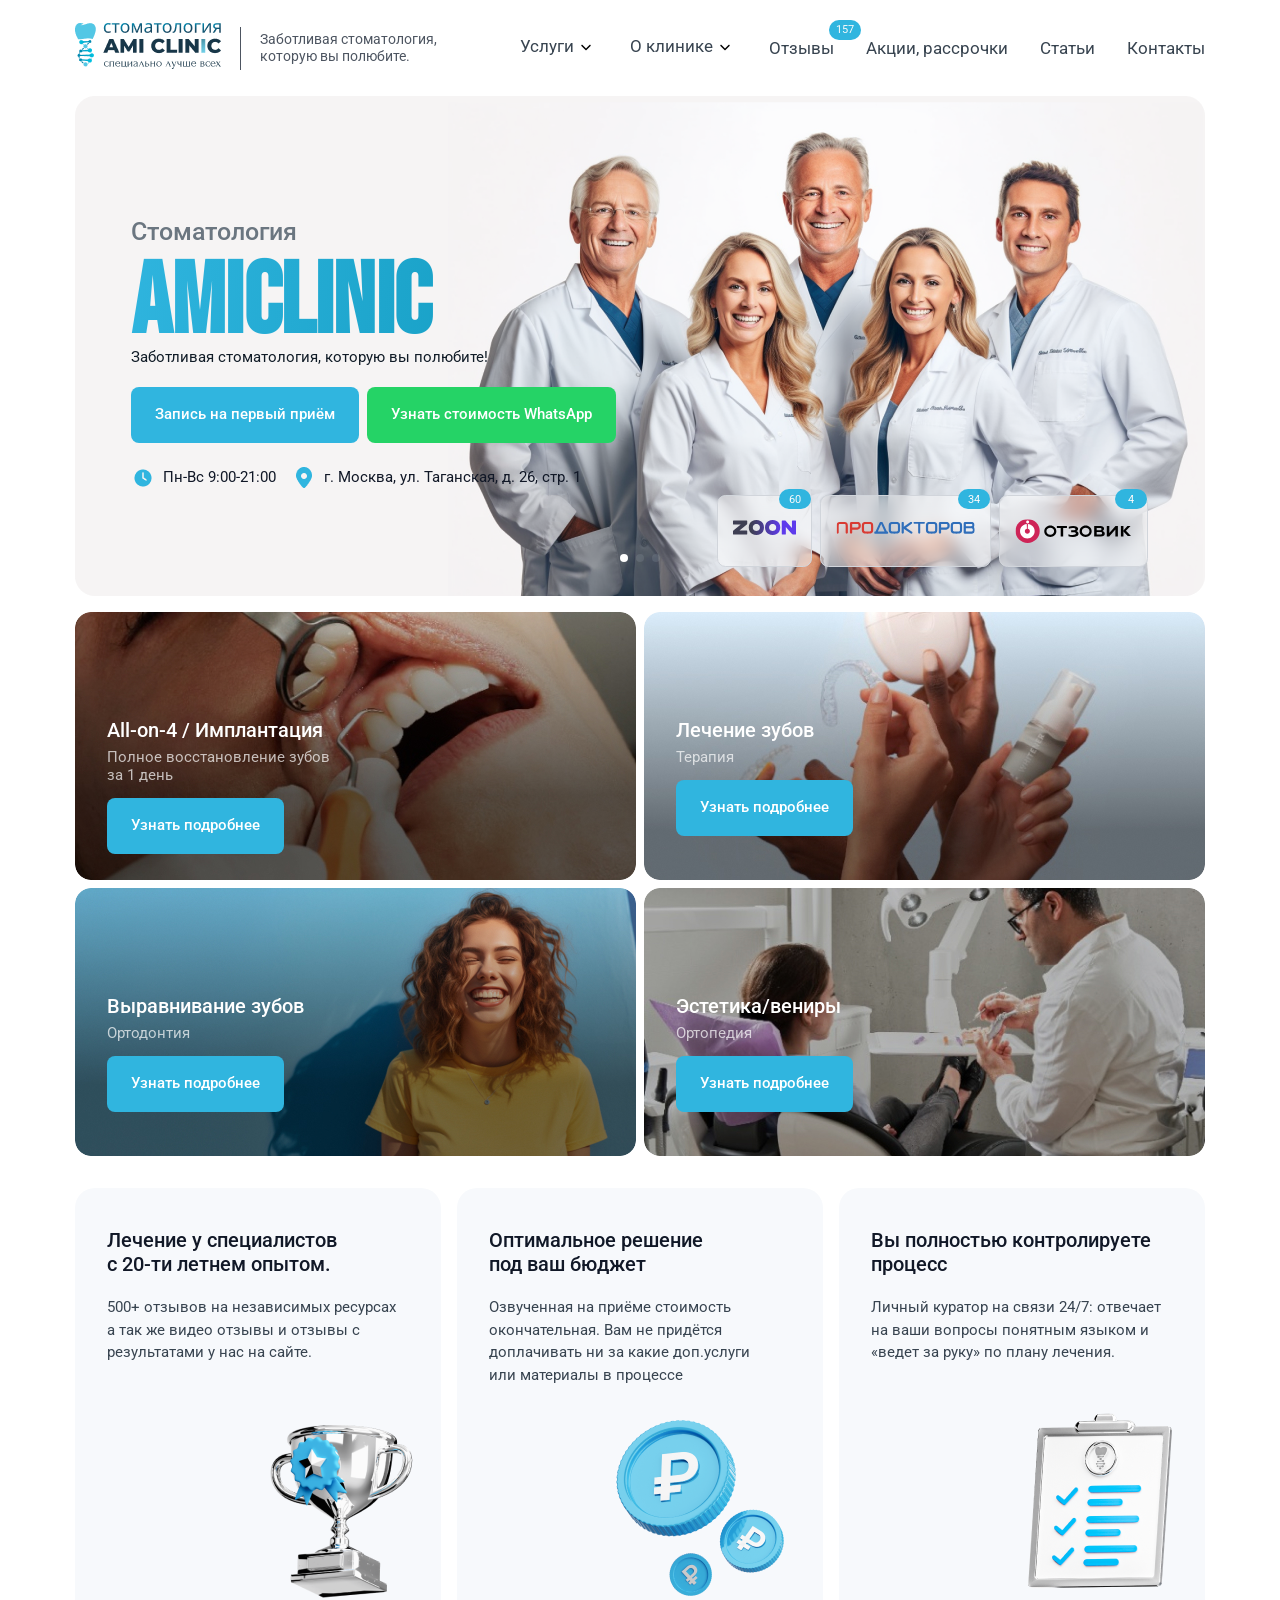
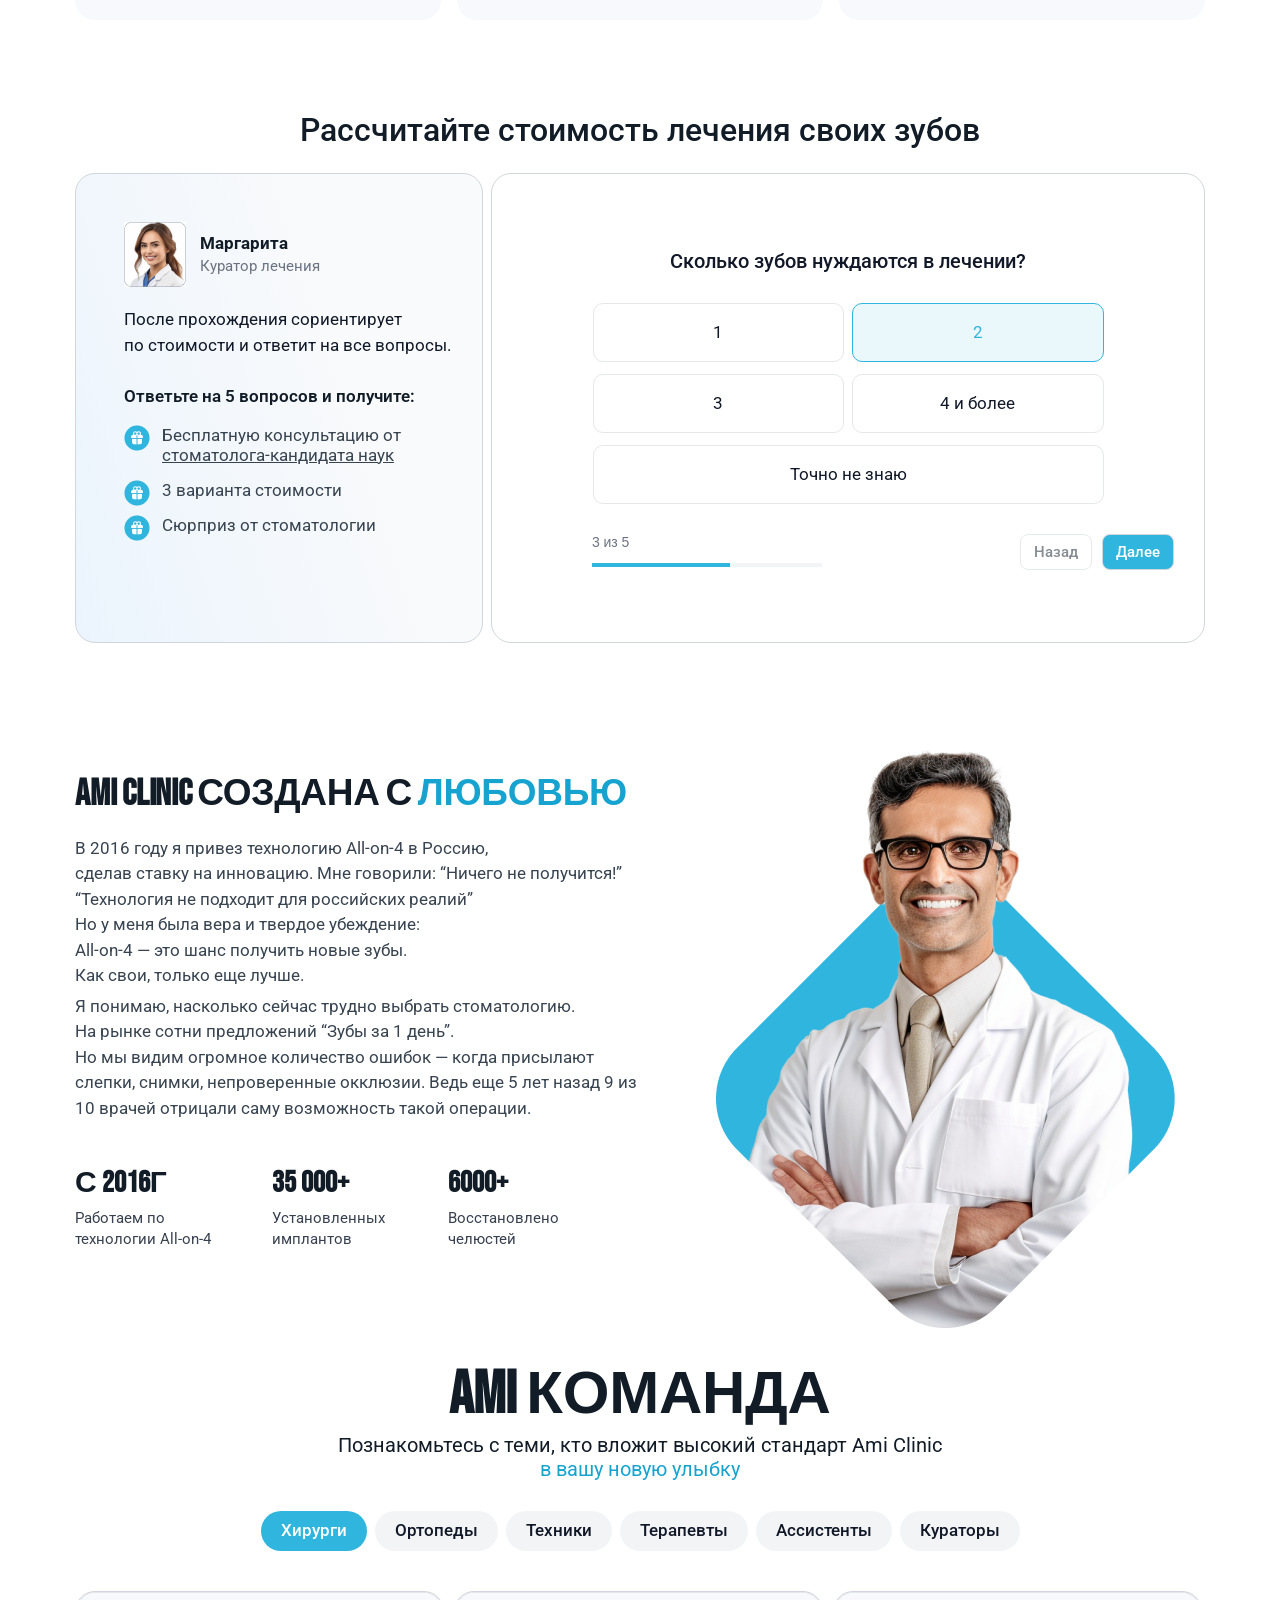
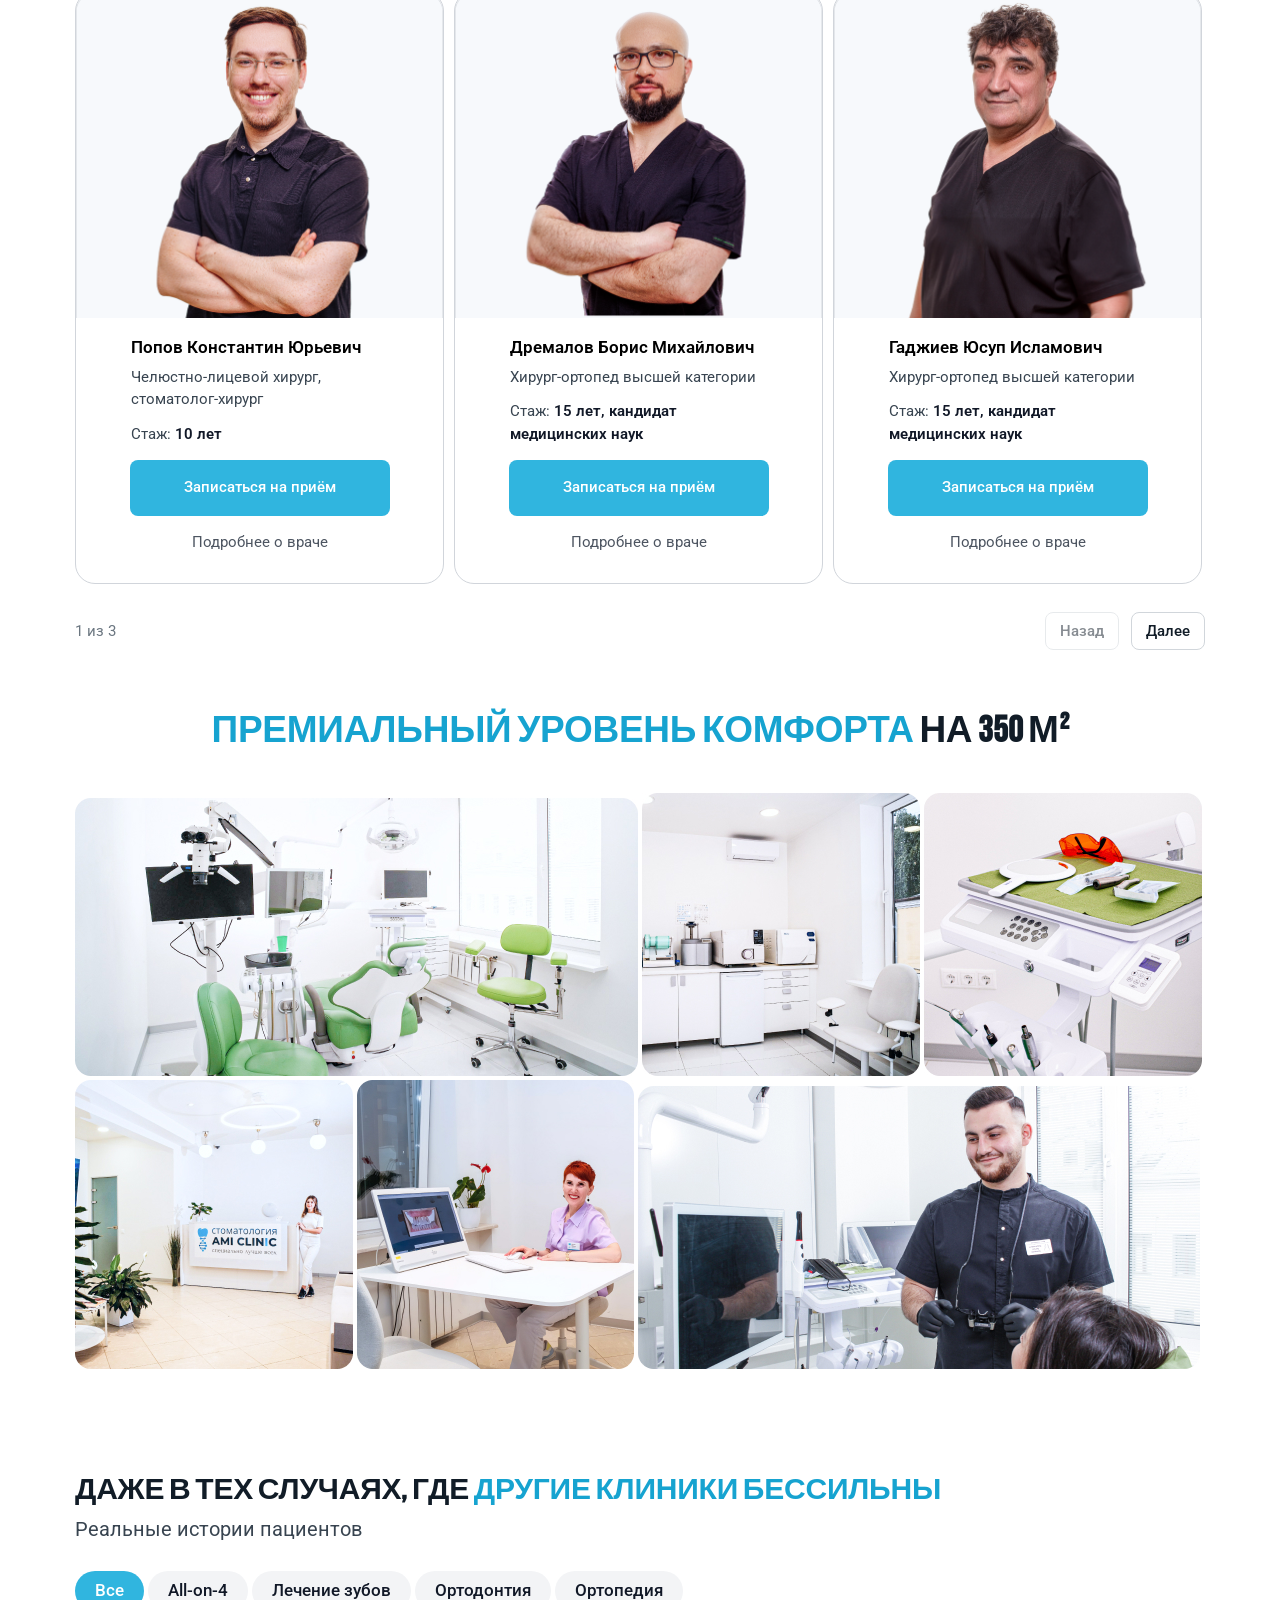
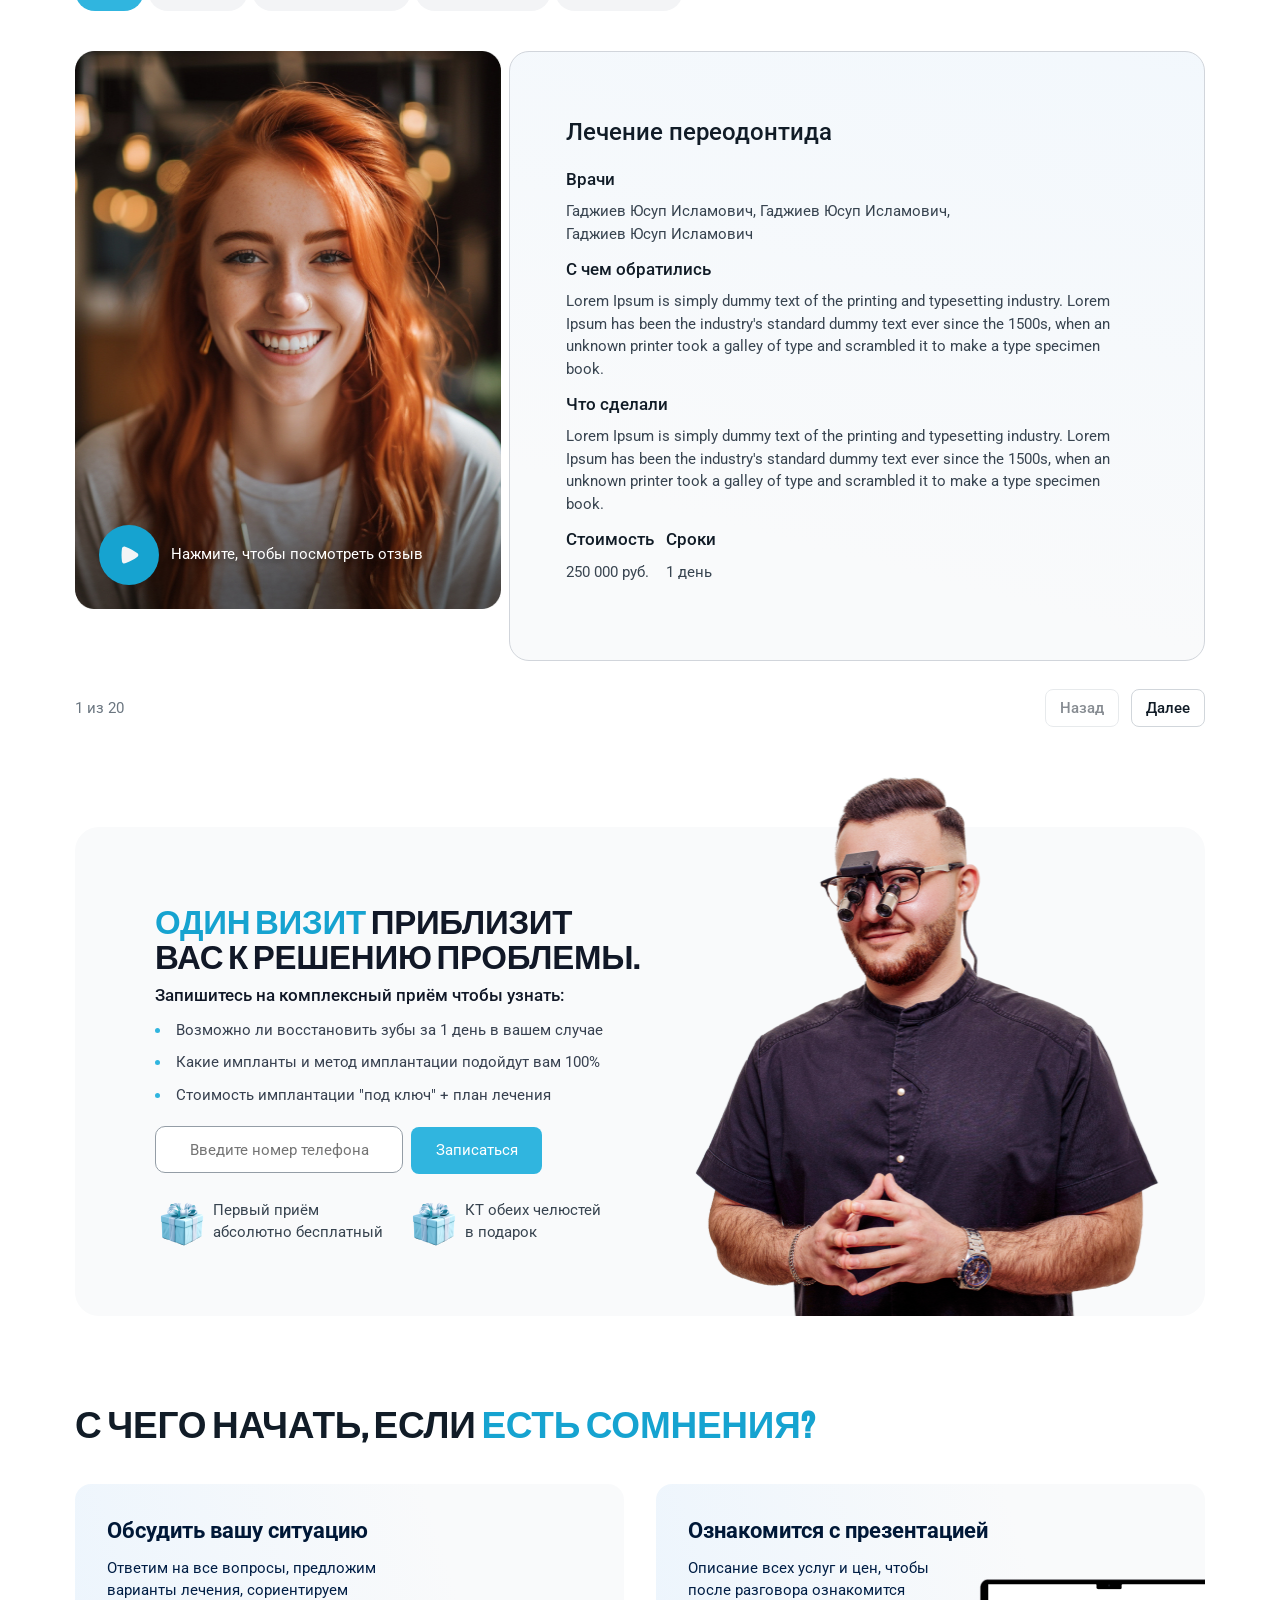
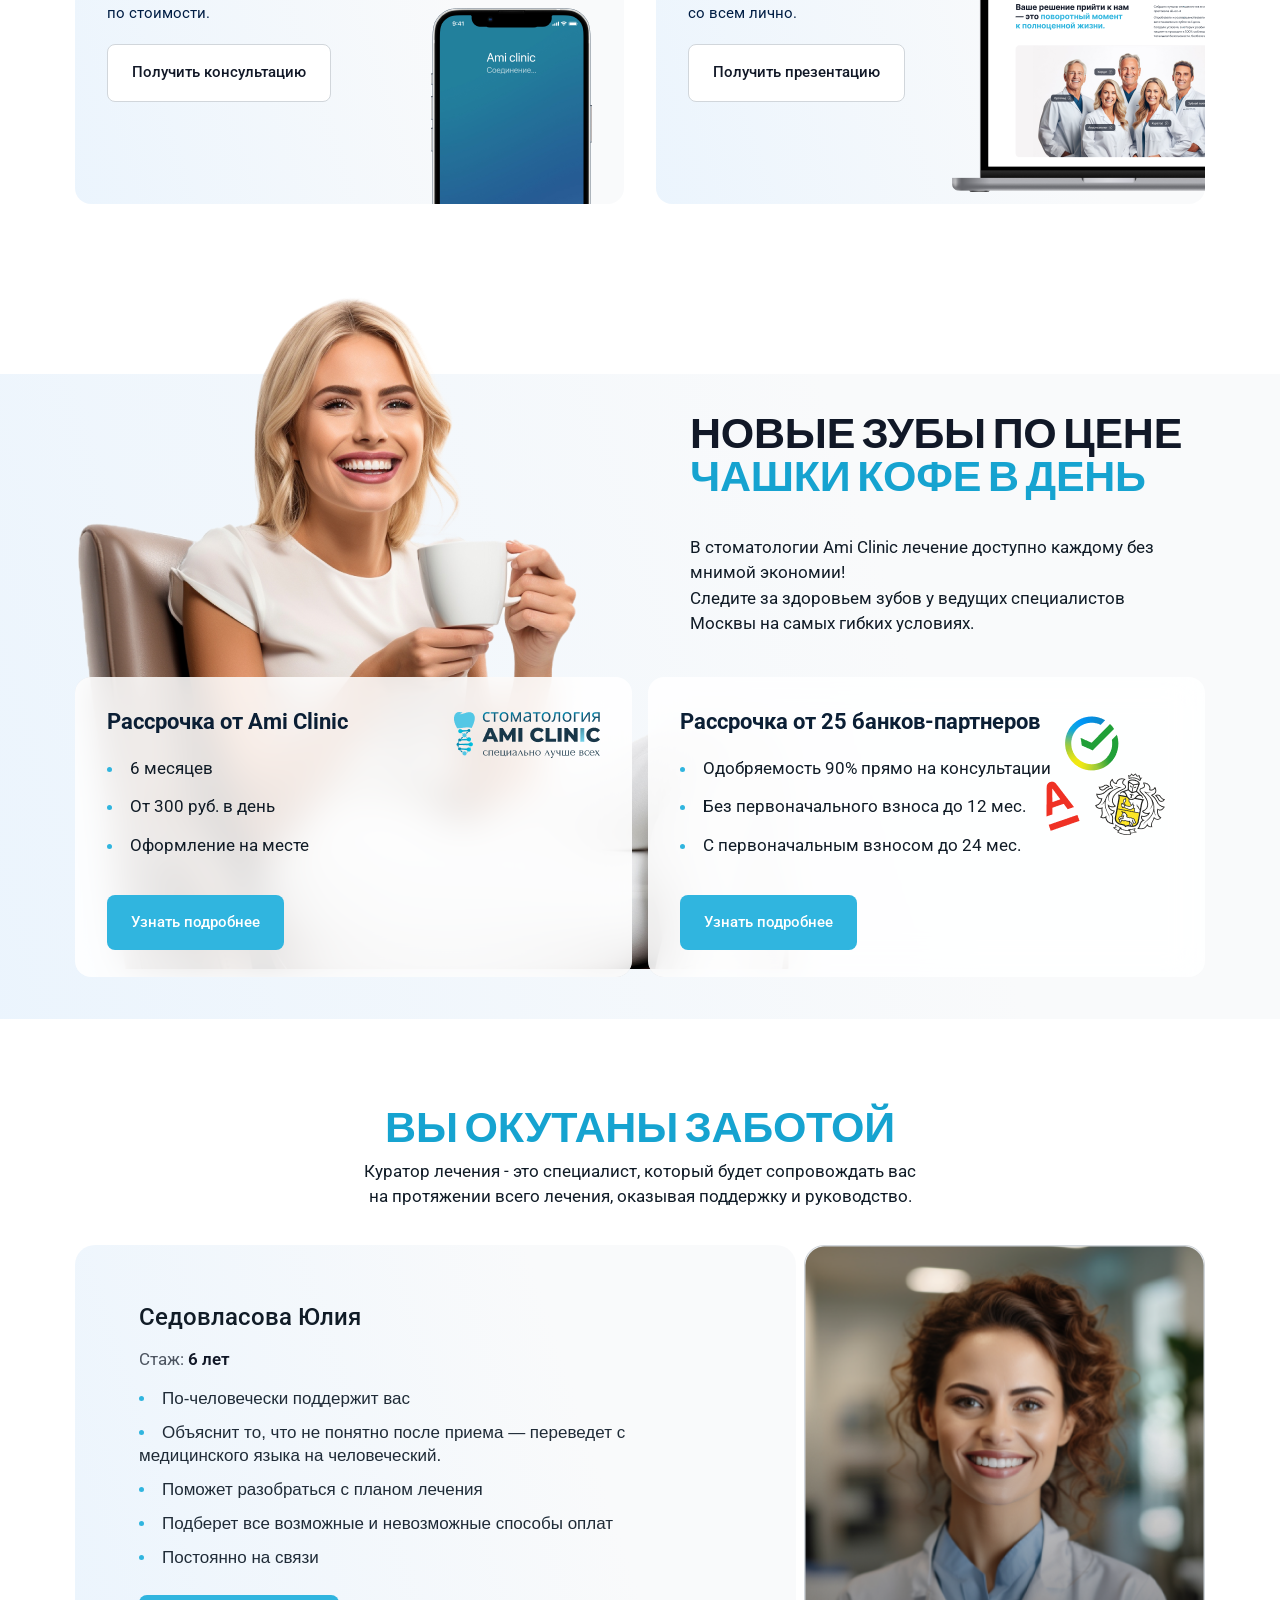
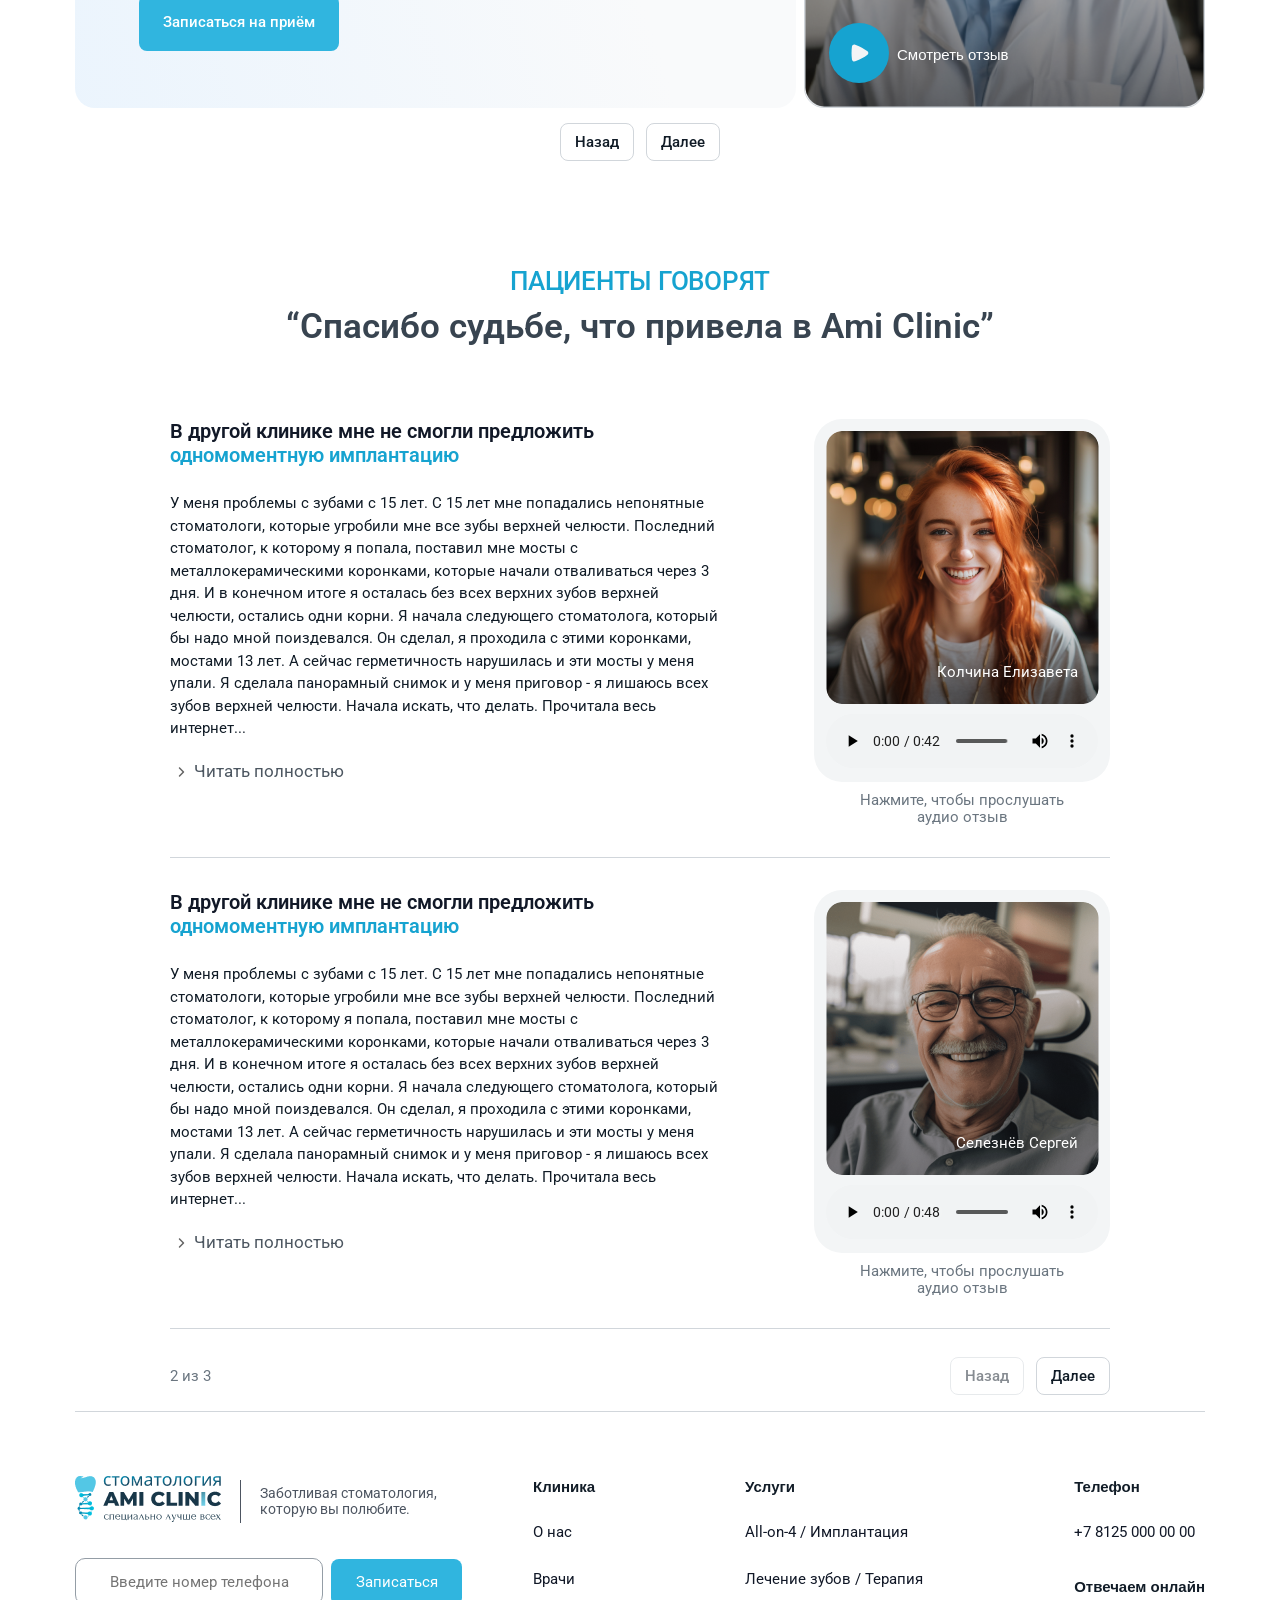
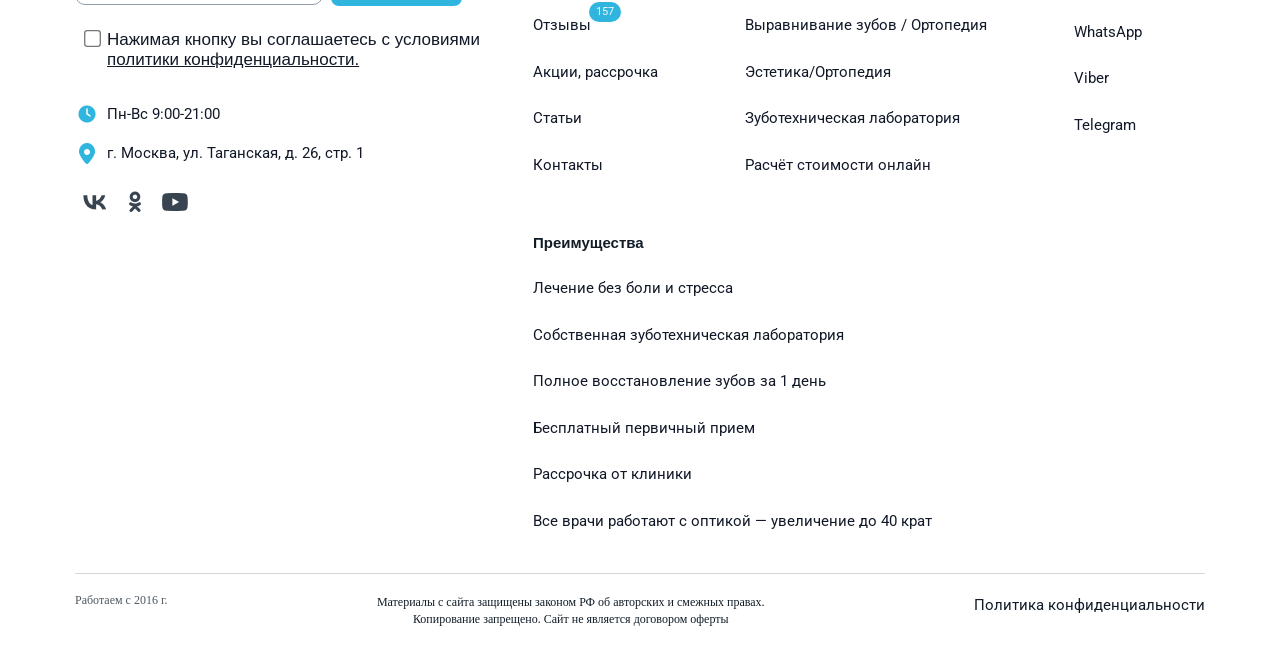
==== index.html @ 3295da40 ""аудио отзыв" закончил блок" ====
<!DOCTYPE html>
<html lang="ru">

<head>
  <meta charset="UTF-8">
  <meta name="viewport" content="width=device-width, initial-scale=1.0">
  <link rel="preconnect" href="https://fonts.googleapis.com">
  <link rel="preconnect" href="https://fonts.gstatic.com" crossorigin>
  <link
    href="https://fonts.googleapis.com/css2?family=Bebas+Neue&family=Roboto:wght@400;500;700&display=swap&Raleway:wght@500&display=swap&Inter:wght@600&display=swap"
    rel="stylesheet">
  <title>AMI CLINIC</title>
  <link rel="stylesheet" href="https://cdn.jsdelivr.net/npm/swiper@11/swiper-bundle.min.css" />
  <link rel="stylesheet" href="reset/normalize.css">
  <link rel="stylesheet" href="css/style.css">
  <link rel="icon" href="images/favicon-AMICLINIC.svg">
</head>

<body>
  <div class="wrapper">
    <header class="header">
      <div class="container">
        <div class="header__inner">
          <div class="inner--logo">
            <a class="logo" href="#">
              <img class="logo__img" src="images/Logotype.png" alt="#">
            </a>
            <div class="logo__line"></div>
            <div class="logo__content">
              <p class="logo__text">Заботливая стоматология, которую вы полюбите.</p>
            </div>
          </div>
          <nav class="header__menu">
            <ul class="header__menu--list">
              <li class="menu__list--item">
                <a class="menu__list--link" href="#">Услуги<span class="menu__list--link-arrow"><img class="arrow__img"
                      src="images/menu-arrow.svg" alt=""></span></a></a>
              </li>
              <li class="menu__list--item">
                <a class="menu__list--link" href="#">О клинике<span class="menu__list--link-arrow"><img
                      class="arrow__img" src="images/menu-arrow.svg" alt=""></span></a>
              </li>
              <li class="menu__list--item menu__list--link-ref">
                <a class="menu__list--link" href="#">Отзывы</a><span class="ref__btn header__ref--btn"><a
                    class="ref__btn--link" href="#">157</a></span>
              </li>
              <li class="menu__list--item">
                <a class="menu__list--link" href="#">Акции, рассрочки</a>
              </li>
              <li class="menu__list--item">
                <a class="menu__list--link" href="#">Статьи</a>
              </li>
              <li class="menu__list--item">
                <a class="menu__list--link" href="#">Контакты</a>
              </li>
            </ul>
          </nav>
        </div>
      </div>
    </header>

    <main class="main">

      <!-- верхний слайдер -->

      <div class="main__slider--top">
        <div class="container">
          <div class="slider__content">
            <div class="slider__content--title">
              <div class="slider__content--title-text">
                <p class="slider__text--top">Стоматология</p>
                <h1 class="slider__title">AMICLINIC</h1>
                <p class="slider__text--bottom">Заботливая стоматология, которую вы полюбите!</p>
              </div>
              <div class="slider__content--title-btn">
                <a class="buttons slider__record--btn" href="#">Запись на первый приём</a>
                <a class="buttons slider__price--btn" href="#">Узнать стоимость WhatsApp</a>
              </div>
              <div class="slider__content--title-address">
                <div class="form__worktime form__worktime--slider">
                  <img class="form__worktime--img" src="images/worktime.png" alt="график работы">
                  <p class="form__worktime--text">Пн-Вс 9:00-21:00</p>
                </div>
                <div class="form__address">
                  <a class="form__address__link" href="#">
                    <img class="form__address--img" src="images/Location.png" alt="адрес">
                    <p class="form__address--text">г. Москва, ул. Таганская, д. 26, стр. 1
                    </p>
                  </a>
                </div>
              </div>
            </div>
            <div class="slider__content--feedback">
              <ul class="slider__feedback">
                <li class="slider__feedback--list slider__feedback--list-ref">
                  <a class="slider__feedback--item" href="#">
                    <img src="images/zoon.svg" alt="zoon">
                  </a>
                  <span class="ref__btn slider__ref--btn"><a class="ref__btn--link" href="#">60</a></span>
                </li>
                <li class="slider__feedback--list slider__feedback--list-ref">
                  <a class="slider__feedback--item" href="#">
                    <img src="images/prodoctorov.svg" alt="продокторов">
                  </a>
                  <span class="ref__btn slider__ref--btn"><a class="ref__btn--link" href="#">34</a></span>
                </li>
                <li class="slider__feedback--list slider__feedback--list-ref">
                  <a class="slider__feedback--item" href="#">
                    <img src="images/otzovik.svg" alt="отзовик">
                  </a>
                  <span class="ref__btn slider__ref--btn"><a class="ref__btn--link" href="#">4</a></span>
                </li>
              </ul>
            </div>
          </div>

          <!-- сам слайдер -->

          <div class="slider__top">
            <div class="swiper">
              <div class="swiper-wrapper">
                <div class="swiper-slide" style="background-image: url(images/main-slider-top1.png);"></div>
                <div class="swiper-slide" style="background-image: url(images/main-slider-top2.png);"></div>
                <div class="swiper-slide" style="background-image: url(images/main-slider-top3.png);"></div>
              </div>
              <div class="swiper-pagination"></div>
            </div>
          </div>
        </div>
      </div>

      <!-- карточки -->

      <div class="main__card--rec">
        <div class="container">
          <div class="card__rec">
            <div class="card__rec--item" style="background-image: url(images/card-1.jpg);">
              <div class="card__rec--content">
                <h3 class="card__rec--title">All-on-4 / Имплантация</h3>
                <p class="card__rec--text">Полное восстановление зубов за 1 день</p>
                <a class="buttons card__rec--btn" href="#">Узнать подробнее</a>
              </div>
            </div>
            <div class="card__rec--item" style="background-image: url(images/card-2.jpg);">
              <div class="card__rec--content">
                <h3 class="card__rec--title">Лечение зубов</h3>
                <p class="card__rec--text">Терапия</p>
                <a class="buttons card__rec--btn" href="#">Узнать подробнее</a>
              </div>
            </div>
            <div class="card__rec--item" style="background-image: url(images/card-3.jpg);">
              <div class="card__rec--content">
                <h3 class="card__rec--title">Выравнивание зубов</h3>
                <p class="card__rec--text">Ортодонтия</p>
                <a class="buttons card__rec--btn" href="#">Узнать подробнее</a>
              </div>
            </div>
            <div class="card__rec--item" style="background-image: url(images/card-4.jpg);">
              <div class="card__rec--content">
                <h3 class="card__rec--title">Эстетика/вениры</h3>
                <p class="card__rec--text">Ортопедия</p>
                <a class="buttons card__rec--btn" href="#">Узнать подробнее</a>
              </div>
            </div>
          </div>
        </div>
      </div>

      <!-- Преимущества -->

      <div class="main__advantages">
        <div class="container">
          <div class="advantages">
            <div class="advantages__item">
              <p class="advantages__item--title">Лечение у специалистов <br>
                с 20-ти летнем опытом.</p>
              <p class="advantages__item--text">500+ отзывов на независимых ресурсах<br> а так же видео отзывы и отзывы
                с результатами у нас на сайте.</p>
              <img class="advantages__item--img" src="images/advantages-1.png" alt="кубок">
            </div>
            <div class="advantages__item">
              <p class="advantages__item--title">Оптимальное решение <br>
                под ваш бюджет</p>
              <p class="advantages__item--text">Озвученная на приёме стоимость окончательная. Вам не придётся
                доплачивать ни за какие доп.услуги <br> или материалы в процессе</p>
              <img class="advantages__item--img" src="images/advantages-2.png" alt="синий рубль">
            </div>
            <div class="advantages__item">
              <p class="advantages__item--title">Вы полностью контролируете процесс</p>
              <p class="advantages__item--text">Личный куратор на связи 24/7: отвечает на ваши вопросы понятным языком и
                «ведет за руку» по плану лечения.</p>
              <img class="advantages__item--img" src="images/advantages-3.png" alt="планшет для записей">
            </div>
          </div>
        </div>
      </div>

      <!-- расчет -->

      <div class="main__calculation">
        <div class="container">
          <div class="calculation">
            <h3 class="calculation__title">Рассчитайте стоимость лечения своих зубов</h3>
            <div class="calculation__content">
              <div class="calculation__card">
                <div class="calculation__card--curator">
                  <img class="card__curator--img" src="images/margarita.jpg" alt=" фото куратора лечения">
                  <p class="card__curator--name">Маргарита</p>
                  <p class="card__curator--text">Куратор лечения</p>
                </div>
                <p class="calculation__card--text">После прохождения сориентирует <br>
                  по стоимости и ответит на все вопросы.</p>
                <p class="calculation__card--title">Ответьте на 5 вопросов и получите:</p>
                <ul class="calculation__card--present">
                  <li class="calculation__card--item">
                    <img class="calculation__card--item-img" src="images/present.png" alt="значок подарка">Бесплатную
                    консультацию
                    от <u>стоматолога-кандидата наук</u>
                  </li>
                  <li class="calculation__card--item">
                    <img class="calculation__card--item-img" src="images/present.png" alt="значок подарка">3 варианта
                    стоимости
                  </li>
                  <li class="calculation__card--item">
                    <img class="calculation__card--item-img" src="images/present.png" alt="значок подарка">Сюрприз от
                    стоматологии
                  </li>
                </ul>
              </div>
              <div class="calculation__form">
                <h3 class="calculation__form--title">Сколько зубов нуждаются в лечении?</h3>
                <div class="calculation__form--opt">
                  <button class="calculation__form--opt-btn">1</button>
                  <button class="calculation__form--opt-btn calculation__form--opt-btn-active">2</button>
                  <button class="calculation__form--opt-btn">3</button>
                  <button class="calculation__form--opt-btn">4 и более</button>
                  <button class="calculation__form--opt-btn calculation__form--opt-btn-span2">Точно не знаю</button>
                </div>
                <div class="calculation__form--step">
                  <div class="step__progressbar">
                    <p class="step__progressbar--text">3 из 5</p>
                    <progress id="step__progressbar--line" class="step__progressbar--line" value="0"
                      max="100"></progress>
                  </div>
                  <div class="step__btn">
                    <button class="step__btn--back">Назад</button>
                    <button class="step__btn--next">Далее</button>
                  </div>
                </div>
              </div>
            </div>
          </div>
        </div>
      </div>

      <!-- шеф -->

      <div class="main__chief">
        <div class="container">
          <div class="main__chief--inner">
            <div class="chief__inner--content">
              <h2 class="chief__inner--content-title">Ami Clinic создана с
                <span class="text__blue">любовью</span>
              </h2>
              <p class="chief__inner--content-text">В 2016 году я привез технологию All-on-4 в Россию,<br>
                сделав ставку на инновацию. Мне говорили: “Ничего не получится!”
                “Технология не подходит для российских реалий”<br>
                Но у меня была вера и твердое убеждение:<br>
                All-on-4 — это шанс получить новые зубы.<br>
                Как свои, только еще лучше.</p>
              <p class="chief__inner--content-text">Я понимаю, насколько сейчас трудно выбрать стоматологию.<br>
                На рынке сотни предложений “Зубы за 1 день”.<br>
                Но мы видим огромное количество ошибок — когда присылают слепки, снимки, непроверенные окклюзии. Ведь
                еще 5 лет назад 9
                из 10 врачей отрицали саму возможность такой операции.</p>
              <div class="chief__inner--content-info">
                <div class="chief__info--item">
                  <h5 class="chief__info--title">с 2016г</h5>
                  <p class="chief__info--text">Работаем по технологии All-on-4</p>
                </div>
                <div class="chief__info--item">
                  <h5 class="chief__info--title">35 000+</h5>
                  <p class="chief__info--text">Установленных имплантов</p>
                </div>
                <div class="chief__info--item">
                  <h5 class="chief__info--title">6000+</h5>
                  <p class="chief__info--text">Восстановлено челюстей</p>
                </div>
              </div>
            </div>
            <img class="chief__inner--img" src="images/chief.png" alt="главврач">
          </div>
        </div>
      </div>

      <!-- врачи -->

      <div class="main__doctors">
        <div class="container">
          <div class="main__doctors--inner">
            <h2 class="doctors__title">Ami Команда</h2>
            <p class="doctors__text">Познакомьтесь с теми, кто вложит высокий стандарт Ami Clinic<br>
              <span class="text__blue">в вашу новую улыбку</span>
            </p>
            <div class="doctors__tabs">
              <button class="tabs__btn tabs__btn--active doctors__tabs--btn doctors__tabs--btn-active">Хирурги</button>
              <button class="doctors__tabs--btn">Ортопеды</button>
              <button class="doctors__tabs--btn">Техники</button>
              <button class="doctors__tabs--btn">Терапевты</button>
              <button class="doctors__tabs--btn">Ассистенты</button>
              <button class="doctors__tabs--btn">Кураторы</button>
            </div>
            <div class="doctors__cards">
              <div class="doctor__card">
                <img class="doctor__card--img" src="images/popov.png" alt="фото врача">
                <div class="doctor__card--info">
                  <p class="doctor__card--name">Попов Константин Юрьевич</p>
                  <p class="doctor__card--post">Челюстно-лицевой хирург, стоматолог-хирург</p>
                  <p class="doctor__card--exp">Стаж: <span class="bold__text">10 лет</span></p>
                </div>
                <a class="buttons doctor__card--link-btn" href="#">Записаться на приём</a>
                <a class="doctor__card--link" href="#">Подробнее о враче</a>
              </div>
              <div class="doctor__card">
                <img class="doctor__card--img" src="images/dremalov.png" alt="фото врача">
                <div class="doctor__card--info">
                  <p class="doctor__card--name">Дремалов Борис Михайлович</p>
                  <p class="doctor__card--post">Хирург-ортопед высшей категории</p>
                  <p class="doctor__card--exp">Стаж: <span class="bold__text">15 лет, кандидат медицинских наук</span>
                  </p>
                </div>
                <a class="buttons doctor__card--link-btn" href="#">Записаться на приём</a>
                <a class="doctor__card--link" href="#">Подробнее о враче</a>
              </div>
              <div class="doctor__card">
                <img class="doctor__card--img" src="images/gadjiev.png" alt="фото врача">
                <div class="doctor__card--info">
                  <p class="doctor__card--name">Гаджиев Юсуп Исламович</p>
                  <p class="doctor__card--post">Хирург-ортопед высшей категории</p>
                  <p class="doctor__card--exp">Стаж: <span class="bold__text">15 лет, кандидат медицинских наук</span>
                  </p>
                </div>
                <a class="buttons doctor__card--link-btn" href="#">Записаться на приём</a>
                <a class="doctor__card--link" href="#">Подробнее о враче</a>
              </div>
            </div>
            <div class="pages">
              <p class="pages__number">1 из 3</p>
              <div class="pages__btn">
                <button class="pages__btn--back">Назад</button>
                <button class="pages__btn--next">Далее</button>
              </div>
            </div>
          </div>
        </div>
      </div>

      <!-- фотки -->

      <div class="main__picture">
        <div class="container">
          <div class="main__picture--inner">
            <h2 class="main__picture--title">
              <span class="text__blue">Премиальный уровень комфорта</span> на 350 м²
            </h2>
            <div class="main__picture--album">
              <img class="main__picture--img" src="images/picture-1.jpg" alt="фото помещений клиники">
              <img class="main__picture--img" src="images/picture-2.jpg" alt="фото помещений клиники">
              <img class="main__picture--img" src="images/picture-3.jpg" alt="фото помещений клиники">
              <img class="main__picture--img" src="images/picture-4.jpg" alt="фото помещений клиники">
              <img class="main__picture--img" src="images/picture-5.jpg" alt="фото помещений клиники">
              <img class="main__picture--img" src="images/picture-6.jpg" alt="фото помещений клиники">
            </div>
          </div>
        </div>
      </div>

      <!-- отзывы, истории -->

      <div class="main__stories">
        <div class="container">
          <div class="main__stories--inner">
            <h2 class="main__stories--title">Даже в тех случаях, где
              <span class="text__blue">другие клиники бессильны</span>
            </h2>
            <p class="main__stories--text">Реальные истории пациентов</p>
            <div class="main__stories--tabs">
              <button class="tabs__btn tabs__btn--active">Все</button>
              <button class="tabs__btn">All-on-4</button>
              <button class="tabs__btn">Лечение зубов</button>
              <button class="tabs__btn">Ортодонтия</button>
              <button class="tabs__btn">Ортопедия</button>
            </div>
            <div class="main__stories--content">
              <div class="stories__content--img" style="background-image: url(images/foto-pacient.jpg);">
                <a class="circle__blue--btn stories__img--btn" href="#">
                  <img class="stories__img--btn-img" src="images/Play.svg" alt="play">
                </a>
                <p class="stories__img--text">Нажмите, чтобы посмотреть отзыв</p>
              </div>
              <div class="stories__content--text">
                <h6 class="stories__text--title">Лечение переодонтида</h6>
                <ul class="stories__text--list">
                  <li class="stories__text--list-title">
                    Врачи
                  </li>
                  <li class="stories__text--list-text">
                    Гаджиев Юсуп Исламович, Гаджиев Юсуп Исламович,<br>
                    Гаджиев Юсуп Исламович
                  </li>
                  <li class="stories__text--list-title">
                    C чем обратились
                  </li>
                  <li class="stories__text--list-text">
                    Lorem Ipsum is simply dummy text of the printing and typesetting industry. Lorem Ipsum has been the
                    industry's standard
                    dummy text ever since the 1500s, when an unknown printer took a galley of type and scrambled it to
                    make a type specimen
                    book.
                  </li>
                  <li class="stories__text--list-title">
                    Что сделали
                  </li>
                  <li class="stories__text--list-text">
                    Lorem Ipsum is simply dummy text of the printing and typesetting industry. Lorem Ipsum has been the
                    industry's standard
                    dummy text ever since the 1500s, when an unknown printer took a galley of type and scrambled it to
                    make a type specimen
                    book.
                  </li>
                  <li>
                    <ul class="stories__text--list-item">
                      <li>
                        <ul>
                          <li class="stories__text--list-title">
                            Стоимость
                          </li>
                          <li class="stories__text--list-text">
                            250 000 руб.
                          </li>
                        </ul>
                      </li>
                      <li>
                        <ul>
                          <li class="stories__text--list-title">
                            Сроки
                          </li>
                          <li class="stories__text--list-text">
                            1 день
                          </li>
                        </ul>
                      </li>
                    </ul>
                  </li>
                </ul>
              </div>
            </div>
            <div class="pages">
              <p class="pages__number">1 из 20</p>
              <div class="pages__btn">
                <button class="pages__btn--back">Назад</button>
                <button class="pages__btn--next">Далее</button>
              </div>
            </div>
          </div>
        </div>
      </div>

      <!-- запись -->

      <div class="main__record">
        <div class="container">
          <div class="main__record--inner">
            <div class="record__inner--content">
              <h2 class="record__content--title">
                <span class="text__blue">Один визит</span> приблизит<br> вас к решению проблемы.
              </h2>
              <p class="record__content--subtitle">Запишитесь на комплексный приём чтобы узнать:</p>
              <ul class="record__content--list ul__marker--blue">
                <li class="record__content--item">Возможно ли восстановить зубы за 1 день в вашем случае</li>
                <li class="record__content--item">Какие импланты и метод имплантации подойдут вам 100%</li>
                <li class="record__content--item">Стоимость имплантации "под ключ" + план лечения</li>
              </ul>
              <form class="form__record record__content--form" action="">
                <div class="form__record--item">
                  <input class="form__record--number" type="tel" name="phone" placeholder="Введите номер телефона">
                  <button class="form__record--btn">Записаться</button>
                </div>
              </form>
              <div class="record__content--present">
                <div class="record__content--present-1">
                  <img class="record__present--img" src="images/gift.png" alt="подарок">
                  <p class="record__present--text">Первый приём<br>
                    абсолютно бесплатный</p>
                </div>
                <div class="record__content--present-1">
                  <img class="record__present--img" src="images/gift.png" alt="подарок">
                  <p class="record__present--text">КТ обеих челюстей<br>
                    в подарок</p>
                </div>
              </div>
            </div>
            <img class="record__inner--img" src="images/vrach-v-ochkah.png" alt="фото врача в очках">
          </div>
        </div>
      </div>

      <!-- сомнения -->

      <div class="main__dubt">
        <div class="container">
          <div class="main__dubt--inner">
            <h2 class="dubt__inner--title">С чего начать, если
              <span class="text__blue">есть сомнения?</span>
            </h2>
            <div class="dubt__inner--cards">
              <div class="dubt__card">
                <div class="dubt__card--content">
                  <h6 class="dubt__card--content-title">Обсудить вашу ситуацию</h6>
                  <p class="dubt__card--content-text">Ответим на все вопросы, предложим
                    варианты лечения, сориентируем<br>
                    по стоимости.</p>
                  <a class="buttons dubt__card--content-btn" href="#">Получить консультацию</a>
                </div>
                <img class="dubt__card--img" src="images/iPhone.png" alt="айфон">
              </div>
              <div class="dubt__card">
                <div class="dubt__card--content">
                  <h6 class="dubt__card--content-title">Ознакомится с презентацией</h6>
                  <p class="dubt__card--content-text">Описание всех услуг и цен, чтобы после разговора ознакомится<br>
                    со всем лично.</p>
                  <a class="buttons dubt__card--content-btn" href="#">Получить презентацию</a>
                </div>
                <img class="dubt__card--img dubt__card--img-mac" src="images/Macbook.png" alt="макбук">
              </div>
            </div>
          </div>
        </div>
      </div>

      <!-- рассрочка -->

      <div class="main__instalment">
        <div class="container">
          <div class="instalment__inner">
            <img class="instalment__inner--img" src="images/woman-1.png" alt="">
            <div class="instalment__content--text">
              <h2 class="instalment__inner--title">Новые зубы по цене
                <span class="text__blue">чашки кофе в день</span>
              </h2>
              <p class="instalment__inner--text">В стоматологии Ami Clinic лечение доступно каждому
                без мнимой экономии!<br>
                Следите за здоровьем зубов у ведущих специалистов Москвы на самых гибких условиях.</p>
            </div>
            <div class="instalment__inner--cards">
              <div class="instalment__card">
                <h6 class="instalment__card--title">Рассрочка от Ami Clinic</h6>
                <ul class="instalment__card--list ul__marker--blue">
                  <li class="instalment__card--item">6 месяцев</li>
                  <li class="instalment__card--item">От 300 руб. в день</li>
                  <li class="instalment__card--item">Оформление на месте</li>
                </ul>
                <a class="instalment__card--buttons buttons" href="#">Узнать подробнее</a>
                <img class="instalment__card--logo" src="images/Logotype.png" alt="логотип клиники">
              </div>
              <div class="instalment__card">
                <h6 class="instalment__card--title">Рассрочка от 25 банков-партнеров</h6>
                <ul class="instalment__card--list ul__marker--blue">
                  <li class="instalment__card--item">Одобряемость 90% прямо на консультации</li>
                  <li class="instalment__card--item">Без первоначального взноса до 12 мес.</li>
                  <li class="instalment__card--item">С первоначальным взносом до 24 мес.</li>
                </ul>
                <a class="instalment__card--buttons buttons" href="#">Узнать подробнее</a>
                <img class="instalment__card--logo" src="images/banki-logo.png" alt="логотипы банков">
              </div>
            </div>
          </div>
        </div>
      </div>

      <!-- хелпер = куратор -->

      <div class="main__helper">
        <div class="container">
          <div class="main__helper--inner">
            <h2 class="helper__inner--title text__blue">Вы окутаны заботой</h2>
            <p class="helper__inner--text">Куратор лечения - это специалист, который будет сопровождать вас<br> на
              протяжении всего лечения, оказывая поддержку и
              руководство.</p>
            <div class="helper__inner--content">
              <div class="helper__content--text">
                <h6 class="helper__text--name">Седовласова Юлия</h6>
                <p class="helper__text--exp">Стаж:
                  <span class="bold__text">6 лет</span>
                </p>
                <ul class="helper__text--list ul__marker--blue">
                  <li class="helper__text--item">По-человечески поддержит вас</li>
                  <li class="helper__text--item">Объяснит то, что не понятно после приема — переведет с медицинского
                    языка на человеческий.</li>
                  <li class="helper__text--item">Поможет разобраться с планом лечения</li>
                  <li class="helper__text--item">Подберет все возможные и невозможные способы оплат</li>
                  <li class="helper__text--item">Постоянно на связи</li>
                </ul>
                <a class="buttons helper__text--btn" href="">Записаться на приём</a>
              </div>
              <div class="helper__content--img" style="background-image: url(images/helper-1.png);">
                <a class="circle__blue--btn helper__img--btn" href="#">
                  <img class="helper__img--btn-img" src="images/Play.svg" alt="play">
                </a>
                <p class="helper__img--text">Смотреть отзыв</p>
              </div>
            </div>
            <div class="pages__btn helper__pages--btn">
              <button class="pages__btn--back helper__pages--btn-back">Назад</button>
              <button class="pages__btn--next helper__pages--btn-next">Далее</button>
            </div>
          </div>
        </div>
      </div>

      <!-- аудио отзыв  -->

      <div class="main__audioreview">
        <div class="container">
          <div class="audioreview__inner">
            <h2 class="audioreview__inner--title">
              <span class="text__blue">Пациенты говорят</span>
            </h2>
            <p class="audioreview__inner--text">
              “Спасибо судьбе, что привела в Ami Clinic”
            </p>
            <div class="audioreview__inner--cards">
              <div class="audioreview__card">
                <div class="audioreview__card--text">
                  <h6 class="audioreview__card--text-title">
                    В другой клинике мне не смогли предложить
                    <span class="text__blue">одномоментную имплантацию</span>
                  </h6>
                  <p class="audioreview__card--text-text">
                    У меня проблемы с зубами с 15 лет. С 15 лет мне попадались непонятные стоматологи, которые угробили
                    мне все зубы верхней
                    челюсти. Последний стоматолог, к которому я попала, поставил мне мосты с металлокерамическими
                    коронками, которые начали
                    отваливаться через 3 дня. И в конечном итоге я осталась без всех верхних зубов верхней челюсти,
                    остались одни корни. Я
                    начала следующего стоматолога, который бы надо мной поиздевался. Он сделал, я проходила с этими
                    коронками, мостами 13
                    лет. А сейчас герметичность нарушилась и эти мосты у меня упали. Я сделала панорамный снимок и у
                    меня приговор - я
                    лишаюсь всех зубов верхней челюсти. Начала искать, что делать. Прочитала весь интернет...
                  </p>
                  <button class="audioreview__card--text-btn">
                    <img class="audioreview__card--text-img" src="images/menu-arrow.svg" alt="">
                    Читать полностью
                  </button>
                </div>
                <div class="audioreview__card--audio">
                  <div class="audioreview__card--audio-img">
                    <img class="audioreview__card--audio-img-img" src="images/audioreview-1.png" alt="">
                    <p class="audioreview__card--audio-img-text">Колчина Елизавета</p>
                    <audio id="audioPlayer" controls src="audio/audio-W.mp3"></audio>
                  </div>
                  <button id="audioButton" class="audioreview__card--audio-play">Нажмите, чтобы прослушать
                    аудио отзыв
                  </button>
                </div>
              </div>
              <div class="audioreview__card">
                <div class="audioreview__card--text">
                  <h6 class="audioreview__card--text-title">
                    В другой клинике мне не смогли предложить
                    <span class="text__blue">одномоментную имплантацию</span>
                  </h6>
                  <p class="audioreview__card--text-text">
                    У меня проблемы с зубами с 15 лет. С 15 лет мне попадались непонятные стоматологи, которые угробили
                    мне все зубы верхней
                    челюсти. Последний стоматолог, к которому я попала, поставил мне мосты с металлокерамическими
                    коронками, которые начали
                    отваливаться через 3 дня. И в конечном итоге я осталась без всех верхних зубов верхней челюсти,
                    остались одни корни. Я
                    начала следующего стоматолога, который бы надо мной поиздевался. Он сделал, я проходила с этими
                    коронками, мостами 13
                    лет. А сейчас герметичность нарушилась и эти мосты у меня упали. Я сделала панорамный снимок и у
                    меня приговор - я
                    лишаюсь всех зубов верхней челюсти. Начала искать, что делать. Прочитала весь интернет...
                  </p>
                  <button class="audioreview__card--text-btn">
                    <img class="audioreview__card--text-img" src="images/menu-arrow.svg" alt="">
                    Читать полностью
                  </button>
                </div>
                <div class="audioreview__card--audio">
                  <div class="audioreview__card--audio-img">
                    <img class="audioreview__card--audio-img-img" src="images/audioreview-2.png" alt="">
                    <p class="audioreview__card--audio-img-text">Селезнёв Сергей</p>
                    <audio id="audioPlayer" controls src="audio/audio-M.mp3"></audio>
                  </div>
                  <button id="audioButton" class="audioreview__card--audio-play">Нажмите, чтобы прослушать
                    аудио отзыв
                  </button>
                </div>
              </div>
              <div class="pages">
                <p class="pages__number">2 из 3</p>
                <div class="pages__btn">
                  <button class="pages__btn--back">Назад</button>
                  <button class="pages__btn--next">Далее</button>
                </div>
              </div>
            </div>
          </div>
        </div>
      </div>



    </main>

    <footer class="footer">
      <div class="container">
        <div class="footer__inner">
          <div class="footer__inner--form">
            <div class="inner--logo">
              <a class="logo" href="#">
                <img class="logo__img" src="images/Logotype.png" alt="#">
              </a>
              <div class="logo__line"></div>
              <div class="logo__content">
                <p class="logo__text">Заботливая стоматология, которую вы полюбите.</p>
              </div>
            </div>
            <form class="form__record" action="">
              <div class="form__record--item">
                <input class="form__record--number" type="tel" name="phone" placeholder="Введите номер телефона">
                <button class="form__record--btn">Записаться</button>
              </div>
              <label class="form__record--checkbox">
                <input type="checkbox" name="agree">
                <p>Нажимая кнопку вы соглашаетесь с
                  условиями <u>политики конфиденциальности.</u></p>
              </label>
            </form>
            <div class="form__worktime form__worktime--footer">
              <img class="form__worktime--img" src="images/worktime.png" alt="график работы">
              <p class="form__worktime--text">Пн-Вс 9:00-21:00</p>
            </div>
            <div class="form__address form__address--address">
              <a class="form__address__link" href="#">
                <img class="form__address--img" src="images/Location.png" alt="адрес">
                <p class="form__address--text">г. Москва, ул. Таганская, д. 26, стр. 1
                </p>
              </a>
            </div>
            <ul class="form__social">
              <li class="social__item">
                <a class="social__item--link" href="#">
                  <img src="images/VK.png" alt="вк">
                </a>
              </li>
              <li class="social__item">
                <a class="social__item--link" href="#">
                  <img src="images/Ok.png" alt="ок">
                </a>
              </li>
              <li class="social__item">
                <a class="social__item--link" href="#">
                  <img src="images/YouTube.png" alt="ютуб">
                </a>
              </li>
            </ul>
          </div>
          <nav class="footer__inner--menu">

            <!-- клиника -->

            <ul class="footer__menu--list">
              <li class="footer__menu--item">
                <h4 class="footer__menu--title">Клиника</h4>
              </li>
              <li class="footer__menu--item">
                <a class="footer__menu--link" href="#">О нас</a>
              </li>
              <li class="footer__menu--item">
                <a class="footer__menu--link" href="#">Врачи</a>
              </li>
              <li class="footer__menu--item footer__menu--link-ref">
                <a class="footer__menu--link" href="#">Отзывы</a><span class="ref__btn footer__ref--btn"><a
                    class="ref__btn--link" href="#">157</a></span>
              </li>
              <li class="footer__menu--item">
                <a class="footer__menu--link" href="#">Акции, рассрочка</a>
              </li>
              <li class="footer__menu--item">
                <a class="footer__menu--link" href="#">Статьи</a>
              </li>
              <li class="footer__menu--item">
                <a class="footer__menu--link" href="#">Контакты</a>
              </li>
            </ul>

            <!-- услуги -->

            <ul class="footer__menu--list">
              <li class="footer__menu--item">
                <h4 class="footer__menu--title">Услуги</h4>
              </li>
              <li class="footer__menu--item">
                <a class="footer__menu--link" href="#">All-on-4 / Имплантация</a>
              </li>
              <li class="footer__menu--item">
                <a class="footer__menu--link" href="#">Лечение зубов / Терапия</a>
              </li>
              <li class="footer__menu--item">
                <a class="footer__menu--link" href="#">Выравнивание зубов / Ортопедия</a>
              </li>
              <li class="footer__menu--item">
                <a class="footer__menu--link" href="#">Эстетика/Ортопедия</a>
              </li>
              <li class="footer__menu--item">
                <a class="footer__menu--link" href="#">Зуботехническая лаборатория</a>
              </li>
              <li class="footer__menu--item">
                <a class="footer__menu--link" href="#">Расчёт стоимости онлайн</a>
              </li>
            </ul>

            <!-- телефон -->

            <ul class="footer__menu--list">
              <li class="footer__menu--item">
                <h4 class="footer__menu--title">Телефон</h4>
              </li>
              <li class="footer__menu--item footer__phone">
                <a class="footer__menu--link" href="tel:+781250000000">+7 8125 000 00 00</a>
              </li>
              <li class="footer__menu--item">
                <h4 class="footer__menu--title">Отвечаем онлайн</h4>
              </li>
              <li class="footer__menu--item">
                <a class="footer__menu--link" href="#">WhatsApp</a>
              </li>
              <li class="footer__menu--item">
                <a class="footer__menu--link" href="#">Viber</a>
              </li>
              <li class="footer__menu--item">
                <a class="footer__menu--link" href="#">Telegram</a>
              </li>
            </ul>

            <!-- Преимущества -->

            <ul class="footer__menu--list footer__menu--list-bottom">
              <li class="footer__menu--item">
                <h4 class="footer__menu--title">Преимущества</h4>
              </li>
              <li class="footer__menu--item">
                <a class="footer__menu--link" href="#">Лечение без боли и стресса</a>
              </li>
              <li class="footer__menu--item">
                <a class="footer__menu--link" href="#">Собственная зуботехническая лаборатория</a>
              </li>
              <li class="footer__menu--item">
                <a class="footer__menu--link" href="#">Полное восстановление зубов за 1 день</a>
              </li>
              <li class="footer__menu--item">
                <a class="footer__menu--link" href="#">Бесплатный первичный прием</a>
              </li>
              <li class="footer__menu--item">
                <a class="footer__menu--link" href="#">Рассрочка от клиники</a>
              </li>
              <li class="footer__menu--item">
                <a class="footer__menu--link" href="#">Все врачи работают с оптикой — увеличение до 40 крат</a>
              </li>
            </ul>
          </nav>
        </div>

        <div class="footer__inner--text">
          <p class="footer__text--left">
            Работаем с 2016 г.
          </p>
          <p class="footer__text--center">
            Материалы с сайта защищены законом РФ об авторских и смежных правах. Копирование запрещено. Сайт не является
            договором
            оферты
          </p>
          <p class="footer__text--right">
            Политика конфиденциальности
          </p>
        </div>
      </div>
    </footer>



  </div>
  <script src="https://cdn.jsdelivr.net/npm/swiper@11/swiper-bundle.min.js"></script>
  <script src="js/main.js"></script>


</body>

</html>
---- css/style.css ----
/* .arrow__img{
  transform: rotate(180deg);
} */

html {
  box-sizing: border-box;
}

*,
*::after,
*::before {
  box-sizing: inherit;
  margin: 0;
  padding: 0;
}

html,
body {
  height: 100%;
  color: #384450;
  font-family: 'Roboto', sans-serif;
  /* font-family: 'Bebas Neue', sans-serif; */
  /* font-family: 'Raleway', sans-serif; */
  /* font-family: 'Inter', sans-serif; */
  font-size: 17px;
  font-style: normal;
  font-weight: 400;
  line-height: normal;
}

ul {
  list-style: none;
}

a {
  text-decoration: none;
  color: inherit;
}

h1 {
  font-family: 'Bebas Neue', sans-serif;
  font-size: 100px;
  font-style: normal;
  font-weight: 700;
  line-height: 100%;
  letter-spacing: -0.5px;
  margin: 0;
  background: linear-gradient(100deg, #30B5DF -2.64%, #0692B5 124.58%);
  background-clip: text;
  -webkit-background-clip: text;
  -webkit-text-fill-color: transparent;
  margin-top: -8px;
  margin-bottom: -17px;
}

h2 {
  text-transform: uppercase;
  color: #111C27;
  font-family: 'Bebas Neue', sans-serif;
  font-size: 37px;
  font-style: normal;
  font-weight: 600;
  line-height: 115%;
  letter-spacing: -0.25px;
}

h3 {
  color: #FFF;
  font-size: 20px;
  font-weight: 500;
}

h4 {
  color: #111C27;
  font-family: 'Inter', sans-serif;
  font-size: 15px;
  font-style: normal;
  font-weight: 600;
  line-height: 140%;
}

h5 {
  color: #111C27;
  font-family: 'Bebas Neue', sans-serif;
  font-size: 30px;
  font-style: normal;
  font-weight: 700;
  line-height: 115%;
  text-transform: uppercase;
}

h6 {
  color: #111C27;
  font-size: 24px;
  font-style: normal;
  font-weight: 500;
  line-height: 32px;
}

.wrapper {
  min-height: 100%;
  display: flex;
  flex-direction: column;
}

.container {
  max-width: 1160px;
  padding-right: 15px;
  padding-left: 15px;
  margin: 0 auto;
}

.header {
  background: rgba(255, 255, 255, 0.90);
  backdrop-filter: blur(23.5px);
}

.header__inner {
  height: 96px;
  display: flex;
  justify-content: space-between;
  align-items: center;
}

.inner--logo {
  width: 393px;
  display: flex;
  justify-content: space-between;
  align-items: center;
}

.logo__line {
  width: 0.5px;
  height: 43px;
  background: #4D5561;
}

.logo__content {
  color: #4D5561;
  max-width: 208px;
  font-size: 14px;
  line-height: 120%;
}

.header__menu--list {
  display: flex;
  justify-content: space-between;
  align-items: center;
  gap: 32px;
}

.arrow__img {
  float: right;
}

.menu__list--link-ref {
  display: flex;
  position: relative;
}

.ref__btn {
  display: flex;
  align-items: center;
  justify-content: center;
  width: 32px;
  height: 20px;
  position: absolute;
  background: #30B5DF;
  border-radius: 24px;
  font-size: 11px;
  color: #fafafa;
}

.header__ref--btn {
  right: -26.5px;
  top: -18.5px;
}


.main {
  flex-grow: 1;
}

.slider__content {
  display: flex;
  position: absolute;
  z-index: 5;
}

.slider__content--title {
  height: 500px;
  padding-top: 120px;
  padding-left: 56px;
}

.slider__content--title-text {
  display: flex;
  flex-direction: column;
  gap: 12px;
}

.slider__text--top {
  color: #6B7680;
  font-size: 25px;
  font-weight: 500;
  line-height: 130%;
}

.slider__text--bottom {
  color: #111C27;
  font-size: 15px;
  line-height: 130%;
}

.slider__content--title-btn {
  padding-top: 20px;
  display: flex;
  gap: 8px;
}

.buttons,
.slider__record--btn,
.slider__price--btn {
  padding: 18px 24px;
  border-radius: 8px;
  background: #30B5DF;
  color: #FFF;
  font-size: 15px;
  font-weight: 500;
  line-height: 130%;
}

.slider__price--btn {
  background: #25D366;
}

.slider__content--title-address {
  display: inline-flex;
  gap: 16px;
  padding-top: 23px;
}

.slider__feedback {
  display: flex;
  gap: 8px;
  margin-top: 399px;
  margin-left: 101px;
}

.slider__feedback--list {
  padding: 23px 15px 18px;
  border-radius: 8.604px;
  border: 0.358px solid #D1D5DB;
  background: rgba(255, 255, 255, 0.50);
  backdrop-filter: blur(8.5px);

}

.slider__feedback--list-ref {
  position: relative;
}

.slider__ref--btn {
  right: 0;
  top: -7px;
}

.swiper-slide {
  height: 500px;
}

.swiper-pagination-bullets.swiper-pagination-horizontal {
  top: 450px;
}

.swiper-pagination-bullet {
  background: #9CA3AF;
}

.swiper-pagination-bullet-active {
  background: #FFF;
}

/* карточки */
.card__rec {
  width: 100%;
  height: 544px;
  margin-top: 16px;
  display: grid;
  grid: auto-flow / 1fr 1fr;
  gap: 8px;
}

.card__rec--item {
  width: 100%;
  height: 268px;
  border-radius: 16px;
  display: flex;
  flex-direction: column;
}

.card__rec--content {
  width: 232px;
  margin-top: 106px;
  margin-left: 32px;
}

.card__rec--text {
  margin-top: 6px;
  color: #FFF;
  font-size: 15px;
  opacity: 0.7;
}

.card__rec--btn {
  margin-top: 14px;
  display: inline-block;
}

/* Преимущества */

.advantages {
  display: flex;
  gap: 16px;
  margin-top: 32px;
}

.advantages__item {
  width: 366px;
  height: 432px;
  display: flex;
  flex-direction: column;
  padding: 40px 32px;
  border-radius: 20px;
  background: #F7F9FC;
  position: relative;
}

.advantages__item--title {
  color: #111827;
  font-size: 20px;
  font-weight: 500;
  line-height: 120%;
}

.advantages__item--text {
  padding-top: 20px;
  font-size: 15px;
  line-height: 150%;
}

.advantages__item--img {
  position: absolute;
  bottom: 0;
  right: 15px;
}

/* расчет */

.calculation {
  width: 100%;
  height: 533px;
  margin-top: 90px;
}

.calculation__title {
  font-size: 32px;
  line-height: 125%;
  text-align: center;
  color: #111C27;
}

.calculation__content {
  margin-top: 23px;
  height: 470px;
  display: flex;
  gap: 8px;
}

.calculation__card {
  width: 408px;
  height: 100%;
  padding-top: 48px;
  padding-left: 48px;
  border-radius: 20px;
  border: 0.5px solid #D1D6DB;
  background: linear-gradient(72deg, #DEEFFF -65.52%, #F9FAFB 69.16%);
  flex-shrink: 0;
}

.calculation__card--curator {
  display: flow-root;
}

.card__curator--img {
  float: left;
  padding-right: 14px;
}

.card__curator--name {
  padding-top: 10px;
  color: #111C27;
  font-weight: 700;
  line-height: 140%;
}

.card__curator--text {
  color: #6B7280;
  font-size: 15px;
  line-height: 140%;
}

.calculation__card--text {
  padding-top: 20px;
  color: #111827;
  line-height: 150%;
}

.calculation__card--title {
  padding-top: 26px;
  color: #111C27;
  font-weight: 600;
  line-height: 150%;
}

.calculation__card--item {
  padding-top: 15px;
}

.calculation__card--item-img {
  float: left;
  padding-right: 12px;
}

.calculation__form {
  border-radius: 20px;
  border: 0.5px solid #D1D6DB;
  background: #FFF;
  width: 100%;
}

.calculation__form--title {
  color: #111827;
  line-height: 120%;
  text-align: center;
  padding-top: 75px;
}

.calculation__form--opt {
  width: 511px;
  margin: 30px auto;
  display: grid;
  grid-template-columns: repeat(2, 1fr);
  /* Отступы между рядами */
  row-gap: 12px;
  /* Отступы между колонками */
  column-gap: 8px;
}

.calculation__form--opt-btn-span2 {
  grid-column: span 2;
}

.calculation__form--opt-btn {
  height: 59px;
  padding: 0 32px;
  border-radius: 10px;
  border: 1px solid #E5E7EB;
  background: #FFF;
  color: #111827;
  font-size: 17px;
  font-style: normal;
  font-weight: 400;
  line-height: 150%;
}

.calculation__form--opt-btn-active {
  border: 1px solid #30B5DF;
  background: rgba(48, 181, 223, 0.10);
  color: #30B5DF;
}

.calculation__form--step {
  width: 582px;
  margin-left: 100px;
  display: flex;
  justify-content: space-between;
}

.step__progressbar--text {
  color: #6B7280;
  font-family: 'Inter', sans-serif;
  font-size: 14px;
  line-height: 120%;
  letter-spacing: -0.07px;
}

.step__progressbar--line {
  width: 230px;
  height: 4px;
  background-color: #fff;
}

progress::-webkit-progress-bar {
  background: #F3F4F6;
}

progress::-webkit-progress-value {
  background: #30B5DF;
}

progress::-moz-progress-bar {
  background: #30B5DF;
}

.step__btn--back,
.step__btn--next {
  width: 72px;
  height: 36px;
  border-radius: 8px;
  color: #111C27;
  font-size: 15px;
  border: 0.5px solid #D1D6DB;
  opacity: 0.5;
  background: #FFF;
  font-style: normal;
  font-weight: 500;
  line-height: 20px;
}

.step__btn--next {
  margin-left: 6px;
  opacity: 1;
  background: #30B5DF;
  color: #FFF;
}

/* шеф */

.main__chief--inner {
  display: flex;
  justify-content: space-between;
  margin-top: 130px;
}

.chief__inner--content {
  width: 563px;
}

.chief__inner--content-title {
  padding-bottom: 20px;
}

.text__blue {
  color: #16A3D0;
}

.chief__inner--content-text {
  padding-bottom: 5px;
  line-height: 150%;
}

.chief__inner--content-info {
  margin-top: 40px;
  margin-right: 70px;
  display: flex;
  gap: 47px;
}

.chief__info--text {
  padding-top: 7px;
  color: #384150;
  font-size: 15px;
  line-height: 140%;
}

.chief__inner--img {
  margin-top: -70px;
}

/* врачи */

.doctors__title {
  text-align: center;
  font-size: 60px;
  line-height: 125%;
}

.doctors__text {
  text-align: center;
  color: #111C27;
  font-size: 20px;
  line-height: 120%;
}

.doctors__tabs {
  display: flex;
  justify-content: center;
  gap: 8px;
  margin-top: 30px;
  margin-bottom: 40px;
}

.tabs__btn,
.doctors__tabs--btn,
.doctors__tabs--btn-active {
  padding: 8px 20px;
  border-radius: 60px;
  font-size: 17px;
  font-weight: 500;
  line-height: 141%;
  border: none;
  background: #F3F4F6;
  color: #111827;
}

.tabs__btn--active,
.doctors__tabs--btn-active {
  background: #30B5DF;
  color: #FFF;
}

.doctors__cards {
  display: flex;
  gap: 10px;
}

.doctor__card {
  width: 369px;
  display: flex;
  flex-direction: column;
  border-radius: 20px;
  border: 0.5px solid #D1D5DB;
}

.doctor__card--info {
  width: 260px;
  margin-left: 55px;
}

.doctor__card--name {
  color: #000;
  font-weight: 600;
  line-height: 150%;
  padding-top: 17px;
  padding-bottom: 5px;
}

.doctor__card--post {
  color: #384450;
  font-size: 15px;
  line-height: 150%;
}

.doctor__card--exp {
  padding-top: 12px;
  color: #384450;
  font-size: 15px;
  line-height: 150%;
}

.bold__text {
  color: #111827;
  font-weight: 600;
}

.doctor__card--link-btn {
  width: 260px;
  display: inline-block;
  text-align: center;
  margin: 15px auto;
}

.doctor__card--link {
  text-align: center;
  color: #4D5561;
  font-size: 15px;
  line-height: 150%;
  padding-bottom: 30px;
}

.pages {
  display: flex;
  justify-content: space-between;
  align-items: center;
  margin-top: 28px;
  margin-bottom: 16px;
}

.pages__number {
  color: #6B7680;
  font-size: 15px;
  line-height: 20px;

}

.pages__btn {
  display: flex;
  gap: 12px;
}

.pages__btn--back,
.pages__btn--next {
  padding: 8px 14px;
  border-radius: 8px;
  border: 0.5px solid #D1D6DB;
  opacity: 0.5;
  background: #FFF;
  color: #111C27;
  font-size: 15px;
  font-weight: 500;
  line-height: 20px;

}

.pages__btn--next {
  opacity: 1;
}

/* фотки */

.main__picture--inner {
  margin-top: 60px;
}

.main__picture--title {
  text-align: center;
  margin-bottom: 40px;
}

/* отзывы, истории */

.main__stories--inner {
  margin-top: 100px;
}

.main__stories--title {
  font-size: 30px;
  letter-spacing: -0.21px;
}

.main__stories--text {
  padding-top: 10px;
  font-size: 20px;
  line-height: 120%;
}

.main__stories--tabs {
  margin: 30px 0 40px;
}

.main__stories--content {
  display: flex;
  gap: 8px;
}

.stories__content--img {
  width: 100%;
  height: 558px;
  padding: 24px;
  display: flex;
  align-items: flex-end;
  background-repeat: no-repeat;
  background-size: 100% 100%;
}

.stories__img--btn,
.circle__blue--btn {
  float: left;
  width: 60px;
  height: 60px;
  display: flex;
  justify-content: center;
  align-items: center;
  border-radius: 43px;
  background: #16A3D0;
}

.stories__img--text {
  color: #FFF;
  text-shadow: 0px 4px 4px rgba(0, 0, 0, 0.25);
  font-size: 15px;
  line-height: 150%;
  padding-left: 12px;
  padding-bottom: 20px;
}

.stories__content--text {
  padding: 64px 48px 64px 56px;
  border-radius: 20px;
  border: 0.5px solid #D1D5DB;
  background: linear-gradient(195deg, #EAF5FF -102.64%, #F9FAFB 75.97%);
}

.stories__text--list {
  display: flex;
  flex-direction: column;
  padding-top: 20px;
}

.stories__text--list-title {
  font-weight: 500;
  line-height: 130%;
  color: #111C27;
}

.stories__text--list-text {
  padding-top: 10px;
  padding-bottom: 13px;
  padding-right: 17px;
  font-size: 15px;
  font-weight: 400;
  line-height: 150%;
}

.stories__text--list-item {
  display: flex;
}

/* запись */

.main__record--inner {
  height: 489px;
  margin-top: 100px;
  display: flex;
  justify-content: space-between;
  border-radius: 24px;
  background: #F9FAFB;
  position: relative;
}

.record__inner--content {
  width: 492px;
  margin-top: 80px;
  margin-left: 80px;
}

.record__content--title {
  color: #111827;
  font-size: 33px;
  line-height: 105%;
}

.record__content--subtitle {
  color: #111827;
  padding-top: 7px;
  font-weight: 500;
  line-height: 150%;
}

.ul__marker--blue {
  list-style-type: disc;
  list-style-position: inside;

}

.ul__marker--blue ::marker {
  color: #30B5DF;
}

.record__content--list {
  color: #384150;
  font-size: 15px;
  line-height: 150%;
}

.record__content--item {
  padding-top: 10px;
}

.record__inner--content .record__content--form {
  padding-top: 20px;
  padding-bottom: 20px;
}

.record__content--present {
  display: flex;
  gap: 24px;
}

.record__content--present-1 {
  display: flex;
  align-items: center;
  gap: 4px;

}

.record__present--text {
  font-size: 15px;
  line-height: 150%;
}

.record__inner--img {
  width: 550px;
  height: 594px;
  position: absolute;
  bottom: 0;
  right: 0;
}

/* сомнения */

.main__dubt--inner {
  margin-top: 90px;
}

.dubt__inner--cards {
  display: flex;
  gap: 32px;
  margin-top: 35px;
}

.dubt__card {
  width: 100%;
  height: 320px;
  padding: 0 32px;
  border-radius: 16px;
  background: linear-gradient(72deg, #DEEFFF -65.52%, #F9FAFB 69.16%);
  position: relative;
}

.dubt__card--content {
  width: 307px;
  margin-top: 31px;
}

.dubt__card--content-text {
  width: 270px;
  padding-top: 10px;
  color: #001E45;
  font-size: 15px;
  line-height: 150%;
}

.dubt__card--content-title {
  color: #001837;
  font-size: 22px;
  font-weight: 700;
}

.dubt__card--content-btn {
  display: inline-block;
  margin-top: 20px;
  border: 0.5px solid #D1D6DB;
  background: #FFF;
  color: #111827;
}

.dubt__card--img {
  right: 32px;
  position: absolute;
  bottom: 0;
}

.dubt__card--img-mac {
  right: 0;
  bottom: 12px;
}

/* рассрочка */

.main__instalment {
  height: 645px;
  margin-top: 170px;
  background: linear-gradient(72deg, #DEEFFF -65.52%, #F9FAFB 69.16%);
}

.instalment__inner {
  height: 645px;
  position: relative;
  z-index: 2;
}

.instalment__inner--img {
  position: absolute;
  z-index: -1;
  bottom: 50px;
  left: -29px;
}

.instalment__content--text {
  width: 500px;
  margin: 0 15px 0 auto;
  padding-top: 40px;
}

.instalment__inner--title {
  font-size: 43px;
  font-weight: 700;
  line-height: 100%;
  color: #111827;
}

.instalment__inner--text {
  padding-top: 35px;
  line-height: 150%;
  color: #111C27;
}

.instalment__inner--cards {
  margin-top: 40px;
  display: flex;
  gap: 16px;
}

.instalment__card {
  padding: 32px;
  width: 557px;
  height: 300px;
  border-radius: 16px;
  background: rgba(255, 255, 255, 0.86);
  backdrop-filter: blur(18px);
}

.instalment__card--title {
  color: #0B1F35;
  font-size: 22px;
  font-weight: 700;
  line-height: 26px;
}

.instalment__card--list {
  padding-top: 24px;
  display: flex;
  flex-direction: column;
  gap: 20px;
}

.instalment__card--item {
  color: #111C27;
  line-height: 110%;

}

.instalment__card--buttons {
  margin-top: 40px;
  display: inline-block;
}

.instalment__card--logo {
  position: absolute;
  top: 35px;
  right: 32px;
}

/* хелпер=куратор */

.main__helper--inner {
  height: 666px;
  margin-top: 90px;
}

.helper__inner--content {
  margin-top: 35px;
  height: 463px;
  display: flex;
  gap: 8px;
}

.helper__inner--title {
  font-size: 43px;
  line-height: 93%;
  text-align: center;
}

.helper__inner--text {
  padding-top: 10px;
  line-height: 150%;
  text-align: center;
  color: #111C27;
}

.helper__content--text {
  width: 721px;
  padding: 56px 64px 36px 64px;
  border-radius: 20px;
  background: linear-gradient(72deg, #DEEFFF -65.52%, #F9FAFB 69.16%);
}

.helper__text--exp {
  padding-top: 15px;
  padding-bottom: 7px;
  line-height: 130%;
  color: #4D5561;
}

.helper__text--item {
  padding-top: 10px;
  font-family: 'Inter', sans-serif;
  line-height: 140%;
  color: #1F2B37;
}

.helper__text--btn {
  display: inline-block;
  margin-top: 26px;
}

.helper__content--img {
  width: 401px;
  padding: 24px;
  display: flex;
  align-items: flex-end;
  background-repeat: no-repeat;
  background-size: 100% 100%;
  border-radius: 20px;
  border: 0.5px solid #D1D6DB;
}

.helper__img--text {
  padding-bottom: 20px;
  padding-left: 8px;
  color: #FFF;
  font-family: 'Inter', sans-serif;
  font-size: 15px;
  font-weight: 500;
}

.helper__pages--btn {
  margin-top: 15px;
  justify-content: center;
}

.helper__pages--btn-back {
  opacity: 1;
}

/* аудио отзыв */

.audioreview__inner {
  margin-top: 90px;
}

.audioreview__inner--title {
  text-align: center;
  font-family: 'Roboto', sans-serif;
  font-size: 26px;
  font-weight: 500;
  line-height: 125%;
}

.audioreview__inner--text {
  padding-top: 10px;
  text-align: center;
  font-size: 35px;
  font-weight: 600;
  line-height: 115%;
}

.audioreview__inner--cards {
  margin: 40px auto 0 auto;
  max-width: 940px;

}

.audioreview__card {
  display: flex;
  justify-content: space-between;
  gap: 10px;
  padding: 32px 0;
  border-bottom: 1px solid #D1D6DB;
}

.audioreview__card--text-title {
  width: 540px;
  color: #111827;
  font-size: 20px;
  font-weight: 600;
  line-height: 120%;
}

.audioreview__card--text-text {
  width: 555px;
  padding-top: 25px;
  color: #111C27;
  font-size: 15px;
  line-height: 150%;
}

.audioreview__card--text-btn {
  margin-top: 20px;
  display: flex;
  background: transparent;
  border: none;
  cursor: pointer;
  color: #4D5761;
  line-height: 141%;
}

.audioreview__card--text-img {
  transform: rotateZ(270deg);
  opacity: 0.6;
}

.audioreview__card--audio {
  width: 296px;
}

.audioreview__card--audio-img {
  height: 363px;
  padding: 12px;
  border-radius: 28px;
  background: #F3F5F6;
}

.audioreview__card--audio-img-img {
  position: absolute;
  border-radius: 16px;
}

.audioreview__card--audio-img-text {
  position: relative;
  z-index: 5;
  padding-top: 230px;
  padding-right: 20px;
  text-align: right;
  font-size: 15px;
  line-height: 150%;
  color: #FFF;

}

audio {
  width: 272px;
  margin-top: 30px;
}

.audioreview__card--audio-play {
  display: block;
  margin: 10px auto 0 auto;
  width: 204px;
  background: transparent;
  border: none;
  cursor: pointer;
  color: #6B7680;
  font-size: 15px;
  line-height: 110%;
}



/* футер */

.footer__inner {
  display: grid;
  grid-template-columns: auto auto;
  padding-top: 64px;
  border-top: 0.5px solid #D1D6DB;
}

.footer__inner--form {
  display: inline-flex;
  flex-direction: column;
  align-items: flex-start;
}

.inner--logo {
  width: 393px;
  display: flex;
  justify-content: space-between;
  align-items: center;
}

.form__record {
  max-width: 441px;
  padding-top: 32px;
}

.form__record--number {
  margin-right: 4px;
  width: 248px;
  height: 47px;
  text-align: center;
  color: #949DA6;
  font-size: 15px;
  border-radius: 10px;
  border: 0.5px solid #949DA6;
}

.form__record--btn {
  width: 131px;
  height: 47px;
  border: none;
  border-radius: 8px;
  background: #30B5DF;
  color: #FFF;
  font-size: 15px;
}

.form__record--checkbox {
  display: flex;
  align-items: flex-start;
  gap: 8px;
  padding-top: 24px;
  padding-left: 11px;
  font-family: 'Raleway', sans-serif;
  color: #111827;
  cursor: pointer;
}

input[type=checkbox] {
  transform: scale(1.3);
  margin-top: 2px;
  cursor: pointer;
}

.form__worktime {
  display: flex;
  align-items: center;
  font-size: 15px;
  line-height: 150%;
  color: #111827;
}

.form__worktime--img {
  padding-right: 8px;
}

.form__worktime--footer {
  padding-top: 32px;
}

.form__address {
  font-size: 15px;
  line-height: 150%;
  color: #111827;
}

.form__address__link {
  display: flex;
}

.form__address--img {
  padding: 1px 12px 2px 4px;
}

.form__address--address {
  padding-top: 16px;
}

.form__social {
  display: flex;
  padding-top: 16px;
}

.footer__inner--menu {
  display: inline-flex;
  flex-wrap: wrap;
  justify-content: space-between;
  margin-left: 17px;
}

.footer__menu--list {
  display: flex;
  flex-direction: column;
  gap: 24px;
}

.footer__menu--item {
  color: #111827;
  font-size: 15px;
  line-height: 150%;
}

.footer__menu--link-ref {
  position: relative;
}

.footer__ref--btn {
  left: 56px;
  top: -12px;
}

.footer__phone {
  padding-bottom: 8px;
}

.footer__menu--list-bottom {
  padding-top: 56px;
  padding-bottom: 41px;
}

.footer__inner--text {
  display: flex;
  justify-content: space-between;
  padding-top: 20px;
  border-top: 0.5px solid #D1D6DB;
  padding-bottom: 30px;
}

.footer__text--left {
  color: #4D5761;
  font-family: Inter;
  font-size: 12px;
  font-style: normal;
  font-weight: 400;
  line-height: 100%;
}

.footer__text--center {
  width: 452px;
  color: #111C27;
  text-align: center;
  font-family: Inter;
  font-size: 12px;
  line-height: 140%;
}

.footer__text--right {
  color: #111C27;
  font-size: 15px;
  line-height: 150%;
}
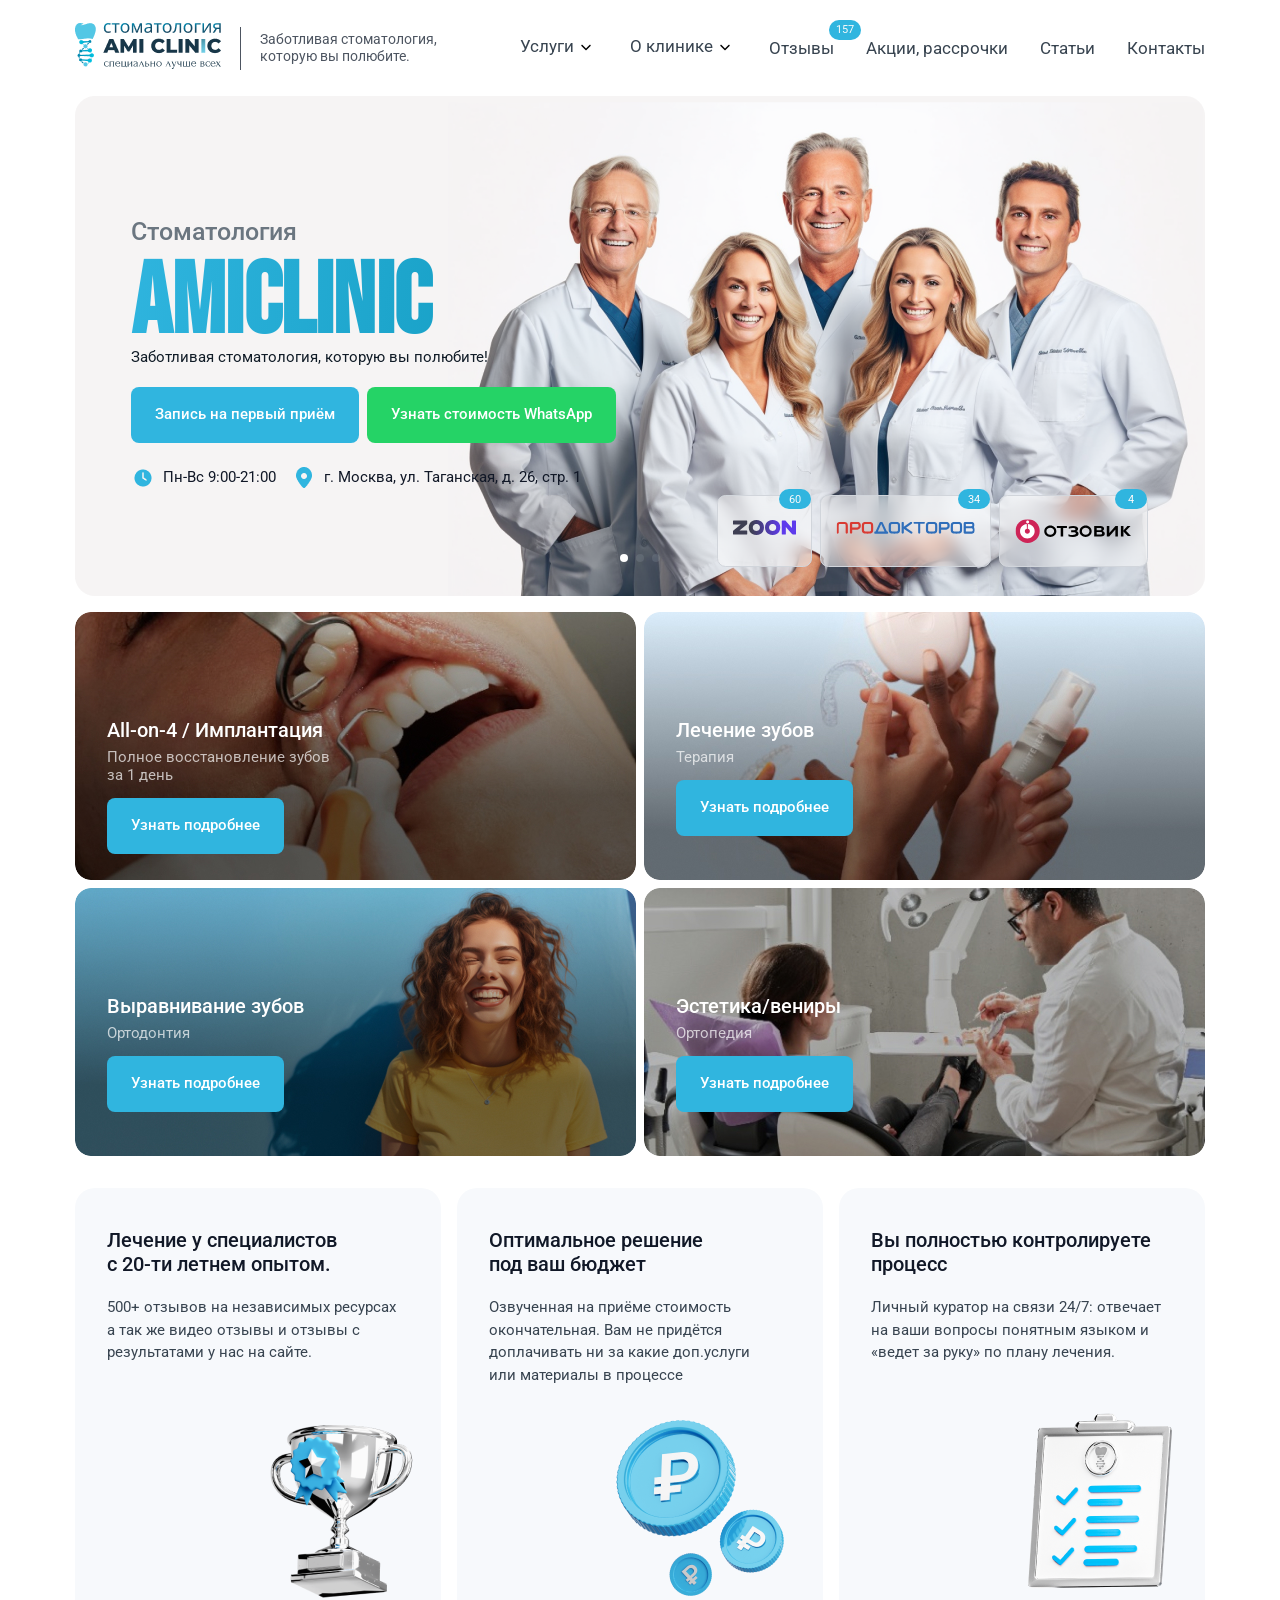
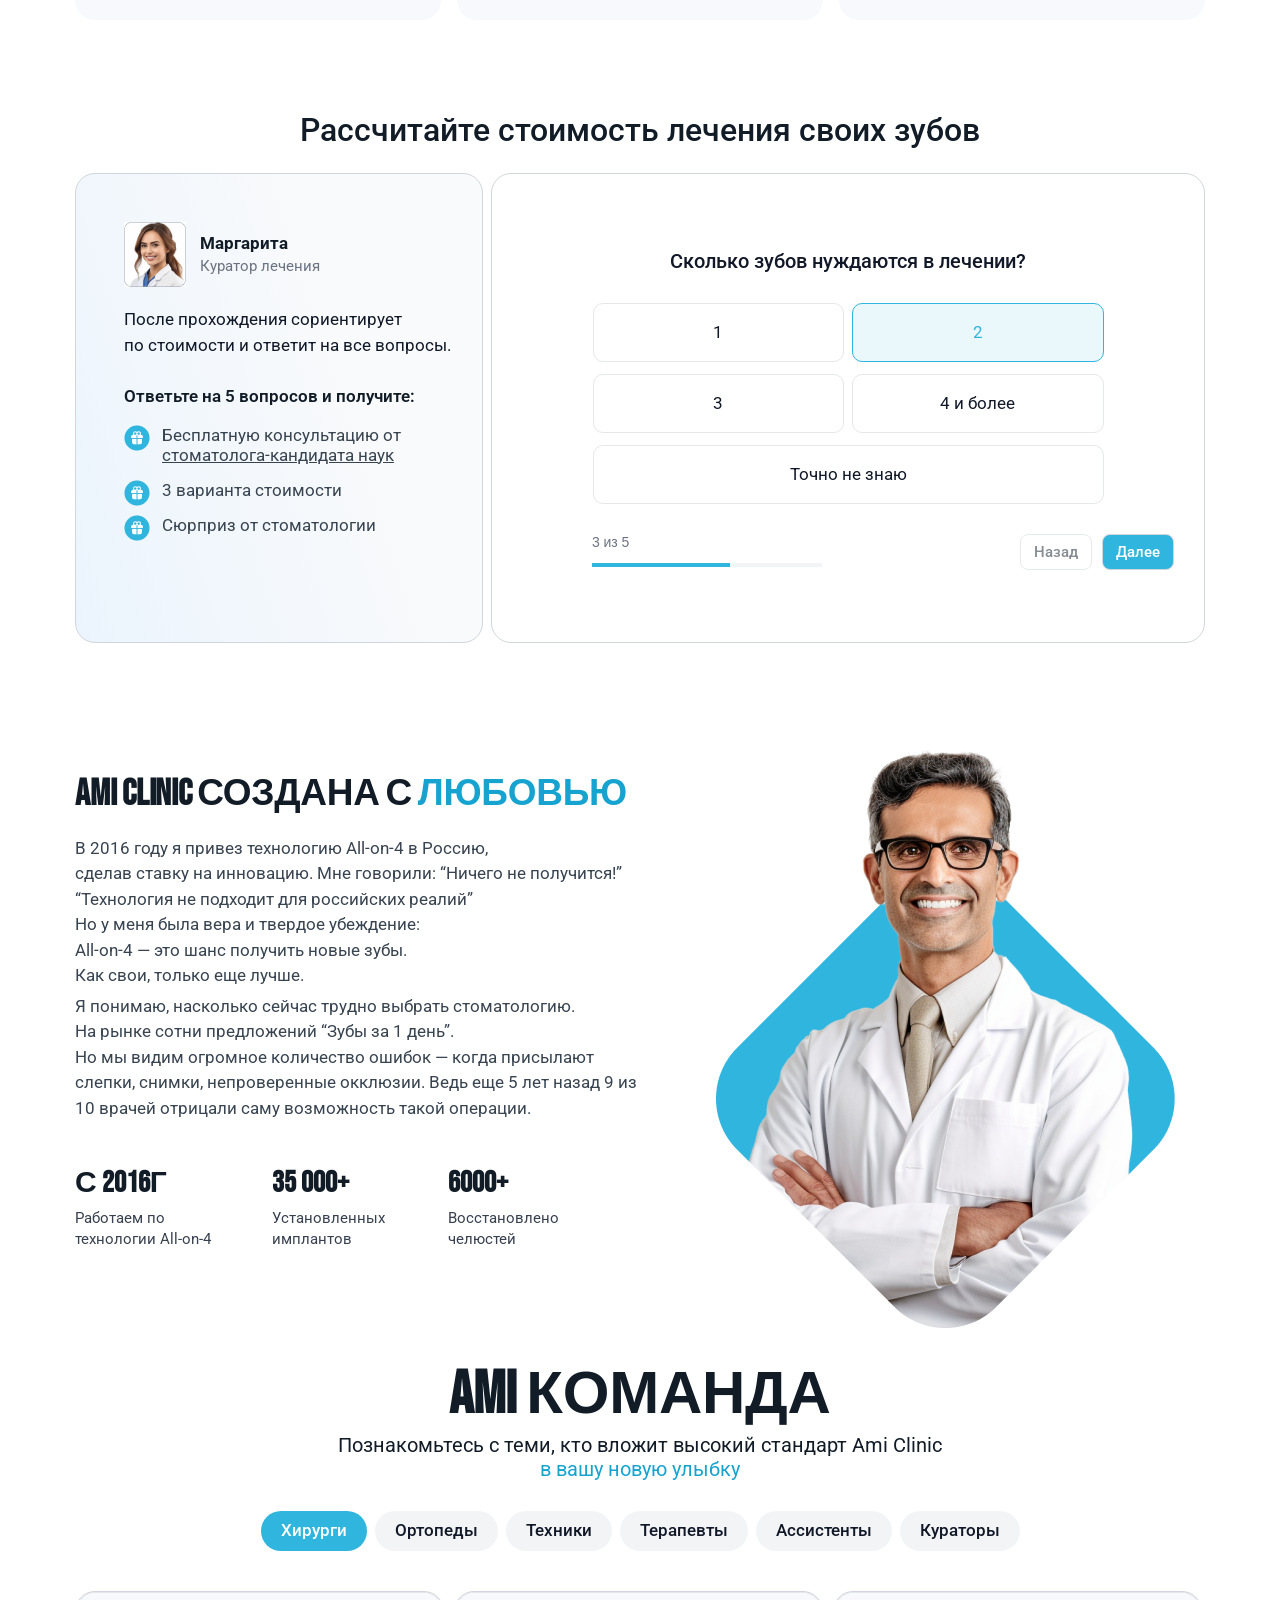
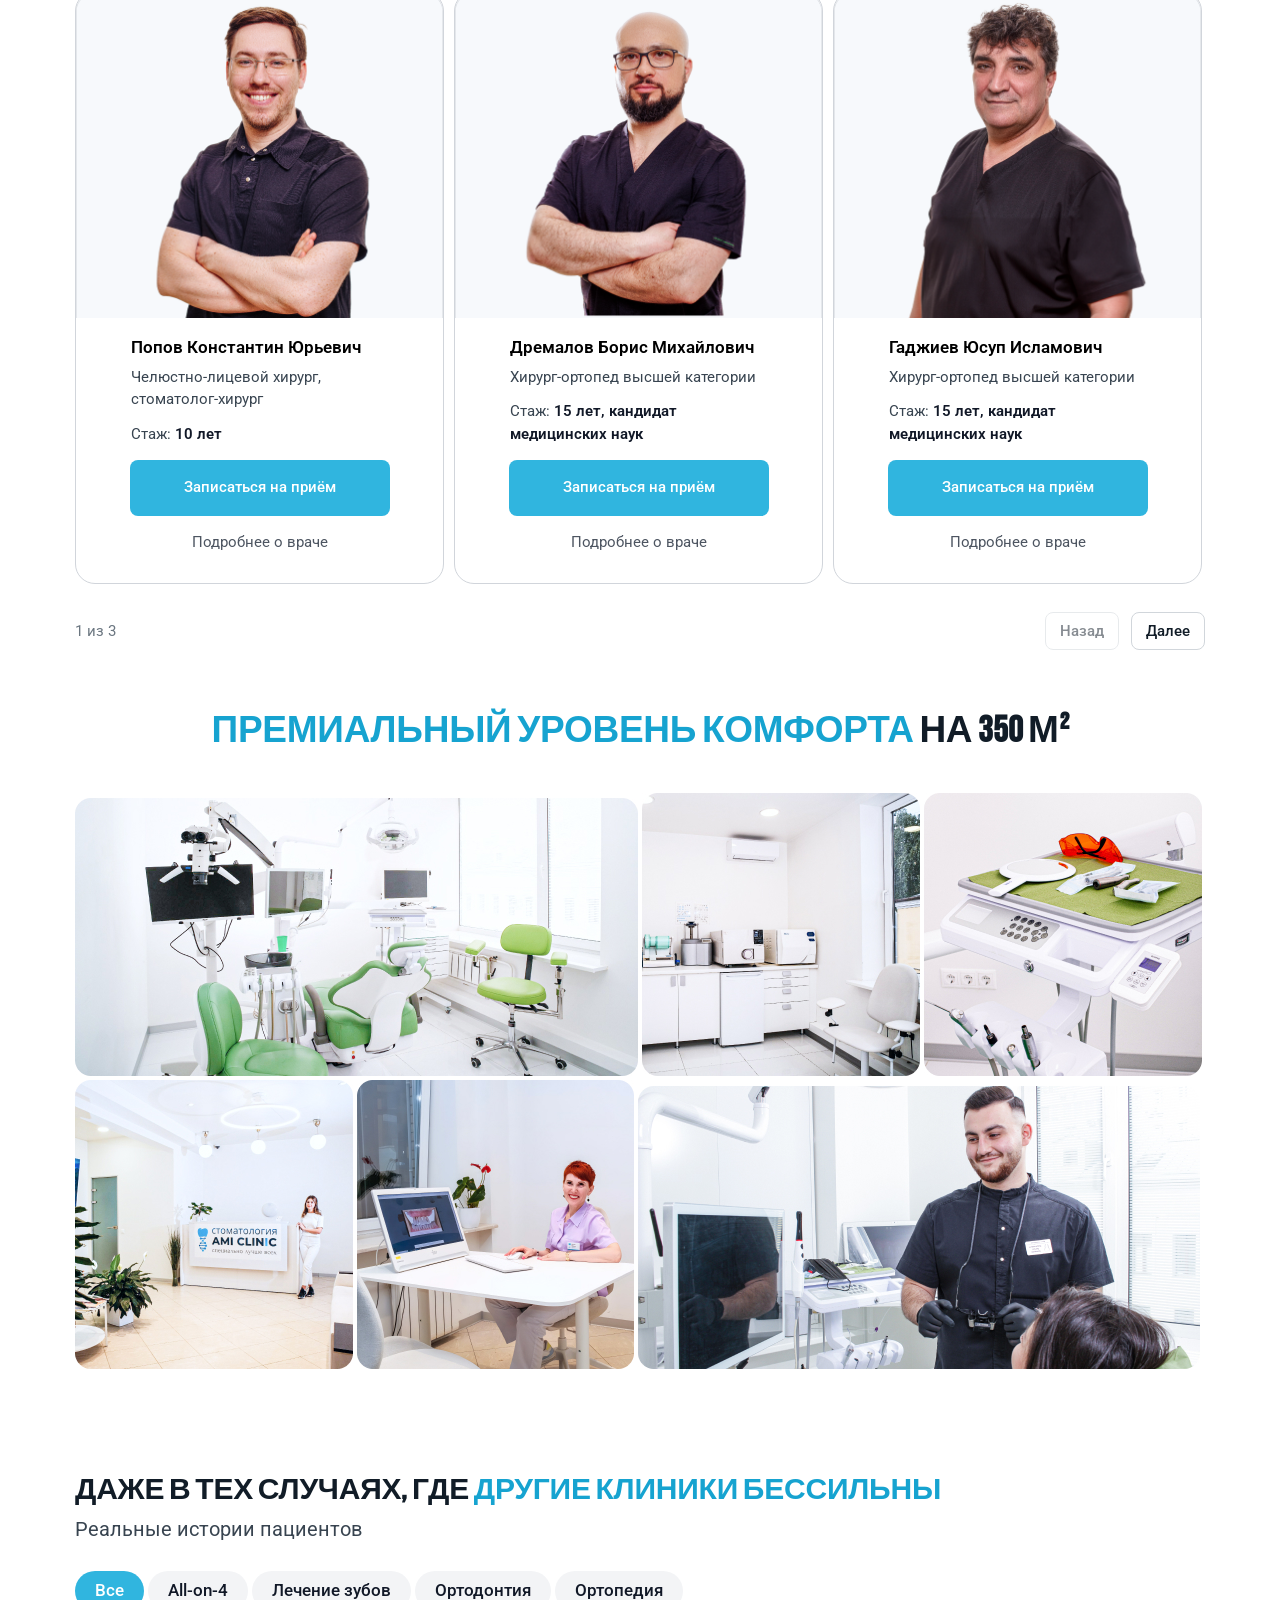
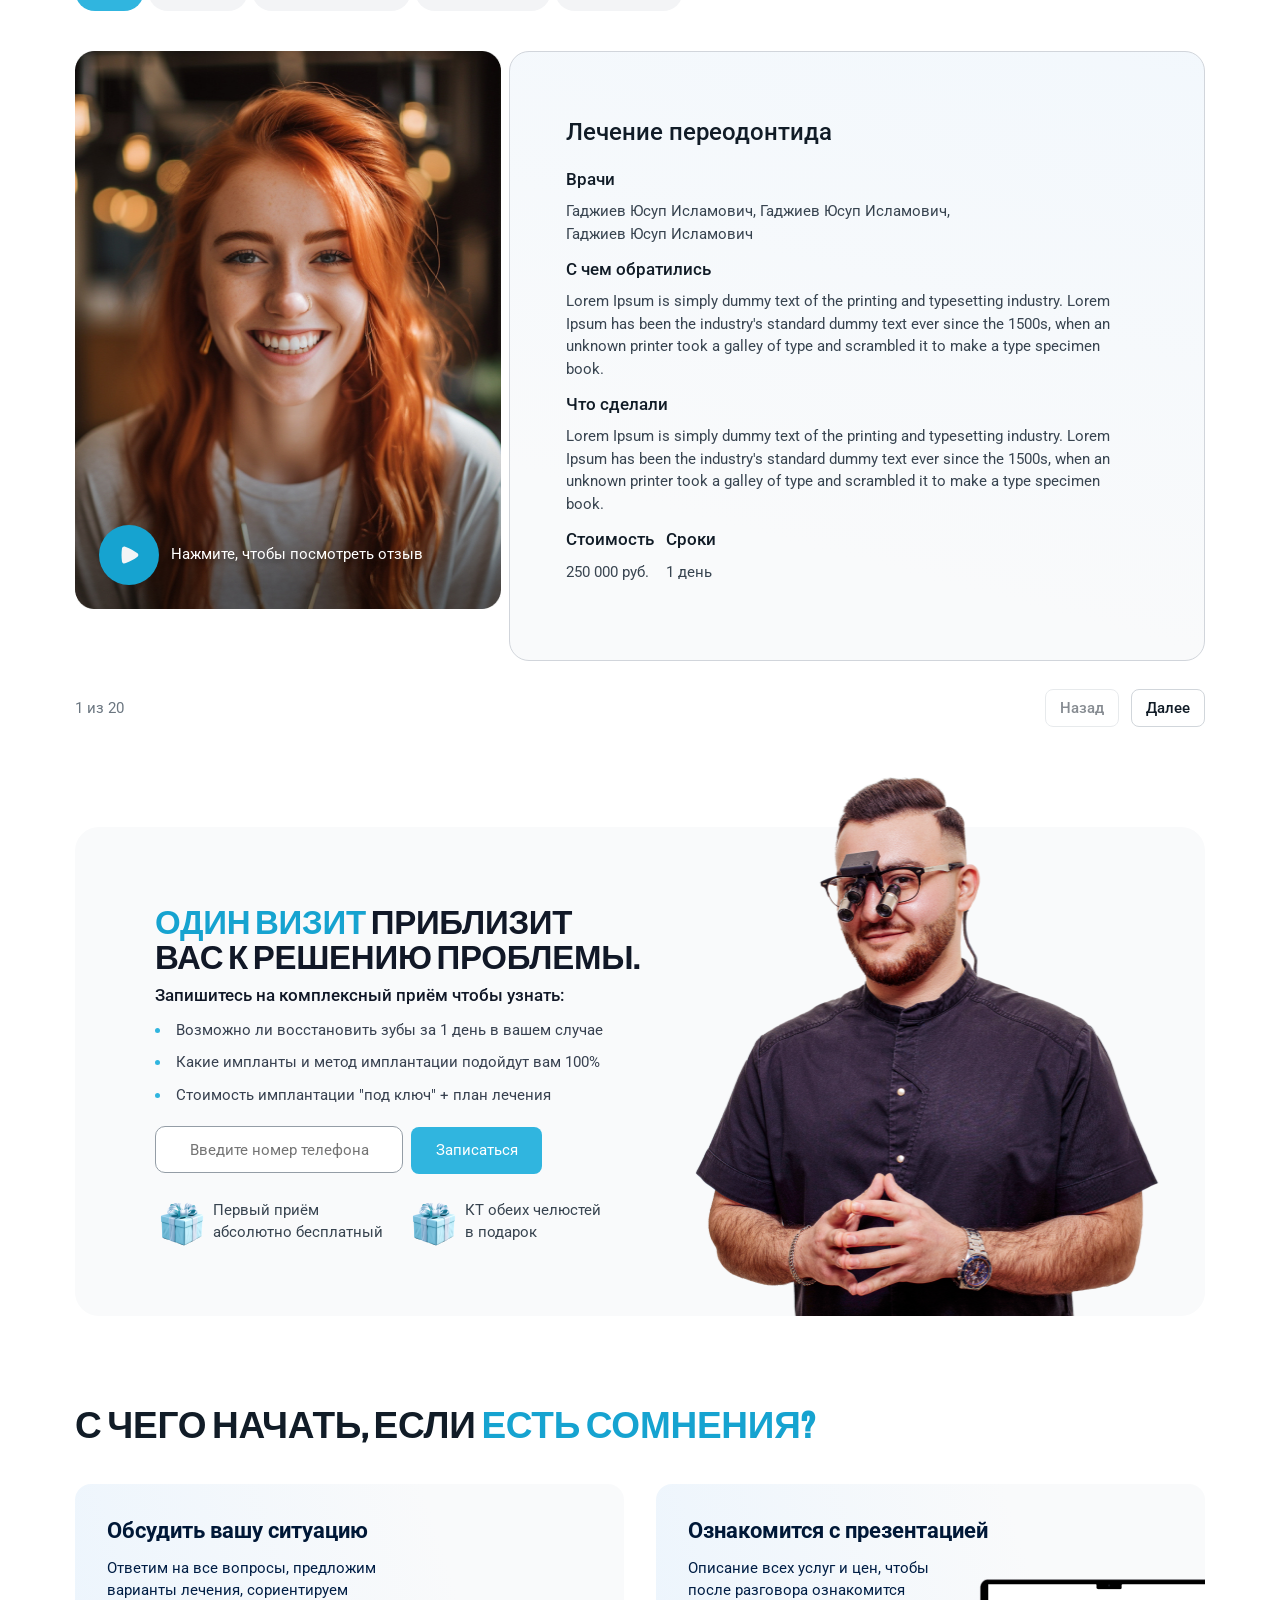
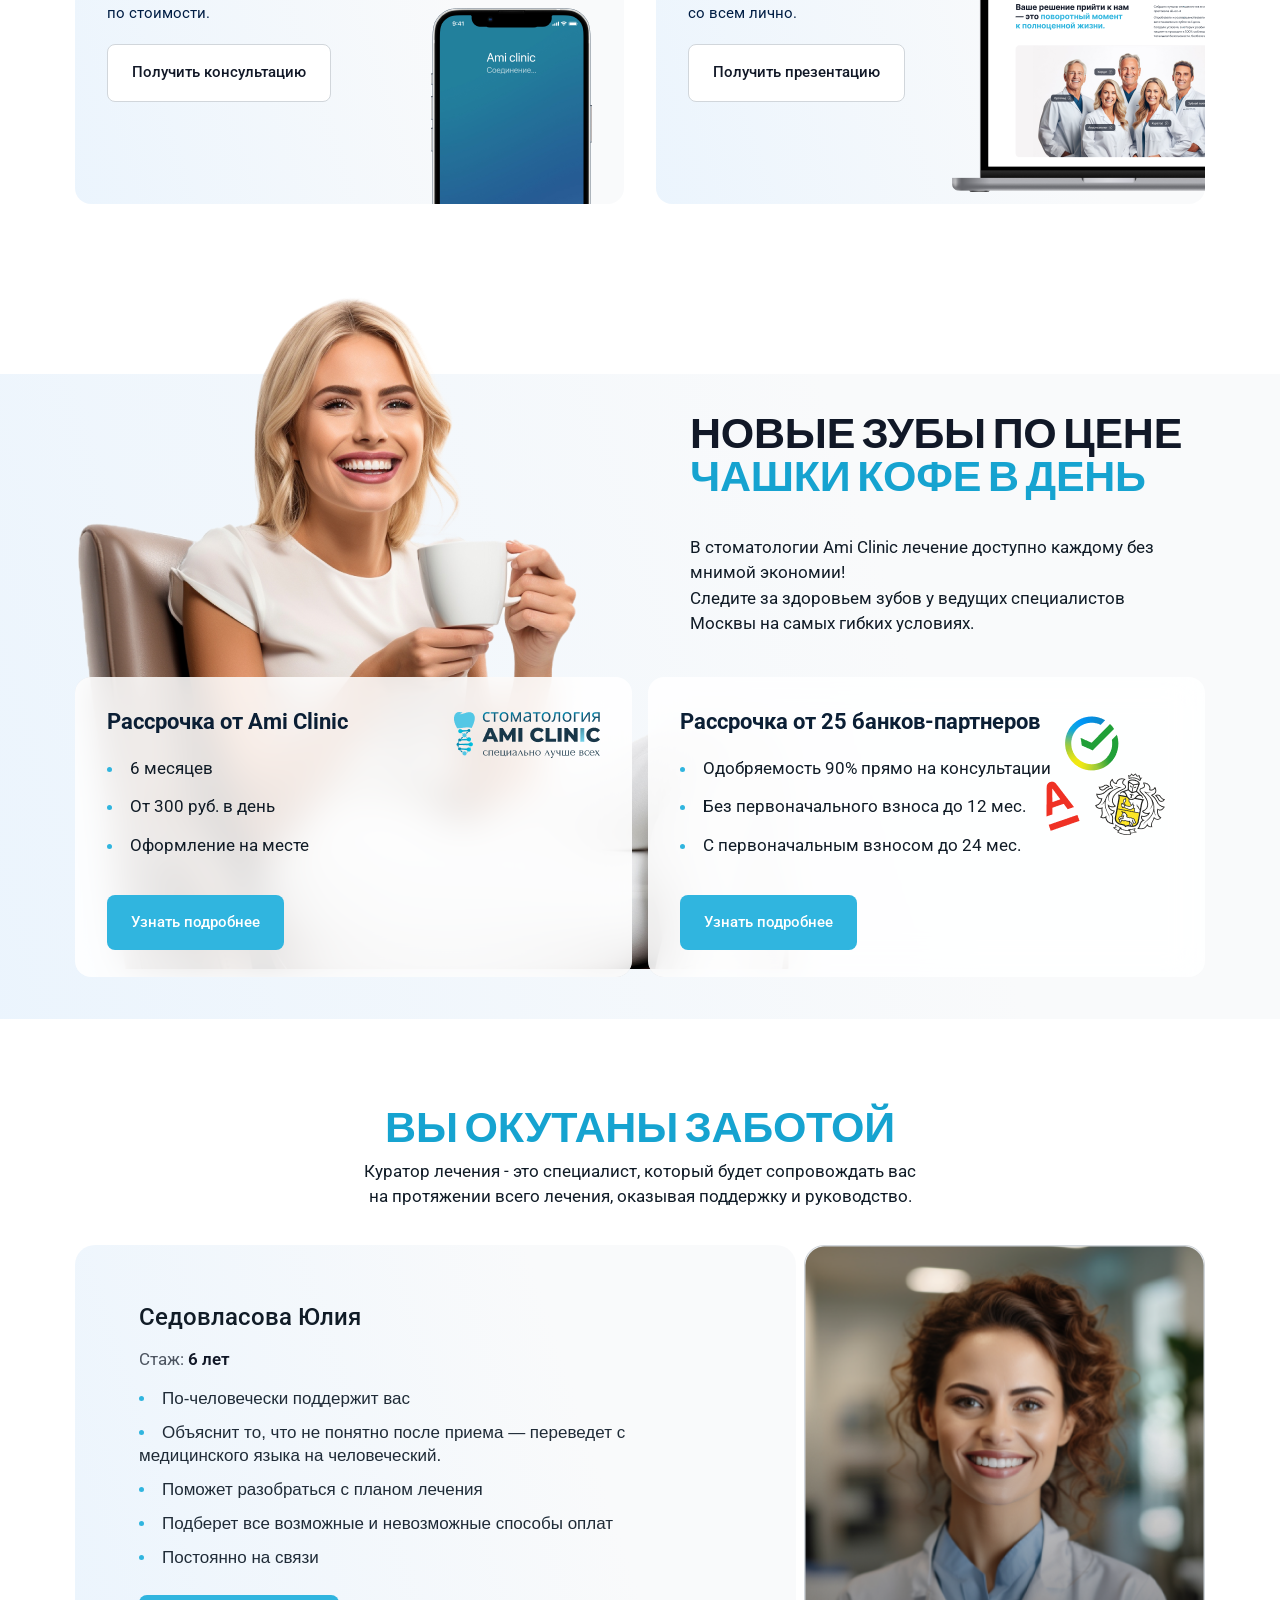
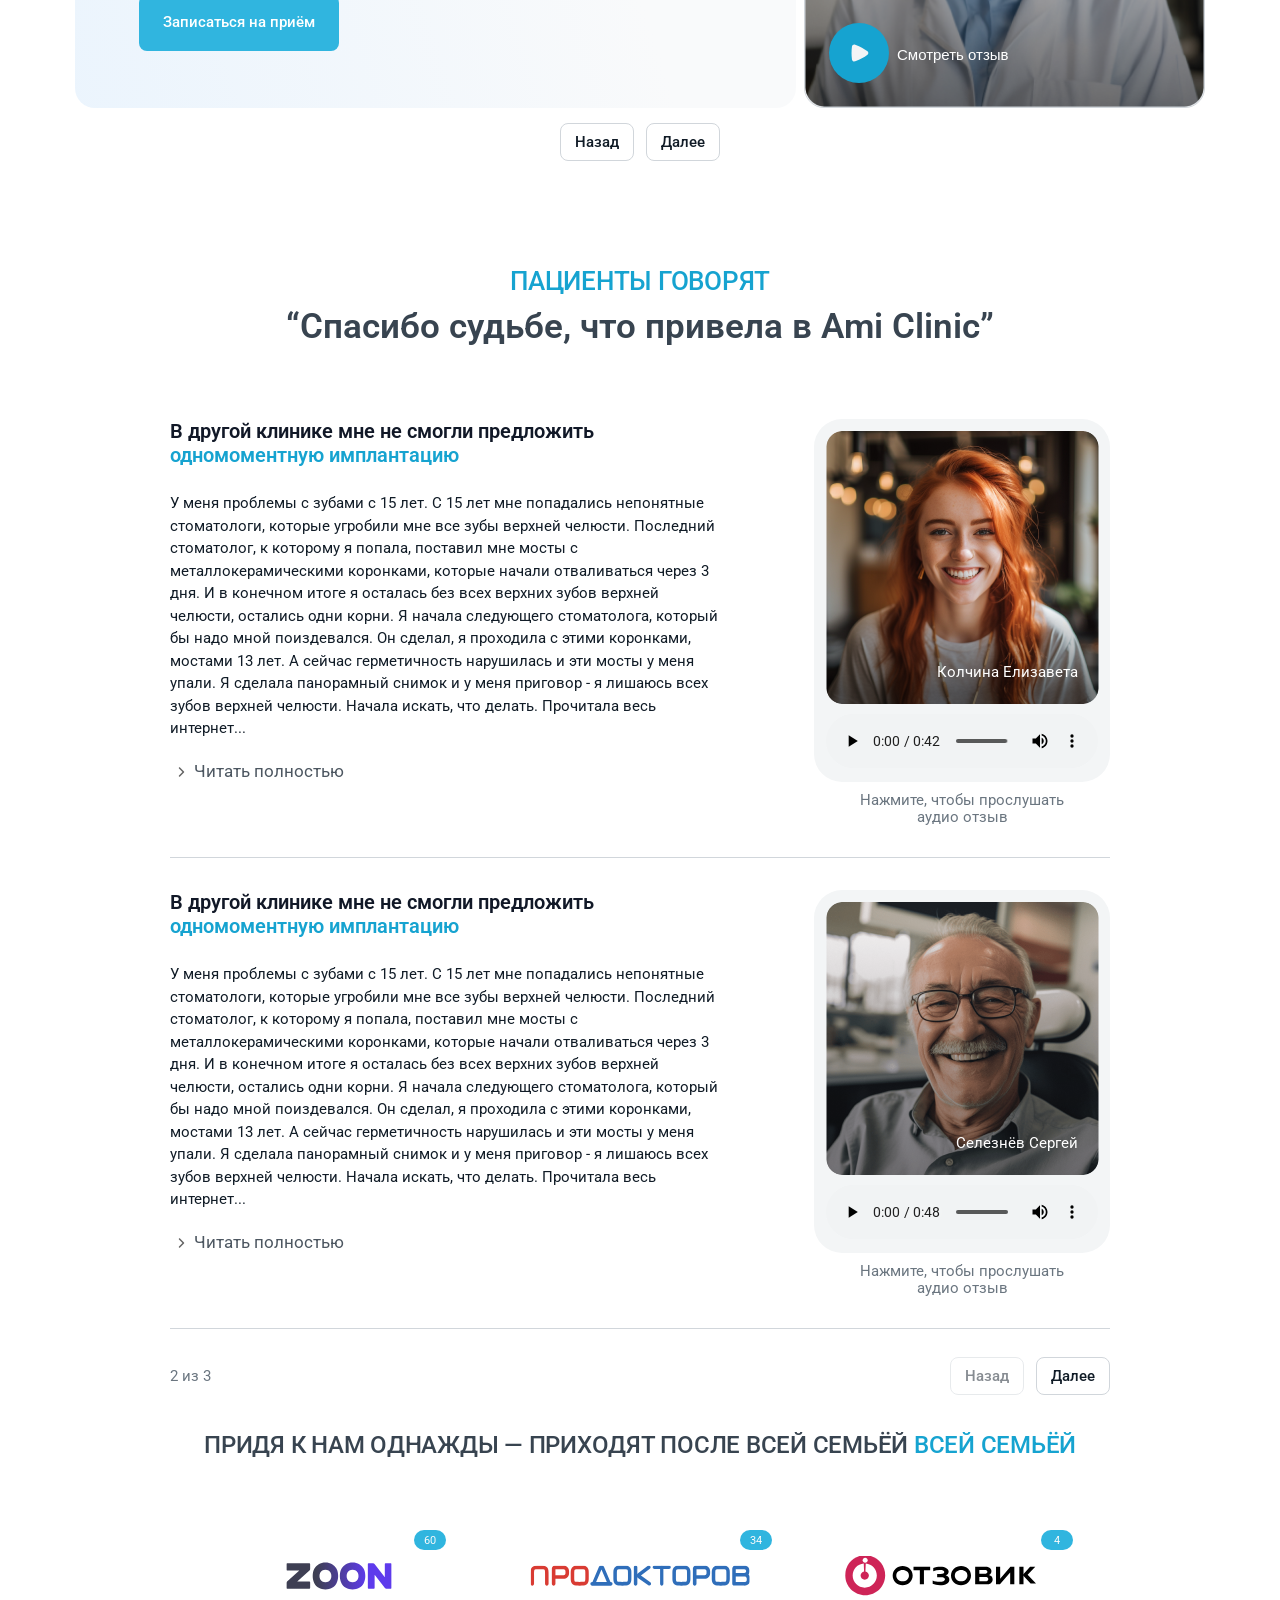
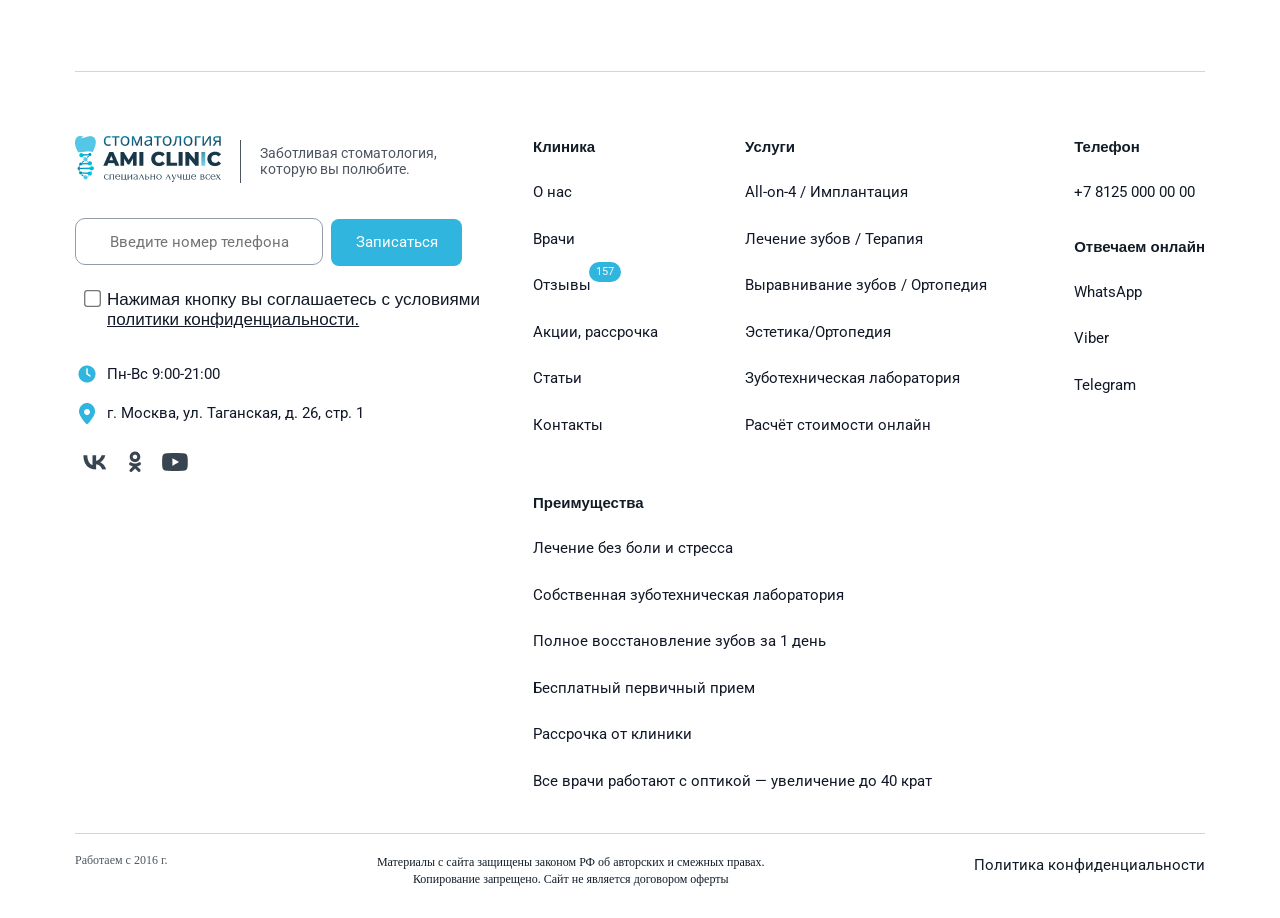
==== commit 67d9b6f2: ""карточки отзывов" сделал" ====
--- a/index.html
+++ b/index.html
@@ -693,9 +693,9 @@
                   <div class="audioreview__card--audio-img">
                     <img class="audioreview__card--audio-img-img" src="images/audioreview-2.png" alt="">
                     <p class="audioreview__card--audio-img-text">Селезнёв Сергей</p>
-                    <audio id="audioPlayer" controls src="audio/audio-M.mp3"></audio>
+                    <audio id="audioPlayer1" controls src="audio/audio-M.mp3"></audio>
                   </div>
-                  <button id="audioButton" class="audioreview__card--audio-play">Нажмите, чтобы прослушать
+                  <button id="audioButton1" class="audioreview__card--audio-play">Нажмите, чтобы прослушать
                     аудио отзыв
                   </button>
                 </div>
@@ -707,6 +707,42 @@
                   <button class="pages__btn--next">Далее</button>
                 </div>
               </div>
+            </div>
+          </div>
+        </div>
+      </div>
+
+      <!-- карточки отзывов -->
+
+
+      <div class="main__feedback">
+        <div class="container">
+          <div class="main__feedback--inner">
+            <h2 class="main__feedback--inner-title">
+              Придя к нам однажды — приходят после всей семьёй
+              <span class="text__blue">всей семьёй</span>
+            </h2>
+            <div class="main__feedback--cards">
+              <ul class="feedback__cards--list">
+                <li class="feedback__card--item">
+                  <a class="feedback__card--link" href="#">
+                    <img src="images/zoon-card.svg" alt="zoon">
+                  </a>
+                  <span class="ref__btn feedback__card--btn feedback__card--btn-zoon"><a class="ref__btn--link" href="#">60</a></span>
+                </li>
+                <li class="feedback__card--item">
+                  <a class="feedback__card--link" href="#">
+                    <img src="images/prodoctorov-card.svg" alt="prodoctorov">
+                  </a>
+                  <span class="ref__btn feedback__card--btn"><a class="ref__btn--link" href="#">34</a></span>
+                </li>
+                <li class="feedback__card--item">
+                  <a class="feedback__card--link" href="#">
+                    <img src="images/otzovik-card.svg" alt="otzovik">
+                  </a>
+                  <span class="ref__btn feedback__card--btn"><a class="ref__btn--link" href="#">4</a></span>
+                </li>
+              </ul>
             </div>
           </div>
         </div>
--- a/css/style.css
+++ b/css/style.css
@@ -1237,6 +1237,48 @@
   line-height: 110%;
 }
 
+/* карточки отзывов */
+
+.main__feedback--inner {
+  margin-top: 35px;
+}
+
+.main__feedback--inner-title {
+  text-align: center;
+  color: #384450;
+  font-family: Roboto;
+  font-size: 24px;
+  font-weight: 500;
+  line-height: 125%;
+}
+
+.feedback__cards--list {
+  margin-top: 25px;
+  display: flex;
+  justify-content: center;
+  gap: 8px;
+}
+
+.feedback__card--item {
+  display: flex;
+    width: 293px;
+    height: 186px;
+    padding: 77px 61px;
+    justify-content: center;
+    align-items: center;
+    gap: 8px;
+    position: relative;
+}
+
+.feedback__card--btn {
+  position: absolute;
+    right: 15px;
+    top: 45px;
+}
+
+.feedback__card--btn-zoon {
+  right: 40px;
+}
 
 
 /* футер */
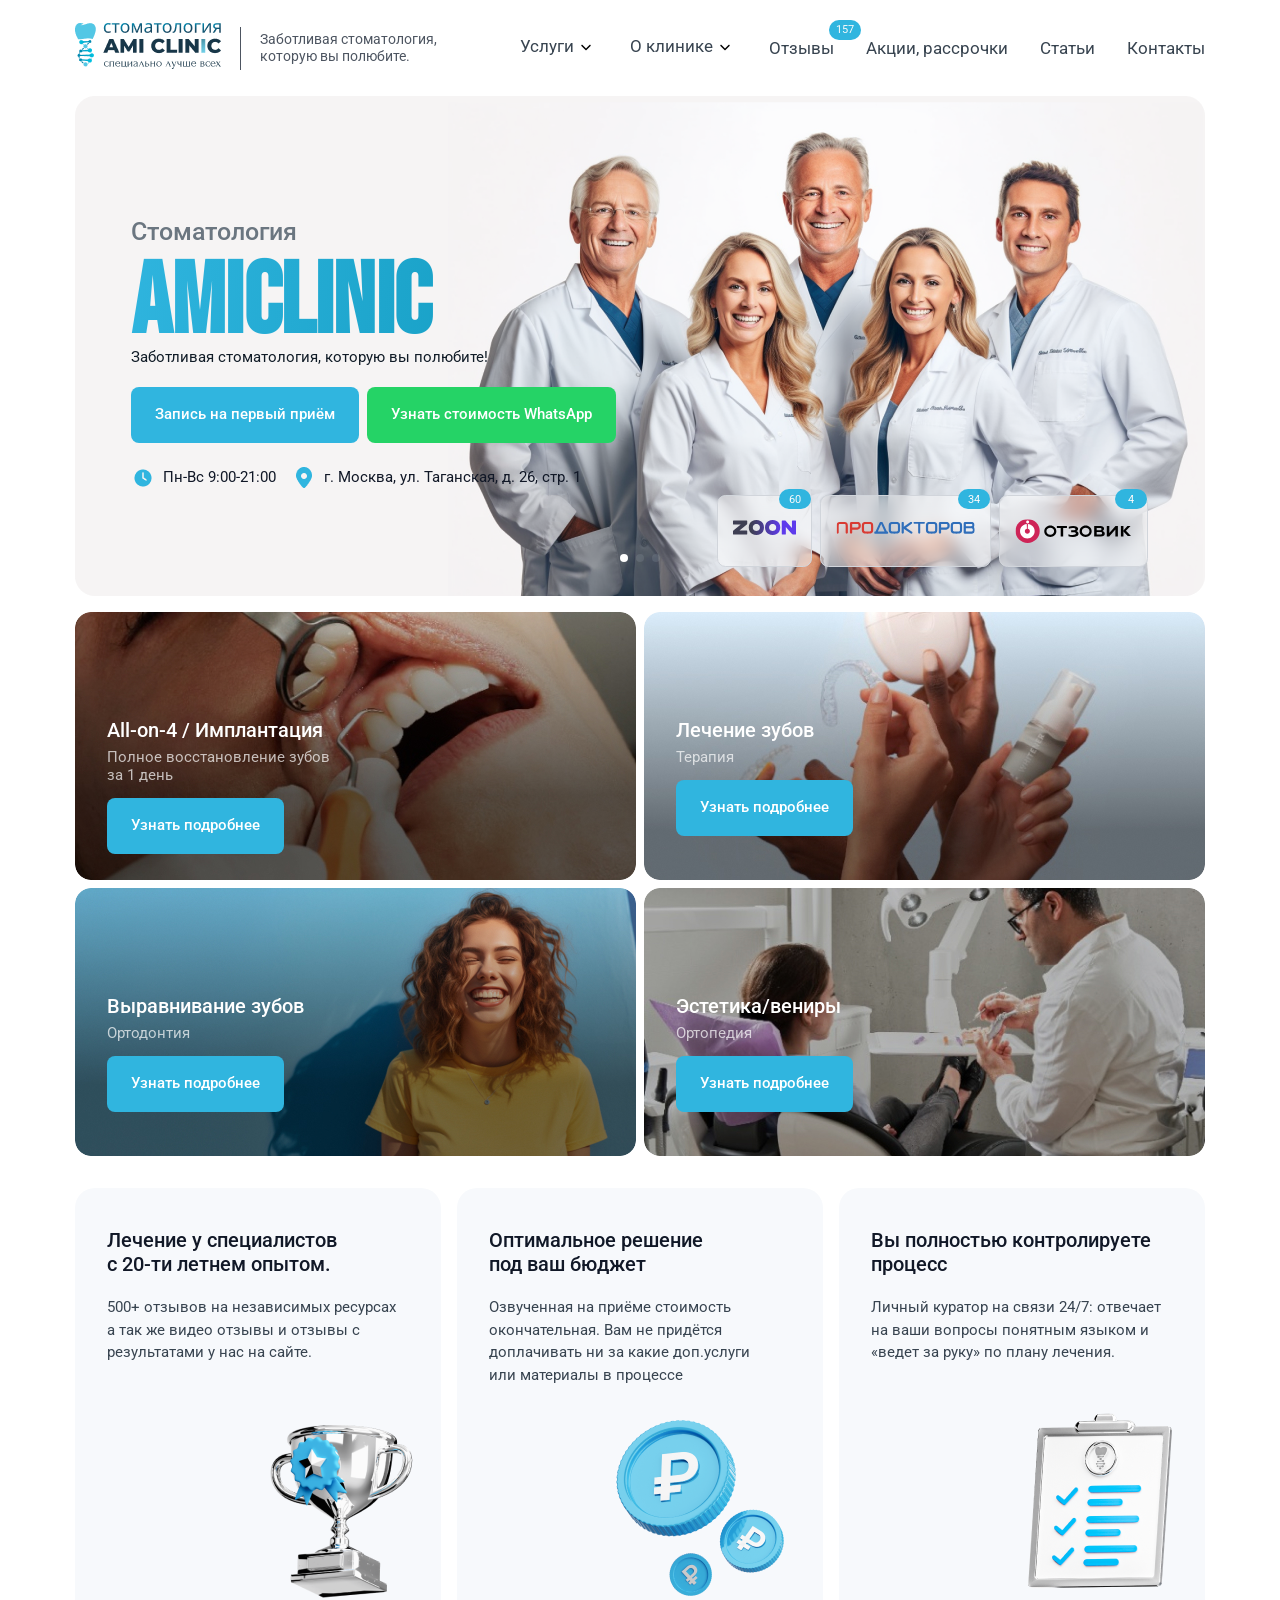
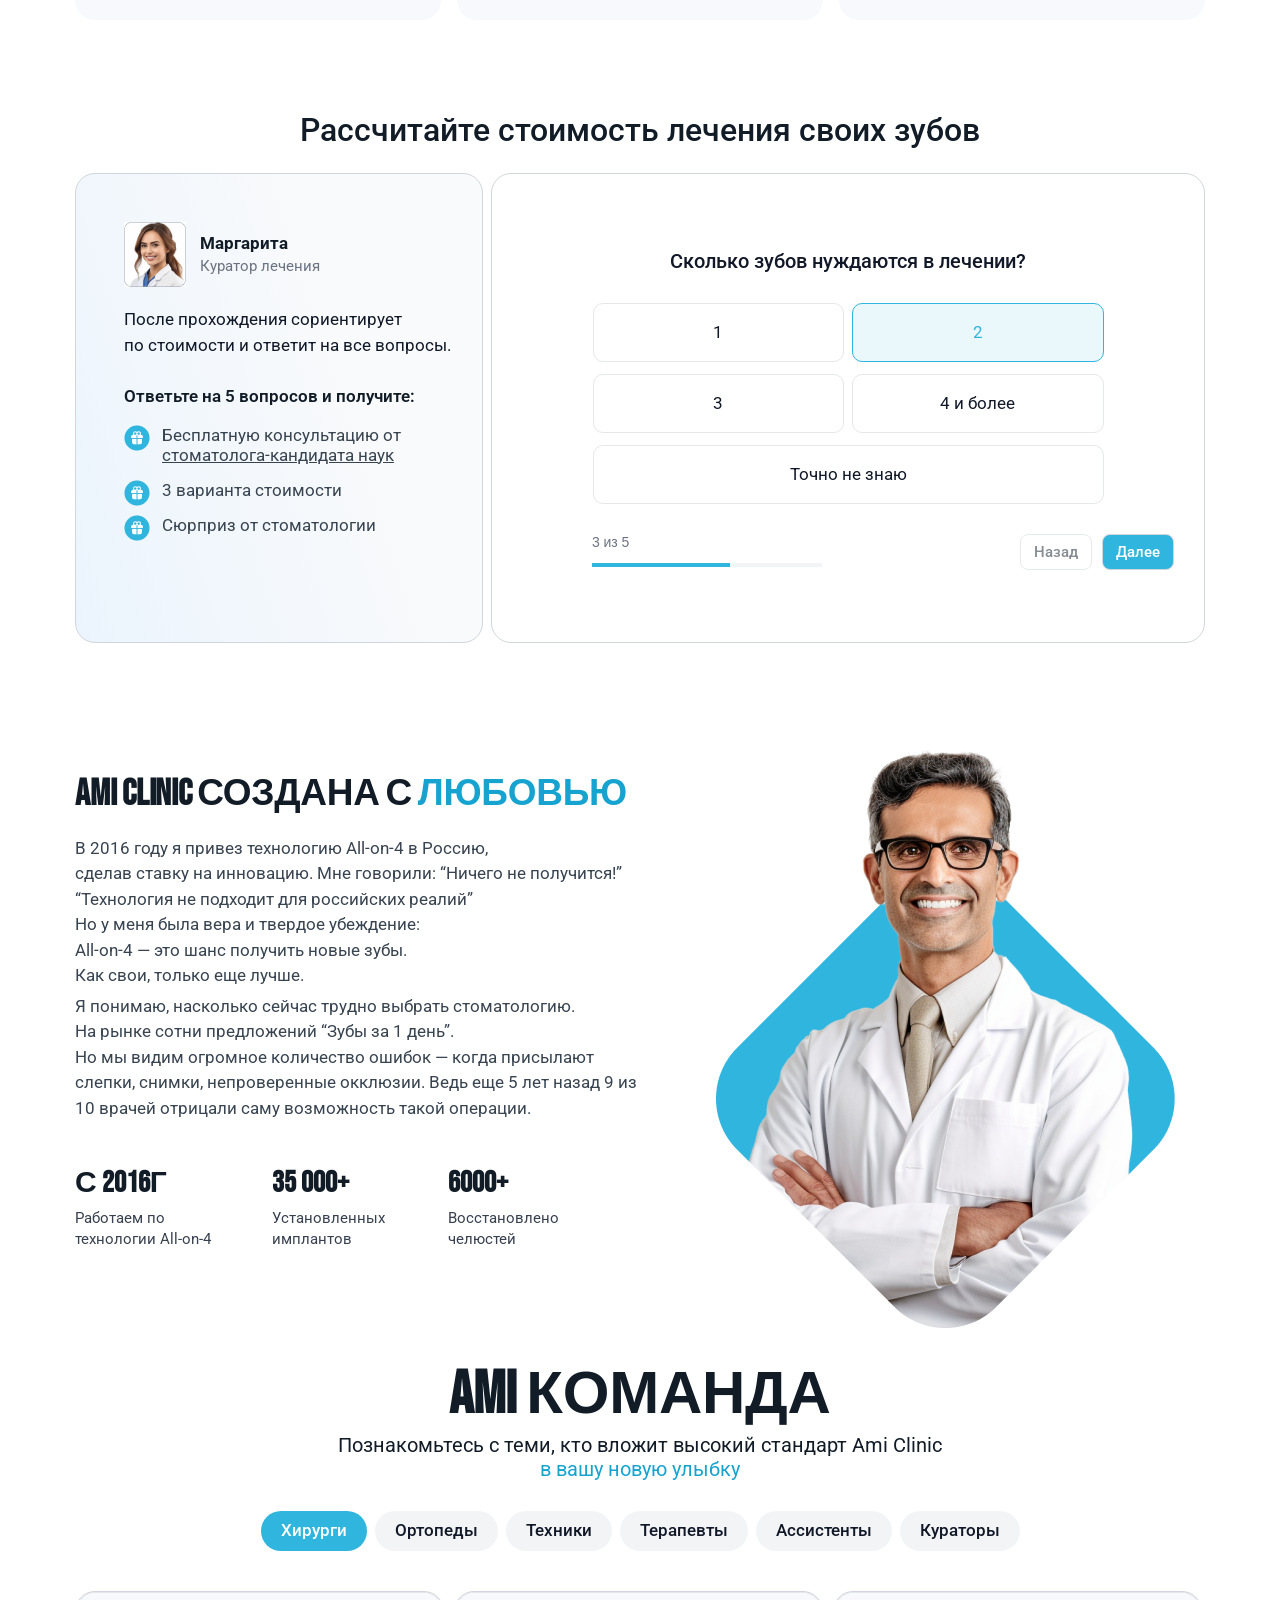
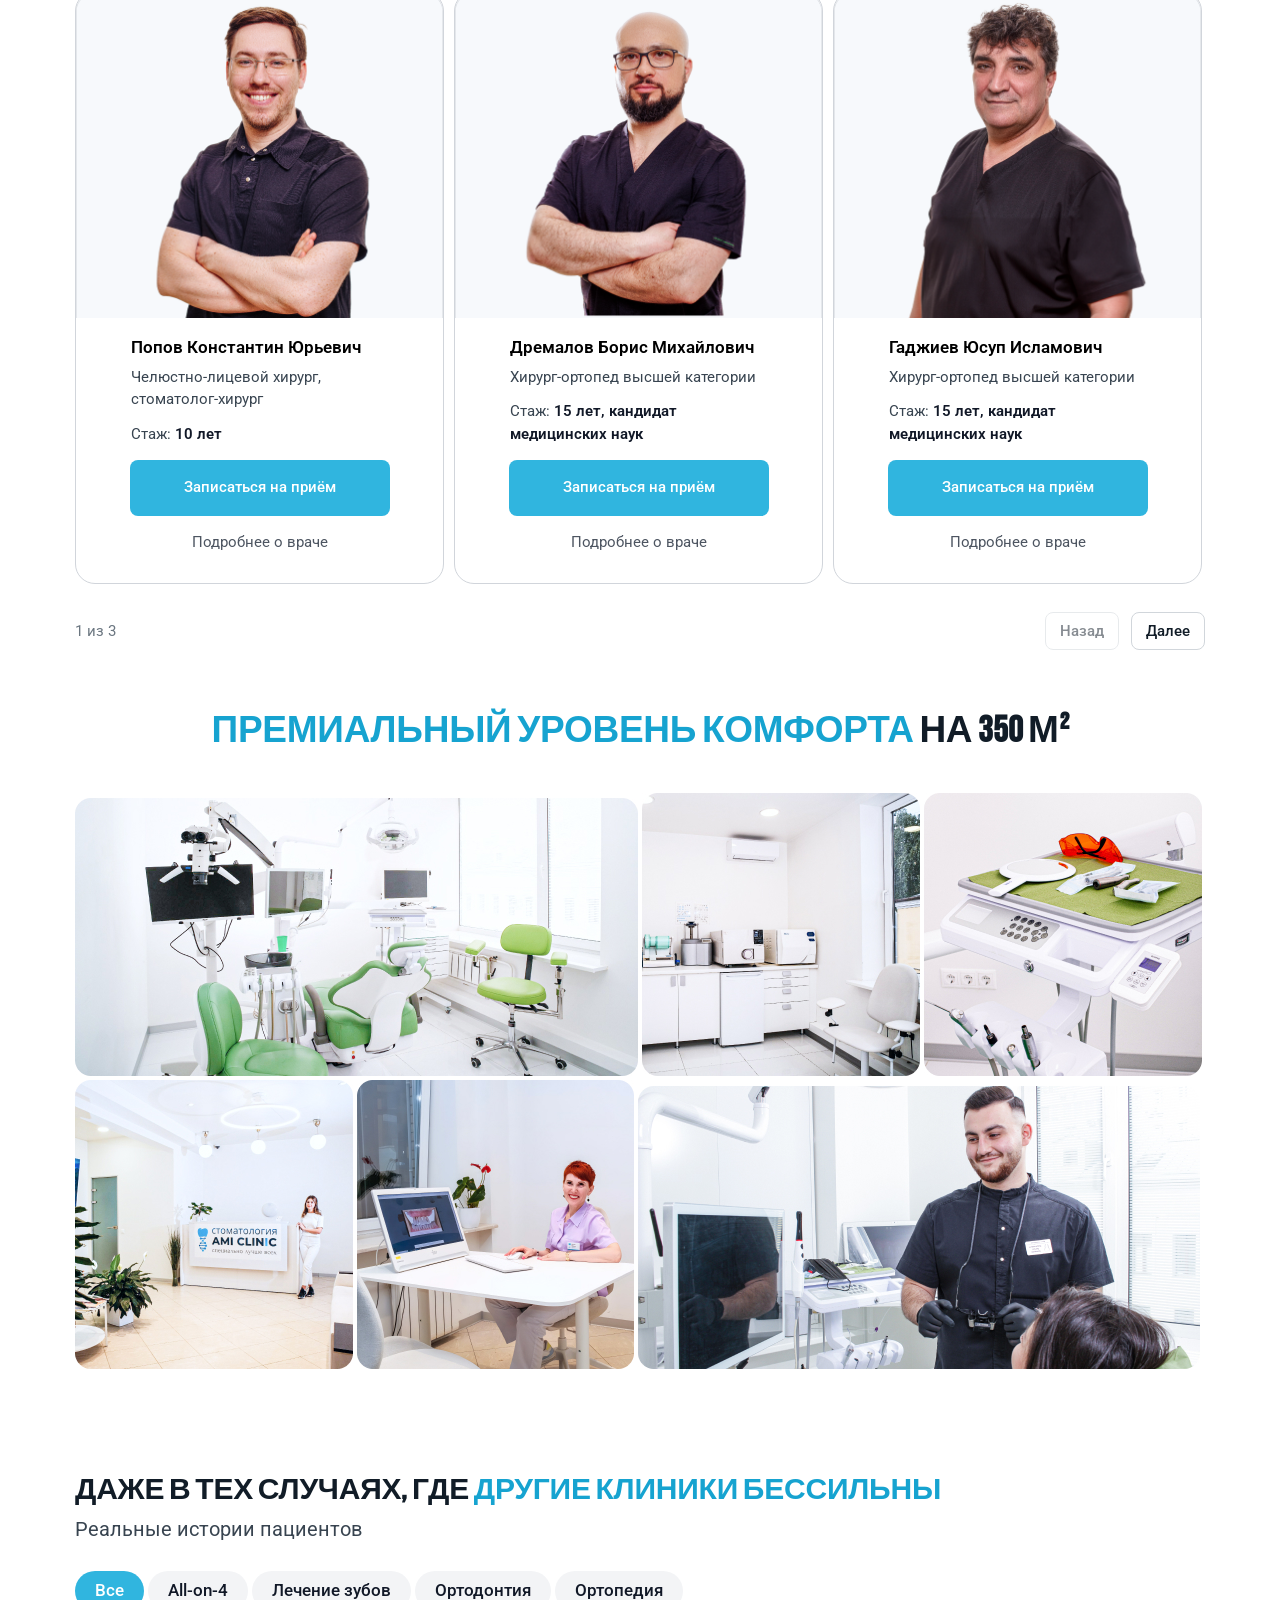
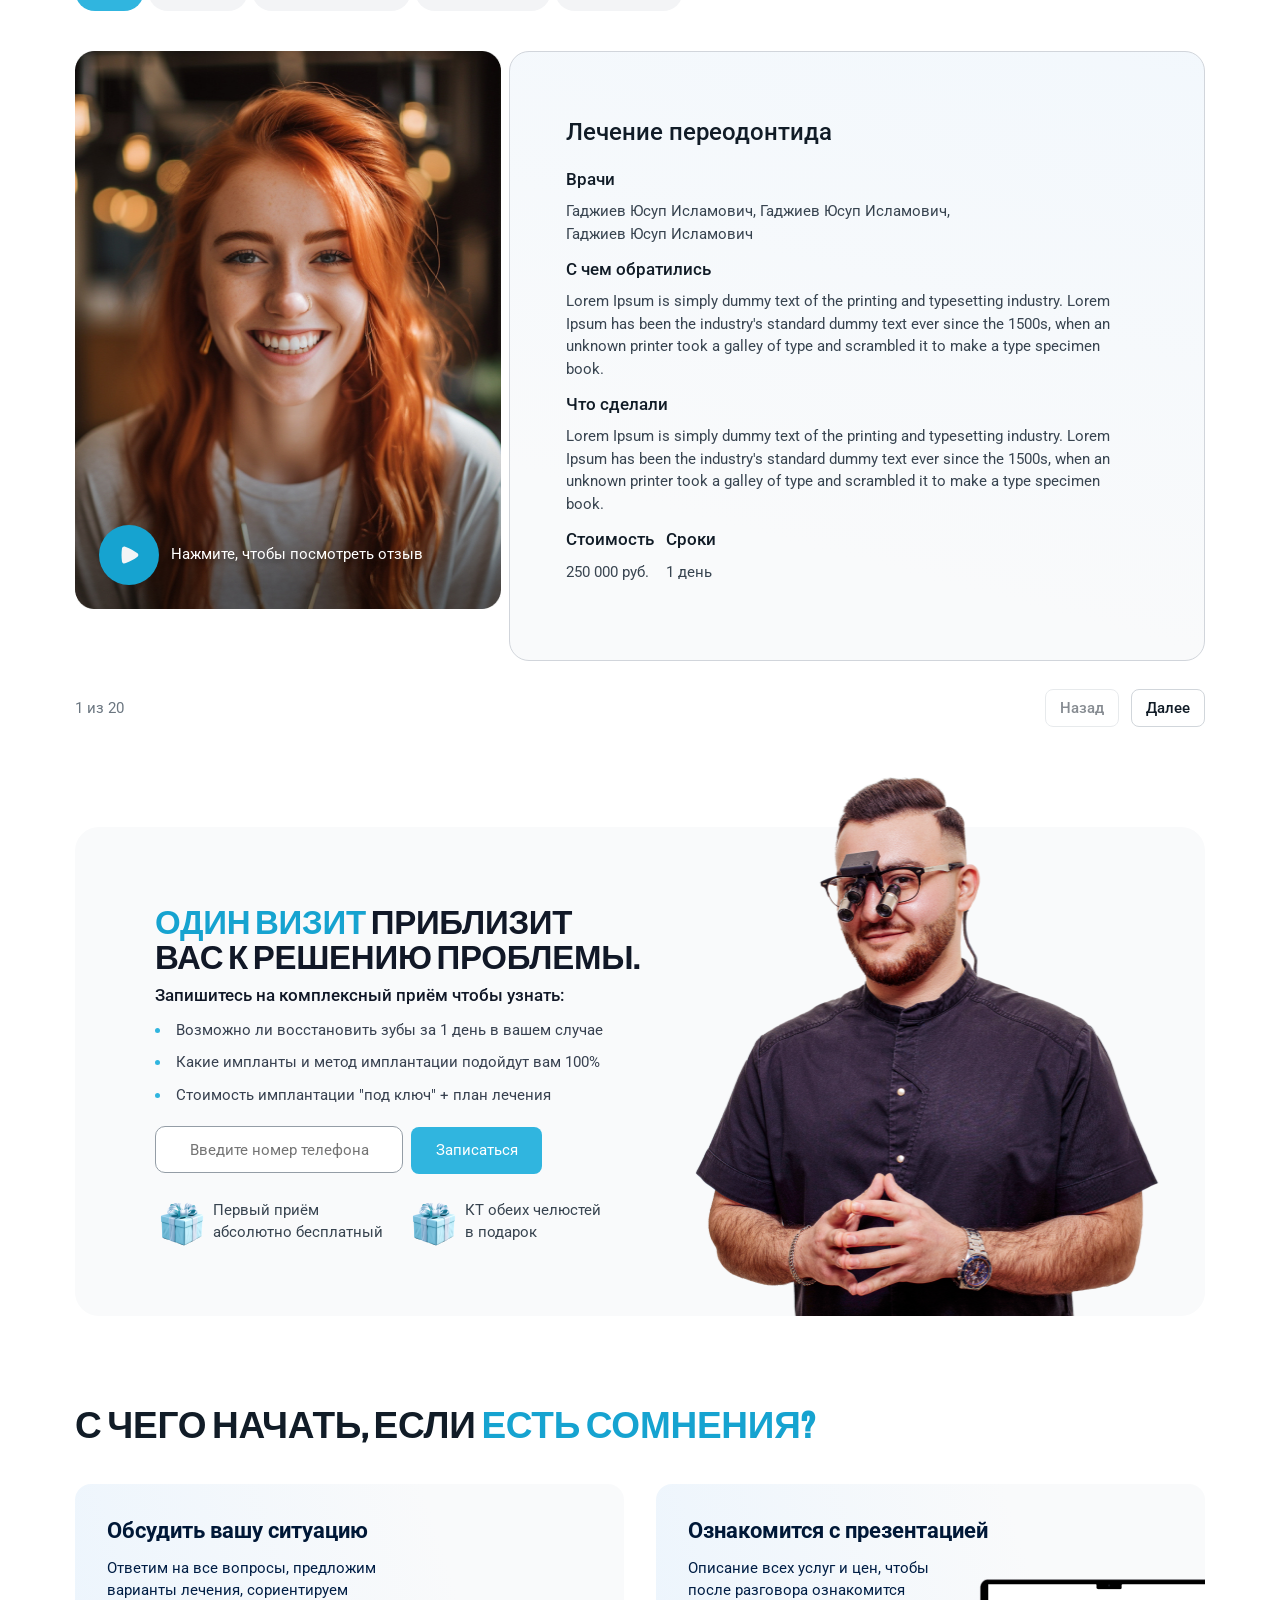
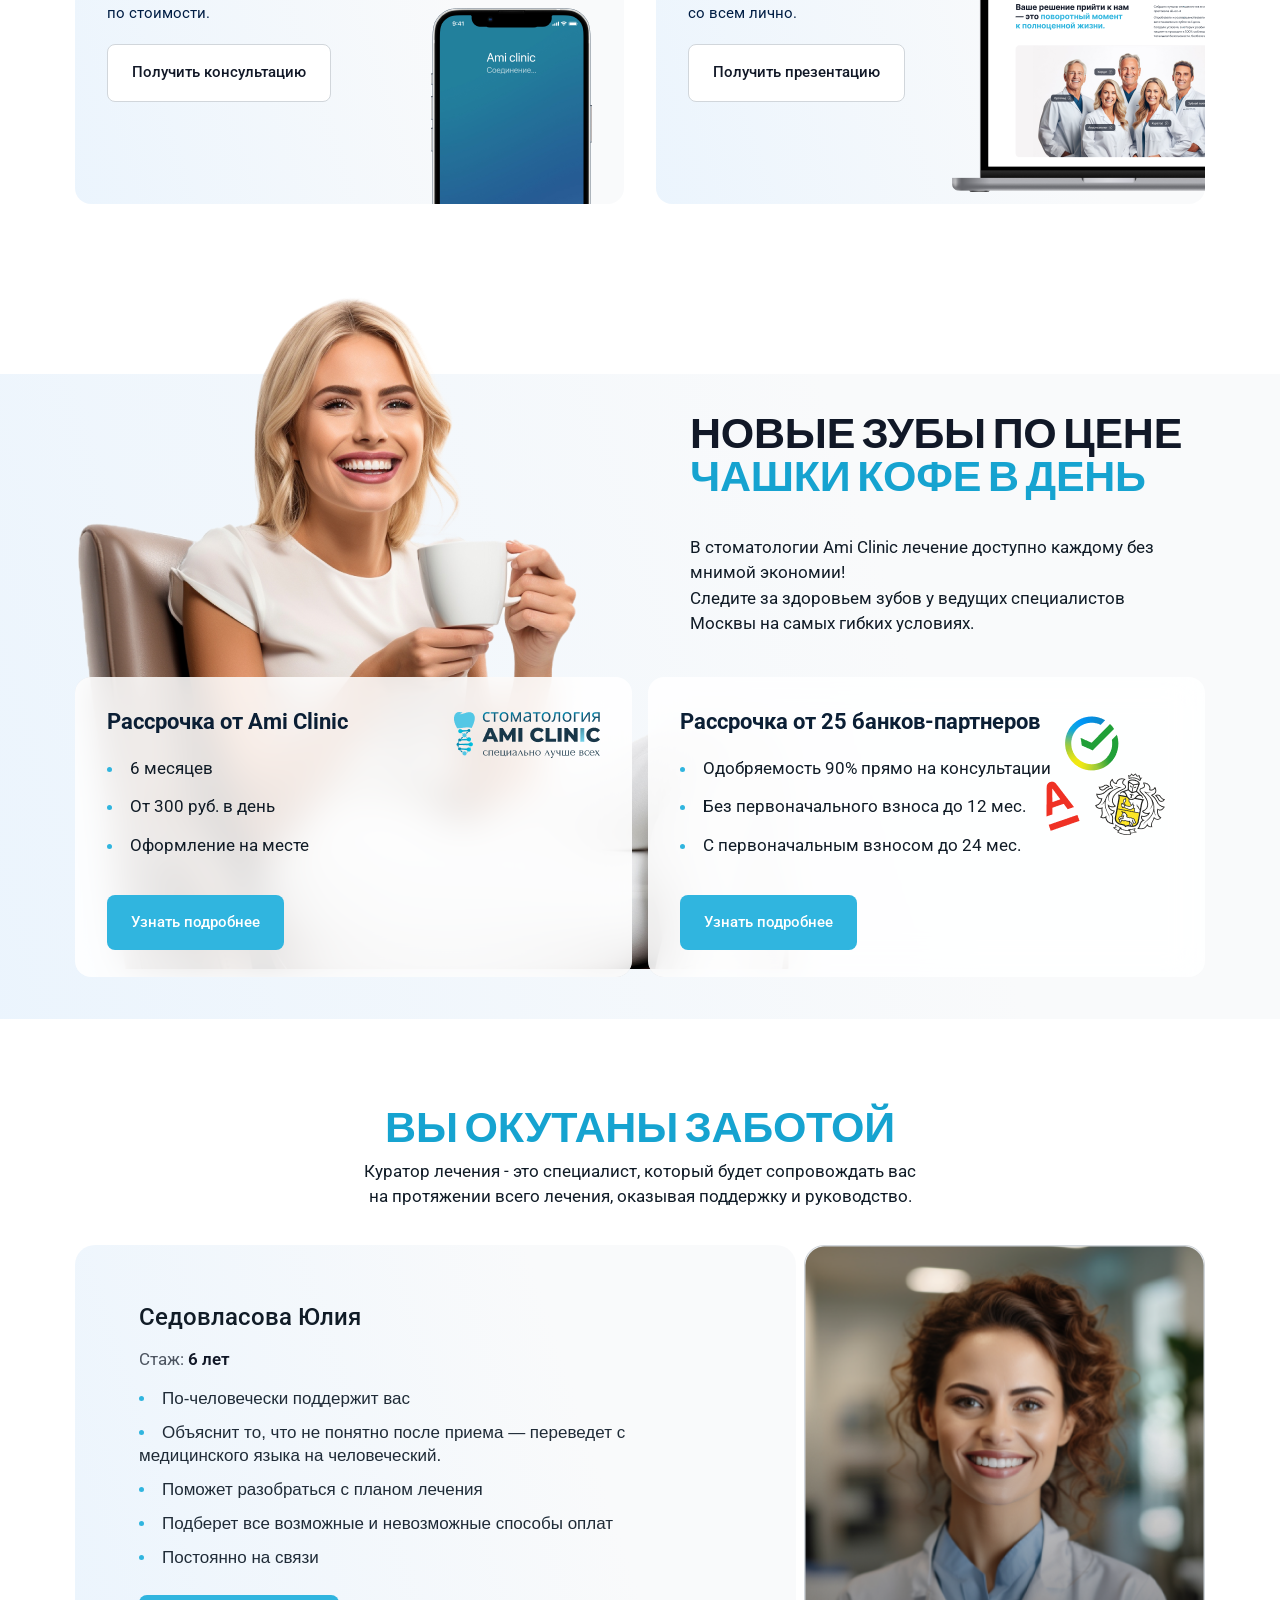
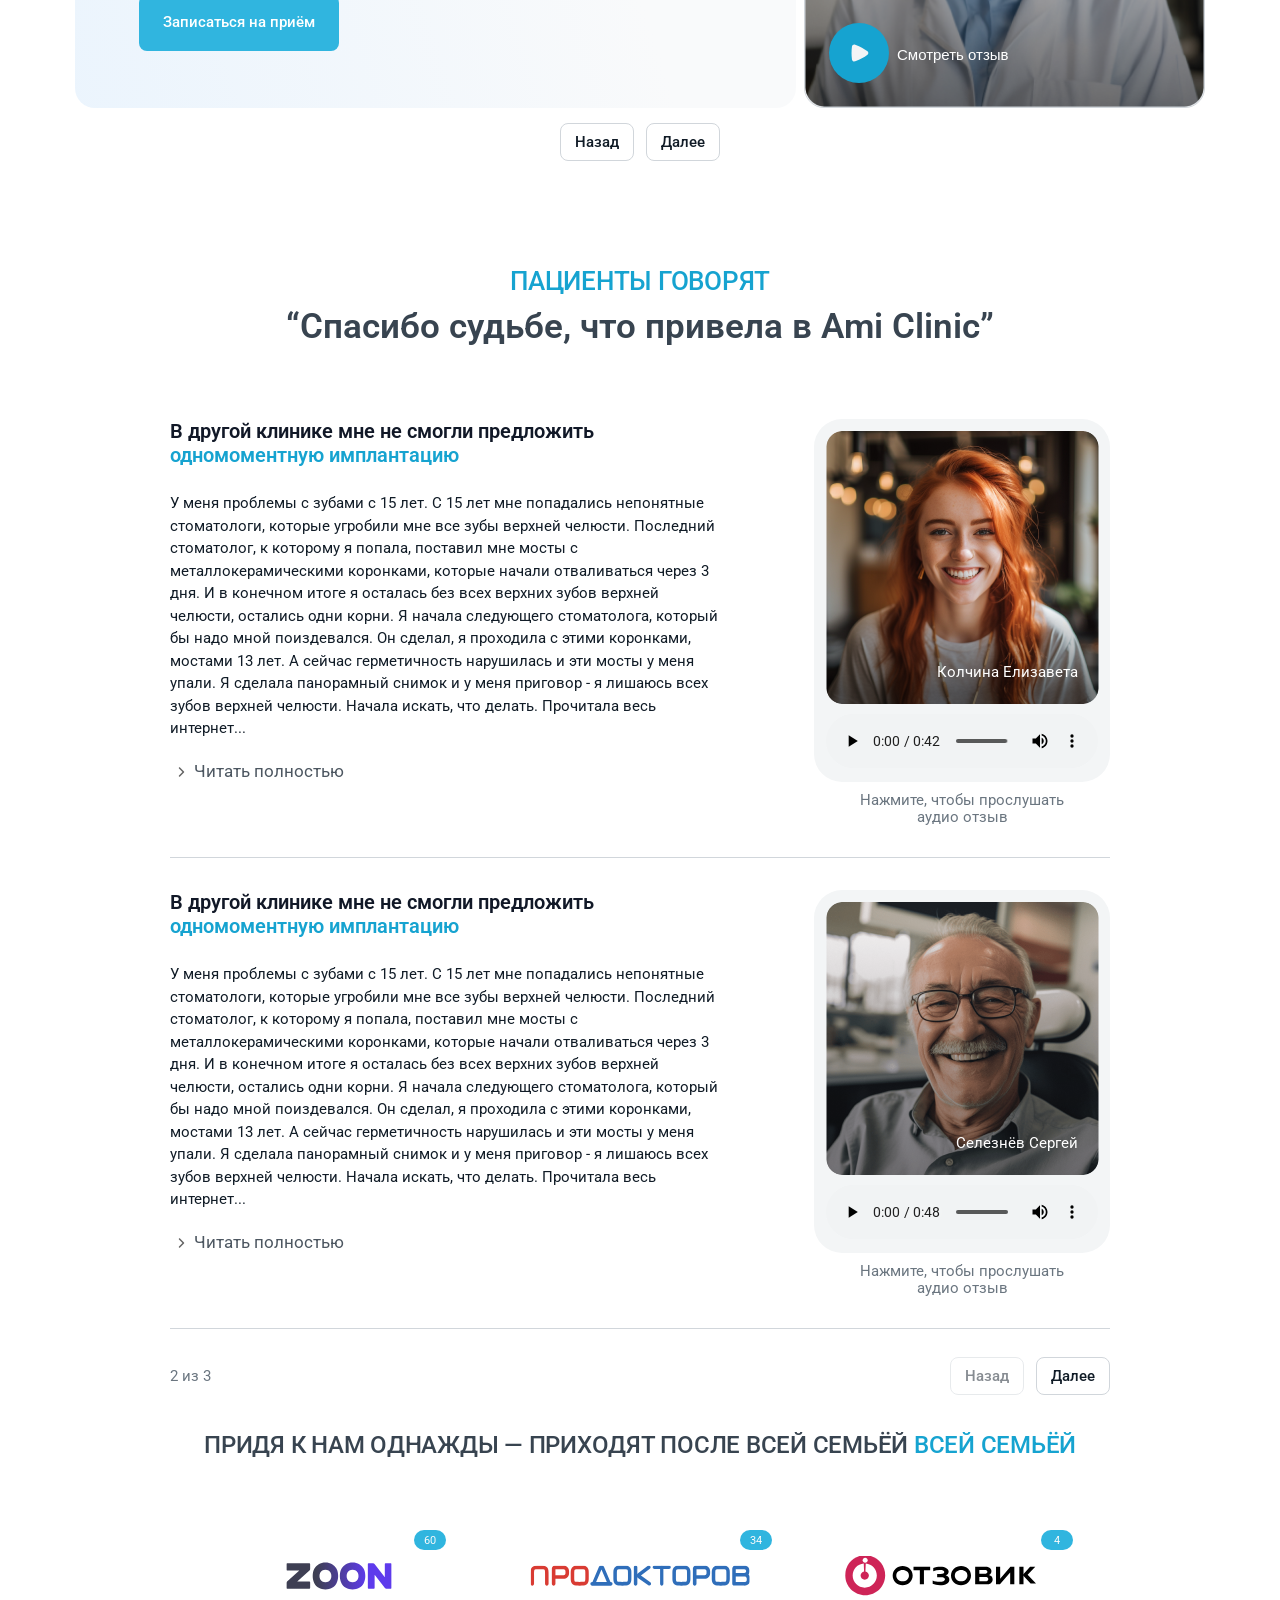
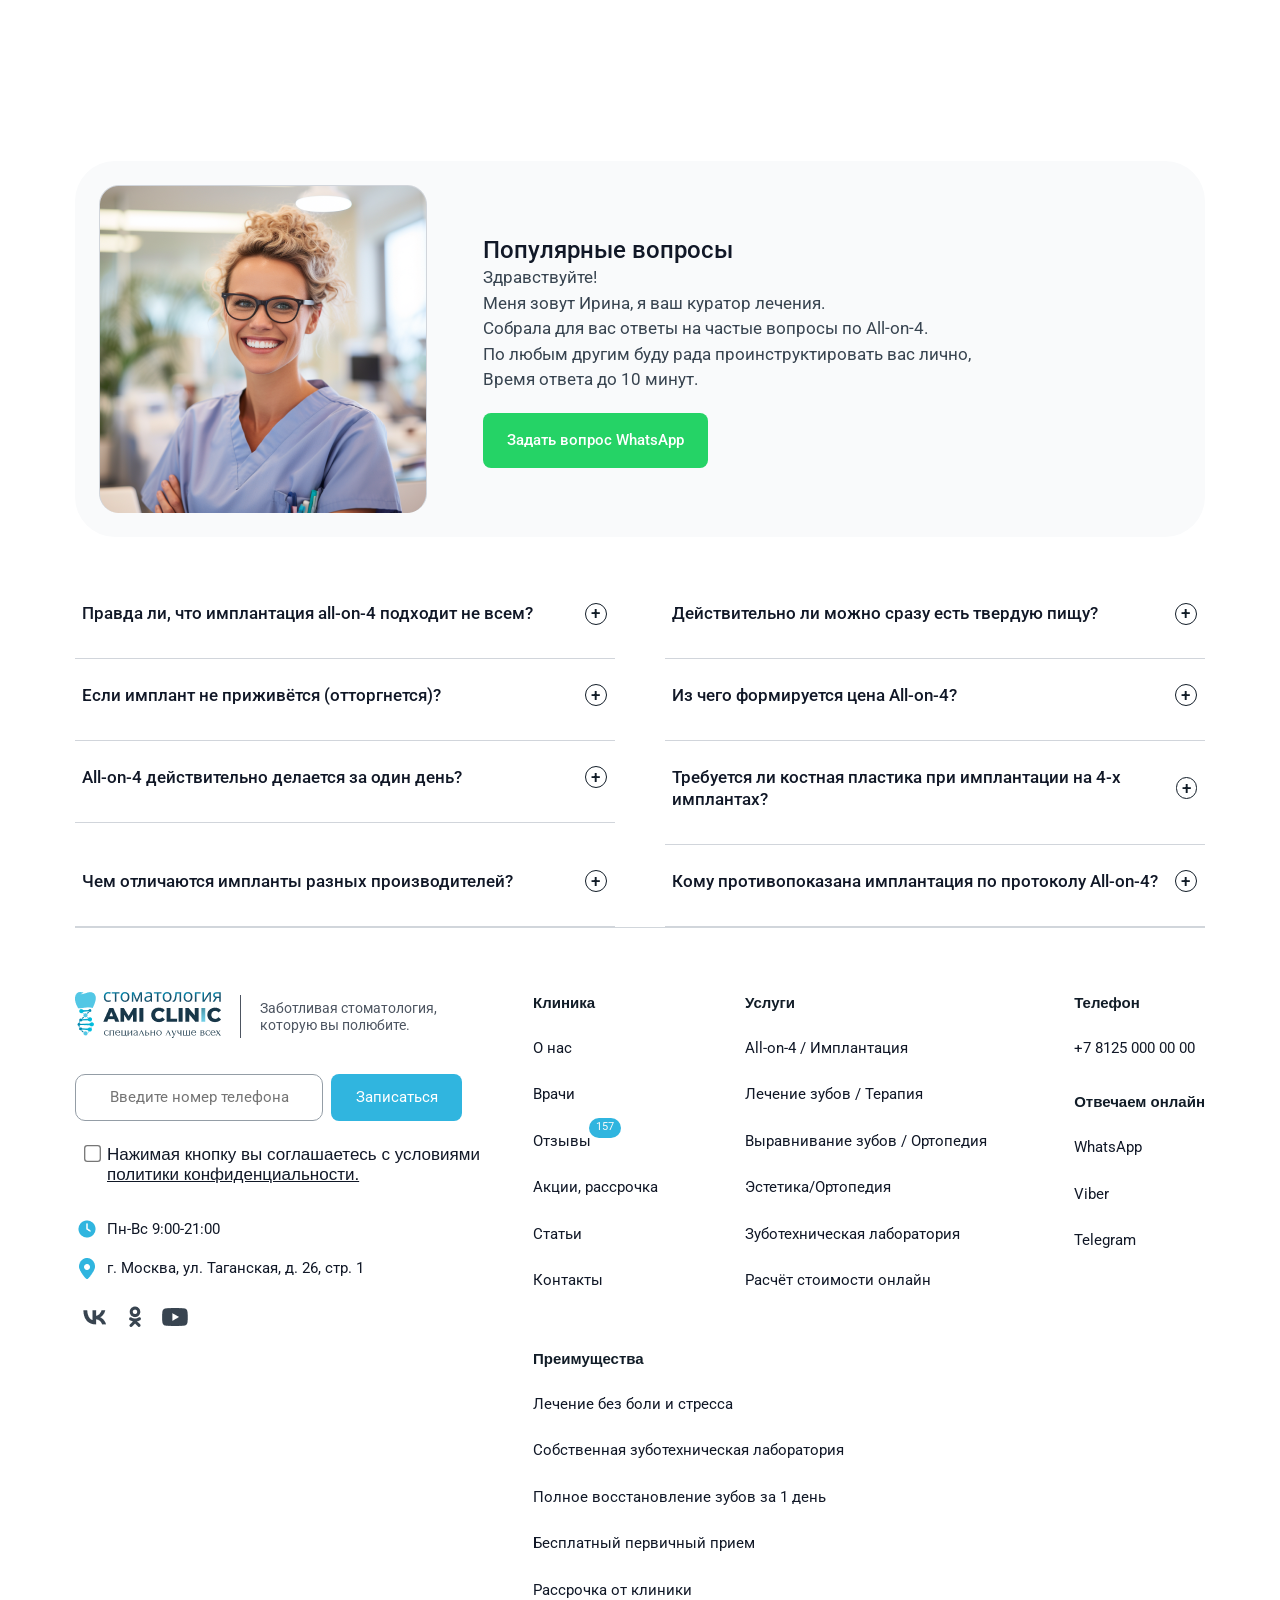
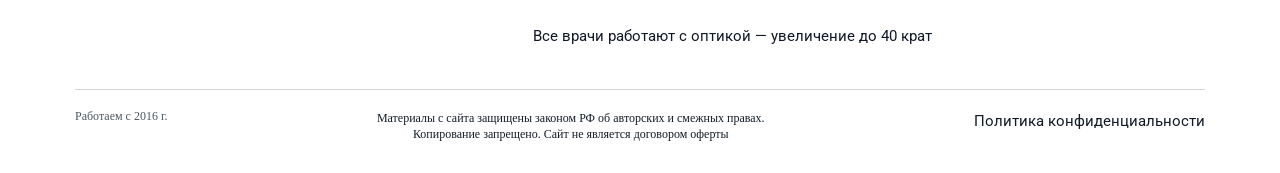
==== commit b1d94444: ""FAQ" закончил" ====
--- a/index.html
+++ b/index.html
@@ -728,7 +728,8 @@
                   <a class="feedback__card--link" href="#">
                     <img src="images/zoon-card.svg" alt="zoon">
                   </a>
-                  <span class="ref__btn feedback__card--btn feedback__card--btn-zoon"><a class="ref__btn--link" href="#">60</a></span>
+                  <span class="ref__btn feedback__card--btn feedback__card--btn-zoon"><a class="ref__btn--link"
+                      href="#">60</a></span>
                 </li>
                 <li class="feedback__card--item">
                   <a class="feedback__card--link" href="#">
@@ -743,6 +744,95 @@
                   <span class="ref__btn feedback__card--btn"><a class="ref__btn--link" href="#">4</a></span>
                 </li>
               </ul>
+            </div>
+          </div>
+        </div>
+      </div>
+
+      <!-- FAQ -->
+
+      <div class="main__faq">
+        <div class="container">
+          <div class="main__faq--inner">
+            <div class="main__faq--curator">
+              <img class="main__faq--curator-img" src="images/curator-problem-irina.png"
+                alt="фотография куратора Ирина">
+              <h6 class="main__faq--curator-title">Популярные вопросы</h6>
+              <p class="main__faq--curator-text">Здравствуйте!<br>
+                Меня зовут Ирина, я ваш куратор лечения.<br>
+                Собрала для вас ответы на частые вопросы по All-on-4.<br>
+                По любым другим буду рада проинструктировать вас лично,<br>
+                Время ответа до 10 минут.</p>
+              <a class="buttons main__faq--curator-btn" href="#">Задать вопрос WhatsApp</a>
+            </div>
+            <div class="main__faq--problem">
+              <ul class="main__faq--problem-list">
+                <li class="main__faq--problem-item">
+                  <details>
+                    <summary class="faq--problem-item-title">Правда ли, что имплантация all-on-4 подходит не всем?</summary>
+                    <p class="faq--problem-item-text">Lorem Ipsum is simply dummy text of the printing and typesetting industry. Lorem Ipsum has been the industry's standard
+                    dummy text ever since the 1500s, when an unknown printer took a galley of type and scrambled it to make a type specimen
+                    book.</p>
+                  </details>
+                </li>
+                <li class="main__faq--problem-item">
+                  <details>
+                    <summary class="faq--problem-item-title">Действительно ли можно сразу есть твердую пищу?</summary>
+                    <p class="faq--problem-item-text">Lorem Ipsum is simply dummy text of the printing and typesetting industry. Lorem Ipsum has been the industry's standard
+                    dummy text ever since the 1500s, when an unknown printer took a galley of type and scrambled it to make a type specimen
+                    book.</p>
+                  </details>
+                </li>
+                <li class="main__faq--problem-item">
+                  <details>
+                    <summary class="faq--problem-item-title">Если имплант не приживётся (отторгнется)?</summary>
+                    <p class="faq--problem-item-text">loremLorem Ipsum is simply dummy text of the printing and typesetting industry. Lorem Ipsum has been the industry's standard
+                    dummy text ever since the 1500s, when an unknown printer took a galley of type and scrambled it to make a type specimen
+                    book.</p>
+                  </details>
+                </li>
+                <li class="main__faq--problem-item">
+                  <details>
+                    <summary class="faq--problem-item-title">Из чего формируется цена All-on-4?</summary>
+                    <p class="faq--problem-item-text">Lorem Ipsum is simply dummy text of the printing and typesetting industry. Lorem Ipsum has been the industry's standard
+                    dummy text ever since the 1500s, when an unknown printer took a galley of type and scrambled it to make a type specimen
+                    book.</p>
+                  </details>
+                </li>
+                <li class="main__faq--problem-item">
+                  <details>
+                    <summary class="faq--problem-item-title">All-on-4 действительно делается за один день?</summary>
+                    <p class="faq--problem-item-text">Lorem Ipsum is simply dummy text of the printing and typesetting industry. Lorem Ipsum has been the industry's standard
+                    dummy text ever since the 1500s, when an unknown printer took a galley of type and scrambled it to make a type specimen
+                    book.</p>
+                  </details>
+                </li>
+                <li class="main__faq--problem-item">
+                  <details>
+                    <summary class="faq--problem-item-title">Требуется ли костная пластика при имплантации на 4-х имплантах?</summary>
+                    <p class="faq--problem-item-text">Lorem Ipsum is simply dummy text of the printing and typesetting industry. Lorem Ipsum has been the industry's standard
+                    dummy text ever since the 1500s, when an unknown printer took a galley of type and scrambled it to make a type specimen
+                    book.</p>
+                  </details>
+                </li>
+                <li class="main__faq--problem-item">
+                  <details>
+                    <summary class="faq--problem-item-title">Чем отличаются импланты разных производителей?</summary>
+                    <p class="faq--problem-item-text">Lorem Ipsum is simply dummy text of the printing and typesetting industry. Lorem Ipsum has been the industry's standard
+                    dummy text ever since the 1500s, when an unknown printer took a galley of type and scrambled it to make a type specimen
+                    book.</p>
+                  </details>
+                </li>
+                <li class="main__faq--problem-item">
+                  <details>
+                    <summary class="faq--problem-item-title">Кому противопоказана имплантация по протоколу All-on-4?</summary>
+                    <p class="faq--problem-item-text">Lorem Ipsum is simply dummy text of the printing and typesetting industry. Lorem Ipsum has been the industry's standard
+                    dummy text ever since the 1500s, when an unknown printer took a galley of type and scrambled it to make a type specimen
+                    book.</p>
+                  </details>
+                </li>
+              </ul>
+
             </div>
           </div>
         </div>
--- a/css/style.css
+++ b/css/style.css
@@ -1261,24 +1261,156 @@
 
 .feedback__card--item {
   display: flex;
-    width: 293px;
-    height: 186px;
-    padding: 77px 61px;
-    justify-content: center;
-    align-items: center;
-    gap: 8px;
-    position: relative;
+  width: 293px;
+  height: 186px;
+  padding: 77px 61px;
+  justify-content: center;
+  align-items: center;
+  gap: 8px;
+  position: relative;
 }
 
 .feedback__card--btn {
   position: absolute;
-    right: 15px;
-    top: 45px;
+  right: 15px;
+  top: 45px;
 }
 
 .feedback__card--btn-zoon {
   right: 40px;
 }
+
+/* FAQ */
+
+.main__faq--inner {
+  margin-top: 90px;
+}
+
+.main__faq--curator {
+  padding: 24px;
+  height: 376px;
+  border-radius: 40px;
+  background: #F9FAFB;
+}
+
+.main__faq--curator-img {
+  float: left;
+  margin-right: 56px;
+}
+
+.main__faq--curator-title {
+  padding-top: 50px;
+  color: #111827;
+  line-height: 125%;
+}
+
+.main__faq--curator-text {
+  color: #384450;
+  line-height: 150%;
+}
+
+
+.main__faq--curator-btn {
+  margin-top: 20px;
+  display: inline-block;
+  background: #25D366;
+}
+
+.main__faq--problem-list {
+  margin-top: 40px;
+  display: grid;
+  grid-template-columns: repeat(2, 4fr);
+  align-items: baseline;
+  grid-auto-rows: minmax(auto, auto);
+  column-gap: 50px;
+}
+
+.main__faq--problem-item {
+  border-bottom: 0.8px solid #D1D5DB;
+  padding: 20px 0;
+}
+
+.faq--problem-item-title {
+  color: #111827;
+  font-size: 17px;
+  font-style: normal;
+  font-weight: 500;
+  line-height: 130%;
+}
+
+.faq--problem-item-text {
+  color: #6B7280;
+  font-size: 15px;
+  font-style: normal;
+  font-weight: 400;
+  line-height: 150%;
+}
+
+details {
+  display: block;
+  margin-bottom: .5rem;
+}
+
+summary::-webkit-details-marker {
+  display: none;
+}
+
+summary::-moz-list-bullet {
+  list-style-type: none;
+}
+
+summary::marker {
+  display: none;
+}
+
+summary {
+  padding: .3em .5em .3em .4em;
+  display: flex;
+  justify-content: space-between;
+  align-items: center;
+  font-size: 1.4em;
+  cursor: pointer;
+}
+
+summary:after {
+  width: 20px;
+  height: 20px;
+  content: "+";
+  display: flex;
+  justify-content: center;
+  align-items: center;
+  transition: transform .5s;
+  border-radius: 20px;
+  border: 0.5px solid #111C27;
+  color: #111C27;
+}
+
+details[open]>summary:after {
+  transform: scale(1, -1);
+  content: "–";
+  opacity: 0.5;
+}
+
+summary~* {
+  padding: 0 1em 0 1em;
+}
+
+details[open] summary~* {
+  animation: sweep .5s ease-in-out;
+}
+
+@keyframes sweep {
+  0% {
+    opacity: 0;
+  }
+
+  100% {
+    opacity: 1;
+  }
+}
+
+
+
 
 
 /* футер */
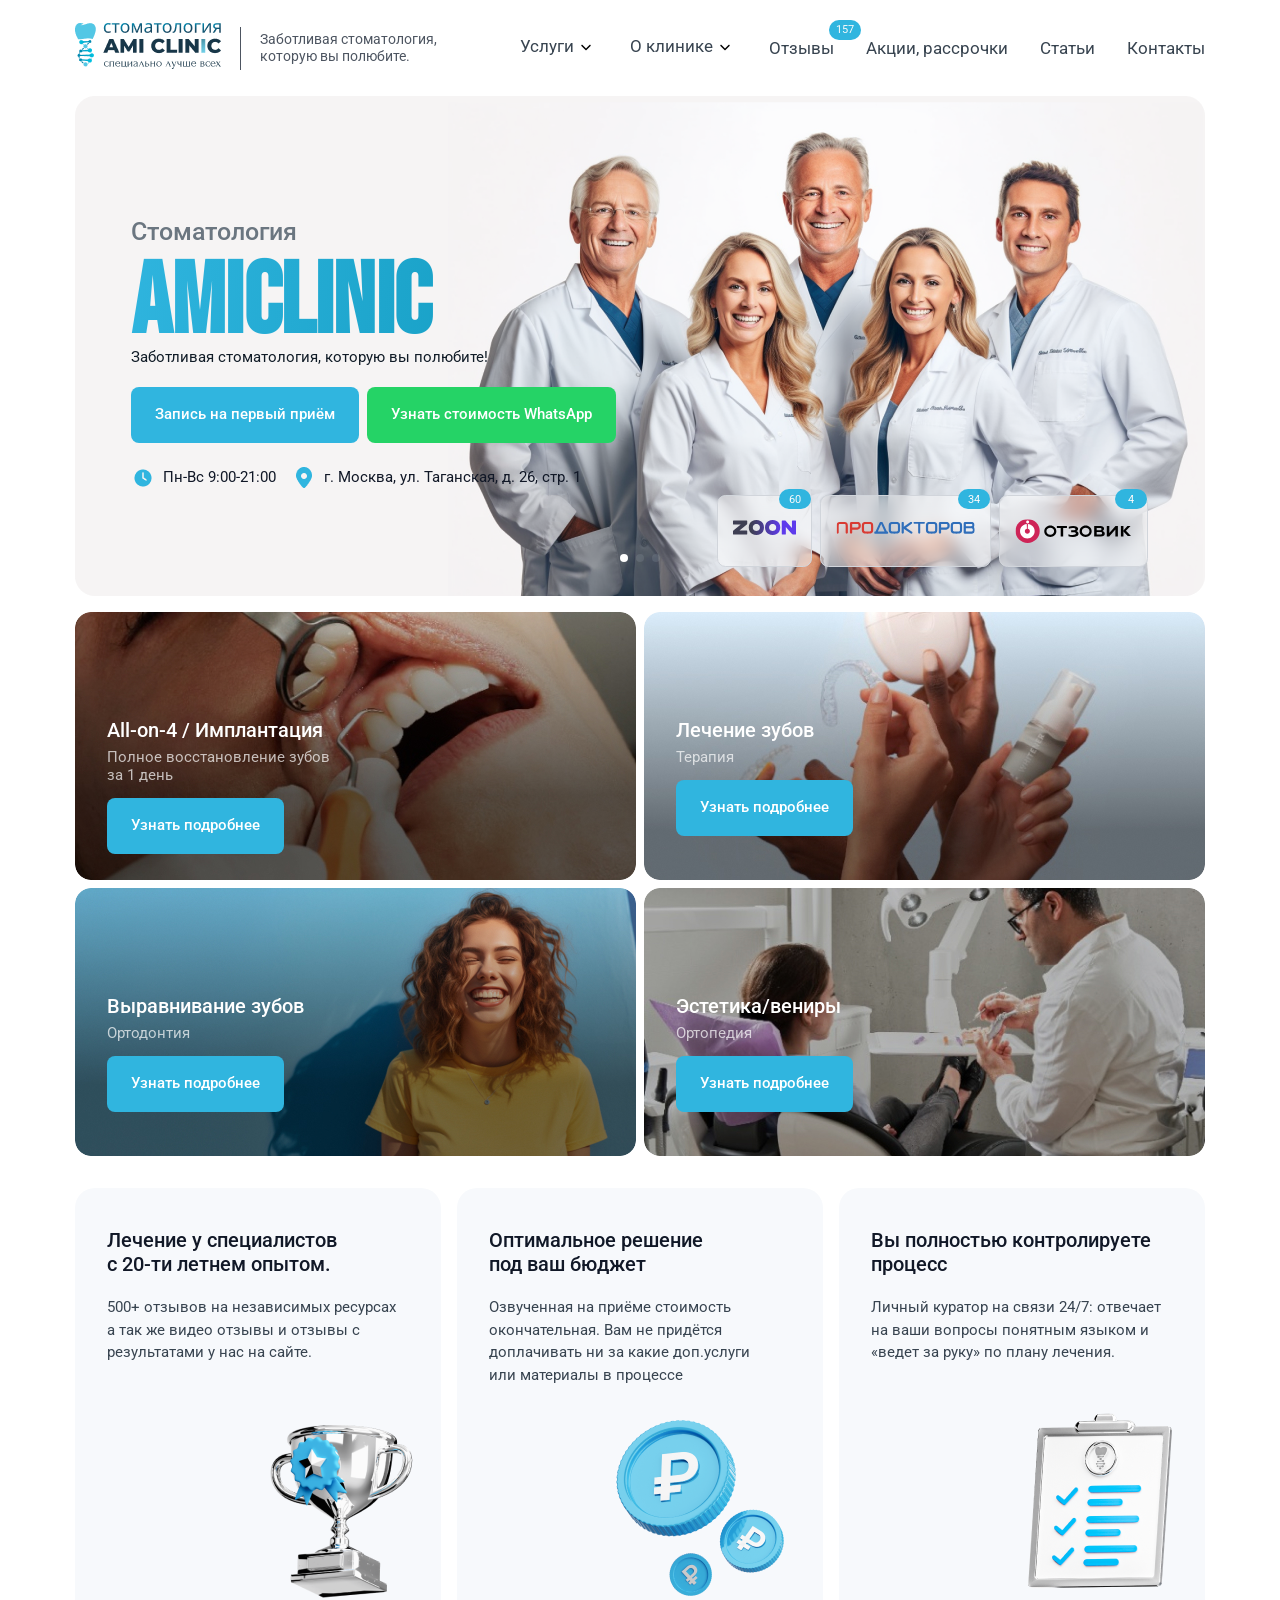
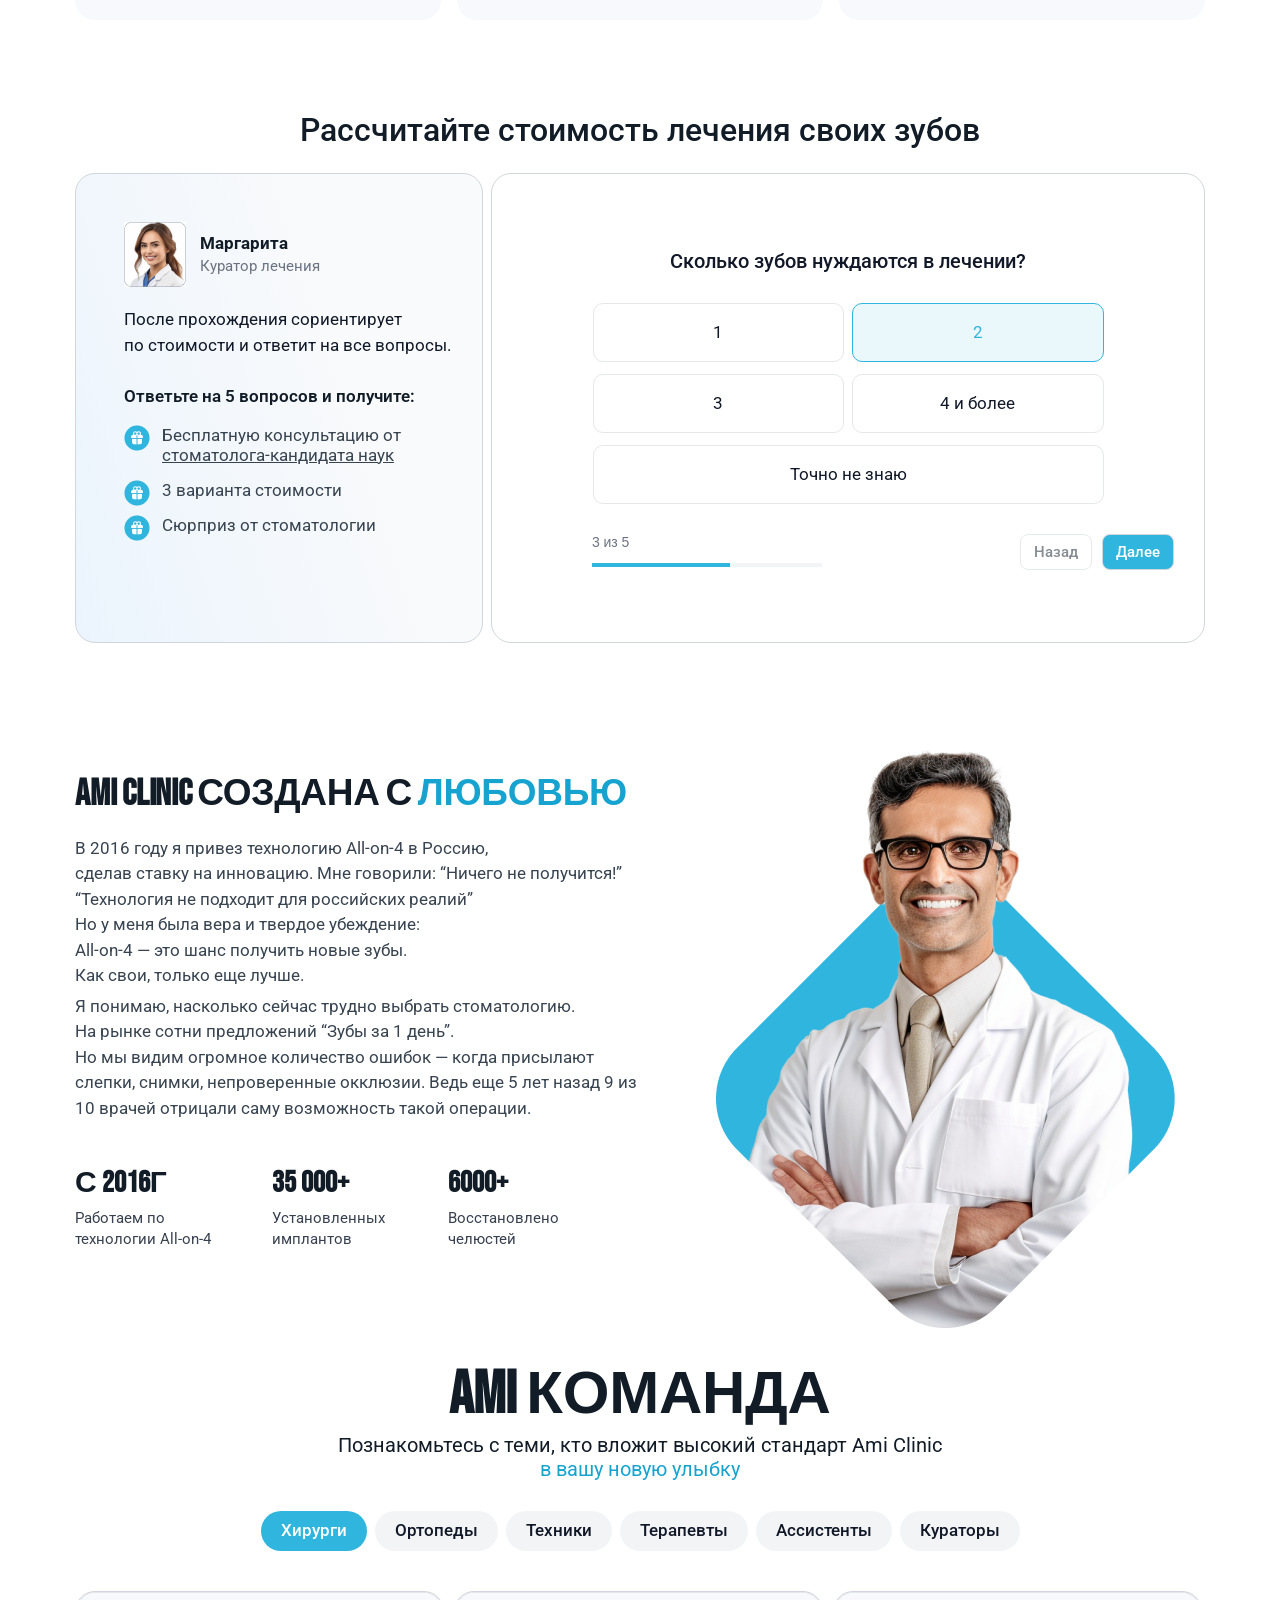
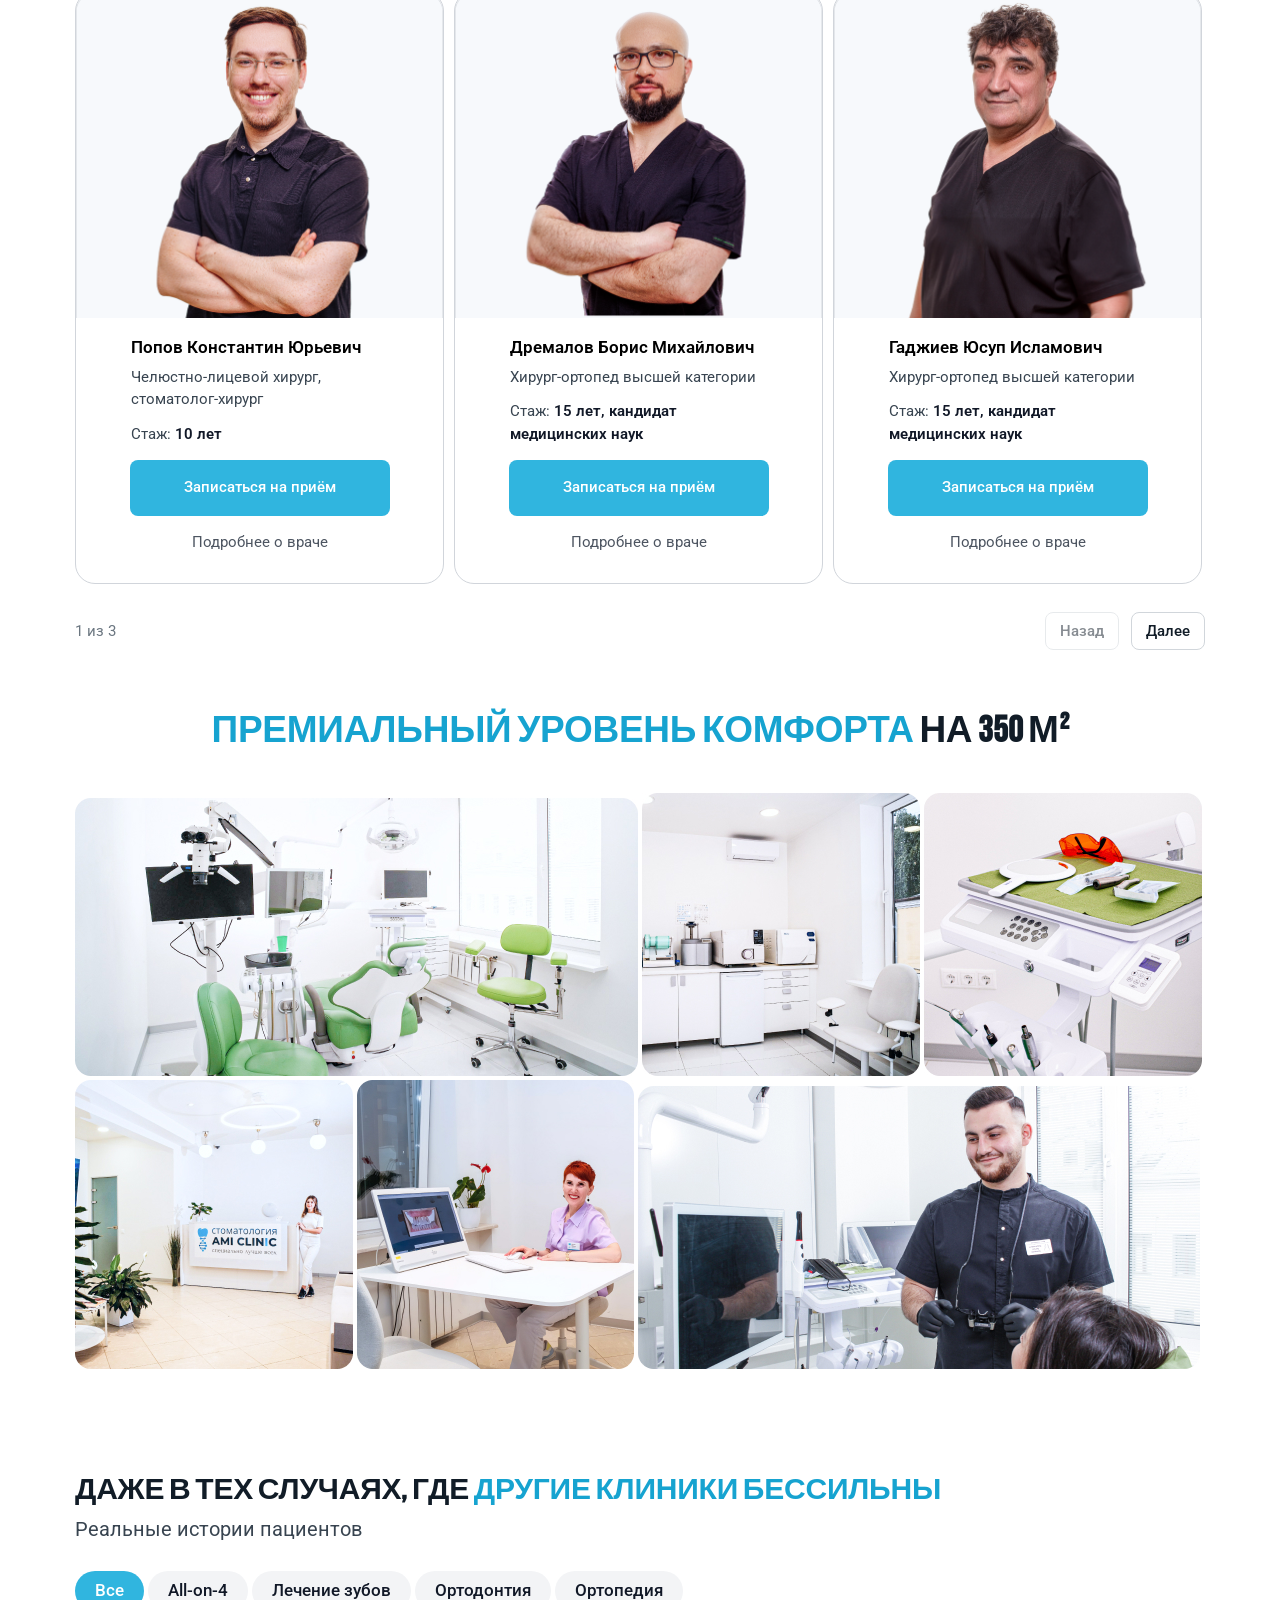
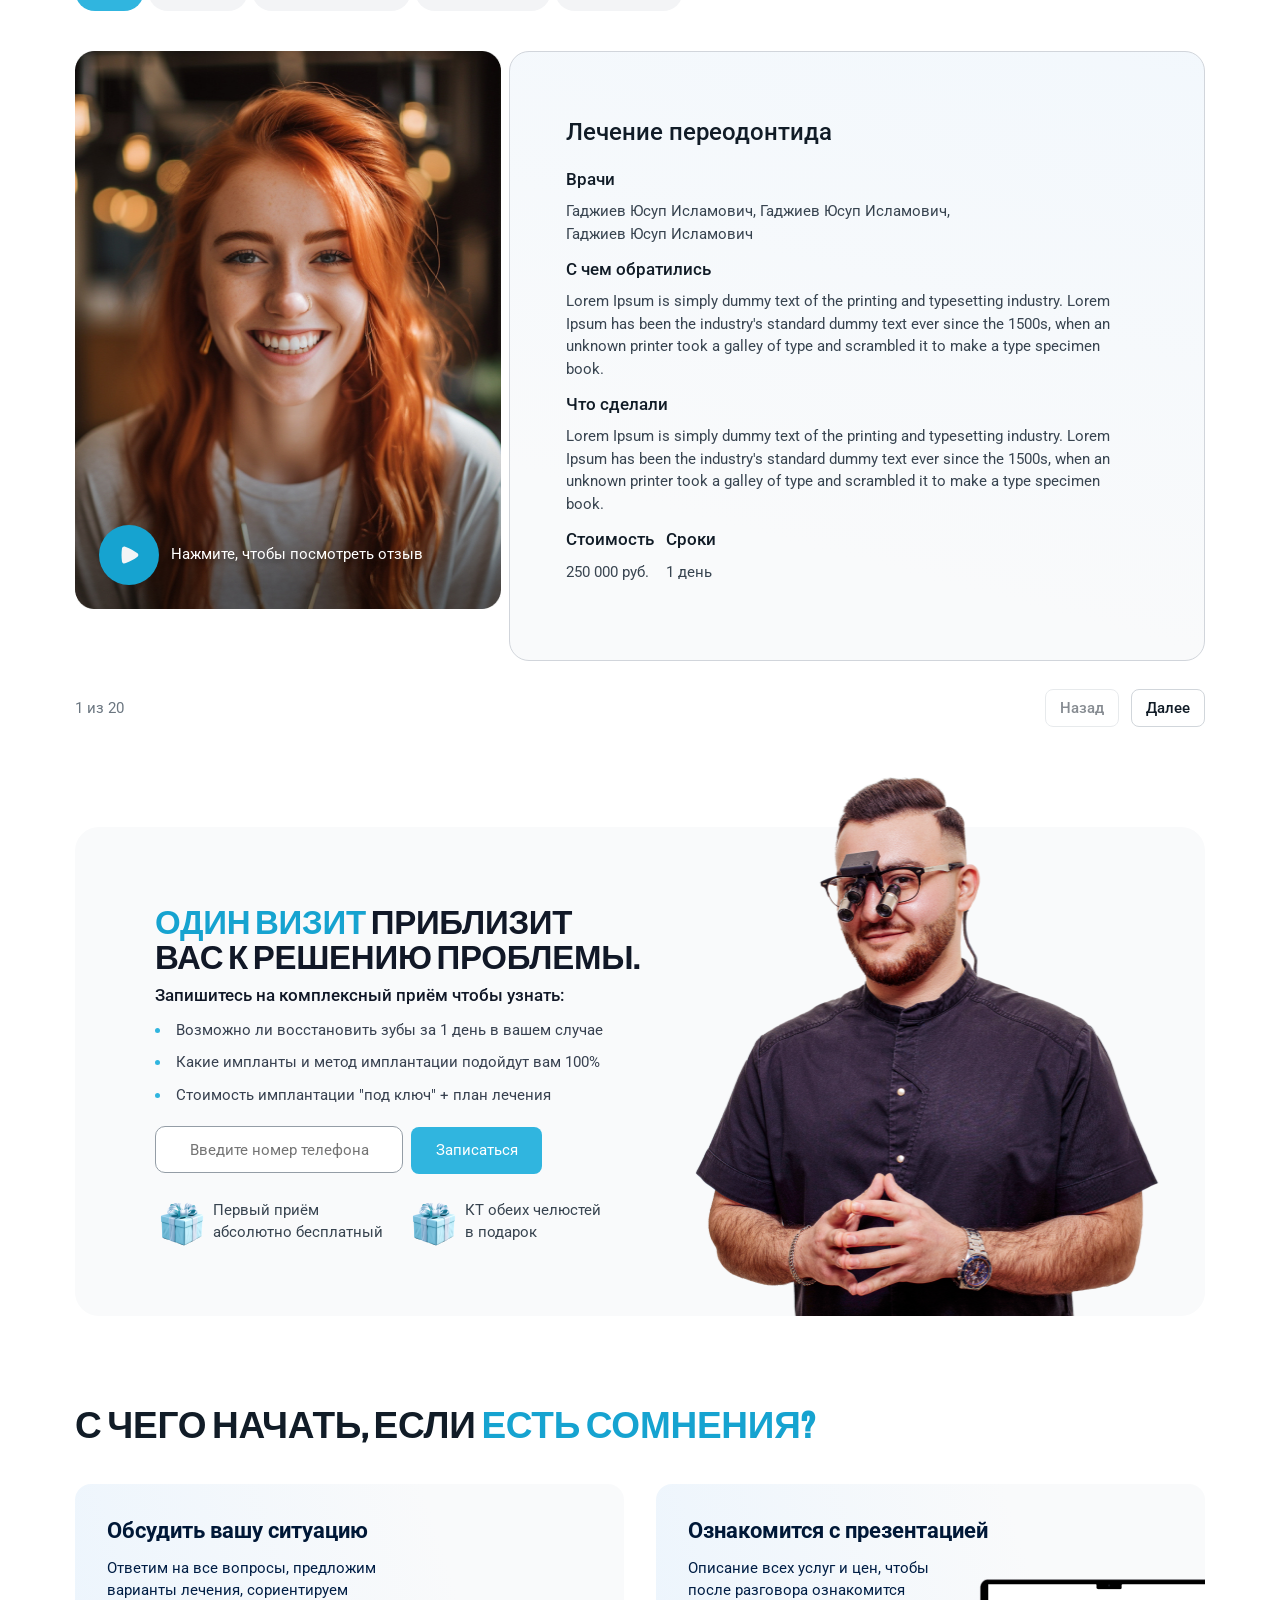
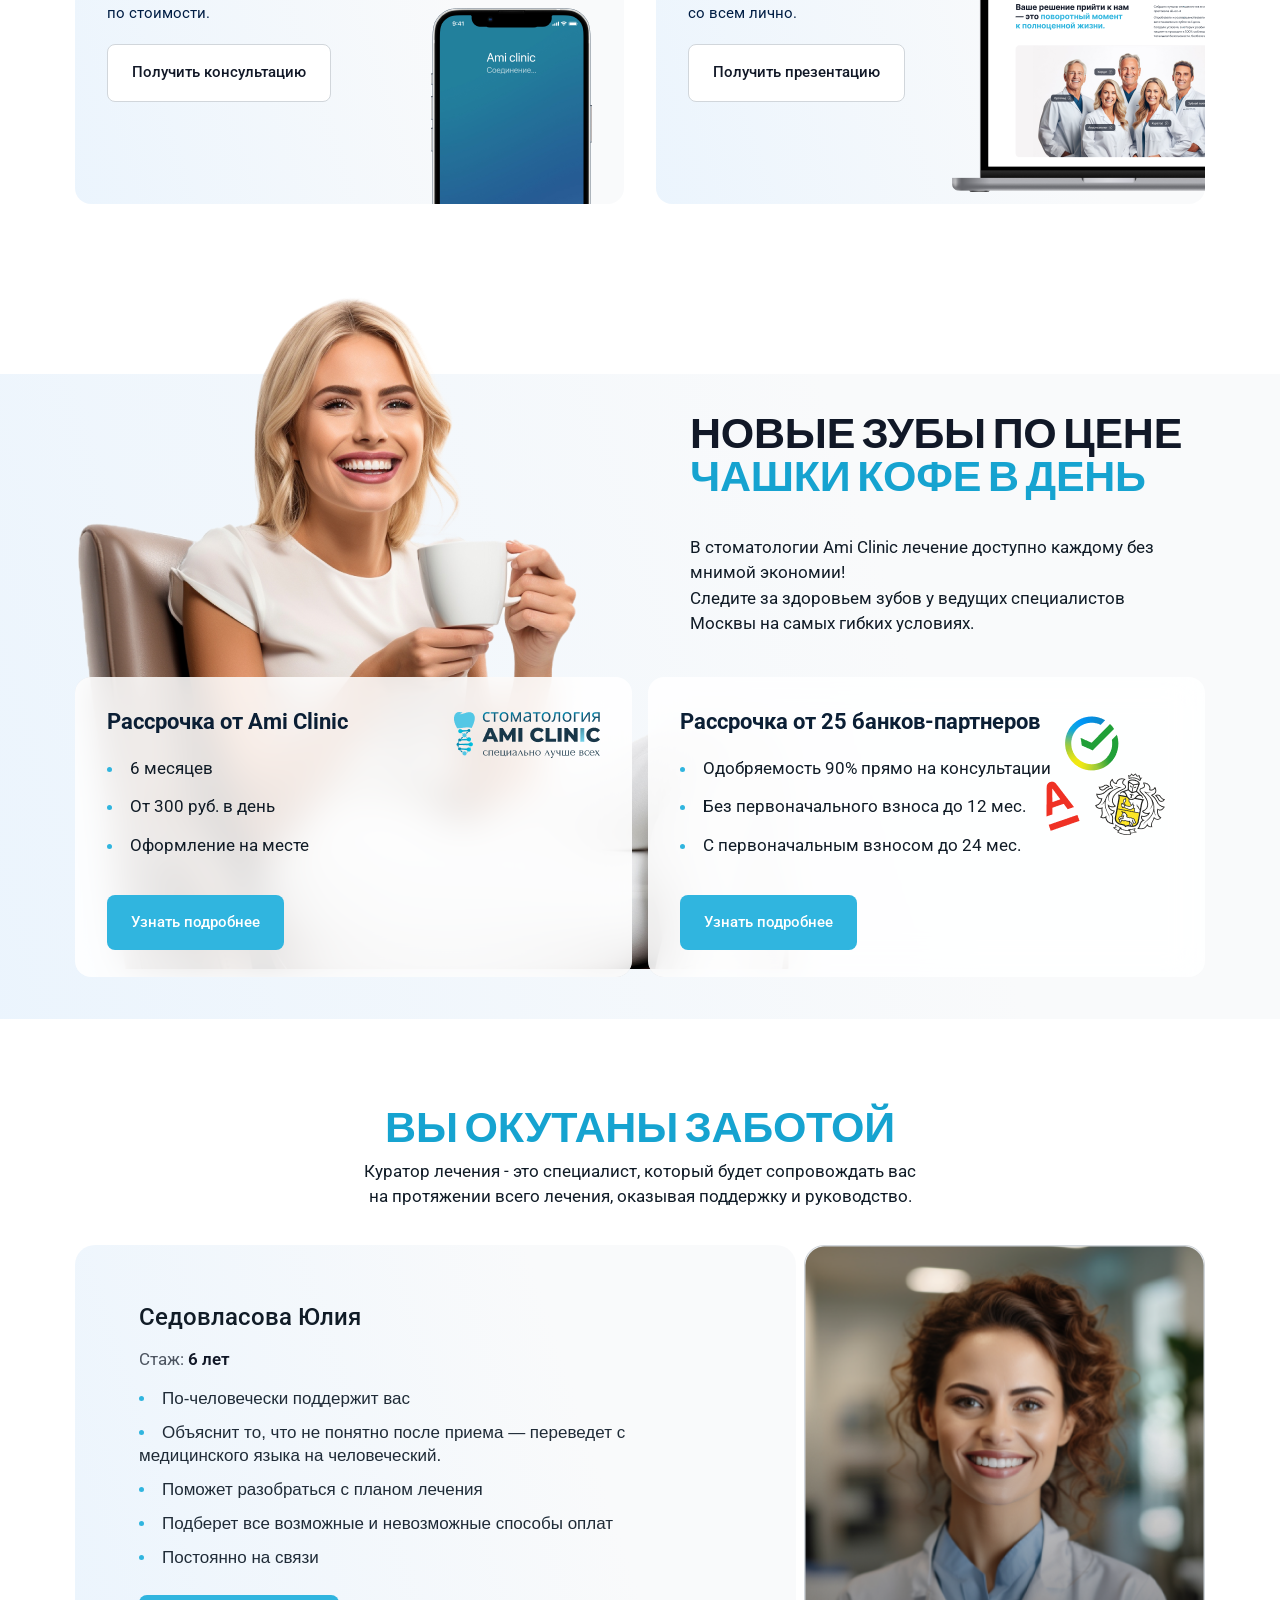
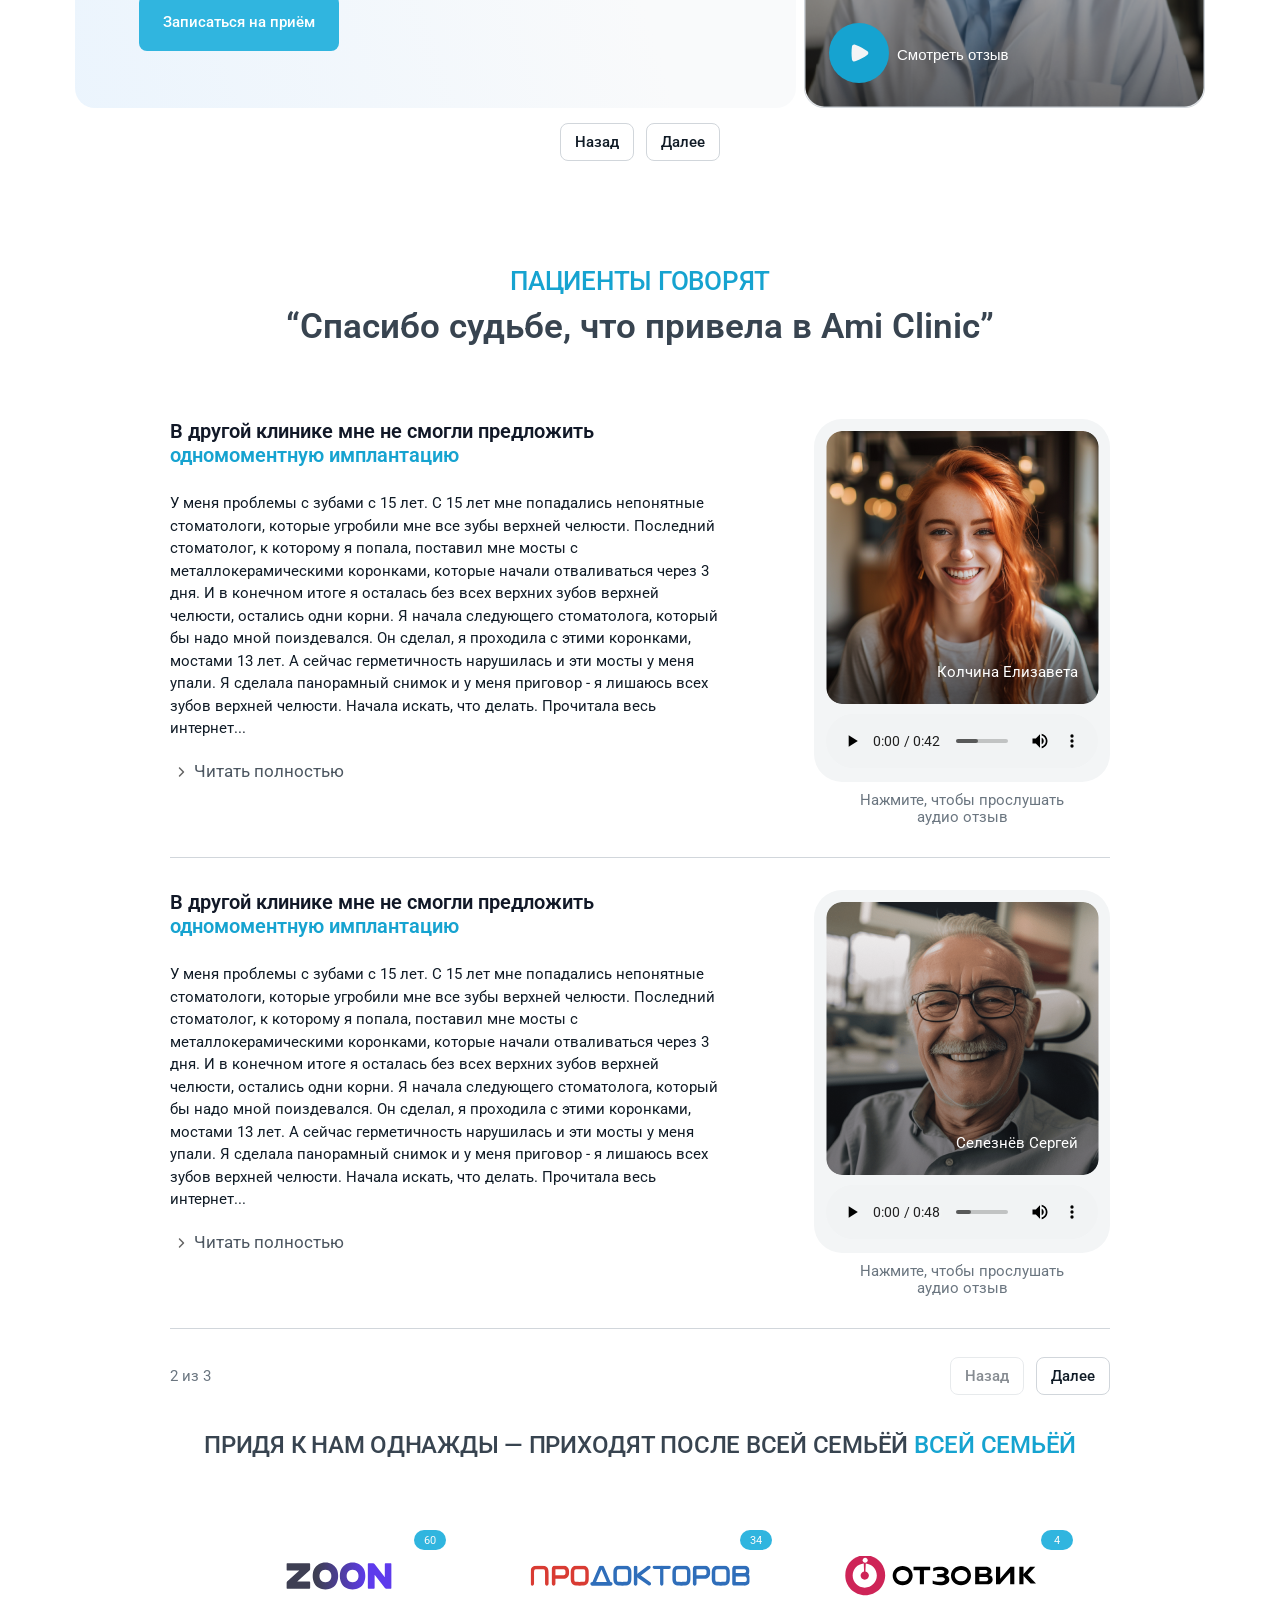
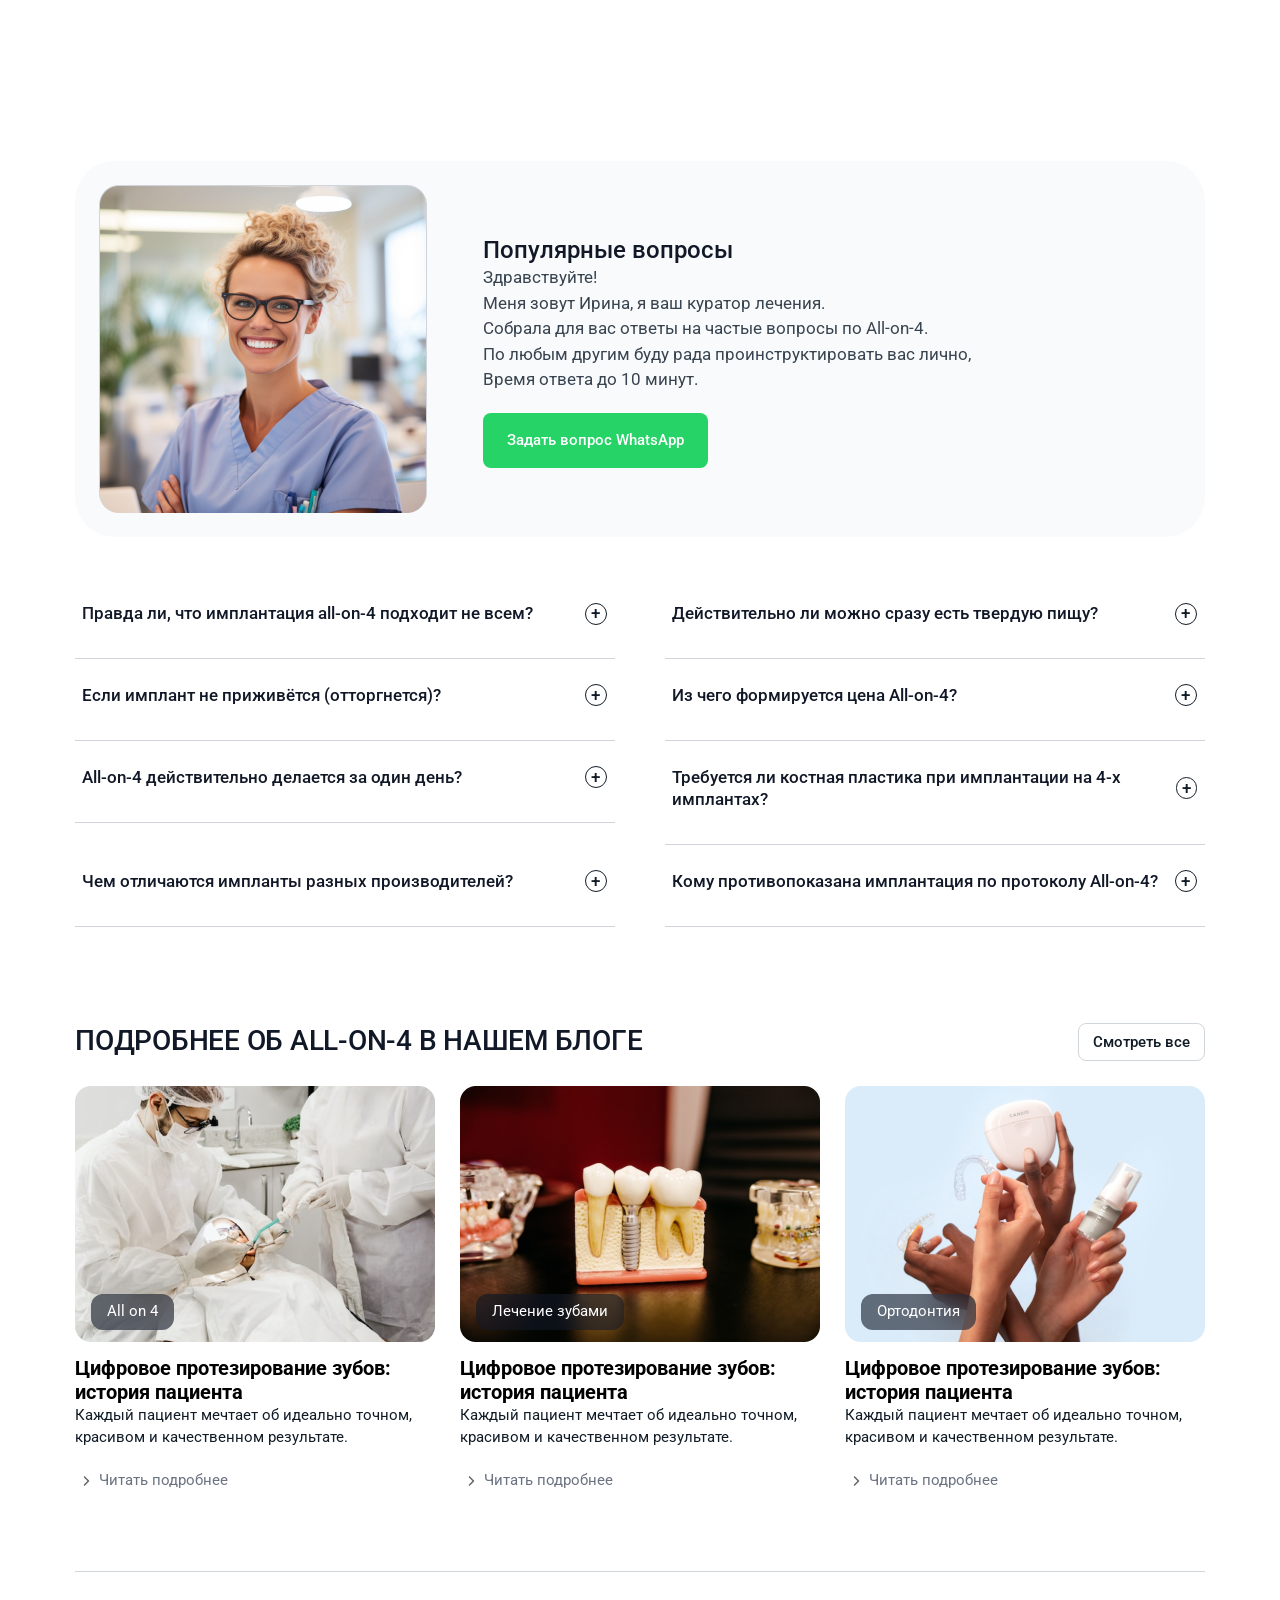
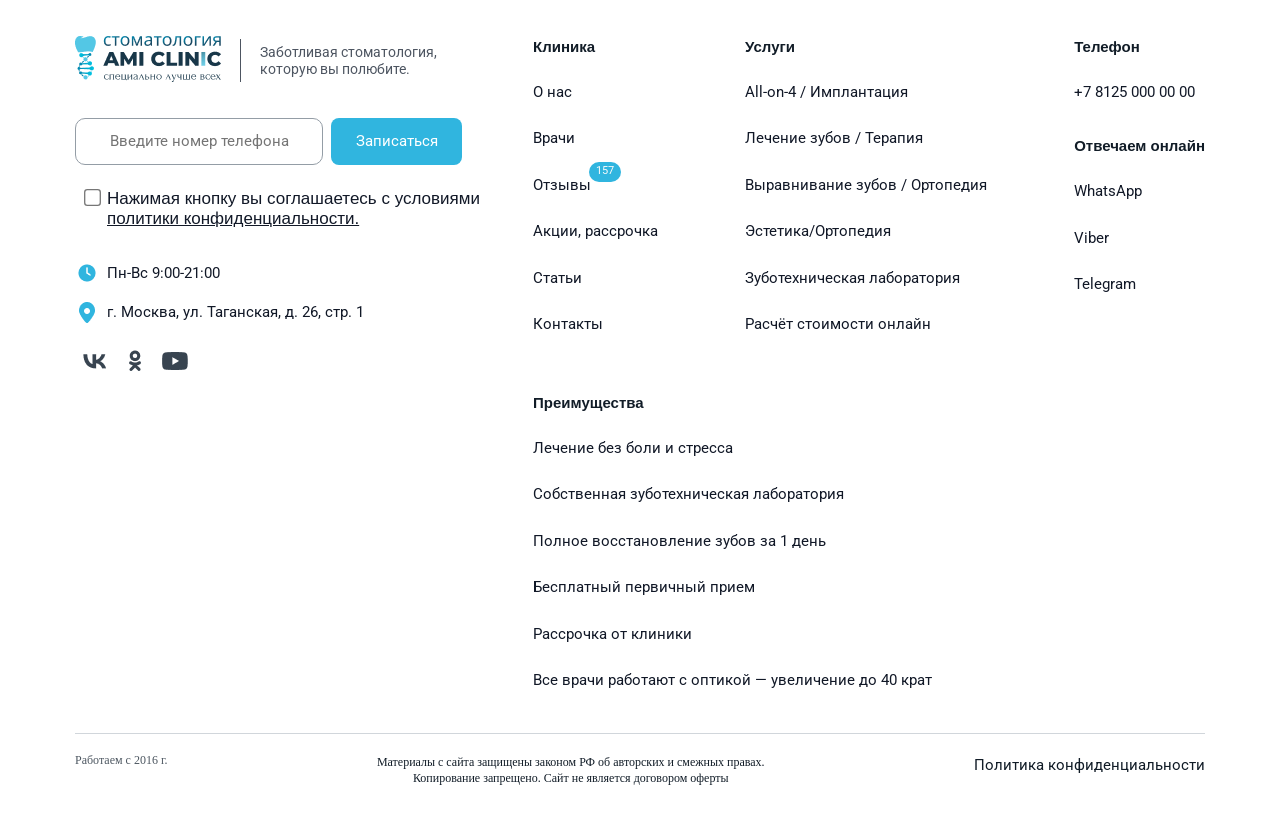
==== commit 3dd6d91d: "",блог закончил"" ====
--- a/index.html
+++ b/index.html
@@ -838,6 +838,58 @@
         </div>
       </div>
 
+      <!-- блог -->
+      
+      <div class="main__blog">
+        <div class="container">
+          <div class="main__blog--inner">
+            <div class="blog__title">
+              <h2 class="blog__title--text">Подробнее об All-on-4 в нашем блоге</h2>
+              <a class="blog__title--btn" href="#">Смотреть все</a>
+            </div>
+            <div class="blog__cards">
+              <div class="blog__card">
+                <div class="blog__card--img">
+                  <img class="blog__card--img-img" src="images/blog-1.png" alt="фото">
+                  <a class="blog__card--img-btn" href="№">All on 4</a>
+                </div>
+                <h6 class="blog__card--title">Цифровое протезирование зубов: история пациента</h6>
+                <p class="blog__card--text">Каждый пациент мечтает об идеально точном, красивом и качественном результате.</p>
+                <a class="blog__card--link" href="#">
+                  <img class="blog__card--link-img" src="images/menu-arrow.svg" alt="">
+                  <p class="blog__card--link-text">Читать подробнее</p>
+                </a>
+              </div>
+              <div class="blog__card">
+                <div class="blog__card--img">
+                  <img class="blog__card--img-img" src="images/blog-2.png" alt="фото">
+                  <a class="blog__card--img-btn" href="№">Лечение зубами</a>
+                </div>
+                <h6 class="blog__card--title">Цифровое протезирование зубов: история пациента</h6>
+                <p class="blog__card--text">Каждый пациент мечтает об идеально точном, красивом и качественном результате.</p>
+                <a class="blog__card--link" href="#">
+                  <img class="blog__card--link-img" src="images/menu-arrow.svg" alt="">
+                  <p class="blog__card--link-text">Читать подробнее</p>
+                </a>
+              </div>
+              <div class="blog__card">
+                <div class="blog__card--img">
+                  <img class="blog__card--img-img" src="images/blog-3.png" alt="фото">
+                  <a class="blog__card--img-btn" href="№">Ортодонтия</a>
+                </div>
+                <h6 class="blog__card--title">Цифровое протезирование зубов: история пациента</h6>
+                <p class="blog__card--text">Каждый пациент мечтает об идеально точном, красивом и качественном результате.</p>
+                <a class="blog__card--link" href="#">
+                  <img class="blog__card--link-img" src="images/menu-arrow.svg" alt="">
+                  <p class="blog__card--link-text">Читать подробнее</p>
+                </a>
+              </div>
+            </div>
+          </div>
+
+        </div>
+      </div>
+
 
 
     </main>
--- a/css/style.css
+++ b/css/style.css
@@ -1409,8 +1409,94 @@
   }
 }
 
-
-
+/* блог */
+
+.main__blog--inner {
+  margin-top: 96px;
+}
+
+.blog__title {
+  display: flex;
+  justify-content: space-between;
+}
+
+.blog__title--text {
+  color: #111827;
+  font-family: Roboto;
+  font-size: 28px;
+  font-weight: 500;
+  line-height: 125%;
+}
+
+.blog__title--btn {
+  padding: 8px 14px;
+  border-radius: 8px;
+  border: 0.5px solid #D1D6DB;
+  color: #111C27;
+  font-size: 15px;
+  font-weight: 500;
+  line-height: 20px;
+}
+
+.blog__cards {
+  margin-top: 25px;
+  height: 425px;
+  display: flex;
+  gap: 25px;
+}
+
+.blog__card--img {
+  border-radius: 16px;
+  position: relative;
+}
+
+.blog__card--img-btn {
+  position: absolute;
+  z-index: 5;
+  bottom: 16px;
+  left: 16px;
+  display: flex;
+  align-items: center;
+  height: 36px;
+  padding: 0px 16px;
+  border-radius: 12px;
+  color: #FFF;
+  background: rgba(17, 24, 39, 0.60);
+  backdrop-filter: blur(12px);
+  font-size: 15px;
+  line-height: 150%;
+}
+
+.blog__card--title {
+  margin-top: 10px;
+  color: #000;
+  font-size: 20px;
+  font-weight: 700;
+  line-height: 120%;
+}
+
+.blog__card--text {
+  color: #111C27;
+  font-size: 15px;
+  line-height: 150%;
+}
+
+.blog__card--link {
+  margin-top: 20px;
+  display: flex;
+  align-items: center;
+}
+
+.blog__card--link-img {
+  transform: rotateZ(270deg);
+  opacity: 0.6;
+}
+
+.blog__card--link-text {
+  color: #6B7280;
+  font-size: 15px;
+  line-height: 141%;
+}
 
 
 /* футер */
@@ -1418,6 +1504,7 @@
 .footer__inner {
   display: grid;
   grid-template-columns: auto auto;
+  margin-top: 60px;
   padding-top: 64px;
   border-top: 0.5px solid #D1D6DB;
 }
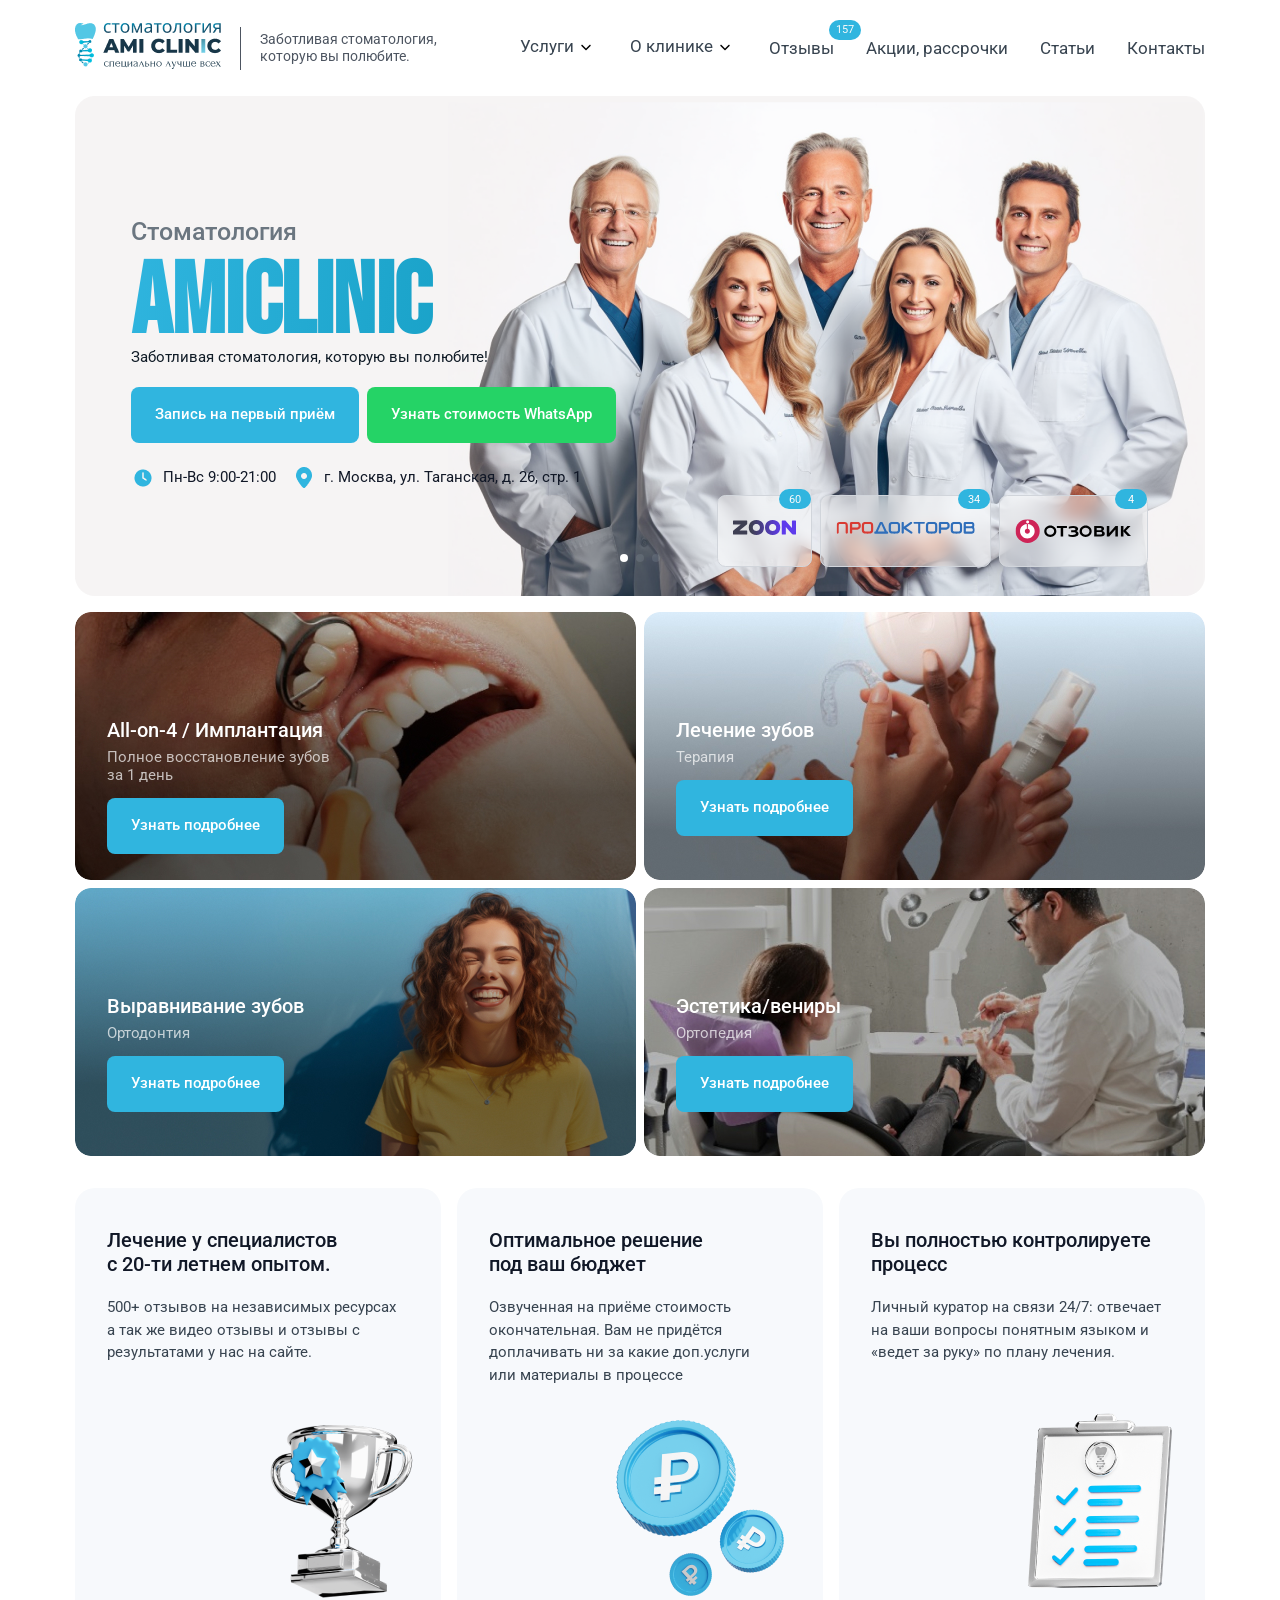
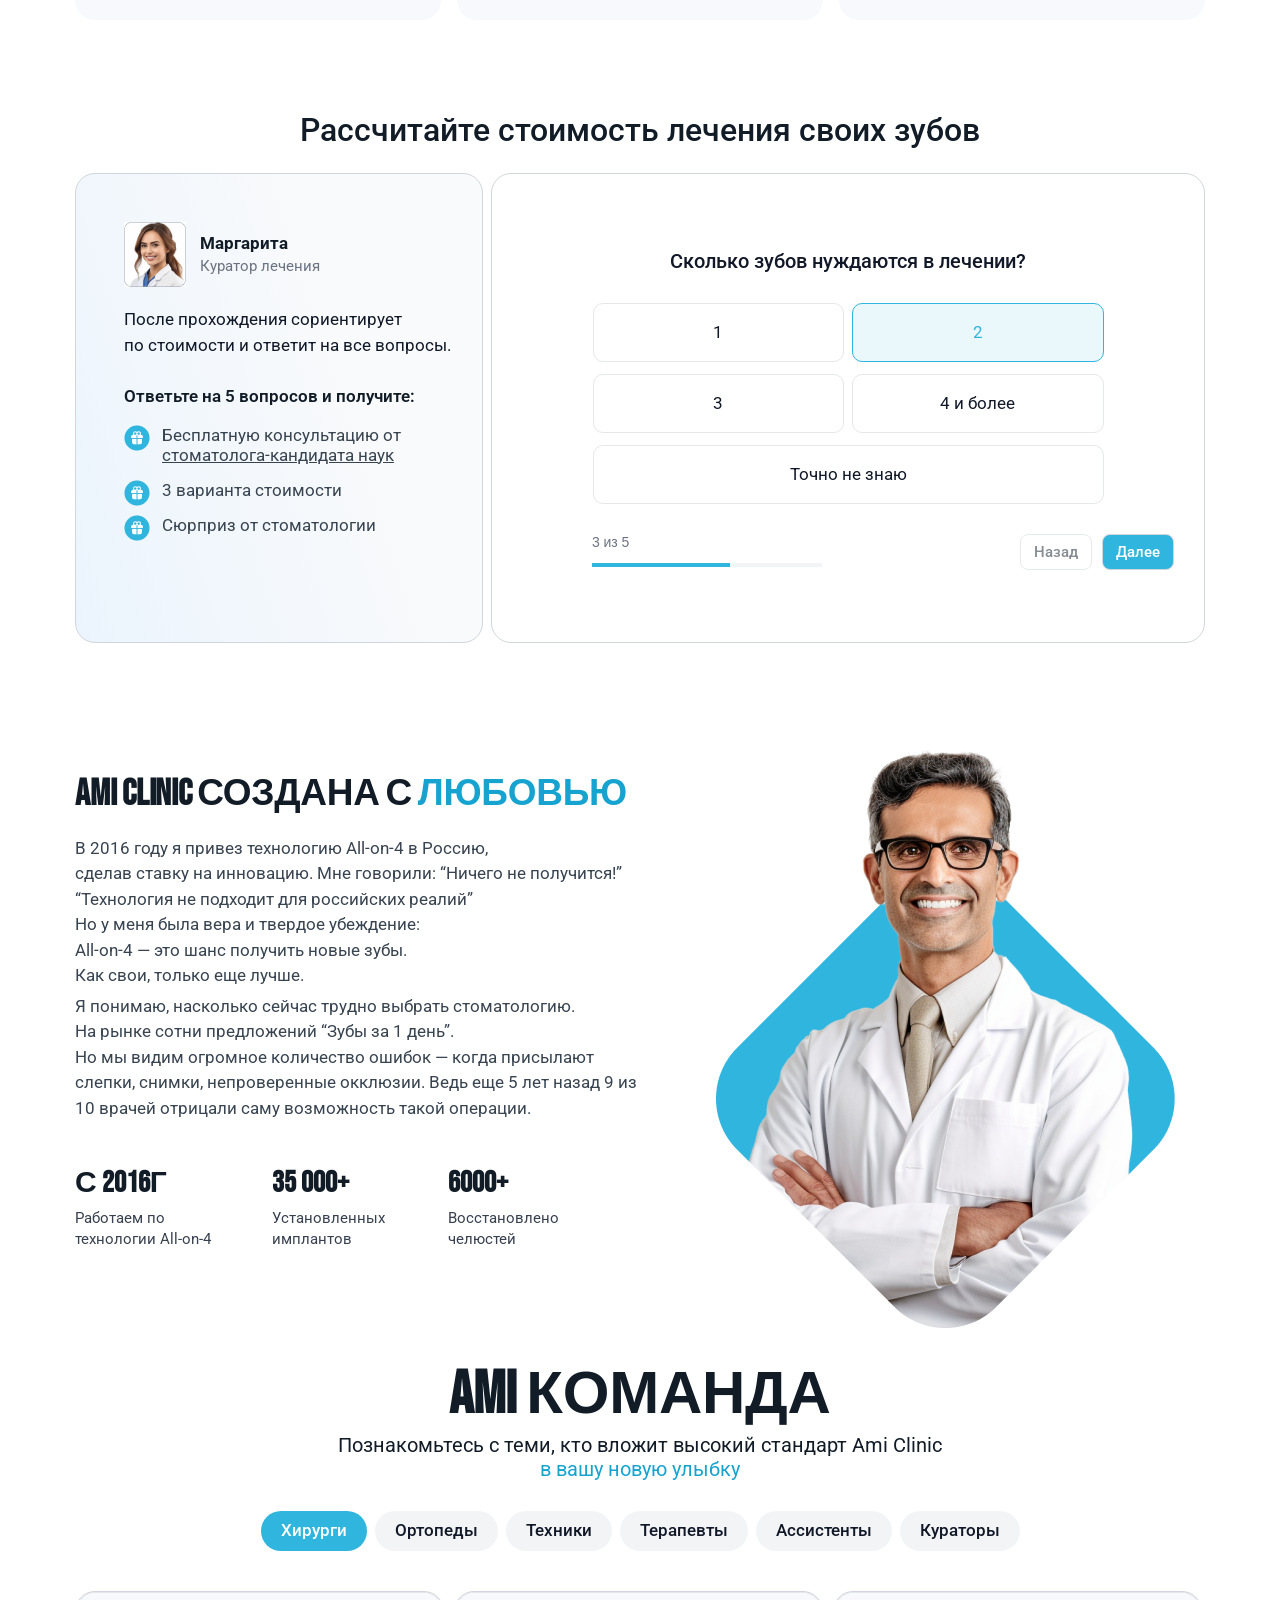
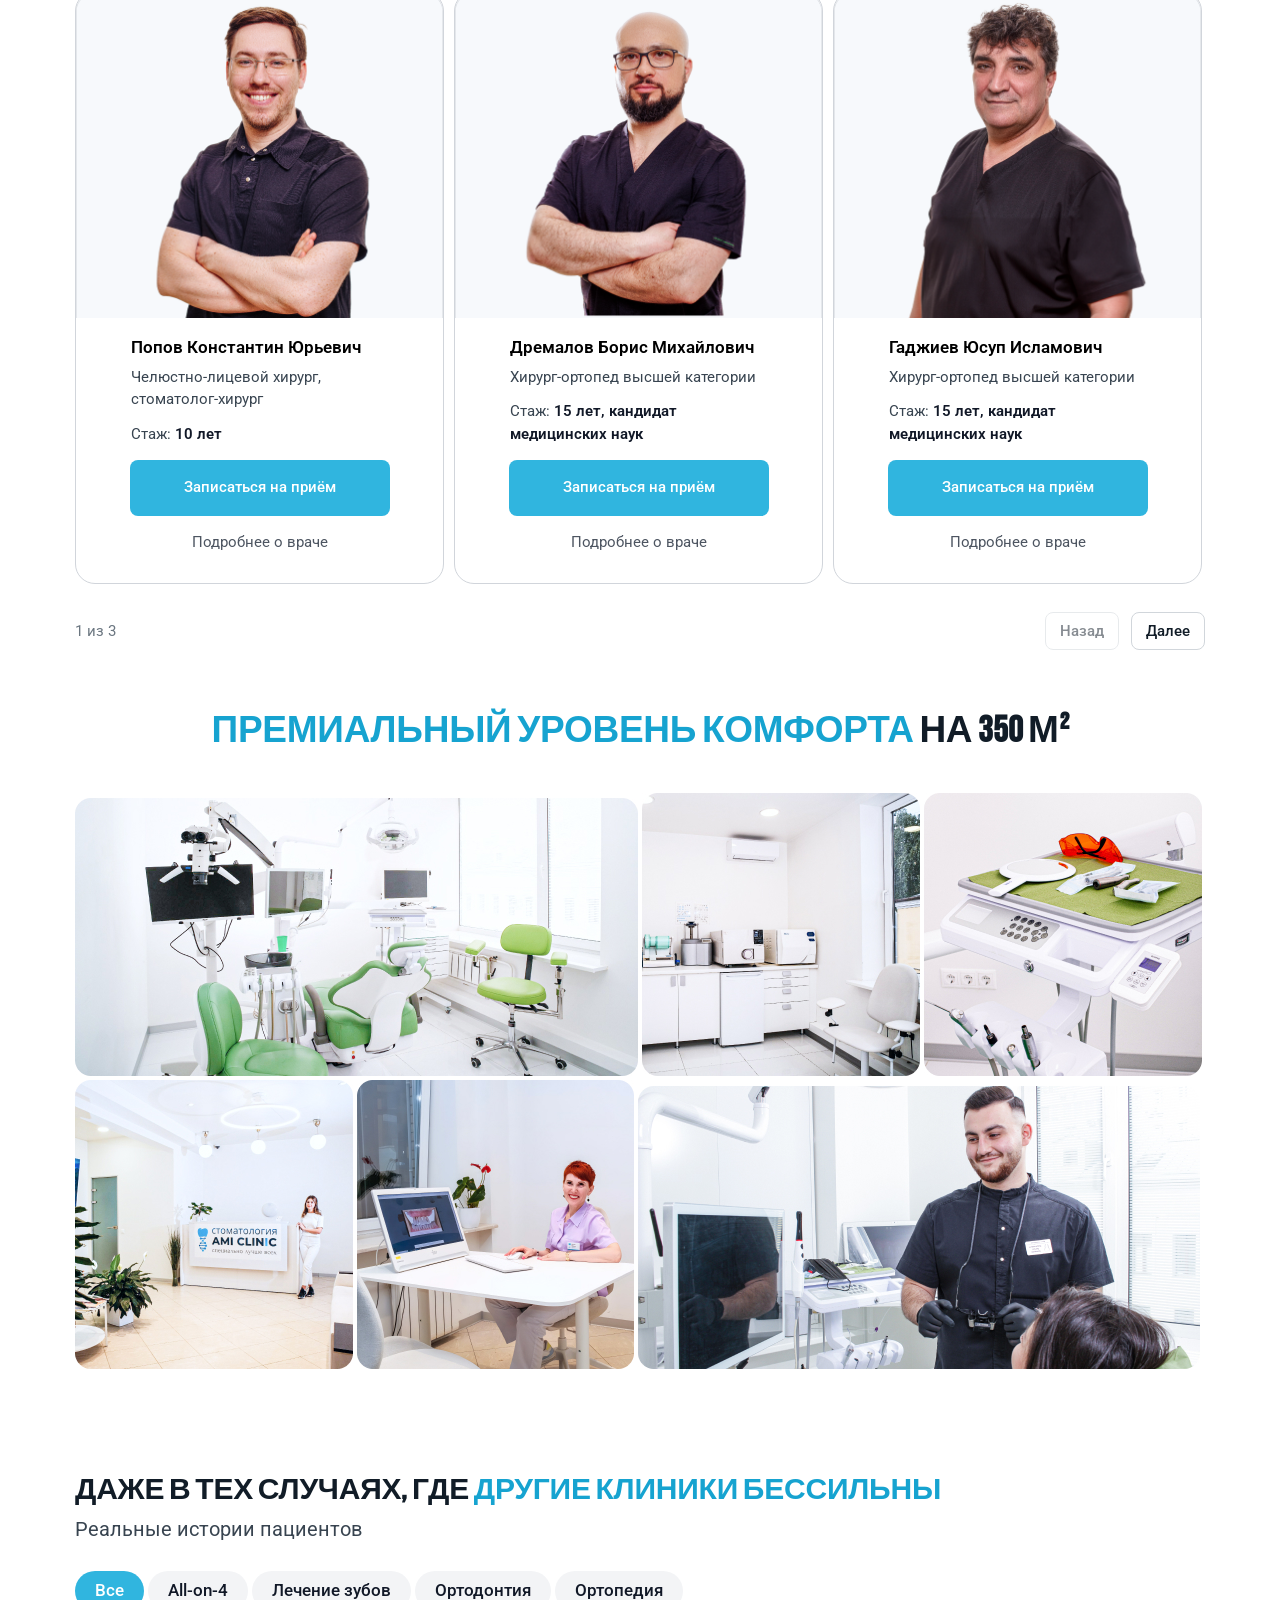
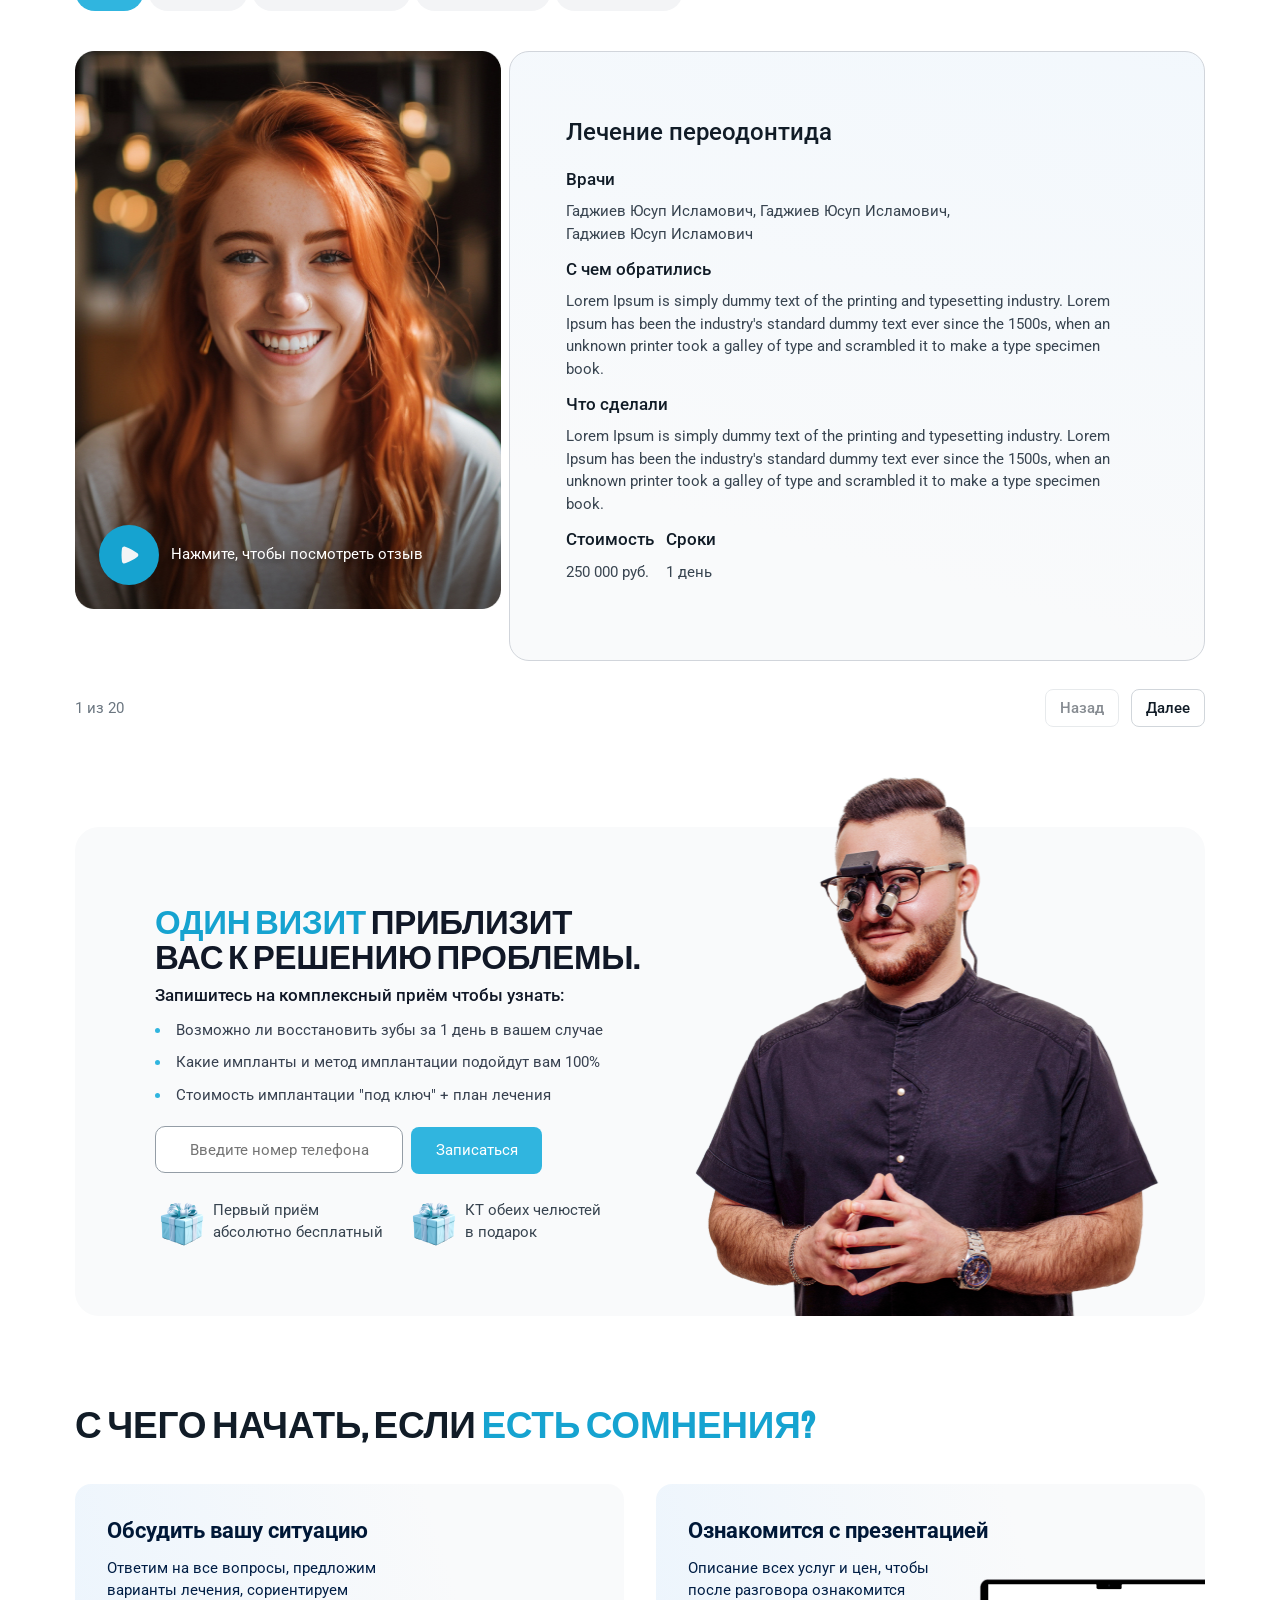
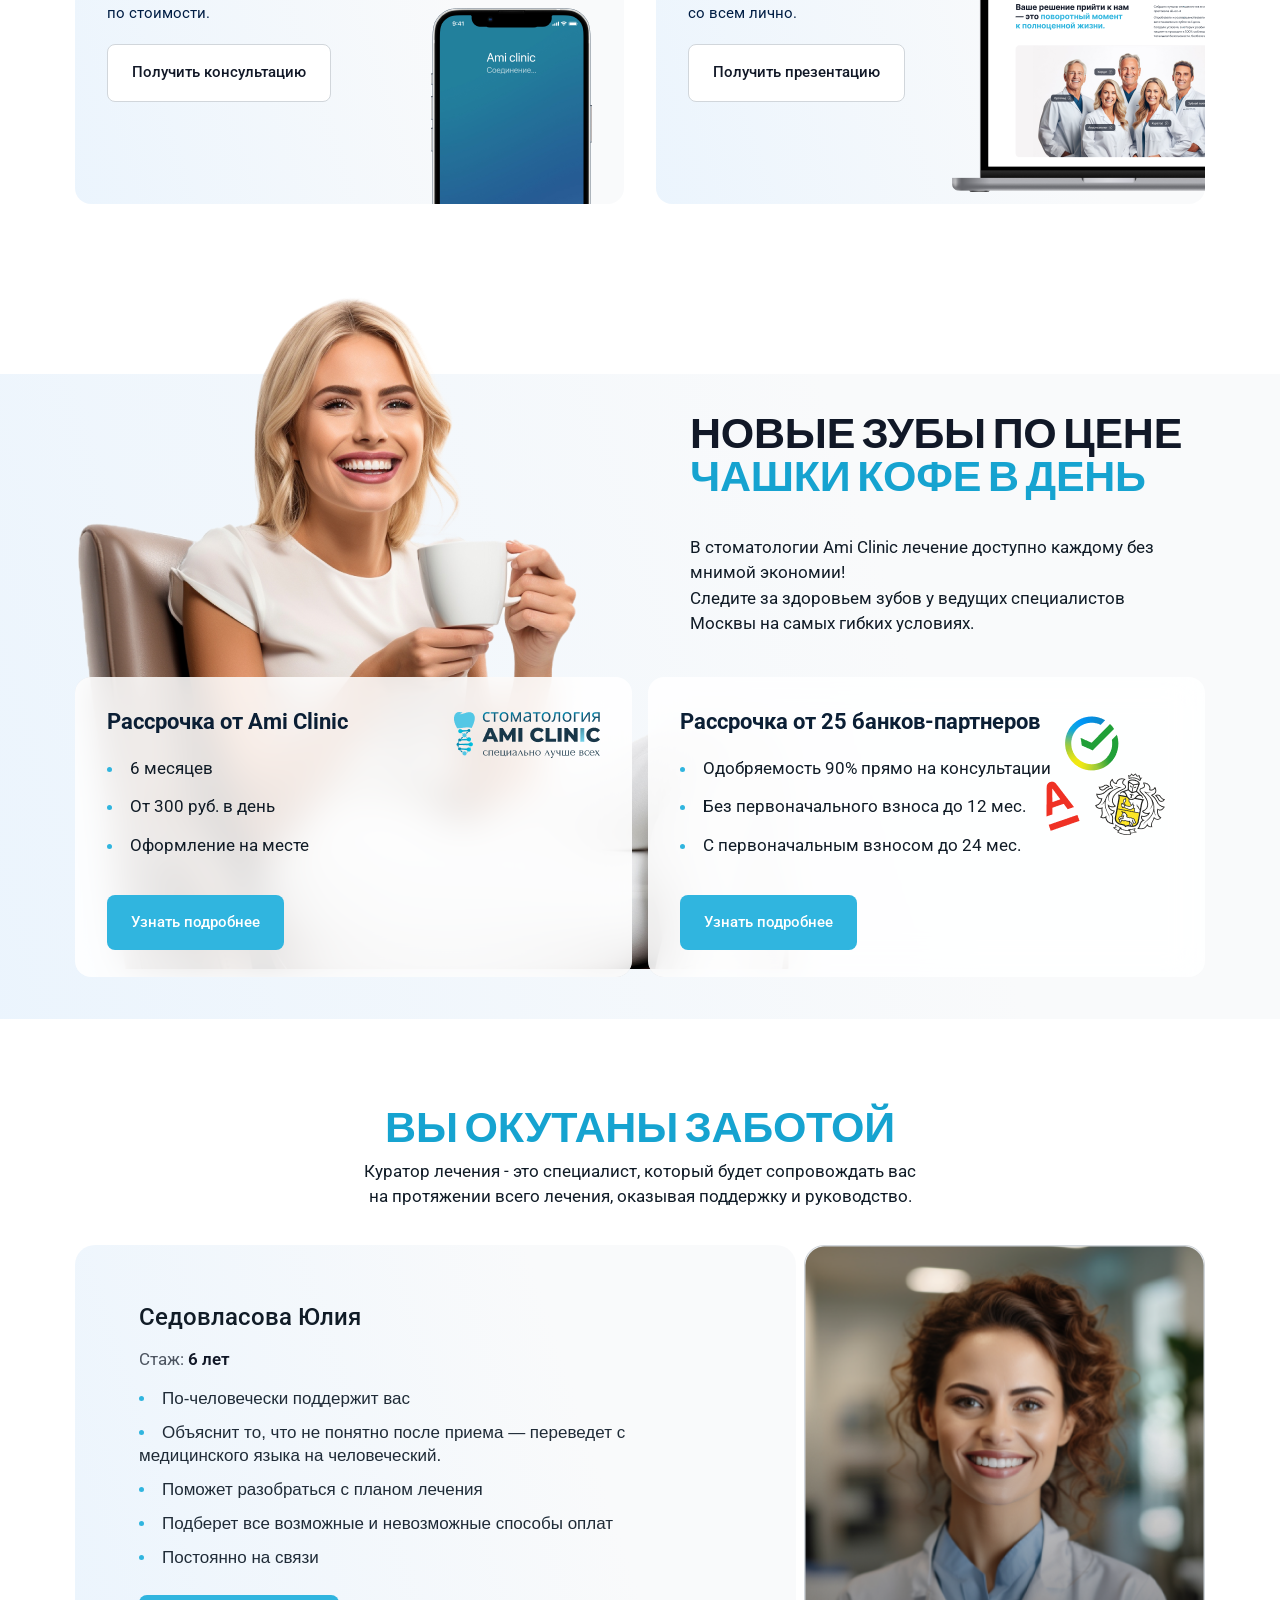
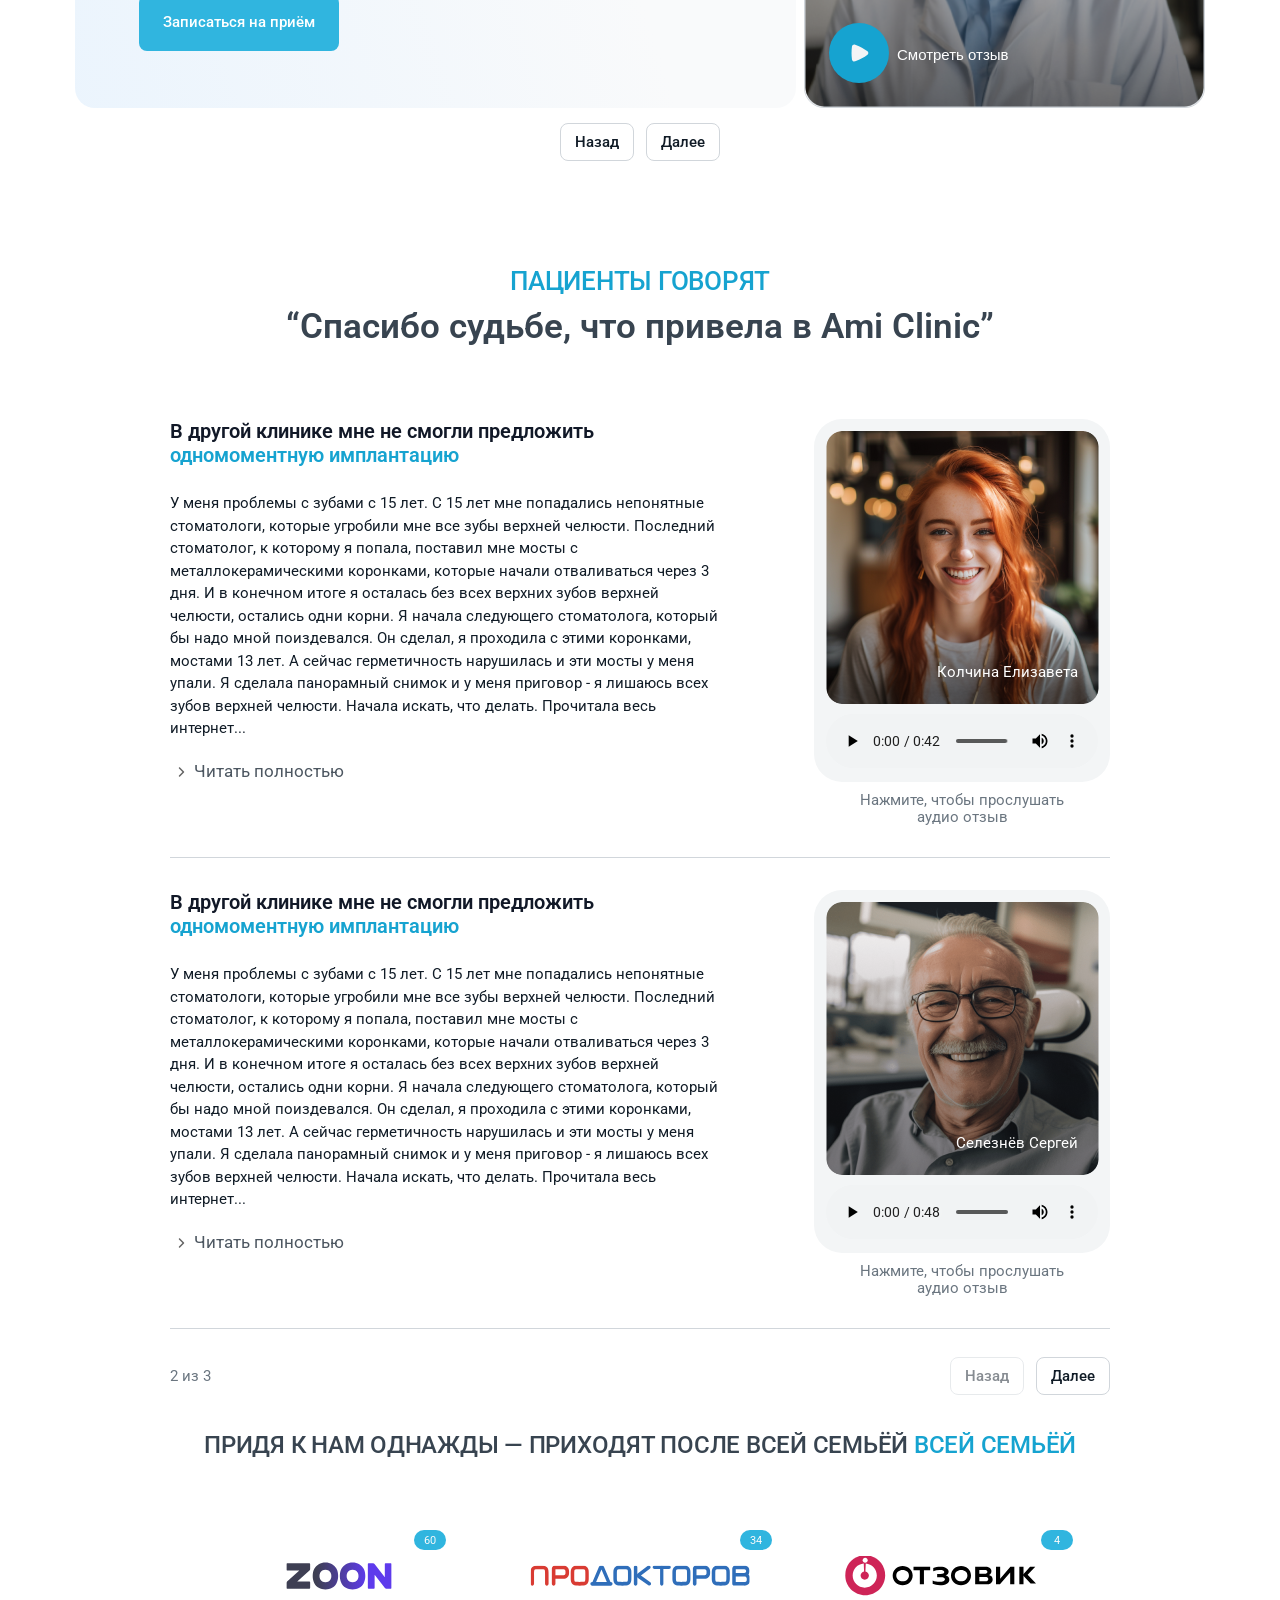
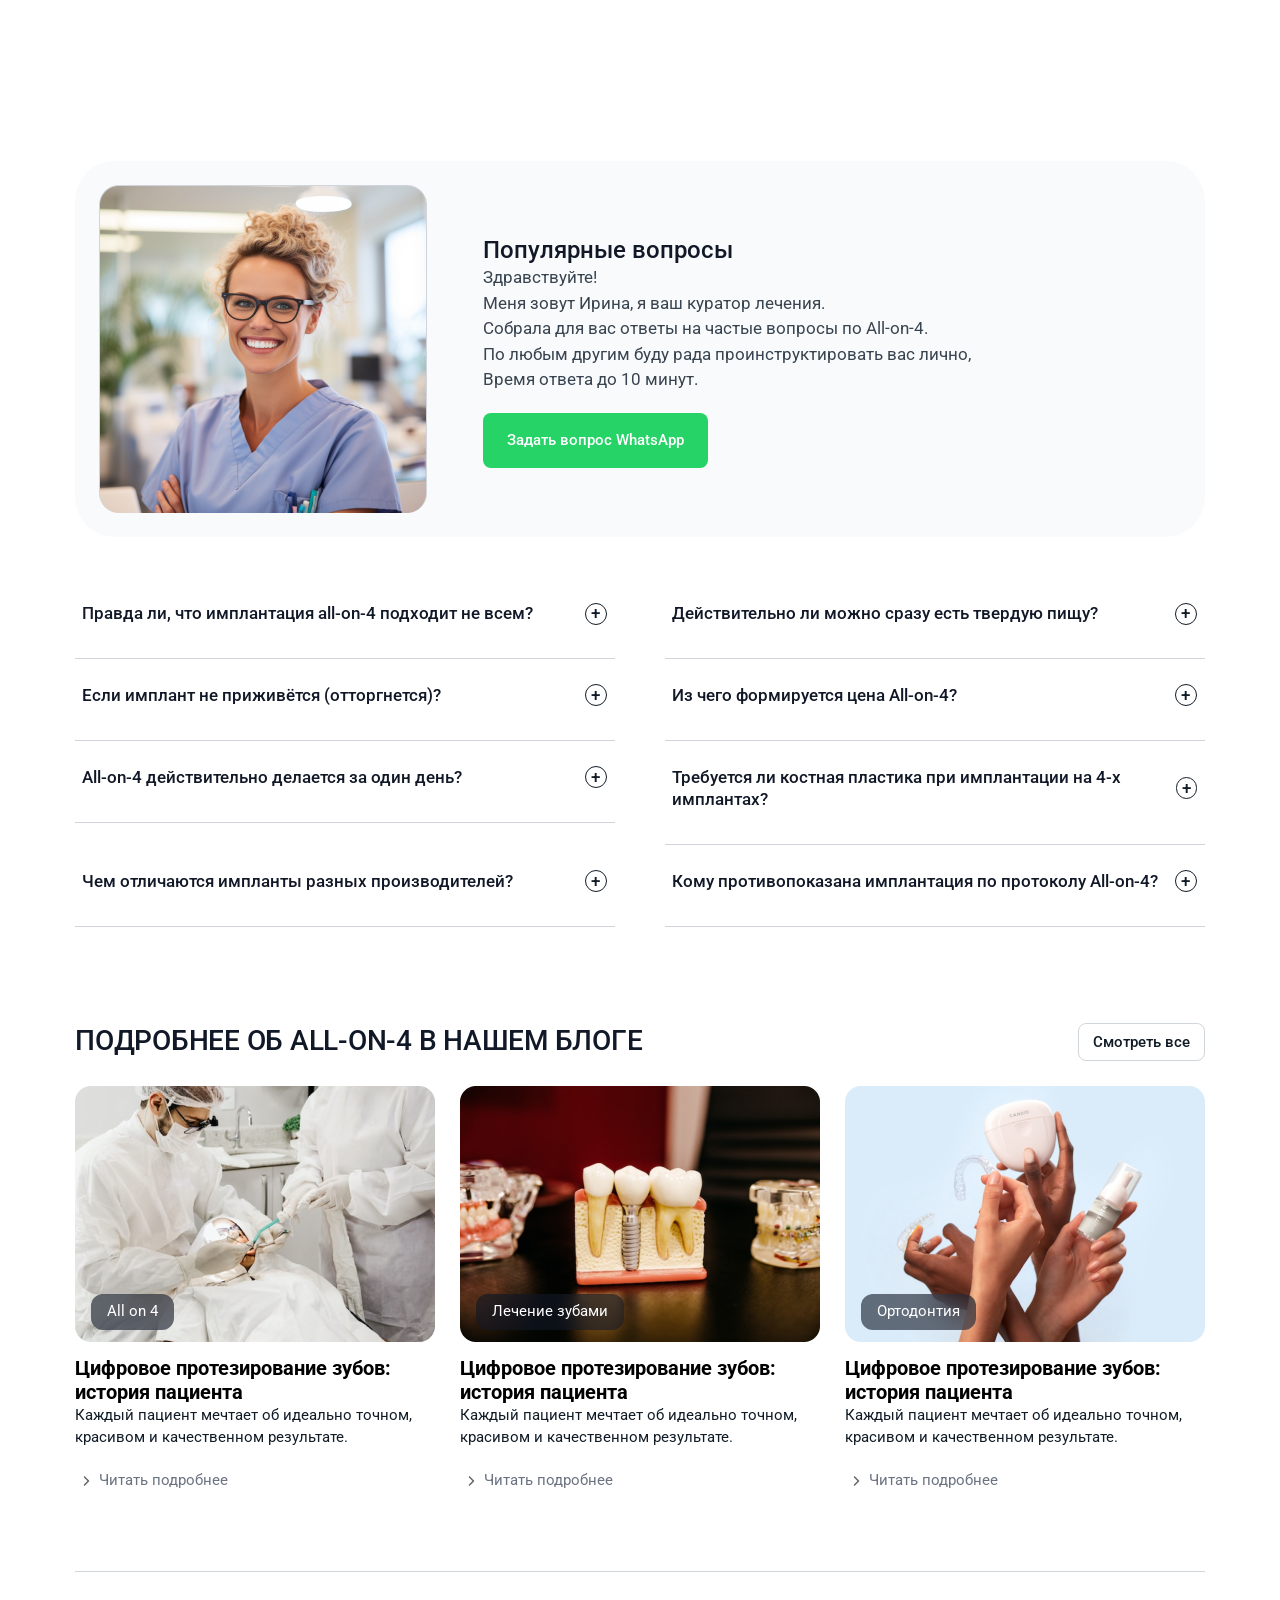
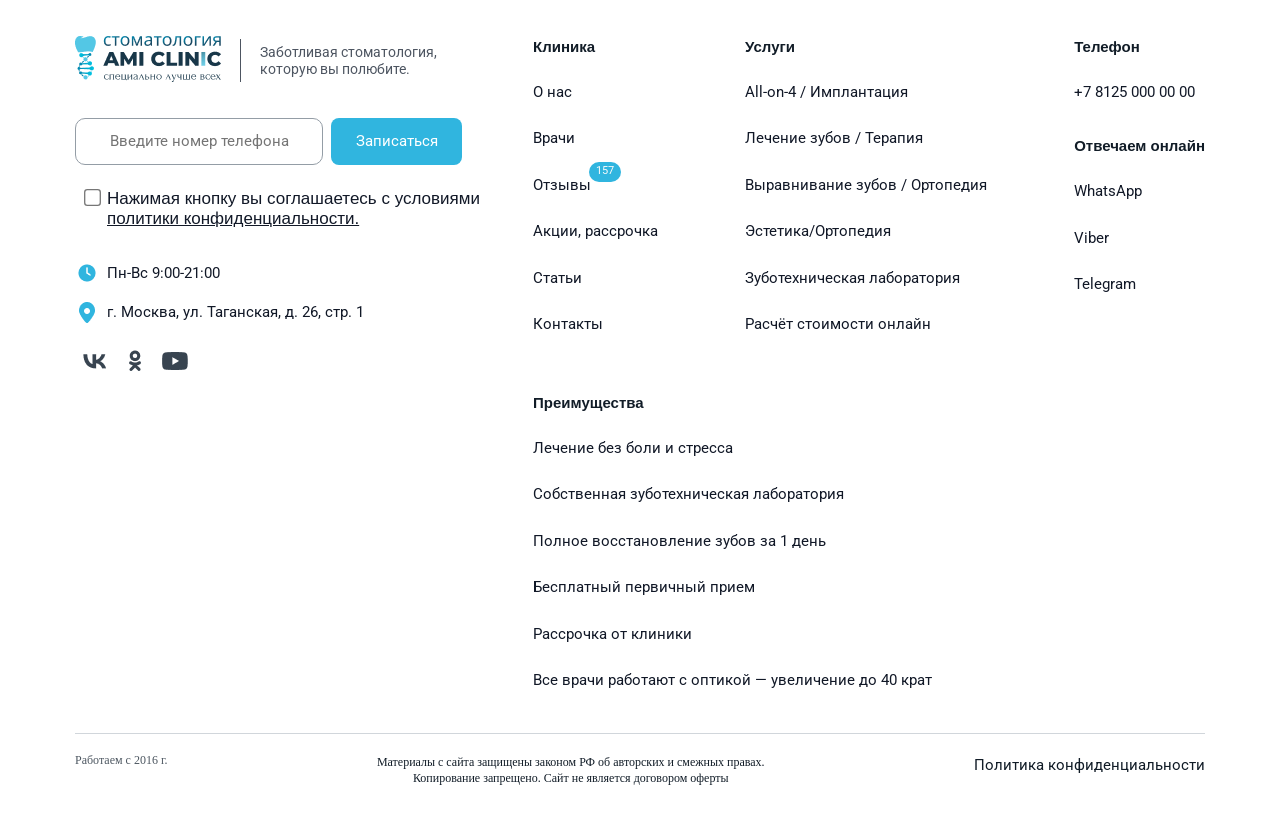
==== commit 64ebb8d6: "убрал пробелы" ====
--- a/index.html
+++ b/index.html
@@ -769,77 +769,95 @@
               <ul class="main__faq--problem-list">
                 <li class="main__faq--problem-item">
                   <details>
-                    <summary class="faq--problem-item-title">Правда ли, что имплантация all-on-4 подходит не всем?</summary>
-                    <p class="faq--problem-item-text">Lorem Ipsum is simply dummy text of the printing and typesetting industry. Lorem Ipsum has been the industry's standard
-                    dummy text ever since the 1500s, when an unknown printer took a galley of type and scrambled it to make a type specimen
-                    book.</p>
+                    <summary class="faq--problem-item-title">Правда ли, что имплантация all-on-4 подходит не всем?
+                    </summary>
+                    <p class="faq--problem-item-text">Lorem Ipsum is simply dummy text of the printing and typesetting
+                      industry. Lorem Ipsum has been the industry's standard
+                      dummy text ever since the 1500s, when an unknown printer took a galley of type and scrambled it to
+                      make a type specimen
+                      book.</p>
                   </details>
                 </li>
                 <li class="main__faq--problem-item">
                   <details>
                     <summary class="faq--problem-item-title">Действительно ли можно сразу есть твердую пищу?</summary>
-                    <p class="faq--problem-item-text">Lorem Ipsum is simply dummy text of the printing and typesetting industry. Lorem Ipsum has been the industry's standard
-                    dummy text ever since the 1500s, when an unknown printer took a galley of type and scrambled it to make a type specimen
-                    book.</p>
+                    <p class="faq--problem-item-text">Lorem Ipsum is simply dummy text of the printing and typesetting
+                      industry. Lorem Ipsum has been the industry's standard
+                      dummy text ever since the 1500s, when an unknown printer took a galley of type and scrambled it to
+                      make a type specimen
+                      book.</p>
                   </details>
                 </li>
                 <li class="main__faq--problem-item">
                   <details>
                     <summary class="faq--problem-item-title">Если имплант не приживётся (отторгнется)?</summary>
-                    <p class="faq--problem-item-text">loremLorem Ipsum is simply dummy text of the printing and typesetting industry. Lorem Ipsum has been the industry's standard
-                    dummy text ever since the 1500s, when an unknown printer took a galley of type and scrambled it to make a type specimen
-                    book.</p>
+                    <p class="faq--problem-item-text">loremLorem Ipsum is simply dummy text of the printing and
+                      typesetting industry. Lorem Ipsum has been the industry's standard
+                      dummy text ever since the 1500s, when an unknown printer took a galley of type and scrambled it to
+                      make a type specimen
+                      book.</p>
                   </details>
                 </li>
                 <li class="main__faq--problem-item">
                   <details>
                     <summary class="faq--problem-item-title">Из чего формируется цена All-on-4?</summary>
-                    <p class="faq--problem-item-text">Lorem Ipsum is simply dummy text of the printing and typesetting industry. Lorem Ipsum has been the industry's standard
-                    dummy text ever since the 1500s, when an unknown printer took a galley of type and scrambled it to make a type specimen
-                    book.</p>
+                    <p class="faq--problem-item-text">Lorem Ipsum is simply dummy text of the printing and typesetting
+                      industry. Lorem Ipsum has been the industry's standard
+                      dummy text ever since the 1500s, when an unknown printer took a galley of type and scrambled it to
+                      make a type specimen
+                      book.</p>
                   </details>
                 </li>
                 <li class="main__faq--problem-item">
                   <details>
                     <summary class="faq--problem-item-title">All-on-4 действительно делается за один день?</summary>
-                    <p class="faq--problem-item-text">Lorem Ipsum is simply dummy text of the printing and typesetting industry. Lorem Ipsum has been the industry's standard
-                    dummy text ever since the 1500s, when an unknown printer took a galley of type and scrambled it to make a type specimen
-                    book.</p>
+                    <p class="faq--problem-item-text">Lorem Ipsum is simply dummy text of the printing and typesetting
+                      industry. Lorem Ipsum has been the industry's standard
+                      dummy text ever since the 1500s, when an unknown printer took a galley of type and scrambled it to
+                      make a type specimen
+                      book.</p>
                   </details>
                 </li>
                 <li class="main__faq--problem-item">
                   <details>
-                    <summary class="faq--problem-item-title">Требуется ли костная пластика при имплантации на 4-х имплантах?</summary>
-                    <p class="faq--problem-item-text">Lorem Ipsum is simply dummy text of the printing and typesetting industry. Lorem Ipsum has been the industry's standard
-                    dummy text ever since the 1500s, when an unknown printer took a galley of type and scrambled it to make a type specimen
-                    book.</p>
+                    <summary class="faq--problem-item-title">Требуется ли костная пластика при имплантации на 4-х
+                      имплантах?</summary>
+                    <p class="faq--problem-item-text">Lorem Ipsum is simply dummy text of the printing and typesetting
+                      industry. Lorem Ipsum has been the industry's standard
+                      dummy text ever since the 1500s, when an unknown printer took a galley of type and scrambled it to
+                      make a type specimen
+                      book.</p>
                   </details>
                 </li>
                 <li class="main__faq--problem-item">
                   <details>
                     <summary class="faq--problem-item-title">Чем отличаются импланты разных производителей?</summary>
-                    <p class="faq--problem-item-text">Lorem Ipsum is simply dummy text of the printing and typesetting industry. Lorem Ipsum has been the industry's standard
-                    dummy text ever since the 1500s, when an unknown printer took a galley of type and scrambled it to make a type specimen
-                    book.</p>
+                    <p class="faq--problem-item-text">Lorem Ipsum is simply dummy text of the printing and typesetting
+                      industry. Lorem Ipsum has been the industry's standard
+                      dummy text ever since the 1500s, when an unknown printer took a galley of type and scrambled it to
+                      make a type specimen
+                      book.</p>
                   </details>
                 </li>
                 <li class="main__faq--problem-item">
                   <details>
-                    <summary class="faq--problem-item-title">Кому противопоказана имплантация по протоколу All-on-4?</summary>
-                    <p class="faq--problem-item-text">Lorem Ipsum is simply dummy text of the printing and typesetting industry. Lorem Ipsum has been the industry's standard
-                    dummy text ever since the 1500s, when an unknown printer took a galley of type and scrambled it to make a type specimen
-                    book.</p>
+                    <summary class="faq--problem-item-title">Кому противопоказана имплантация по протоколу All-on-4?
+                    </summary>
+                    <p class="faq--problem-item-text">Lorem Ipsum is simply dummy text of the printing and typesetting
+                      industry. Lorem Ipsum has been the industry's standard
+                      dummy text ever since the 1500s, when an unknown printer took a galley of type and scrambled it to
+                      make a type specimen
+                      book.</p>
                   </details>
                 </li>
               </ul>
-
             </div>
           </div>
         </div>
       </div>
 
       <!-- блог -->
-      
+
       <div class="main__blog">
         <div class="container">
           <div class="main__blog--inner">
@@ -854,7 +872,8 @@
                   <a class="blog__card--img-btn" href="№">All on 4</a>
                 </div>
                 <h6 class="blog__card--title">Цифровое протезирование зубов: история пациента</h6>
-                <p class="blog__card--text">Каждый пациент мечтает об идеально точном, красивом и качественном результате.</p>
+                <p class="blog__card--text">Каждый пациент мечтает об идеально точном, красивом и качественном
+                  результате.</p>
                 <a class="blog__card--link" href="#">
                   <img class="blog__card--link-img" src="images/menu-arrow.svg" alt="">
                   <p class="blog__card--link-text">Читать подробнее</p>
@@ -866,7 +885,8 @@
                   <a class="blog__card--img-btn" href="№">Лечение зубами</a>
                 </div>
                 <h6 class="blog__card--title">Цифровое протезирование зубов: история пациента</h6>
-                <p class="blog__card--text">Каждый пациент мечтает об идеально точном, красивом и качественном результате.</p>
+                <p class="blog__card--text">Каждый пациент мечтает об идеально точном, красивом и качественном
+                  результате.</p>
                 <a class="blog__card--link" href="#">
                   <img class="blog__card--link-img" src="images/menu-arrow.svg" alt="">
                   <p class="blog__card--link-text">Читать подробнее</p>
@@ -878,7 +898,8 @@
                   <a class="blog__card--img-btn" href="№">Ортодонтия</a>
                 </div>
                 <h6 class="blog__card--title">Цифровое протезирование зубов: история пациента</h6>
-                <p class="blog__card--text">Каждый пациент мечтает об идеально точном, красивом и качественном результате.</p>
+                <p class="blog__card--text">Каждый пациент мечтает об идеально точном, красивом и качественном
+                  результате.</p>
                 <a class="blog__card--link" href="#">
                   <img class="blog__card--link-img" src="images/menu-arrow.svg" alt="">
                   <p class="blog__card--link-text">Читать подробнее</p>
@@ -886,12 +907,8 @@
               </div>
             </div>
           </div>
-
-        </div>
-      </div>
-
-
-
+        </div>
+      </div>
     </main>
 
     <footer class="footer">
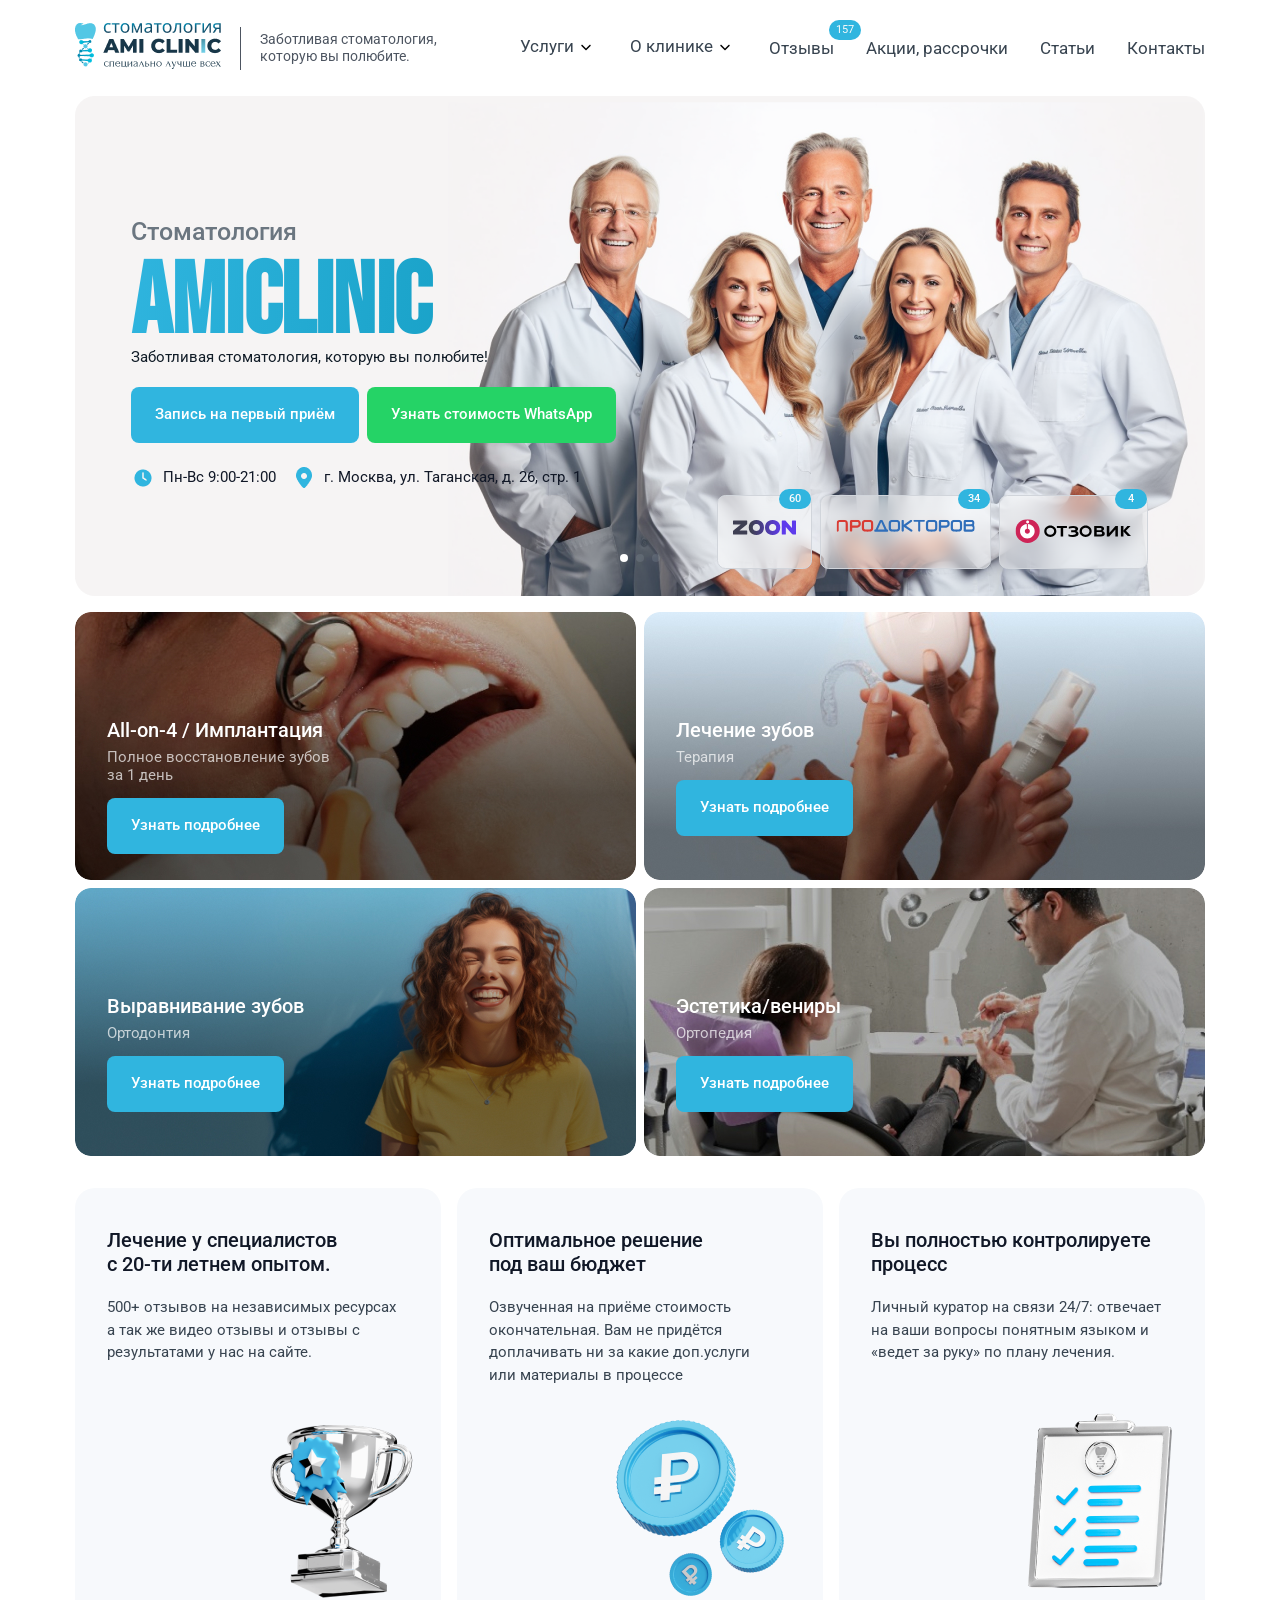
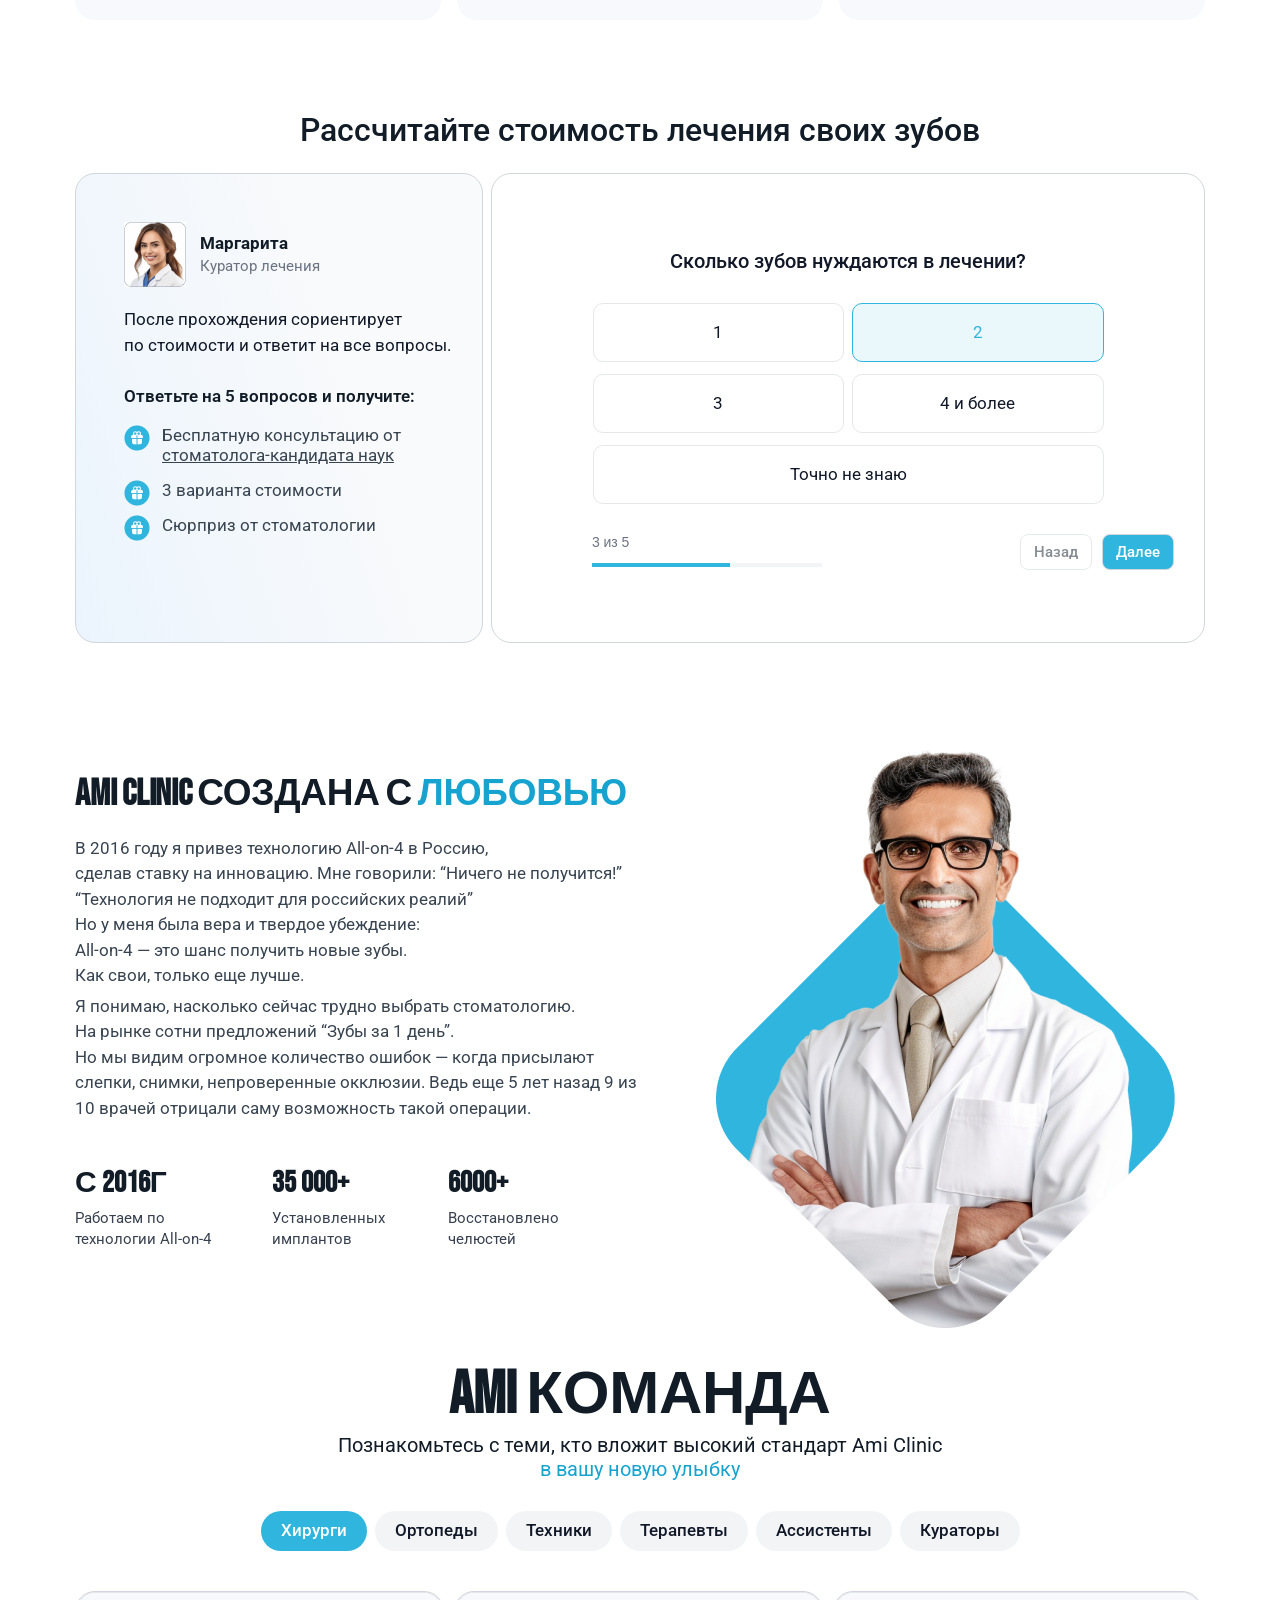
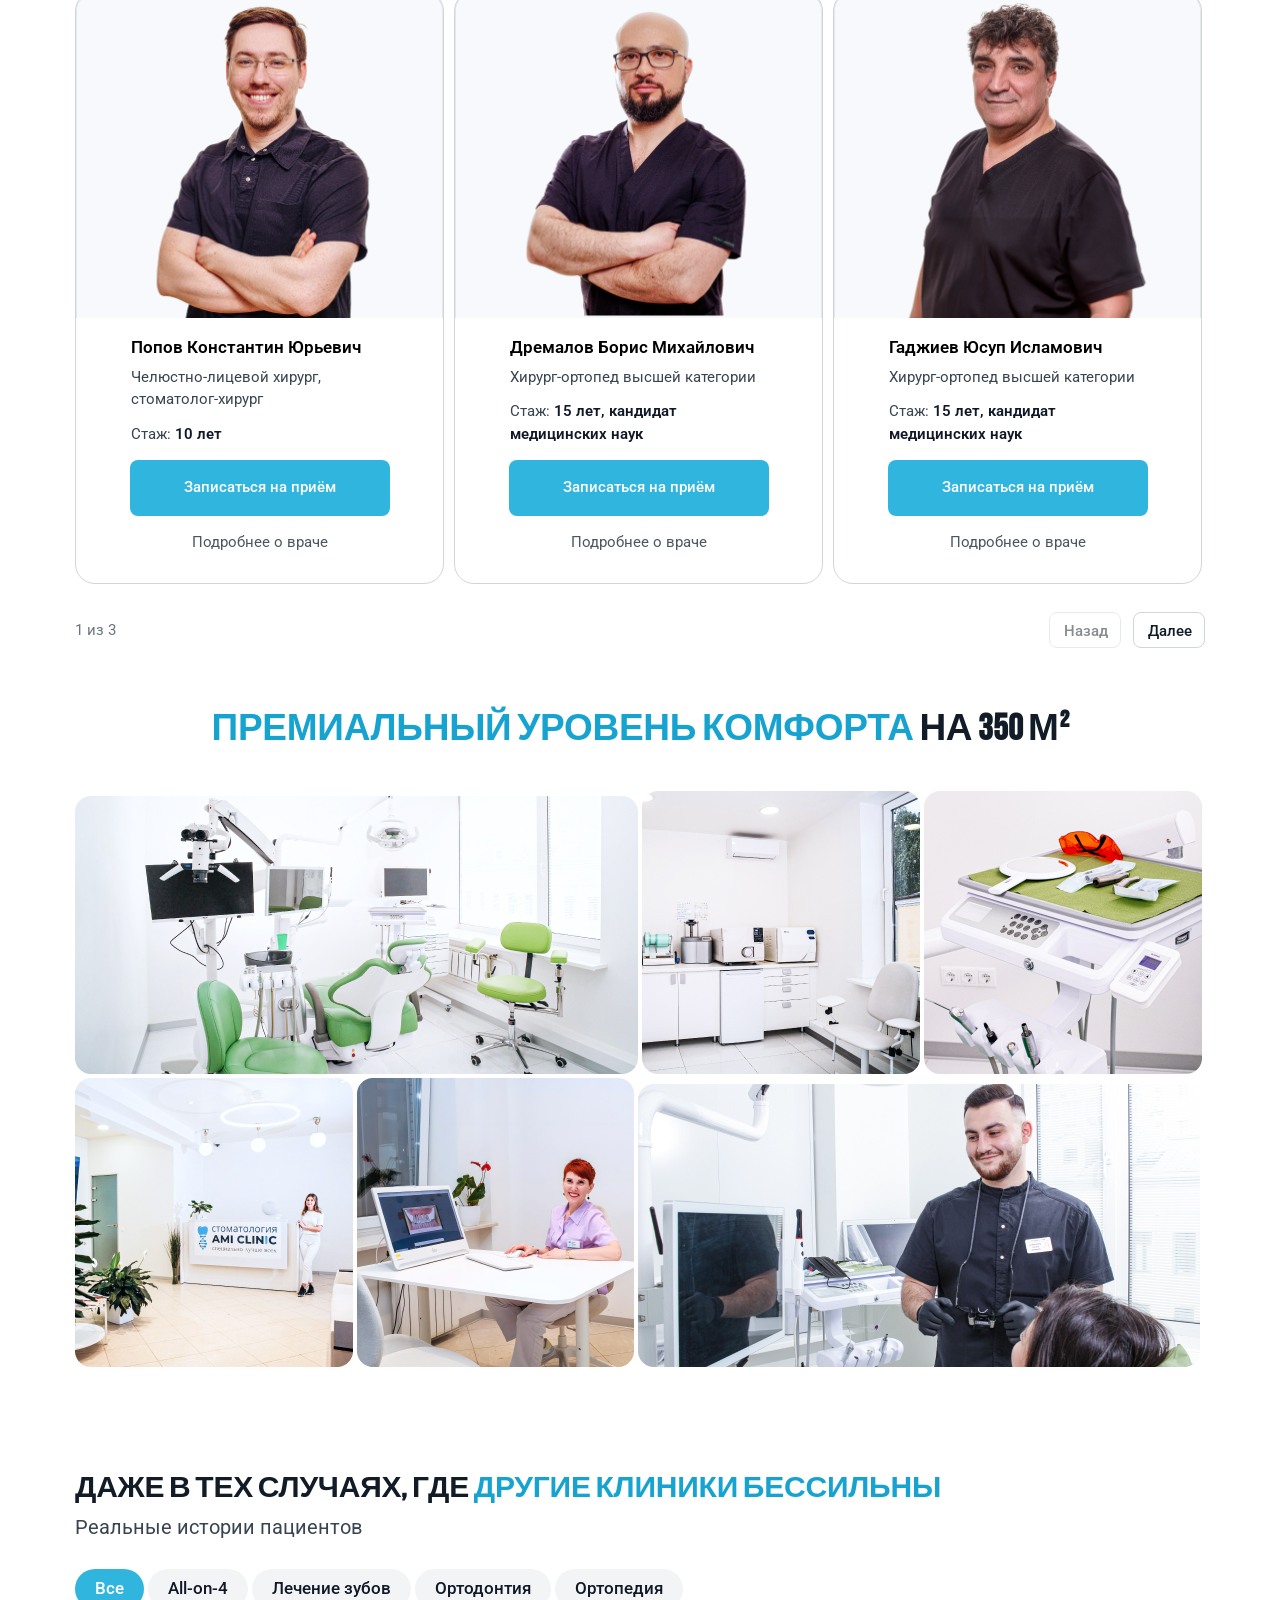
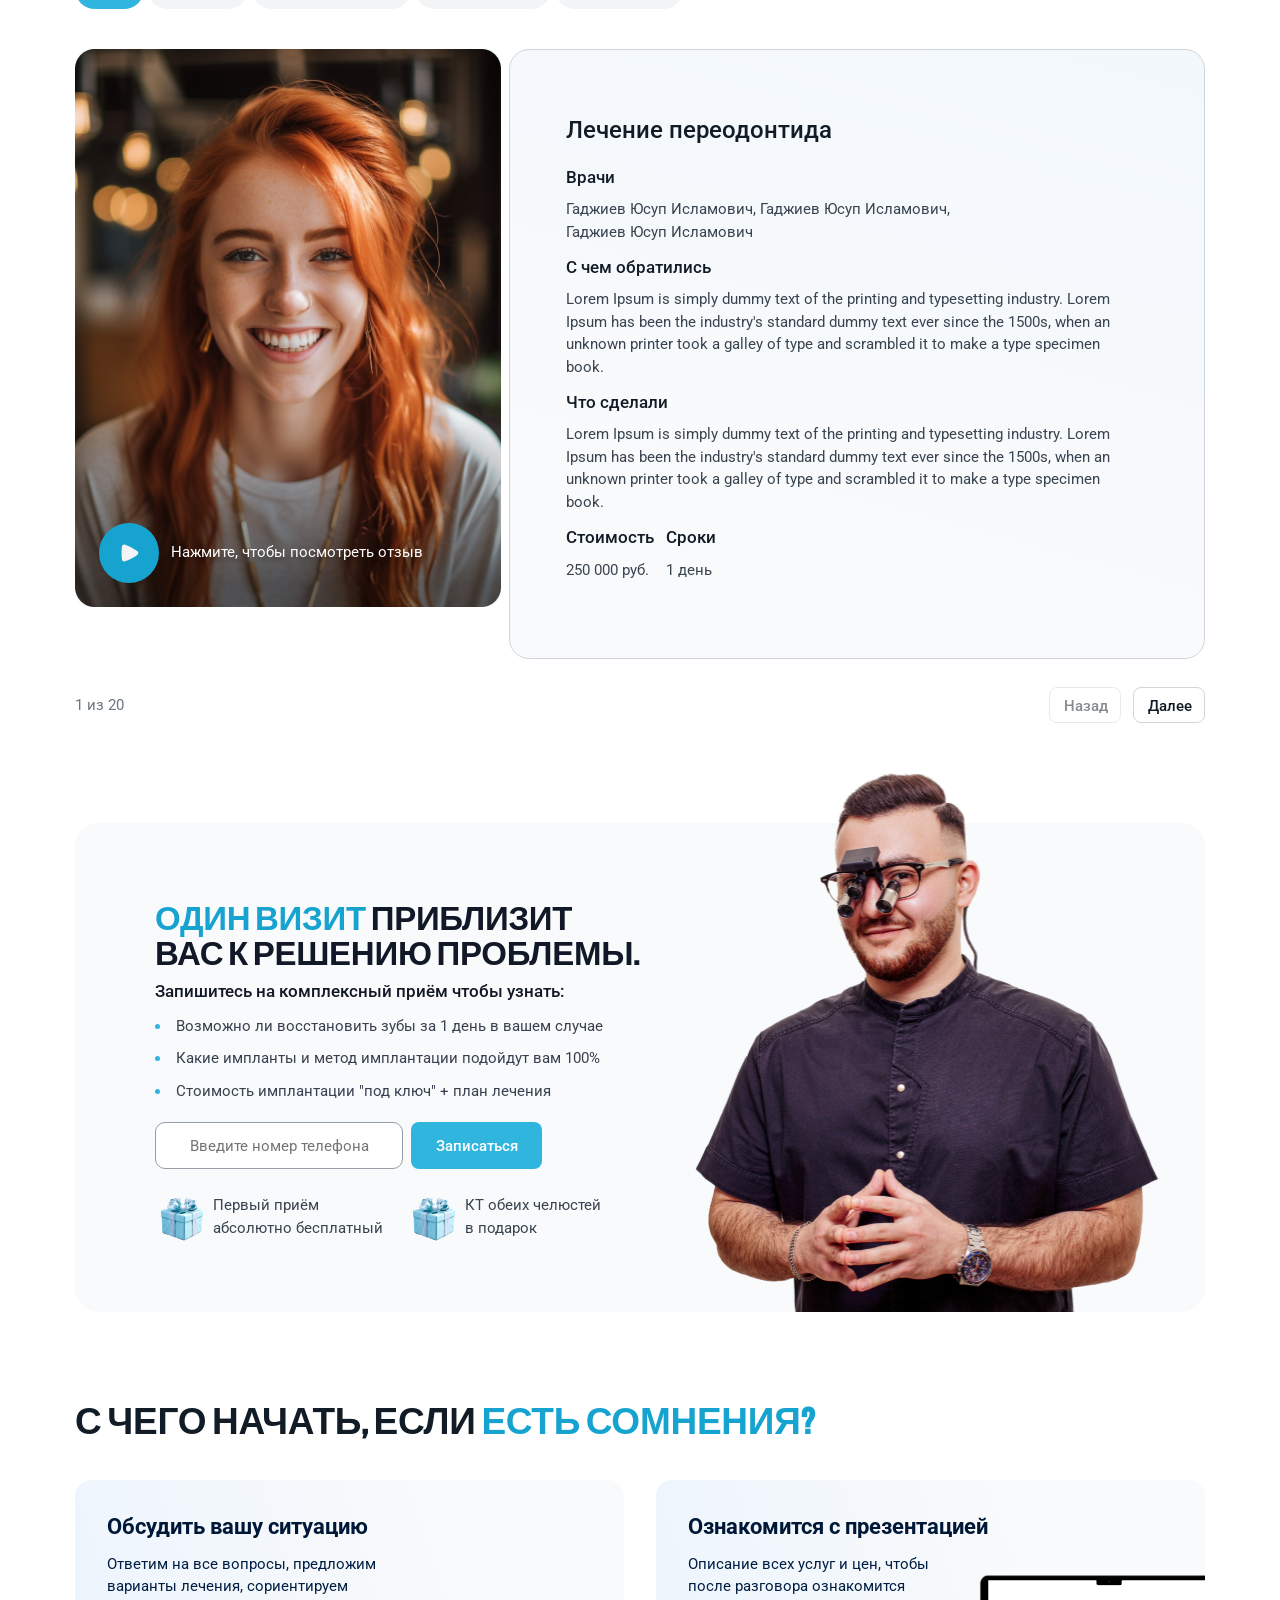
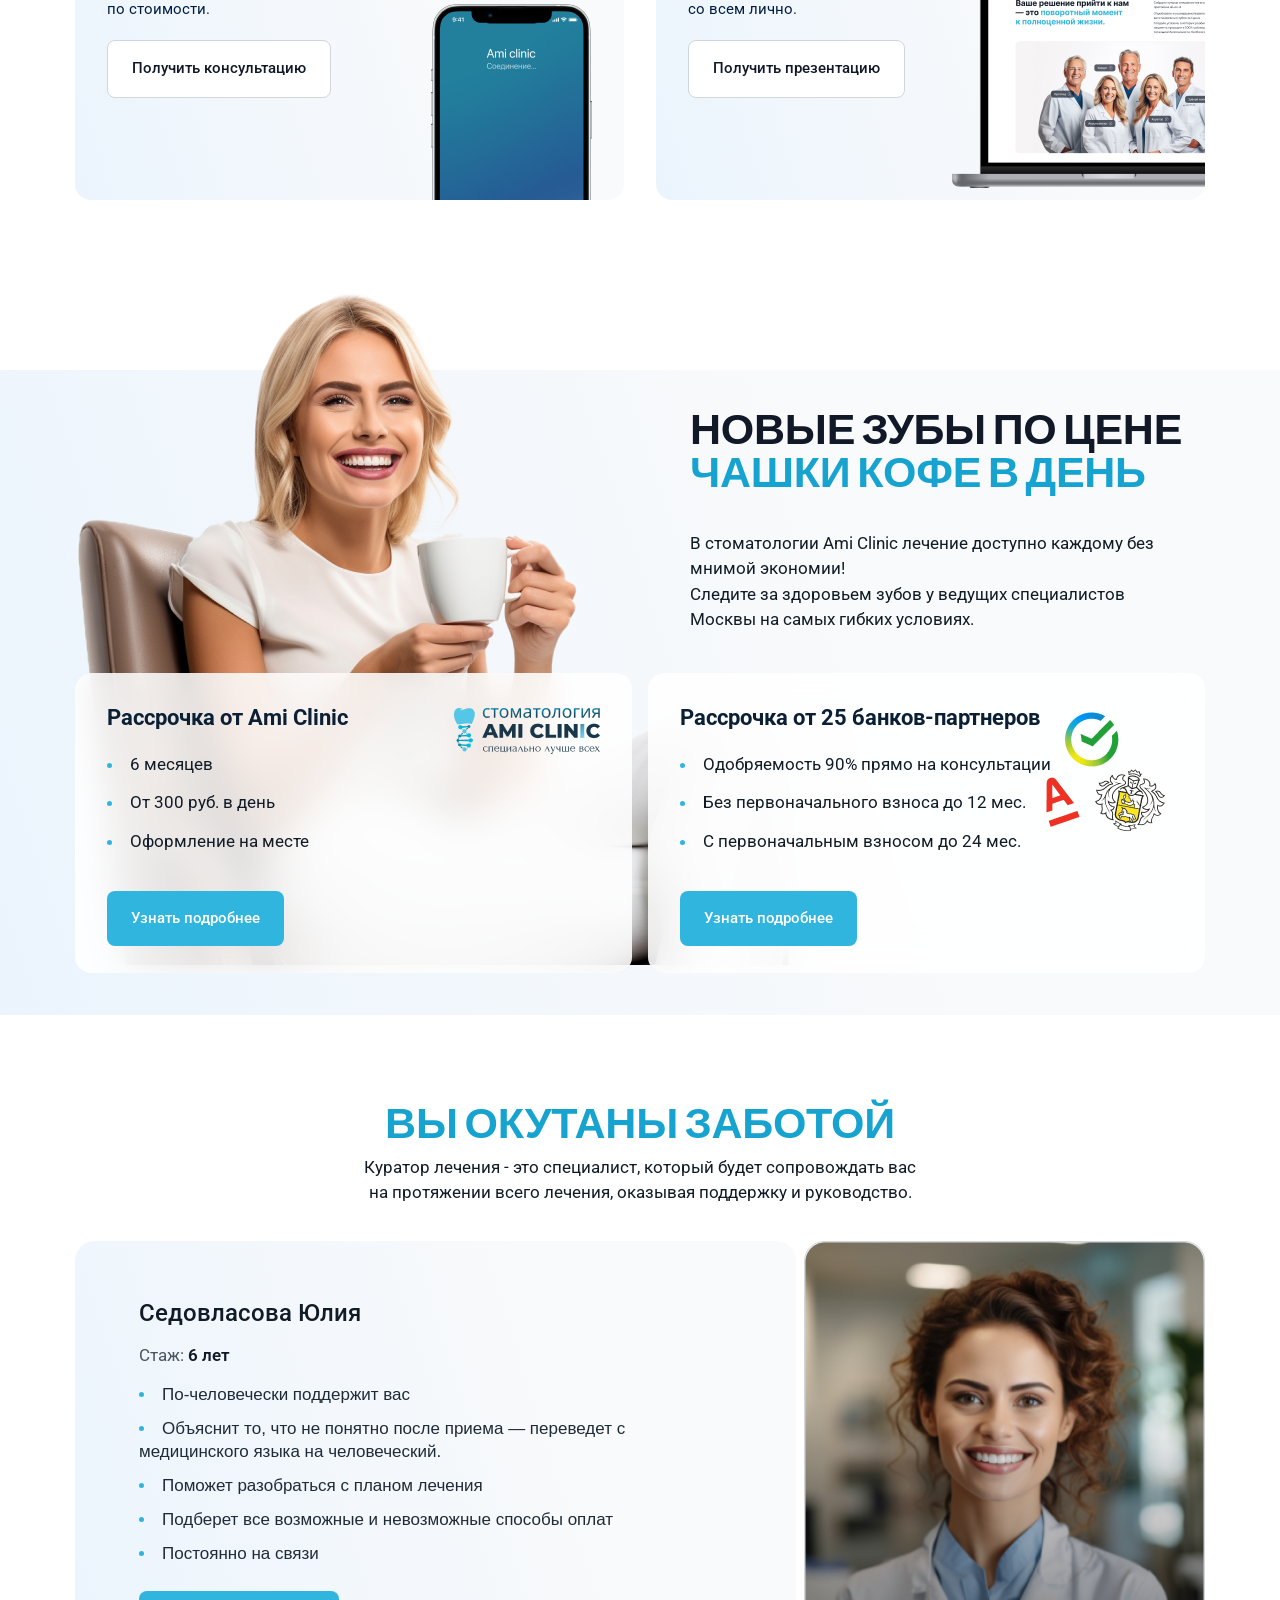
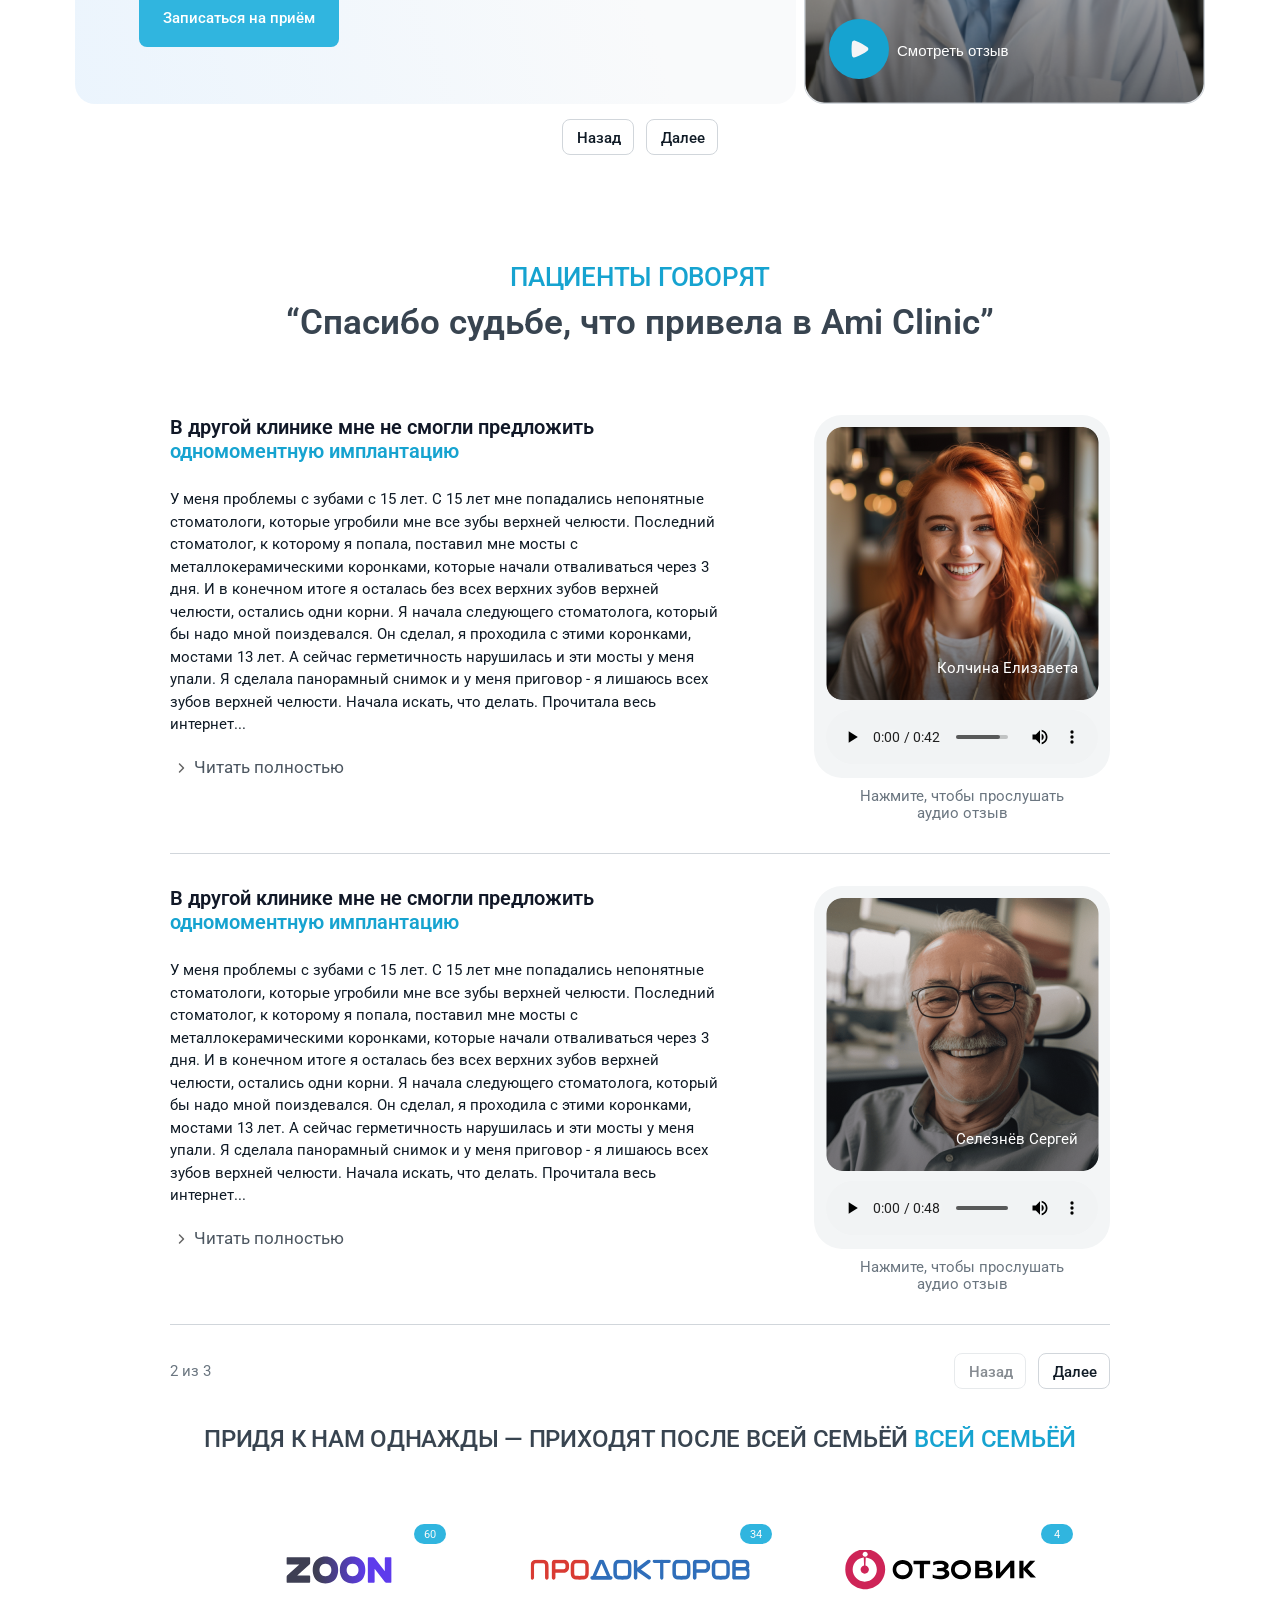
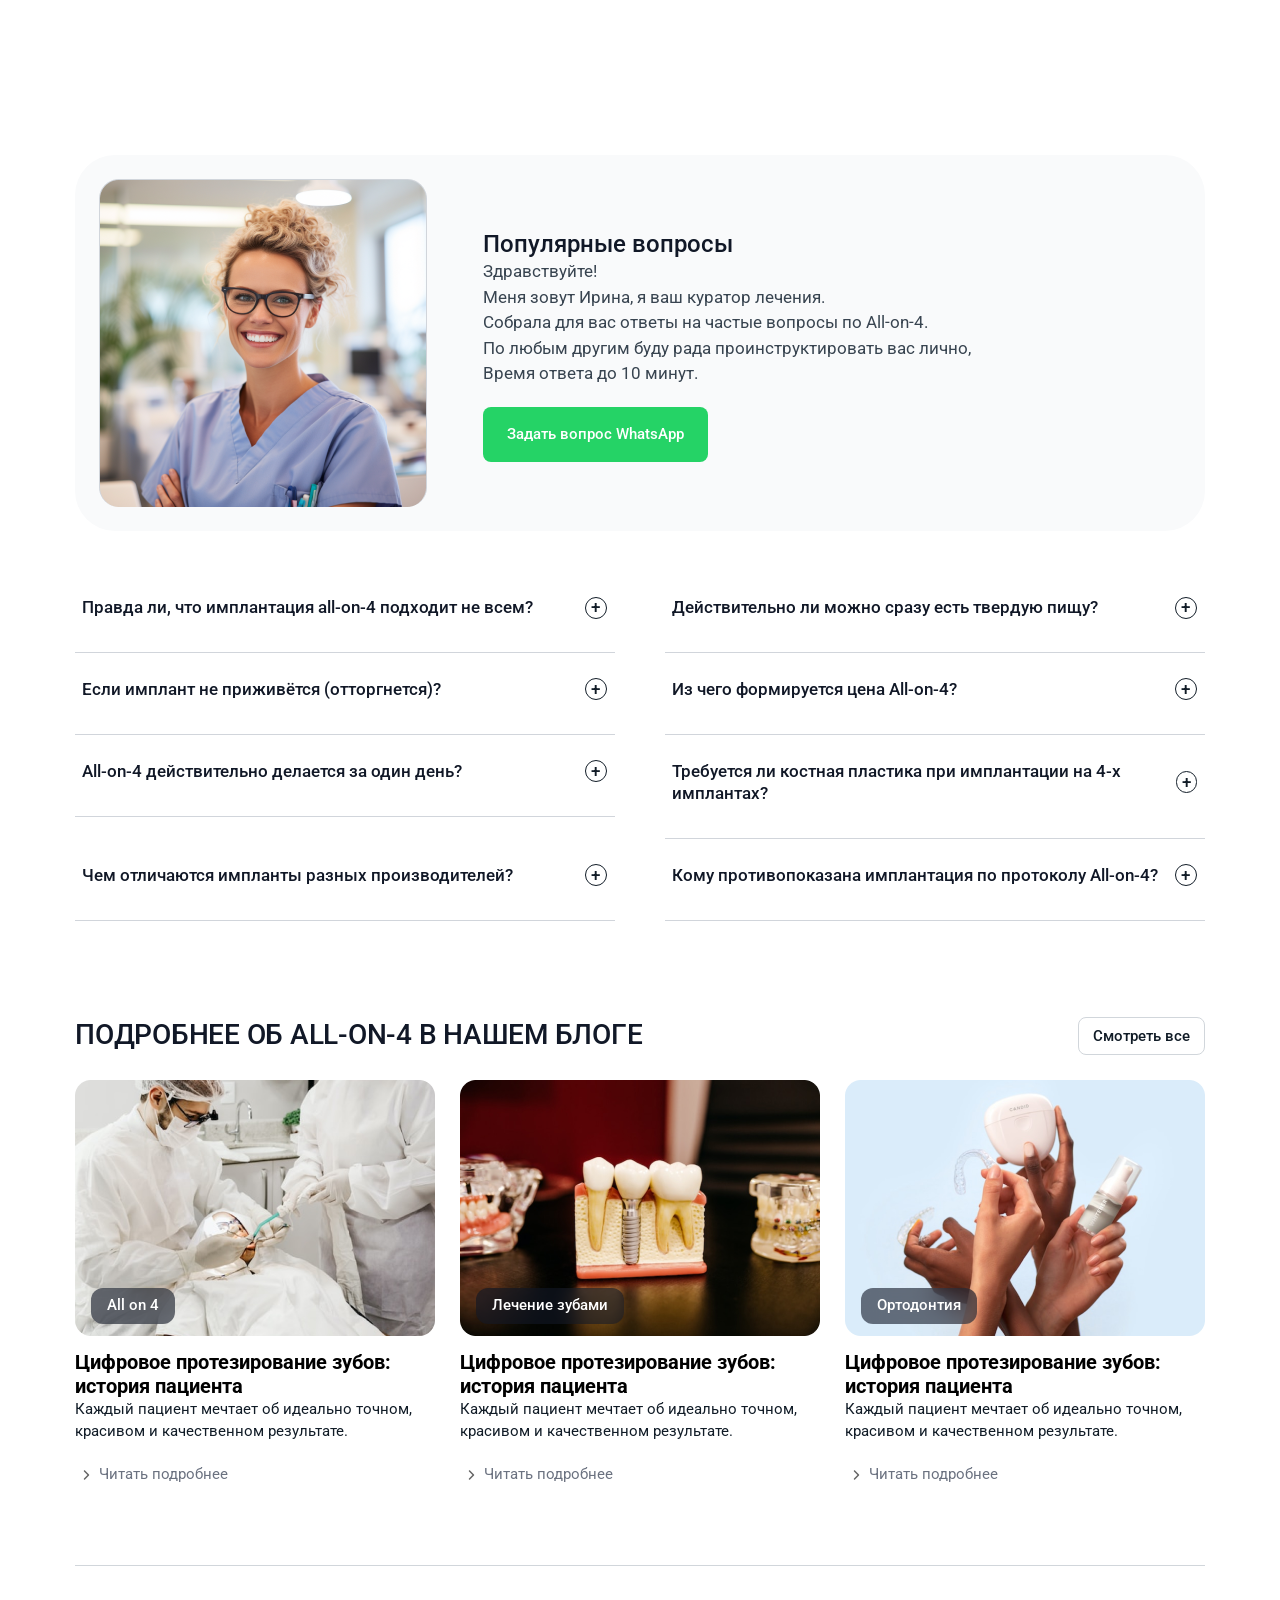
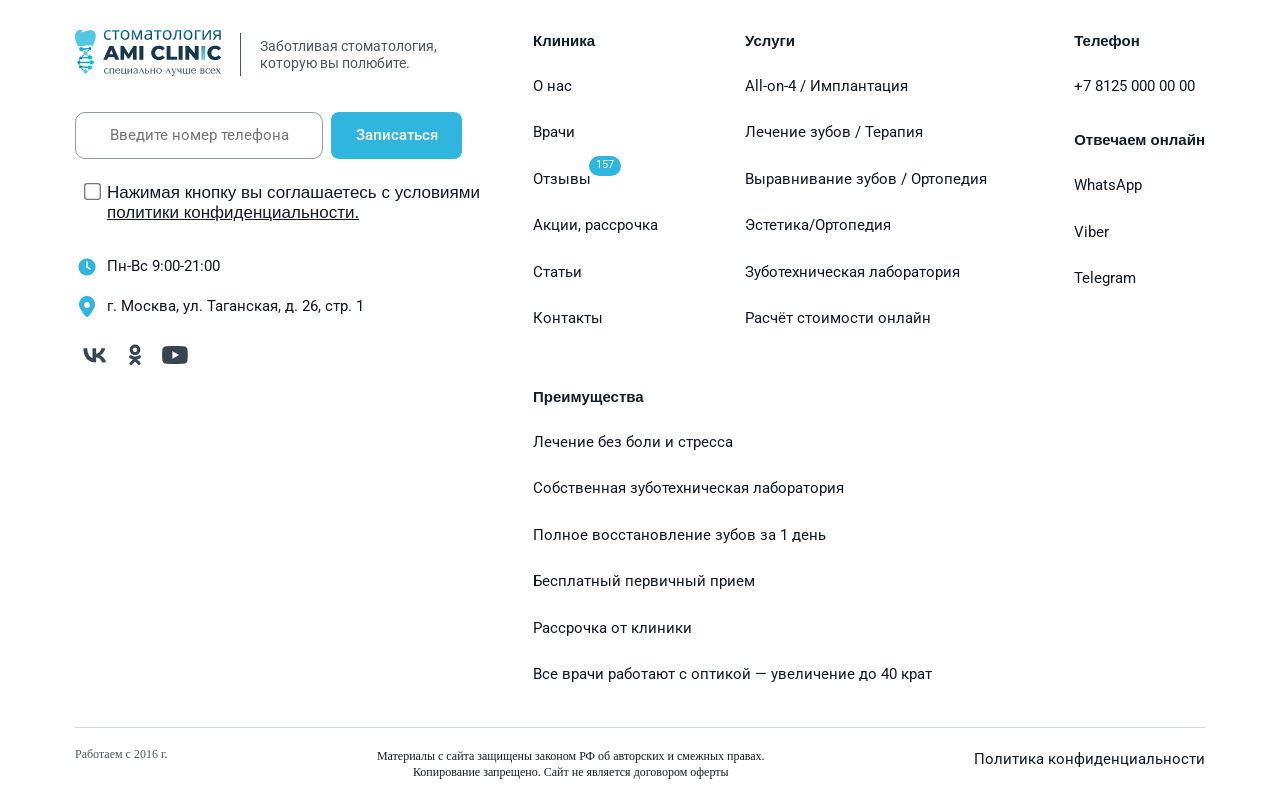
==== commit 20b9210a: "добавил анимации кнопок" ====
--- a/index.html
+++ b/index.html
@@ -14,6 +14,7 @@
   <link rel="stylesheet" href="reset/normalize.css">
   <link rel="stylesheet" href="css/style.css">
   <link rel="icon" href="images/favicon-AMICLINIC.svg">
+  <script src="js/min.js"></script>
 </head>
 
 <body>
@@ -73,8 +74,8 @@
                 <p class="slider__text--bottom">Заботливая стоматология, которую вы полюбите!</p>
               </div>
               <div class="slider__content--title-btn">
-                <a class="buttons slider__record--btn" href="#">Запись на первый приём</a>
-                <a class="buttons slider__price--btn" href="#">Узнать стоимость WhatsApp</a>
+                <a class="buttons slider__record--btn" href="">Запись на первый приём</a>
+                <a class="buttons slider__price--btn" href="">Узнать стоимость WhatsApp</a>
               </div>
               <div class="slider__content--title-address">
                 <div class="form__worktime form__worktime--slider">
@@ -92,19 +93,19 @@
             </div>
             <div class="slider__content--feedback">
               <ul class="slider__feedback">
-                <li class="slider__feedback--list slider__feedback--list-ref">
+                <li class="buttons slider__feedback--list slider__feedback--list-ref">
                   <a class="slider__feedback--item" href="#">
                     <img src="images/zoon.svg" alt="zoon">
                   </a>
                   <span class="ref__btn slider__ref--btn"><a class="ref__btn--link" href="#">60</a></span>
                 </li>
-                <li class="slider__feedback--list slider__feedback--list-ref">
+                <li class="buttons slider__feedback--list slider__feedback--list-ref">
                   <a class="slider__feedback--item" href="#">
                     <img src="images/prodoctorov.svg" alt="продокторов">
                   </a>
                   <span class="ref__btn slider__ref--btn"><a class="ref__btn--link" href="#">34</a></span>
                 </li>
-                <li class="slider__feedback--list slider__feedback--list-ref">
+                <li class="buttons slider__feedback--list slider__feedback--list-ref">
                   <a class="slider__feedback--item" href="#">
                     <img src="images/otzovik.svg" alt="отзовик">
                   </a>
@@ -138,28 +139,28 @@
               <div class="card__rec--content">
                 <h3 class="card__rec--title">All-on-4 / Имплантация</h3>
                 <p class="card__rec--text">Полное восстановление зубов за 1 день</p>
-                <a class="buttons card__rec--btn" href="#">Узнать подробнее</a>
+                <a class="buttons card__rec--btn" href="">Узнать подробнее</a>
               </div>
             </div>
             <div class="card__rec--item" style="background-image: url(images/card-2.jpg);">
               <div class="card__rec--content">
                 <h3 class="card__rec--title">Лечение зубов</h3>
                 <p class="card__rec--text">Терапия</p>
-                <a class="buttons card__rec--btn" href="#">Узнать подробнее</a>
+                <a class="buttons card__rec--btn" href="">Узнать подробнее</a>
               </div>
             </div>
             <div class="card__rec--item" style="background-image: url(images/card-3.jpg);">
               <div class="card__rec--content">
                 <h3 class="card__rec--title">Выравнивание зубов</h3>
                 <p class="card__rec--text">Ортодонтия</p>
-                <a class="buttons card__rec--btn" href="#">Узнать подробнее</a>
+                <a class="buttons card__rec--btn" href="">Узнать подробнее</a>
               </div>
             </div>
             <div class="card__rec--item" style="background-image: url(images/card-4.jpg);">
               <div class="card__rec--content">
                 <h3 class="card__rec--title">Эстетика/вениры</h3>
                 <p class="card__rec--text">Ортопедия</p>
-                <a class="buttons card__rec--btn" href="#">Узнать подробнее</a>
+                <a class="buttons card__rec--btn" href="">Узнать подробнее</a>
               </div>
             </div>
           </div>
@@ -243,8 +244,8 @@
                       max="100"></progress>
                   </div>
                   <div class="step__btn">
-                    <button class="step__btn--back">Назад</button>
-                    <button class="step__btn--next">Далее</button>
+                    <button class="step__btn--click step__btn--back">Назад</button>
+                    <button class="step__btn--click step__btn--next">Далее</button>
                   </div>
                 </div>
               </div>
@@ -303,12 +304,12 @@
               <span class="text__blue">в вашу новую улыбку</span>
             </p>
             <div class="doctors__tabs">
-              <button class="tabs__btn tabs__btn--active doctors__tabs--btn doctors__tabs--btn-active">Хирурги</button>
-              <button class="doctors__tabs--btn">Ортопеды</button>
-              <button class="doctors__tabs--btn">Техники</button>
-              <button class="doctors__tabs--btn">Терапевты</button>
-              <button class="doctors__tabs--btn">Ассистенты</button>
-              <button class="doctors__tabs--btn">Кураторы</button>
+              <button class="buttons tabs__btn tabs__btn--active doctors__tabs--btn doctors__tabs--btn-active">Хирурги</button>
+              <button class="buttons doctors__tabs--btn">Ортопеды</button>
+              <button class="buttons doctors__tabs--btn">Техники</button>
+              <button class="buttons doctors__tabs--btn">Терапевты</button>
+              <button class="buttons doctors__tabs--btn">Ассистенты</button>
+              <button class="buttons doctors__tabs--btn">Кураторы</button>
             </div>
             <div class="doctors__cards">
               <div class="doctor__card">
@@ -318,7 +319,7 @@
                   <p class="doctor__card--post">Челюстно-лицевой хирург, стоматолог-хирург</p>
                   <p class="doctor__card--exp">Стаж: <span class="bold__text">10 лет</span></p>
                 </div>
-                <a class="buttons doctor__card--link-btn" href="#">Записаться на приём</a>
+                <a class="buttons doctor__card--link-btn" href="">Записаться на приём</a>
                 <a class="doctor__card--link" href="#">Подробнее о враче</a>
               </div>
               <div class="doctor__card">
@@ -329,7 +330,7 @@
                   <p class="doctor__card--exp">Стаж: <span class="bold__text">15 лет, кандидат медицинских наук</span>
                   </p>
                 </div>
-                <a class="buttons doctor__card--link-btn" href="#">Записаться на приём</a>
+                <a class="buttons doctor__card--link-btn" href="">Записаться на приём</a>
                 <a class="doctor__card--link" href="#">Подробнее о враче</a>
               </div>
               <div class="doctor__card">
@@ -340,15 +341,15 @@
                   <p class="doctor__card--exp">Стаж: <span class="bold__text">15 лет, кандидат медицинских наук</span>
                   </p>
                 </div>
-                <a class="buttons doctor__card--link-btn" href="#">Записаться на приём</a>
+                <a class="buttons doctor__card--link-btn" href="">Записаться на приём</a>
                 <a class="doctor__card--link" href="#">Подробнее о враче</a>
               </div>
             </div>
             <div class="pages">
               <p class="pages__number">1 из 3</p>
               <div class="pages__btn">
-                <button class="pages__btn--back">Назад</button>
-                <button class="pages__btn--next">Далее</button>
+                <button class="step__btn--click pages__btn--back">Назад</button>
+                <button class="step__btn--click pages__btn--next">Далее</button>
               </div>
             </div>
           </div>
@@ -385,16 +386,16 @@
             </h2>
             <p class="main__stories--text">Реальные истории пациентов</p>
             <div class="main__stories--tabs">
-              <button class="tabs__btn tabs__btn--active">Все</button>
-              <button class="tabs__btn">All-on-4</button>
-              <button class="tabs__btn">Лечение зубов</button>
-              <button class="tabs__btn">Ортодонтия</button>
-              <button class="tabs__btn">Ортопедия</button>
+              <button class="buttons tabs__btn tabs__btn--active">Все</button>
+              <button class="buttons tabs__btn">All-on-4</button>
+              <button class="buttons tabs__btn">Лечение зубов</button>
+              <button class="buttons tabs__btn">Ортодонтия</button>
+              <button class="buttons tabs__btn">Ортопедия</button>
             </div>
             <div class="main__stories--content">
               <div class="stories__content--img" style="background-image: url(images/foto-pacient.jpg);">
-                <a class="circle__blue--btn stories__img--btn" href="#">
-                  <img class="stories__img--btn-img" src="images/Play.svg" alt="play">
+                <a class="buttons circle__blue--btn stories__img--btn" href="">
+                  <img class="img__play stories__img--btn-img" src="images/Play.svg" alt="play">
                 </a>
                 <p class="stories__img--text">Нажмите, чтобы посмотреть отзыв</p>
               </div>
@@ -458,8 +459,8 @@
             <div class="pages">
               <p class="pages__number">1 из 20</p>
               <div class="pages__btn">
-                <button class="pages__btn--back">Назад</button>
-                <button class="pages__btn--next">Далее</button>
+                <button class="step__btn--click pages__btn--back">Назад</button>
+                <button class="step__btn--click pages__btn--next">Далее</button>
               </div>
             </div>
           </div>
@@ -484,7 +485,7 @@
               <form class="form__record record__content--form" action="">
                 <div class="form__record--item">
                   <input class="form__record--number" type="tel" name="phone" placeholder="Введите номер телефона">
-                  <button class="form__record--btn">Записаться</button>
+                  <button type="button" class="step__btn--click form__record--btn">Записаться</button>
                 </div>
               </form>
               <div class="record__content--present">
@@ -520,7 +521,7 @@
                   <p class="dubt__card--content-text">Ответим на все вопросы, предложим
                     варианты лечения, сориентируем<br>
                     по стоимости.</p>
-                  <a class="buttons dubt__card--content-btn" href="#">Получить консультацию</a>
+                  <a class="buttons dubt__card--content-btn" href="">Получить консультацию</a>
                 </div>
                 <img class="dubt__card--img" src="images/iPhone.png" alt="айфон">
               </div>
@@ -529,7 +530,7 @@
                   <h6 class="dubt__card--content-title">Ознакомится с презентацией</h6>
                   <p class="dubt__card--content-text">Описание всех услуг и цен, чтобы после разговора ознакомится<br>
                     со всем лично.</p>
-                  <a class="buttons dubt__card--content-btn" href="#">Получить презентацию</a>
+                  <a class="buttons dubt__card--content-btn" href="">Получить презентацию</a>
                 </div>
                 <img class="dubt__card--img dubt__card--img-mac" src="images/Macbook.png" alt="макбук">
               </div>
@@ -560,7 +561,7 @@
                   <li class="instalment__card--item">От 300 руб. в день</li>
                   <li class="instalment__card--item">Оформление на месте</li>
                 </ul>
-                <a class="instalment__card--buttons buttons" href="#">Узнать подробнее</a>
+                <a class="instalment__card--buttons buttons" href="">Узнать подробнее</a>
                 <img class="instalment__card--logo" src="images/Logotype.png" alt="логотип клиники">
               </div>
               <div class="instalment__card">
@@ -570,7 +571,7 @@
                   <li class="instalment__card--item">Без первоначального взноса до 12 мес.</li>
                   <li class="instalment__card--item">С первоначальным взносом до 24 мес.</li>
                 </ul>
-                <a class="instalment__card--buttons buttons" href="#">Узнать подробнее</a>
+                <a class="instalment__card--buttons buttons" href="">Узнать подробнее</a>
                 <img class="instalment__card--logo" src="images/banki-logo.png" alt="логотипы банков">
               </div>
             </div>
@@ -604,15 +605,15 @@
                 <a class="buttons helper__text--btn" href="">Записаться на приём</a>
               </div>
               <div class="helper__content--img" style="background-image: url(images/helper-1.png);">
-                <a class="circle__blue--btn helper__img--btn" href="#">
-                  <img class="helper__img--btn-img" src="images/Play.svg" alt="play">
+                <a class="buttons circle__blue--btn helper__img--btn" href="#">
+                  <img class="img__play helper__img--btn-img" src="images/Play.svg" alt="play">
                 </a>
                 <p class="helper__img--text">Смотреть отзыв</p>
               </div>
             </div>
             <div class="pages__btn helper__pages--btn">
-              <button class="pages__btn--back helper__pages--btn-back">Назад</button>
-              <button class="pages__btn--next helper__pages--btn-next">Далее</button>
+              <button class="step__btn--click pages__btn--back helper__pages--btn-back">Назад</button>
+              <button class="step__btn--click pages__btn--next helper__pages--btn-next">Далее</button>
             </div>
           </div>
         </div>
@@ -703,8 +704,8 @@
               <div class="pages">
                 <p class="pages__number">2 из 3</p>
                 <div class="pages__btn">
-                  <button class="pages__btn--back">Назад</button>
-                  <button class="pages__btn--next">Далее</button>
+                  <button class="step__btn--click pages__btn--back">Назад</button>
+                  <button class="step__btn--click pages__btn--next">Далее</button>
                 </div>
               </div>
             </div>
@@ -713,7 +714,6 @@
       </div>
 
       <!-- карточки отзывов -->
-
 
       <div class="main__feedback">
         <div class="container">
@@ -725,20 +725,20 @@
             <div class="main__feedback--cards">
               <ul class="feedback__cards--list">
                 <li class="feedback__card--item">
-                  <a class="feedback__card--link" href="#">
+                  <a class="buttons feedback__card--link" href="#">
                     <img src="images/zoon-card.svg" alt="zoon">
                   </a>
                   <span class="ref__btn feedback__card--btn feedback__card--btn-zoon"><a class="ref__btn--link"
                       href="#">60</a></span>
                 </li>
                 <li class="feedback__card--item">
-                  <a class="feedback__card--link" href="#">
+                  <a class="buttons feedback__card--link" href="#">
                     <img src="images/prodoctorov-card.svg" alt="prodoctorov">
                   </a>
                   <span class="ref__btn feedback__card--btn"><a class="ref__btn--link" href="#">34</a></span>
                 </li>
                 <li class="feedback__card--item">
-                  <a class="feedback__card--link" href="#">
+                  <a class="buttons feedback__card--link" href="#">
                     <img src="images/otzovik-card.svg" alt="otzovik">
                   </a>
                   <span class="ref__btn feedback__card--btn"><a class="ref__btn--link" href="#">4</a></span>
@@ -763,7 +763,7 @@
                 Собрала для вас ответы на частые вопросы по All-on-4.<br>
                 По любым другим буду рада проинструктировать вас лично,<br>
                 Время ответа до 10 минут.</p>
-              <a class="buttons main__faq--curator-btn" href="#">Задать вопрос WhatsApp</a>
+              <a class="buttons main__faq--curator-btn" href="">Задать вопрос WhatsApp</a>
             </div>
             <div class="main__faq--problem">
               <ul class="main__faq--problem-list">
@@ -863,18 +863,18 @@
           <div class="main__blog--inner">
             <div class="blog__title">
               <h2 class="blog__title--text">Подробнее об All-on-4 в нашем блоге</h2>
-              <a class="blog__title--btn" href="#">Смотреть все</a>
+              <a class="buttons blog__title--btn" href="">Смотреть все</a>
             </div>
             <div class="blog__cards">
               <div class="blog__card">
                 <div class="blog__card--img">
                   <img class="blog__card--img-img" src="images/blog-1.png" alt="фото">
-                  <a class="blog__card--img-btn" href="№">All on 4</a>
+                  <a class="buttons blog__card--img-btn" href="">All on 4</a>
                 </div>
                 <h6 class="blog__card--title">Цифровое протезирование зубов: история пациента</h6>
                 <p class="blog__card--text">Каждый пациент мечтает об идеально точном, красивом и качественном
                   результате.</p>
-                <a class="blog__card--link" href="#">
+                <a class="blog__card--link" href="">
                   <img class="blog__card--link-img" src="images/menu-arrow.svg" alt="">
                   <p class="blog__card--link-text">Читать подробнее</p>
                 </a>
@@ -882,12 +882,12 @@
               <div class="blog__card">
                 <div class="blog__card--img">
                   <img class="blog__card--img-img" src="images/blog-2.png" alt="фото">
-                  <a class="blog__card--img-btn" href="№">Лечение зубами</a>
+                  <a class="buttons blog__card--img-btn" href="">Лечение зубами</a>
                 </div>
                 <h6 class="blog__card--title">Цифровое протезирование зубов: история пациента</h6>
                 <p class="blog__card--text">Каждый пациент мечтает об идеально точном, красивом и качественном
                   результате.</p>
-                <a class="blog__card--link" href="#">
+                <a class="blog__card--link" href="">
                   <img class="blog__card--link-img" src="images/menu-arrow.svg" alt="">
                   <p class="blog__card--link-text">Читать подробнее</p>
                 </a>
@@ -895,12 +895,12 @@
               <div class="blog__card">
                 <div class="blog__card--img">
                   <img class="blog__card--img-img" src="images/blog-3.png" alt="фото">
-                  <a class="blog__card--img-btn" href="№">Ортодонтия</a>
+                  <a class="buttons blog__card--img-btn" href="">Ортодонтия</a>
                 </div>
                 <h6 class="blog__card--title">Цифровое протезирование зубов: история пациента</h6>
                 <p class="blog__card--text">Каждый пациент мечтает об идеально точном, красивом и качественном
                   результате.</p>
-                <a class="blog__card--link" href="#">
+                <a class="blog__card--link" href="">
                   <img class="blog__card--link-img" src="images/menu-arrow.svg" alt="">
                   <p class="blog__card--link-text">Читать подробнее</p>
                 </a>
@@ -909,6 +909,11 @@
           </div>
         </div>
       </div>
+
+      <!-- наверх -->
+
+
+
     </main>
 
     <footer class="footer">
@@ -927,7 +932,7 @@
             <form class="form__record" action="">
               <div class="form__record--item">
                 <input class="form__record--number" type="tel" name="phone" placeholder="Введите номер телефона">
-                <button class="form__record--btn">Записаться</button>
+                <button class="step__btn--click form__record--btn">Записаться</button>
               </div>
               <label class="form__record--checkbox">
                 <input type="checkbox" name="agree">
--- a/css/style.css
+++ b/css/style.css
@@ -228,6 +228,20 @@
   font-size: 15px;
   font-weight: 500;
   line-height: 130%;
+  transition: 0.2s;
+}
+
+.buttons:hover {
+  transition: 0.2s;
+  transform: translateY(-4px);
+    box-shadow: 0 4px 12px rgba(0, 0, 0, 0.2), 0 16px 20px rgba(0, 0, 0, 0.2);
+
+}
+
+.buttons:active{
+transition: 0.2s;
+transform: translateY(-4px);
+  box-shadow: 0 0 0 rgba(0, 0, 0, 0.2), 0 0 0 rgba(0, 0, 0, 0.2);
 }
 
 .slider__price--btn {
@@ -472,12 +486,26 @@
   font-style: normal;
   font-weight: 400;
   line-height: 150%;
+  cursor: pointer;
 }
 
 .calculation__form--opt-btn-active {
   border: 1px solid #30B5DF;
   background: rgba(48, 181, 223, 0.10);
   color: #30B5DF;
+}
+
+.calculation__form--opt-btn:hover {
+  transition: 0.2s;
+  transform: translateY(-1px);
+  box-shadow: 0 2px 6px rgba(0, 0, 0, 0.2), 0 6px 10px rgba(0, 0, 0, 0.2);
+
+}
+
+.calculation__form--opt-btn:active {
+  transition: 0.2s;
+  transform: translateY(-1px);
+  box-shadow: 0 0 0 rgba(0, 0, 0, 0.2), 0 0 0 rgba(0, 0, 0, 0.2);
 }
 
 .calculation__form--step {
@@ -513,6 +541,7 @@
   background: #30B5DF;
 }
 
+.step__btn--click,
 .step__btn--back,
 .step__btn--next {
   width: 72px;
@@ -526,6 +555,7 @@
   font-style: normal;
   font-weight: 500;
   line-height: 20px;
+  cursor: pointer;
 }
 
 .step__btn--next {
@@ -533,6 +563,19 @@
   opacity: 1;
   background: #30B5DF;
   color: #FFF;
+}
+
+.step__btn--click:hover {
+  transition: 0.2s;
+  transform: translateY(-1px);
+  box-shadow: 0 4px 12px rgba(0, 0, 0, 0.2), 0 16px 20px rgba(0, 0, 0, 0.2);
+
+}
+
+.step__btn--click:active {
+  transition: 0.2s;
+  transform: translateY(-1px);
+  box-shadow: 0 0 0 rgba(0, 0, 0, 0.2), 0 0 0 rgba(0, 0, 0, 0.2);
 }
 
 /* шеф */
@@ -612,6 +655,7 @@
   border: none;
   background: #F3F4F6;
   color: #111827;
+  cursor: pointer;
 }
 
 .tabs__btn--active,
@@ -774,6 +818,15 @@
   align-items: center;
   border-radius: 43px;
   background: #16A3D0;
+}
+
+.img__play{
+  transition: 1s;
+}
+
+.img__play:hover{
+  transition: 1s;
+  transform: rotate(360deg);
 }
 
 .stories__img--text {
@@ -1270,6 +1323,10 @@
   position: relative;
 }
 
+.feedback__card--link {
+  background-color: #fff;
+}
+
 .feedback__card--btn {
   position: absolute;
   right: 15px;
@@ -1433,6 +1490,7 @@
   border-radius: 8px;
   border: 0.5px solid #D1D6DB;
   color: #111C27;
+  background: #FFF;
   font-size: 15px;
   font-weight: 500;
   line-height: 20px;
@@ -1546,6 +1604,7 @@
   background: #30B5DF;
   color: #FFF;
   font-size: 15px;
+  opacity: 1;
 }
 
 .form__record--checkbox {
@@ -1671,4 +1730,29 @@
   color: #111C27;
   font-size: 15px;
   line-height: 150%;
+}
+
+/* наверх */
+
+.upbtn {
+  z-index: 9999;
+  width: 70px;
+  height: 70px;
+  color: #FFF;
+  position: fixed;
+  bottom: 20px;
+  right: 20px;
+  cursor: pointer;
+  border: 3px solid #BFE2FF;
+  border-radius: 50%;
+  transform: scale(0);
+  transition: all .7s ease-in-out;
+  background-position: center center;
+  background-repeat: no-repeat;
+  background-color: #30B5DF;
+  background-image: url([data-uri])
+}
+
+.upbtn:hover {
+  transform: scale(1.2) !important;
 }
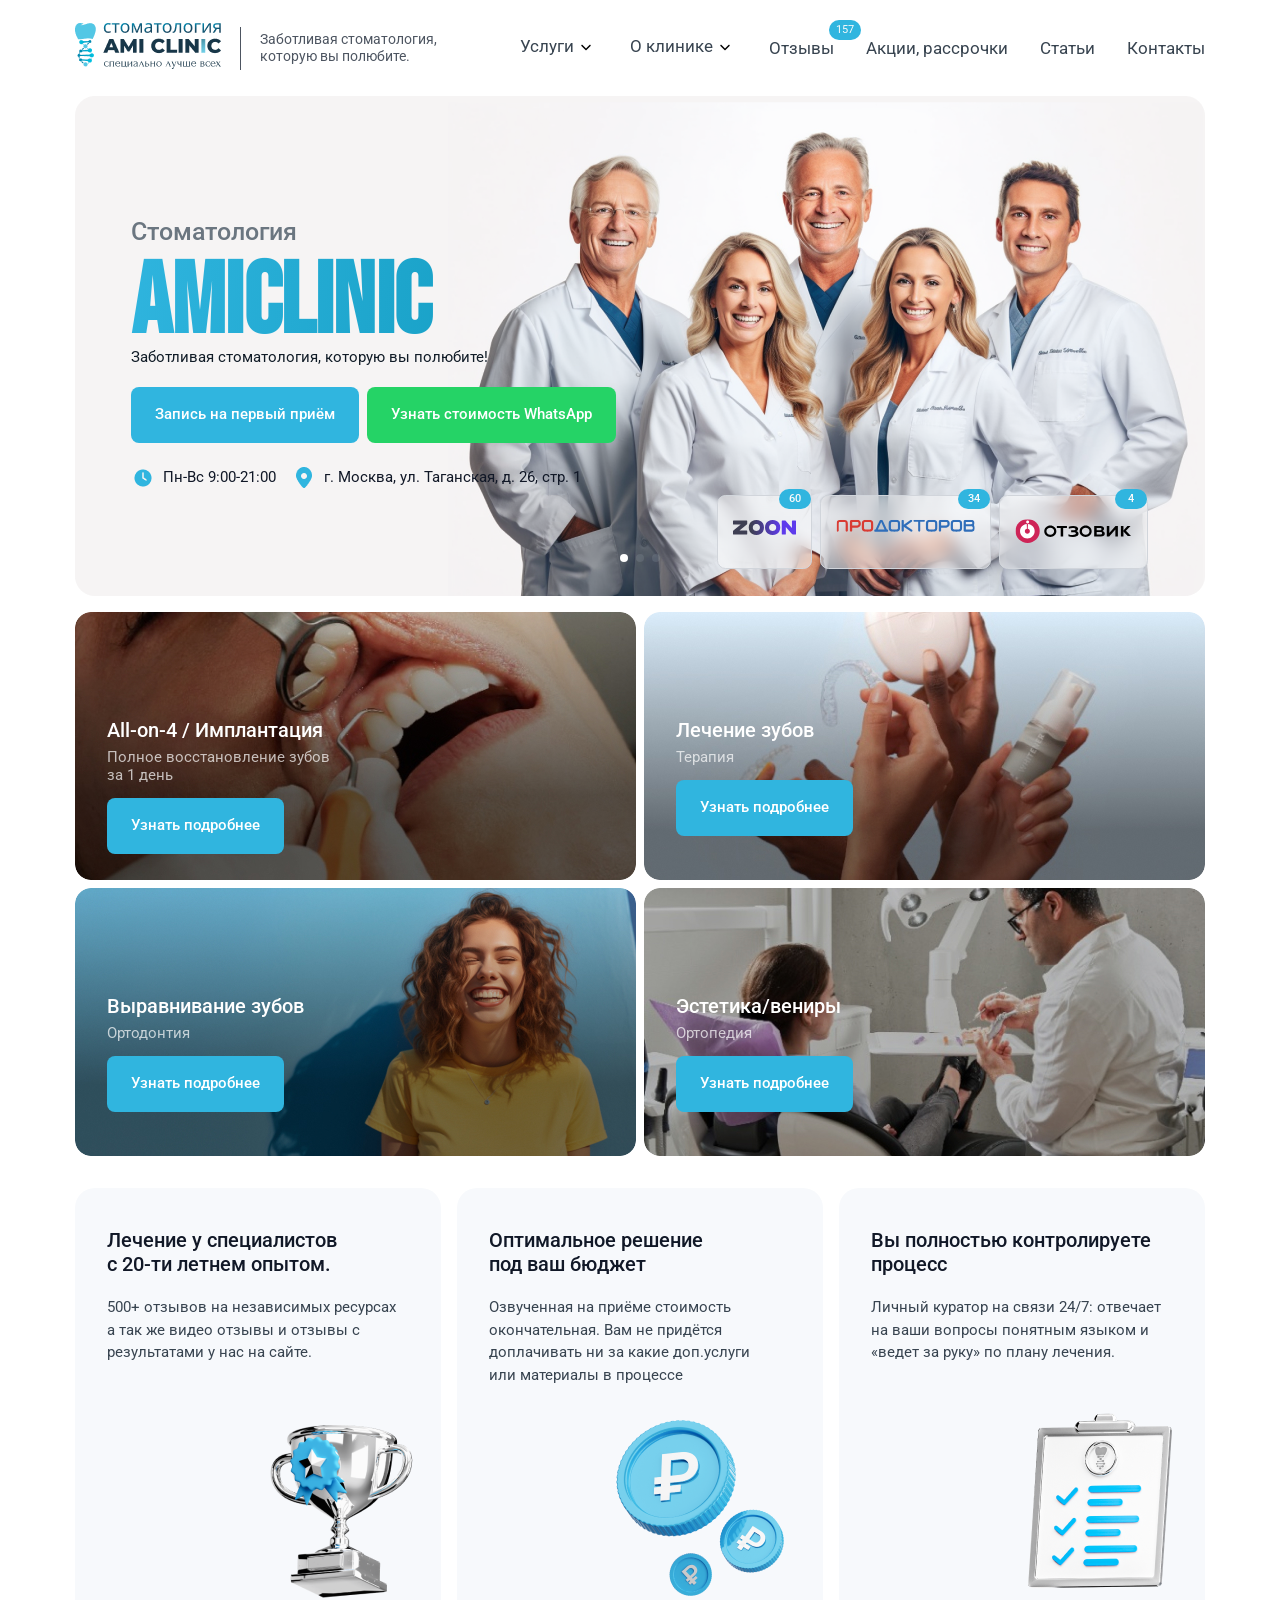
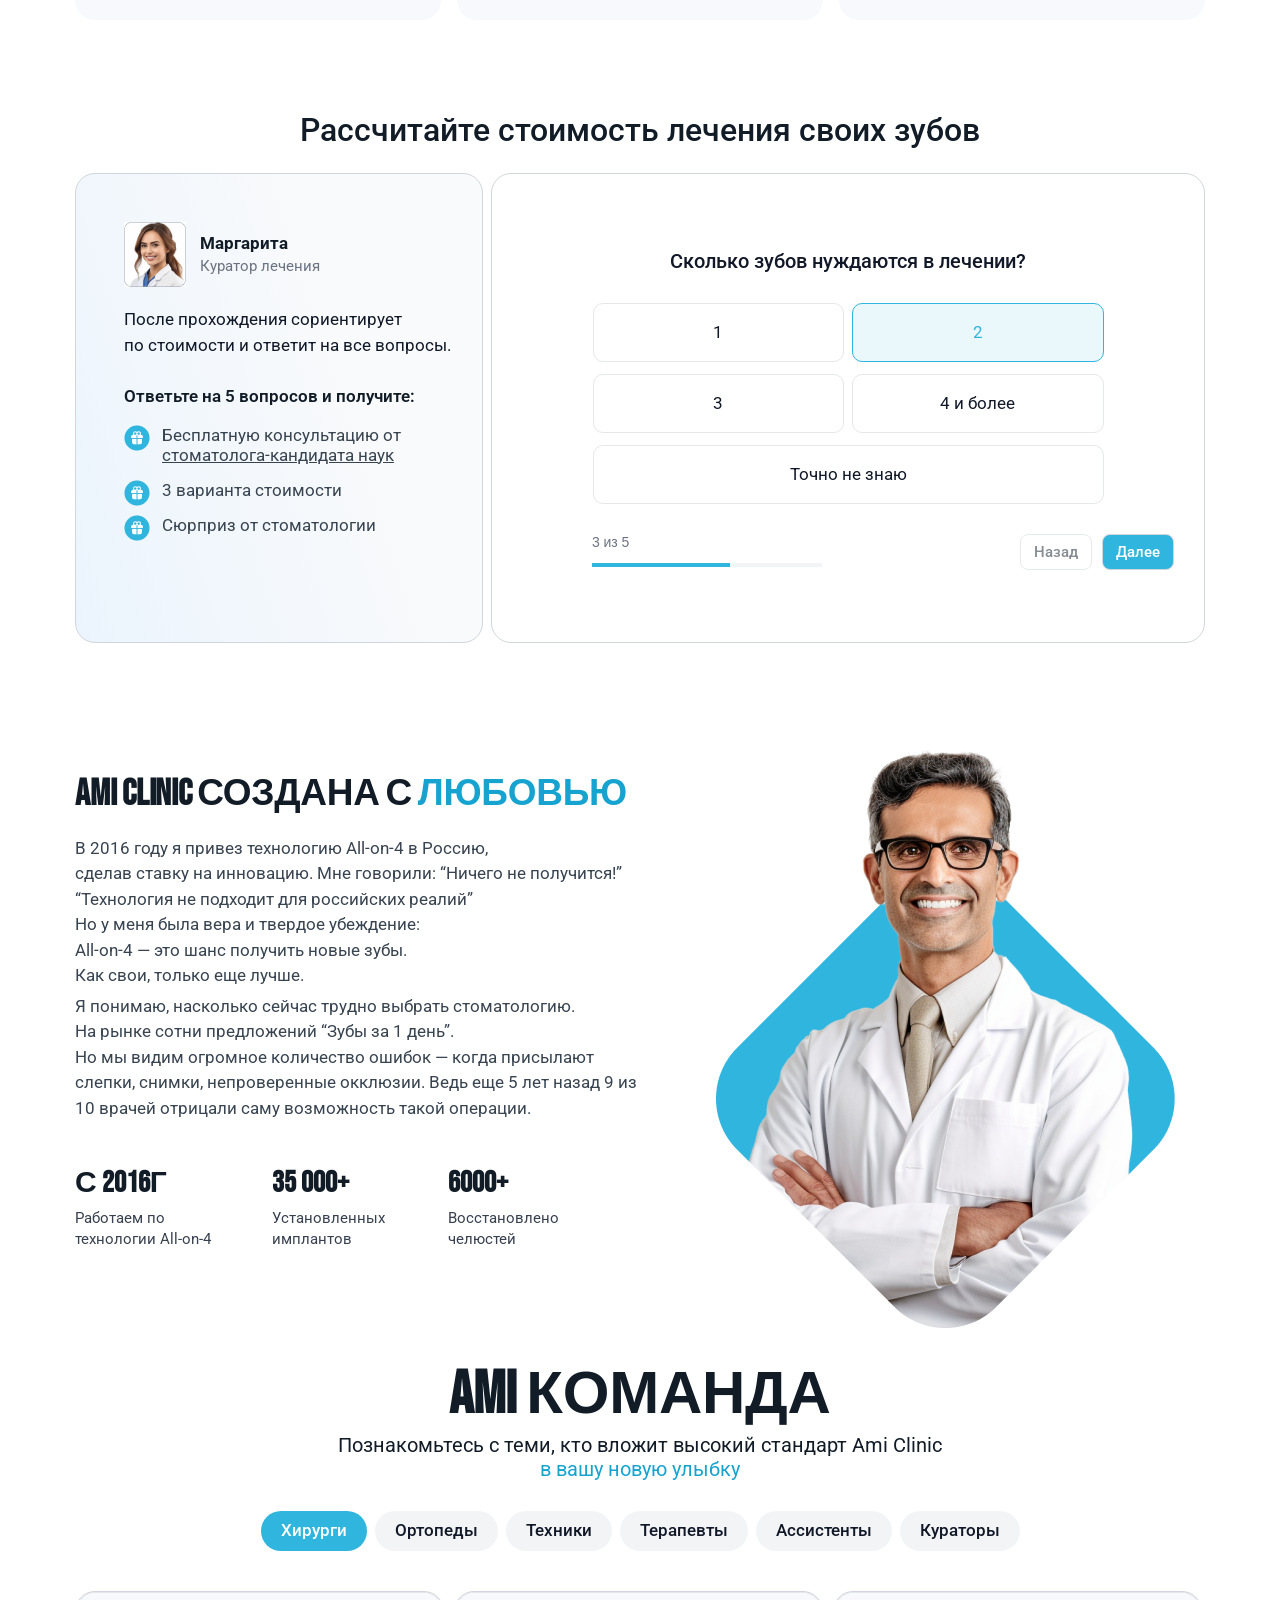
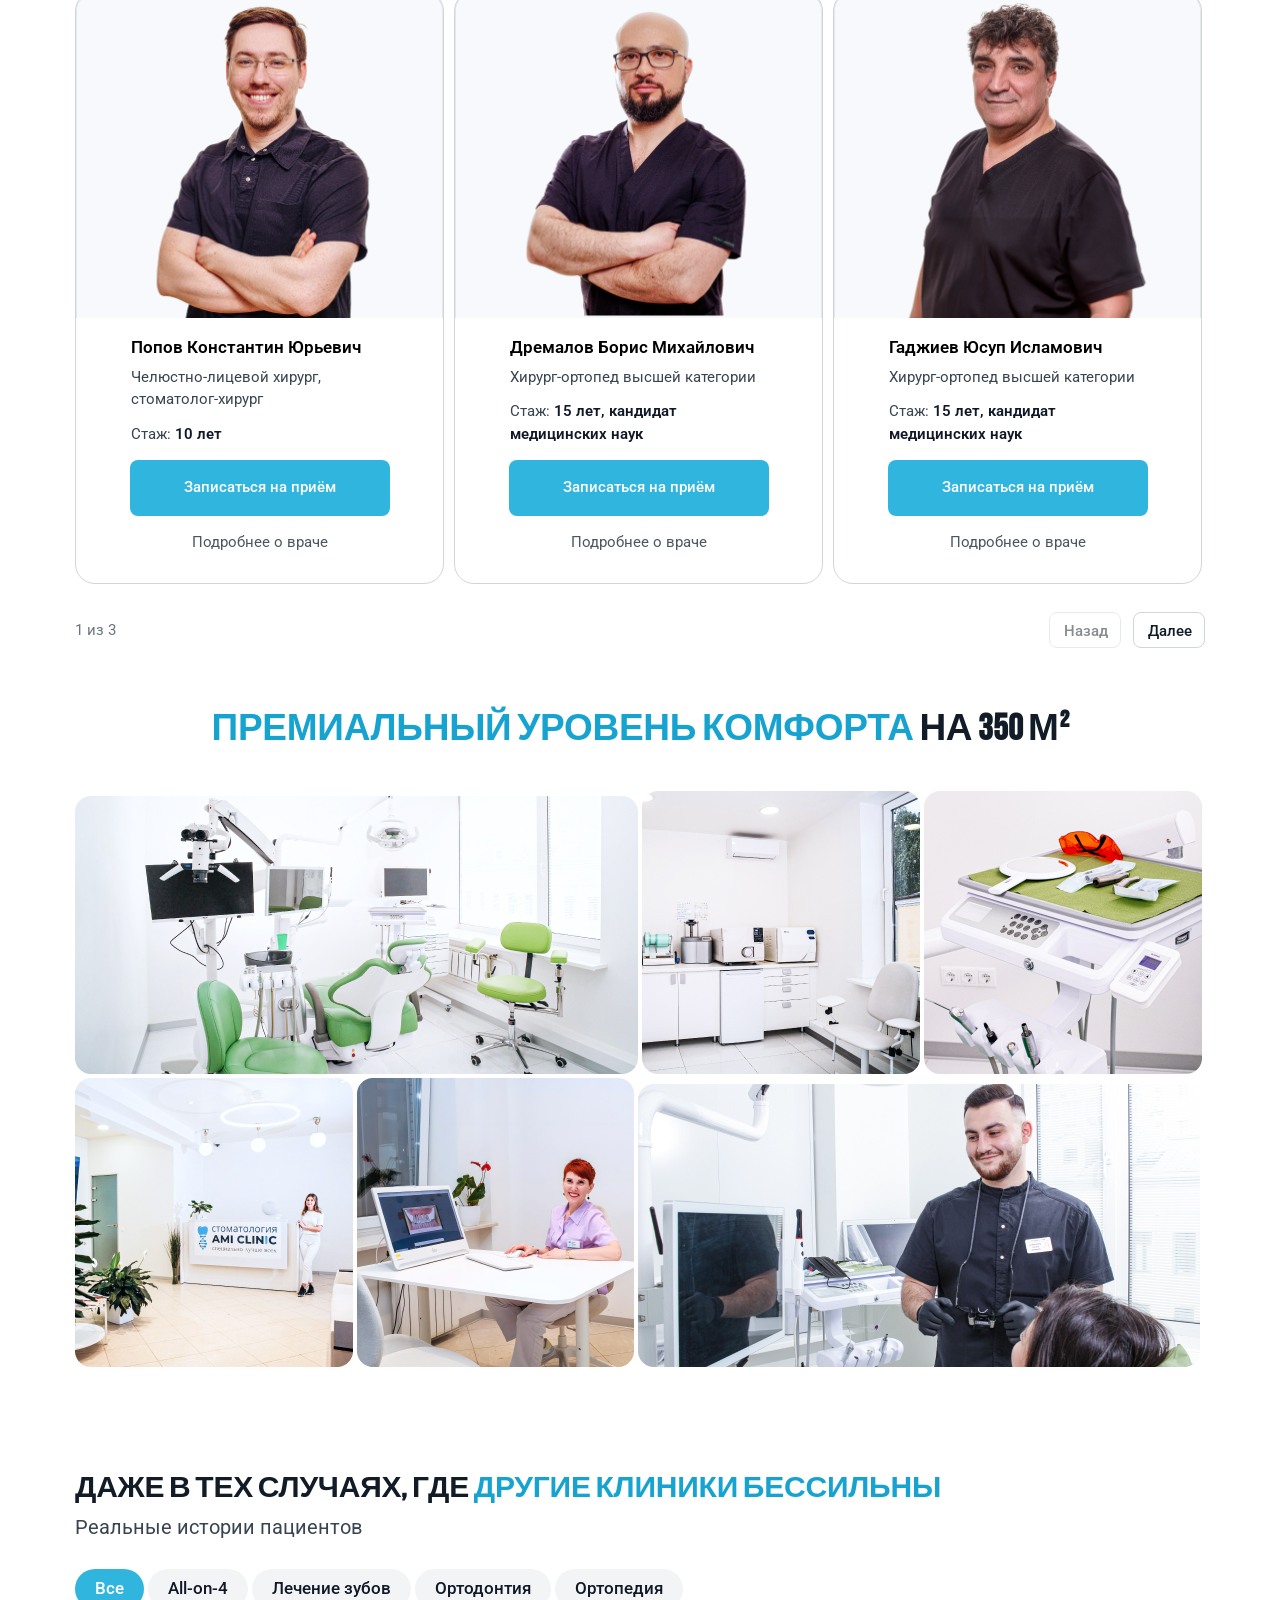
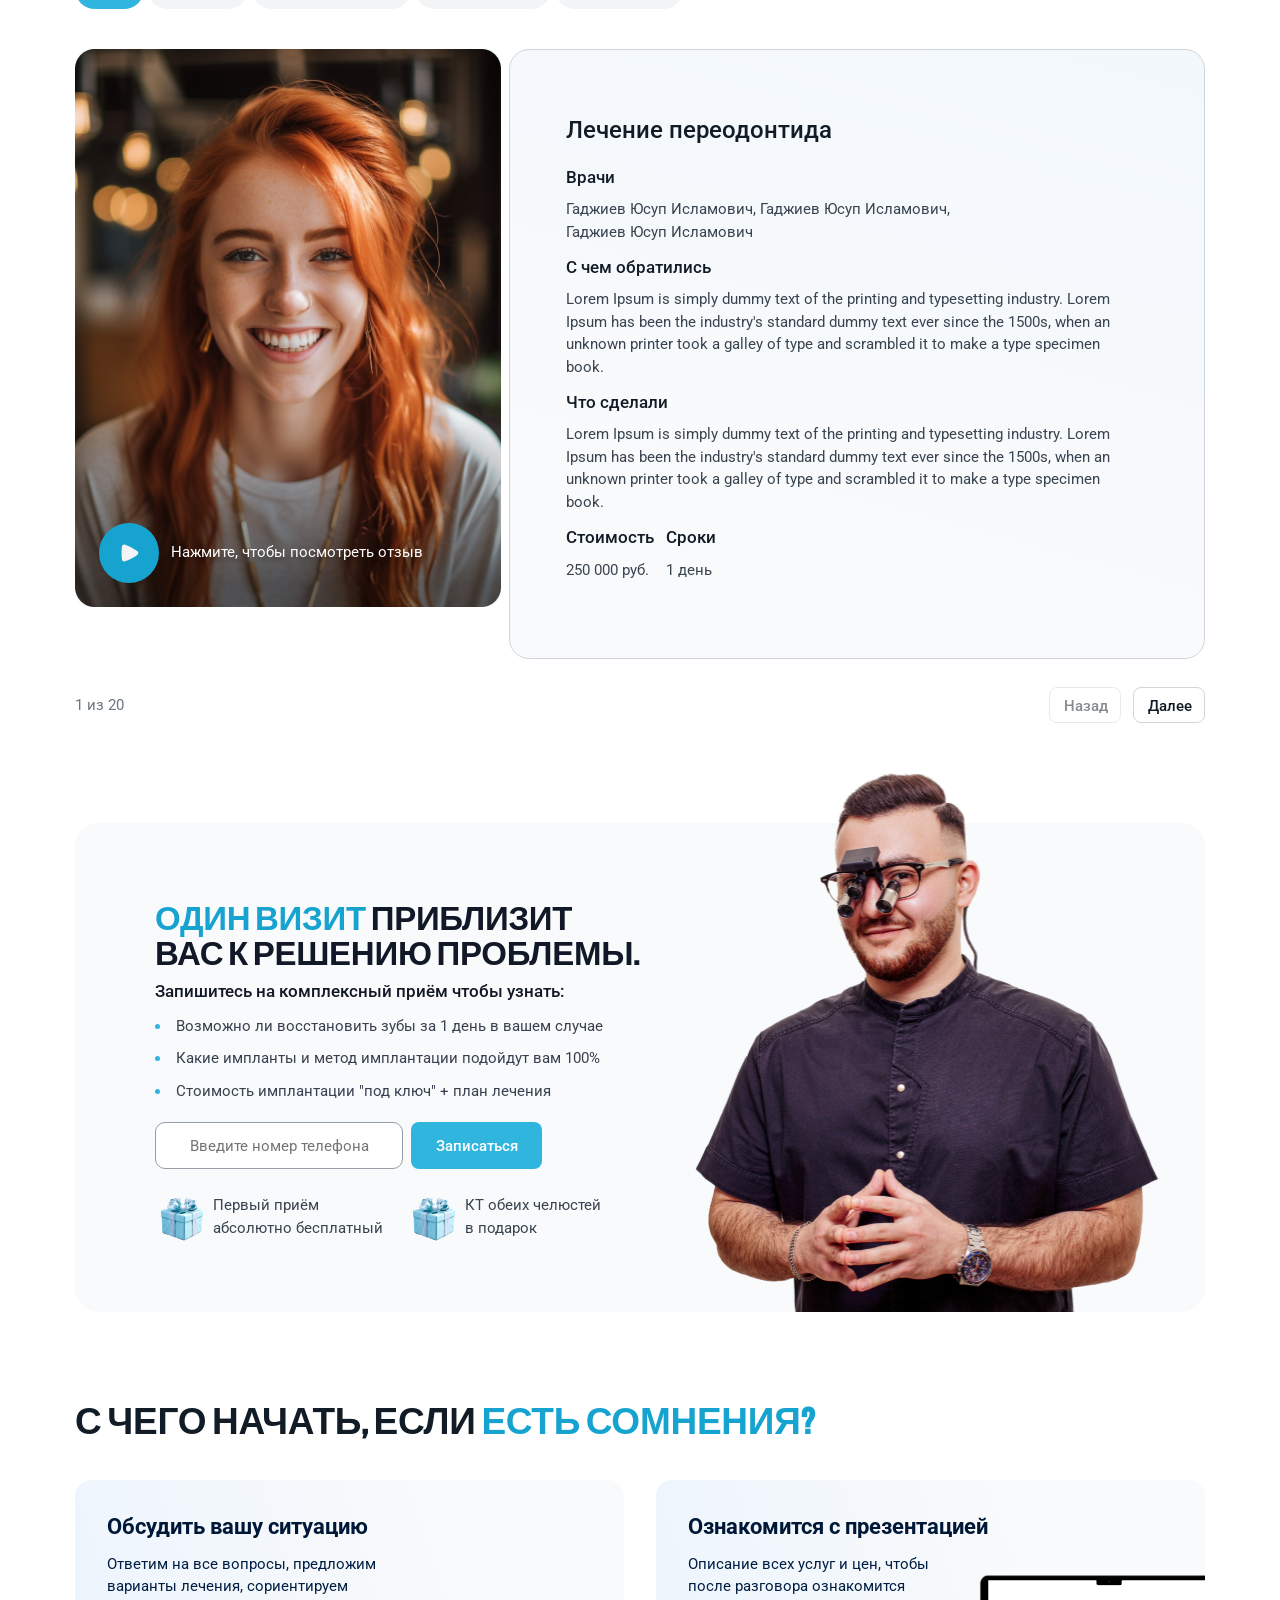
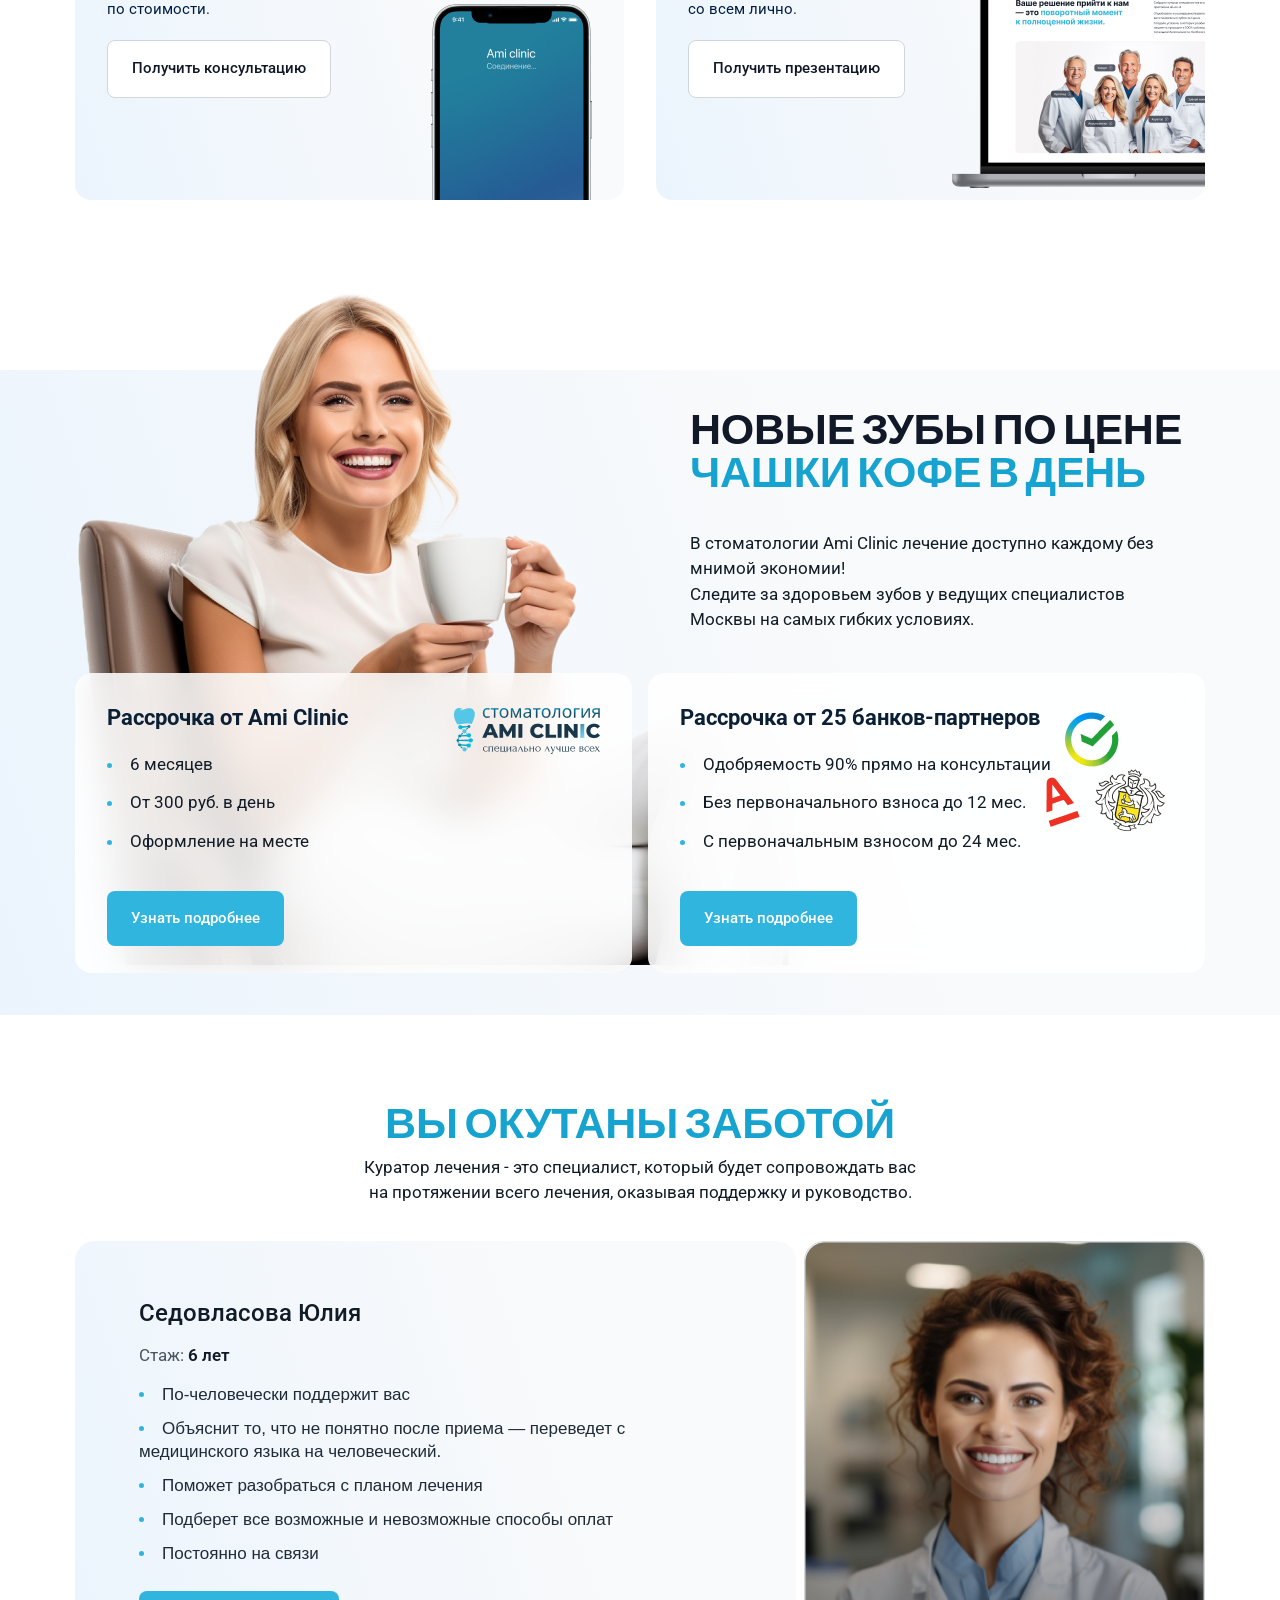
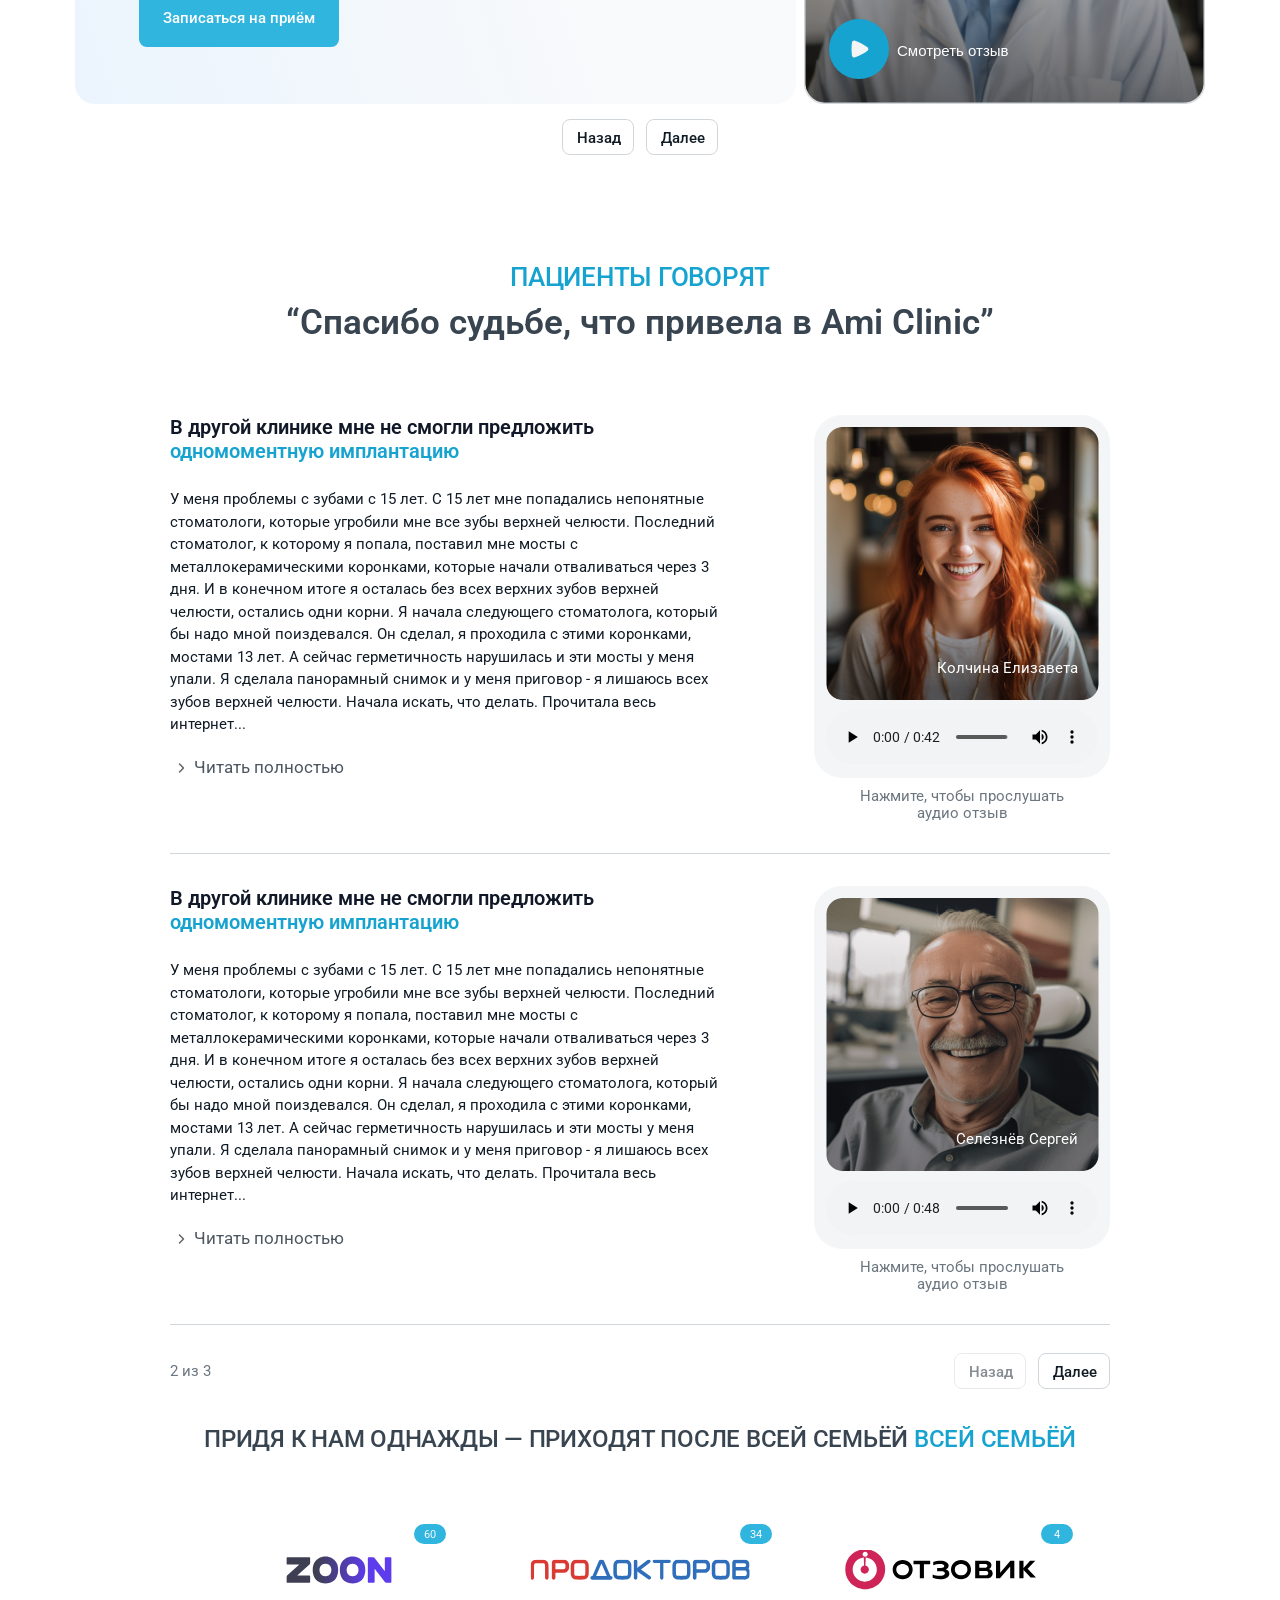
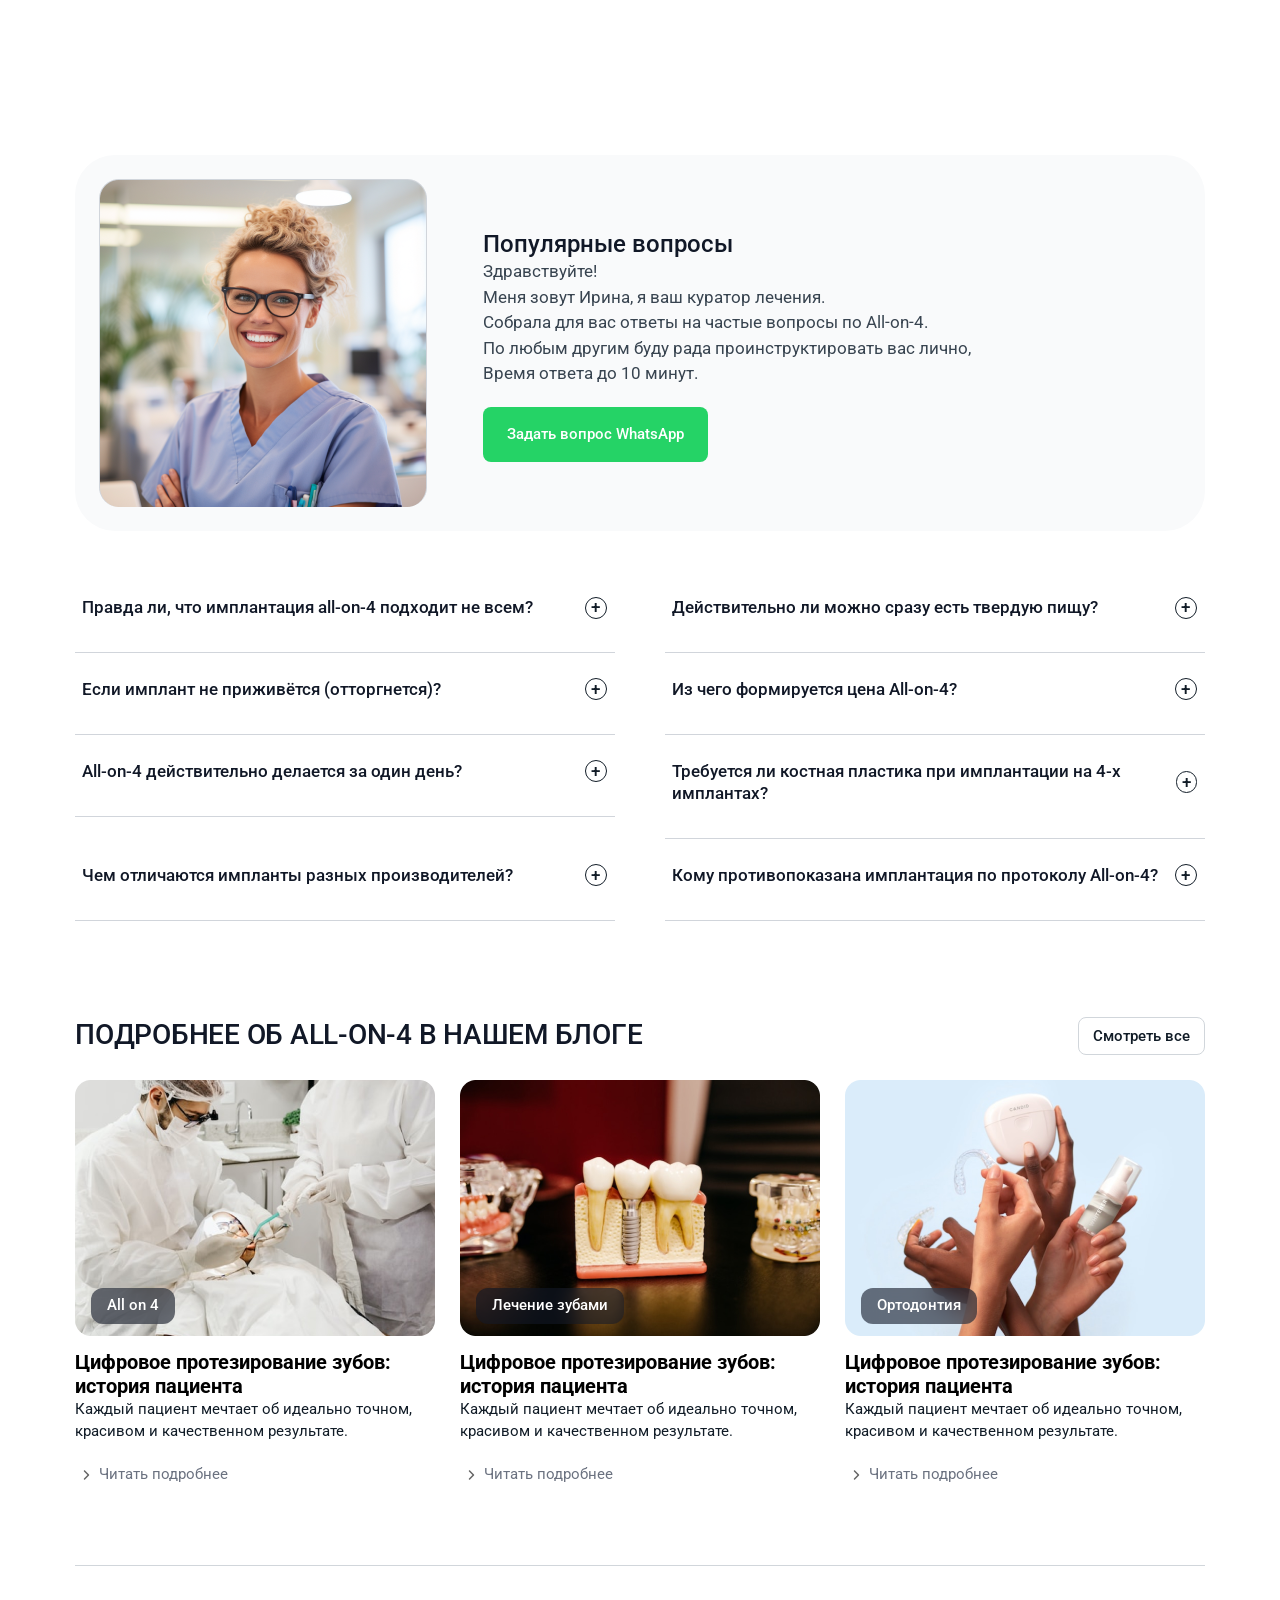
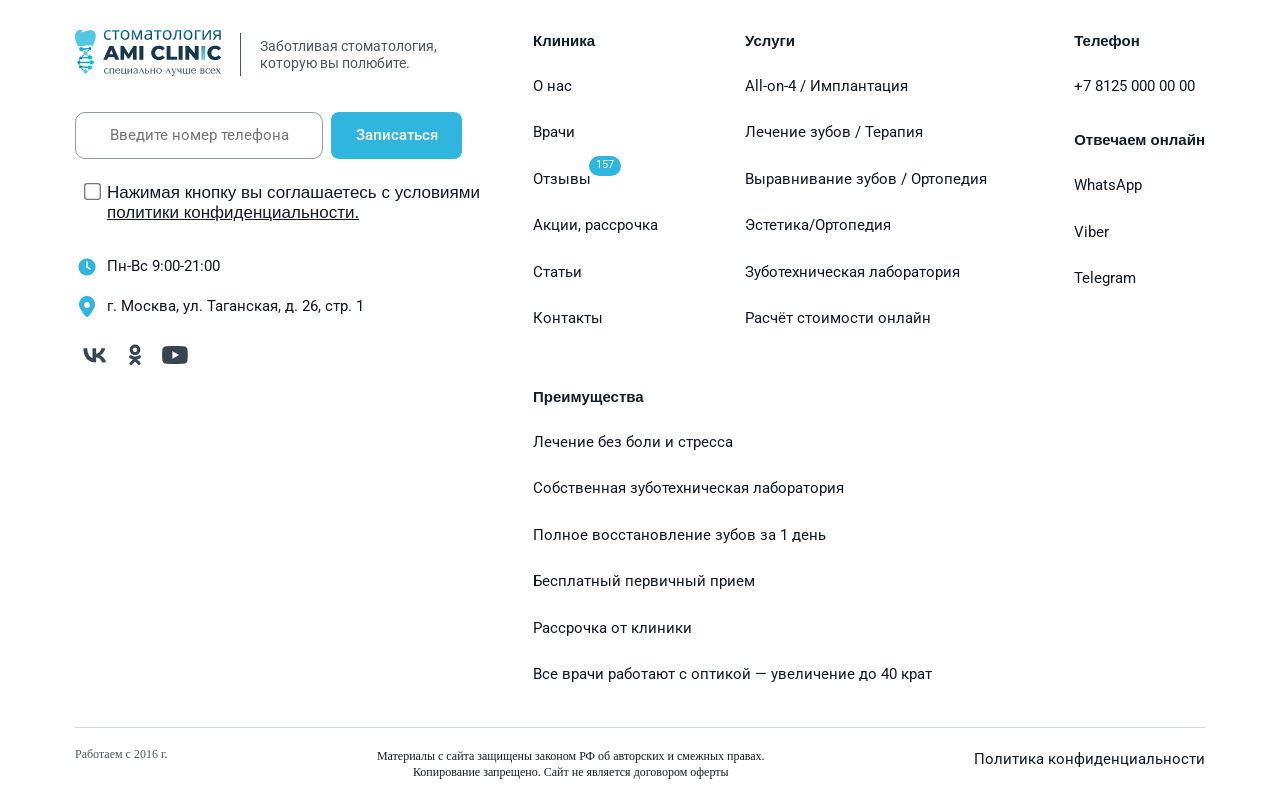
==== commit b82cd9aa: "переключение стилей кнопок" ====
--- a/index.html
+++ b/index.html
@@ -304,7 +304,7 @@
               <span class="text__blue">в вашу новую улыбку</span>
             </p>
             <div class="doctors__tabs">
-              <button class="buttons tabs__btn tabs__btn--active doctors__tabs--btn doctors__tabs--btn-active">Хирурги</button>
+              <button class="buttons doctors__tabs--btn doctors__tabs--btn-active">Хирурги</button>
               <button class="buttons doctors__tabs--btn">Ортопеды</button>
               <button class="buttons doctors__tabs--btn">Техники</button>
               <button class="buttons doctors__tabs--btn">Терапевты</button>
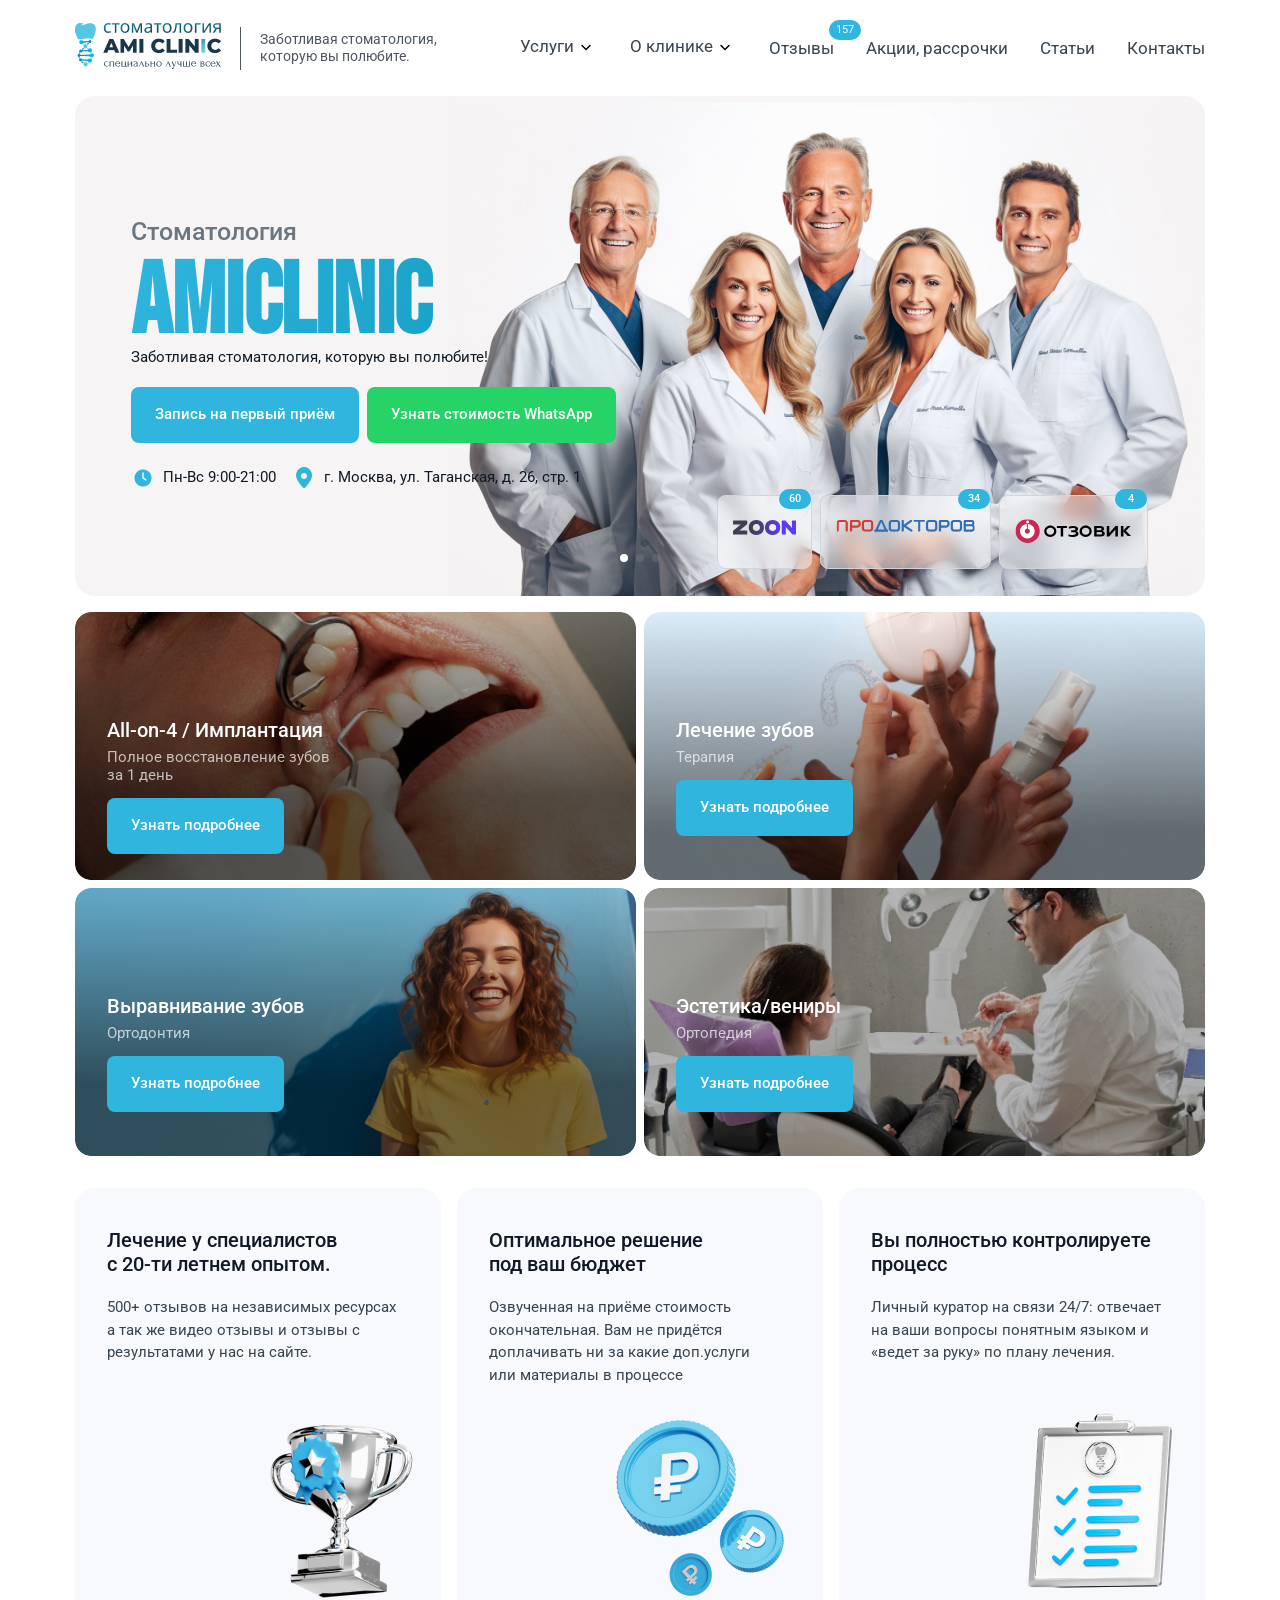
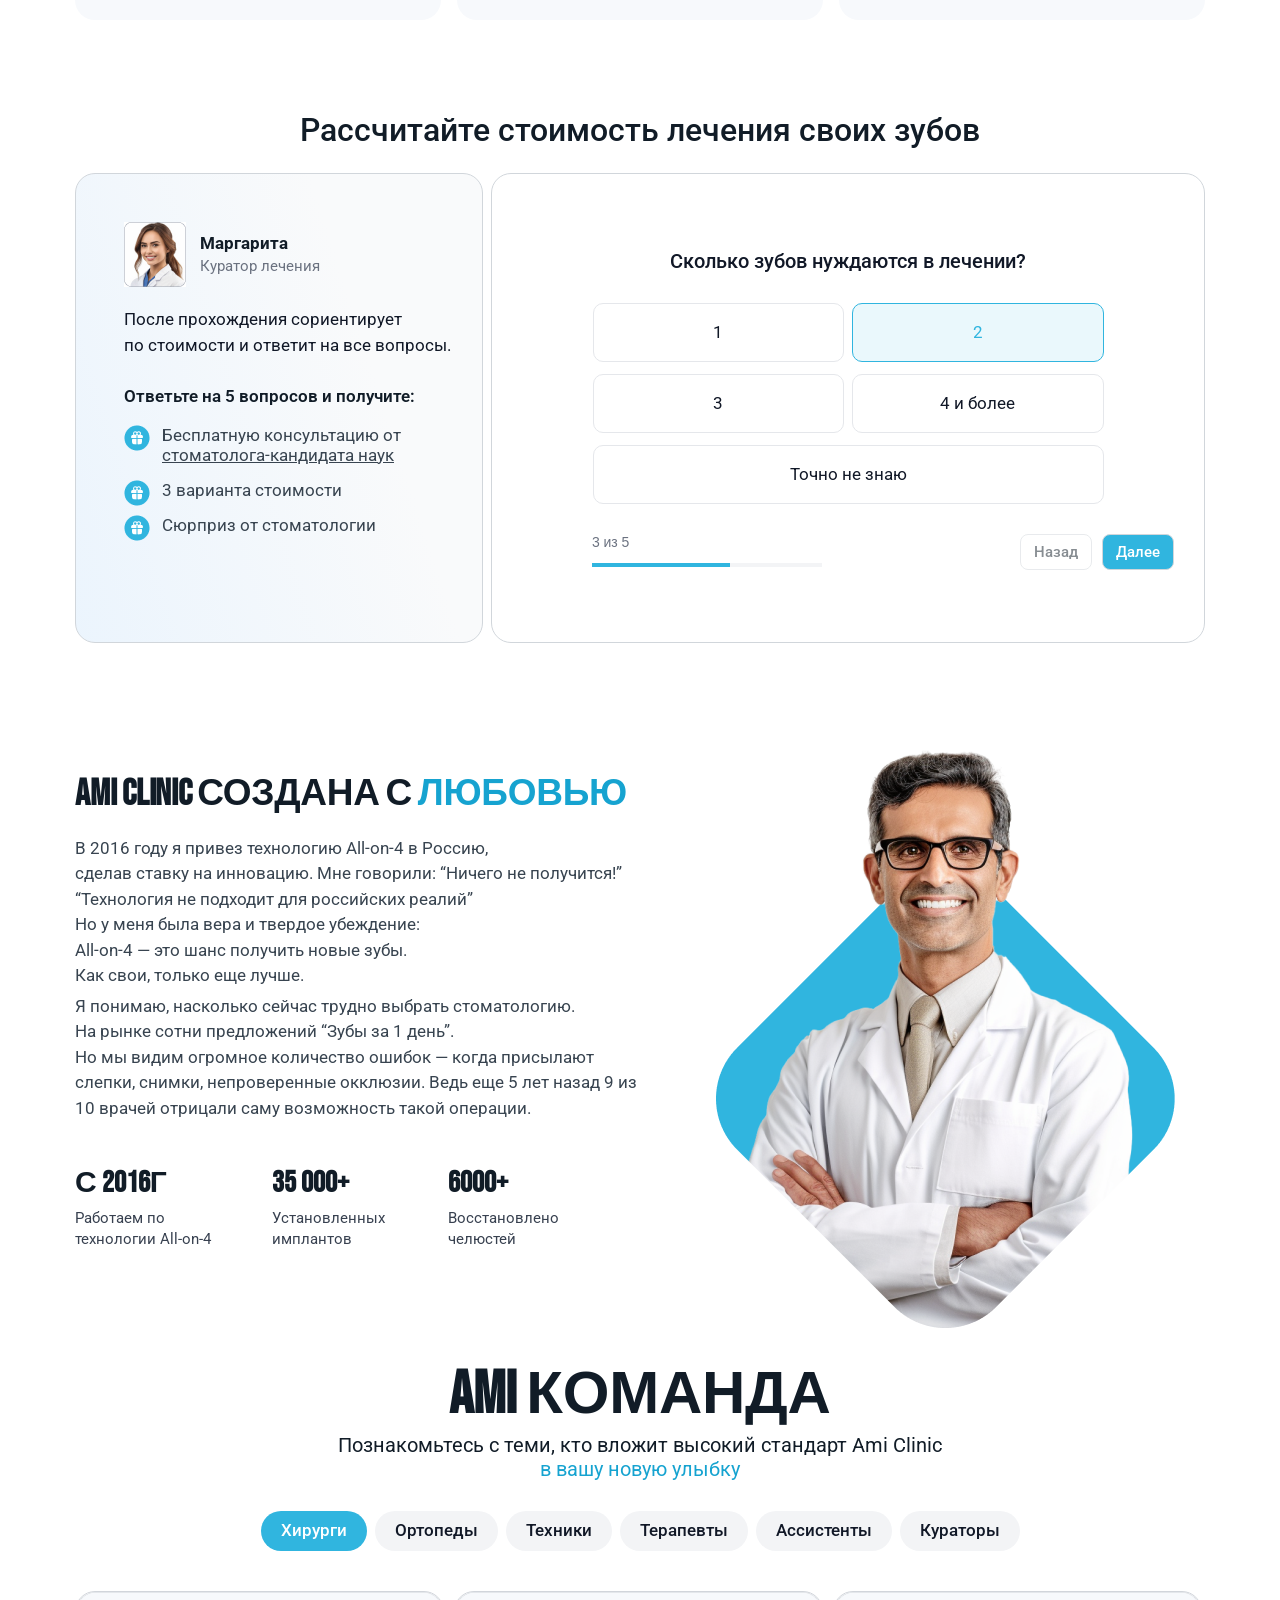
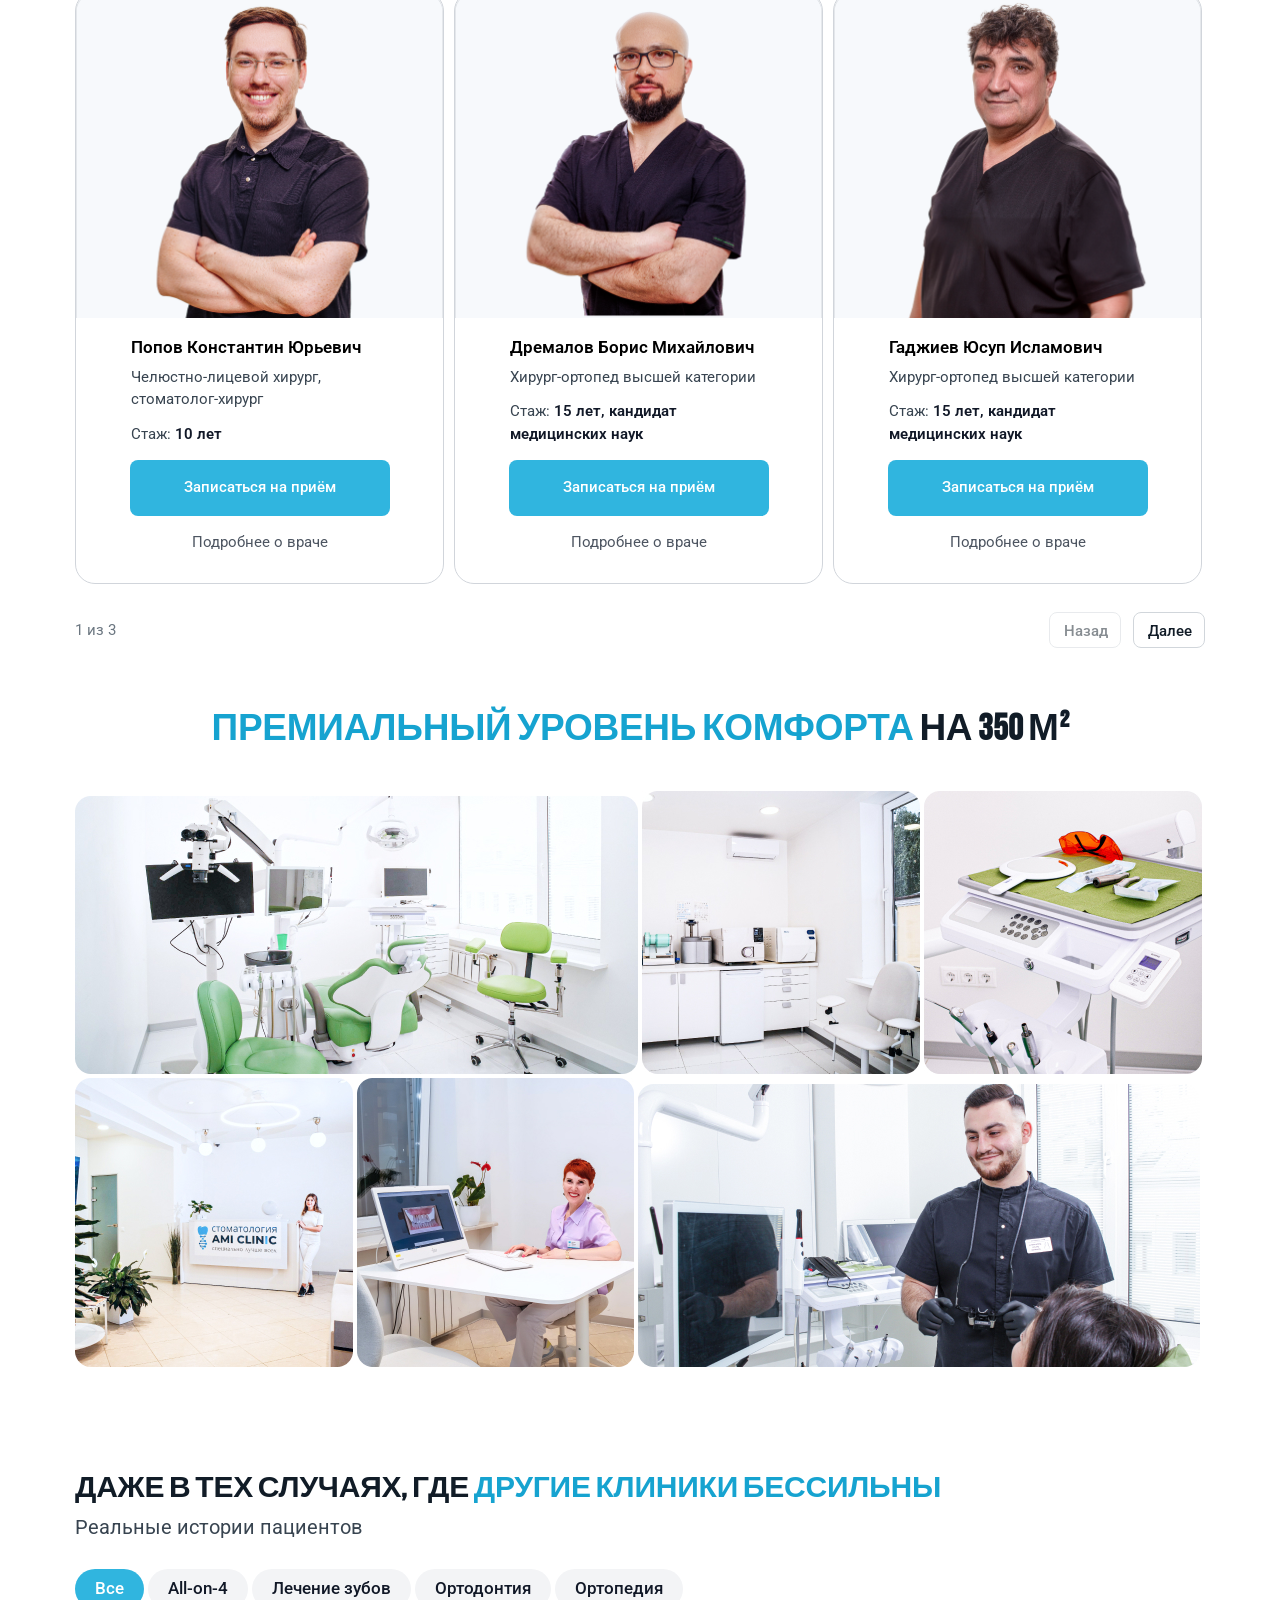
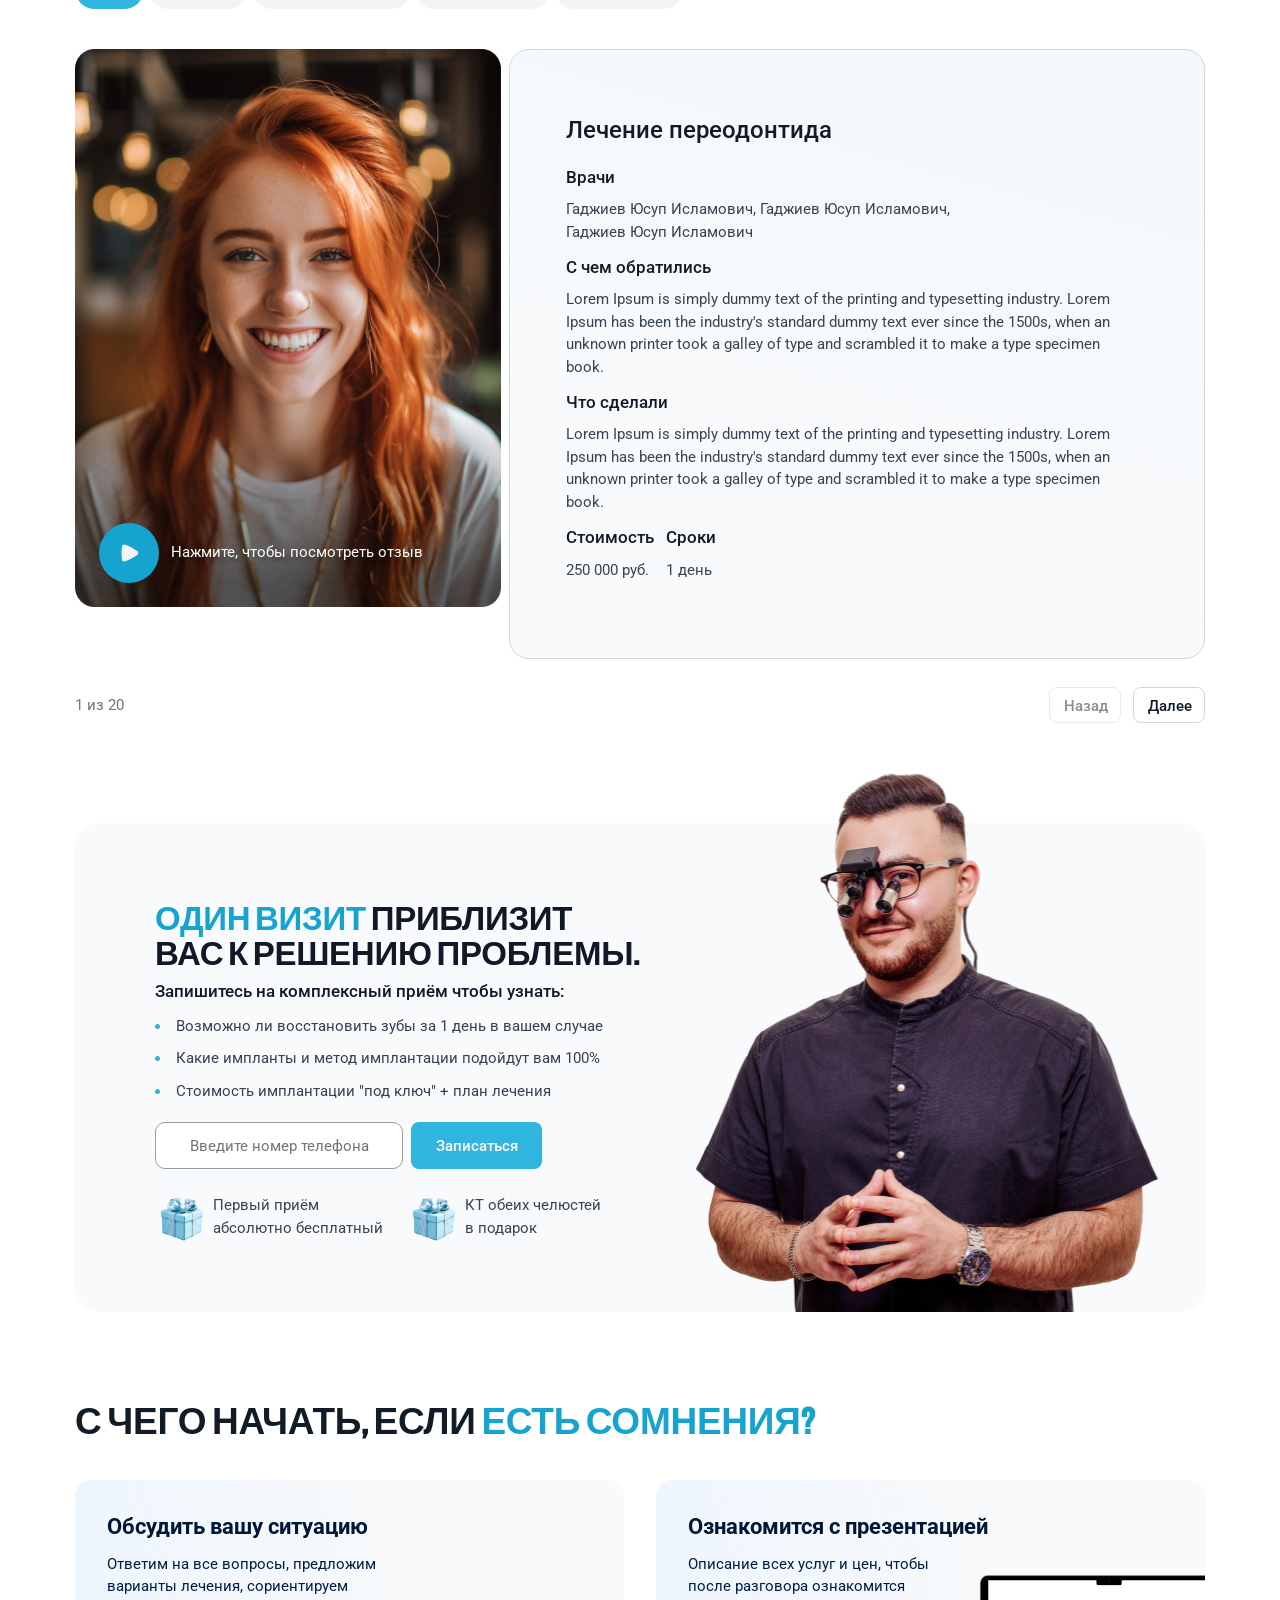
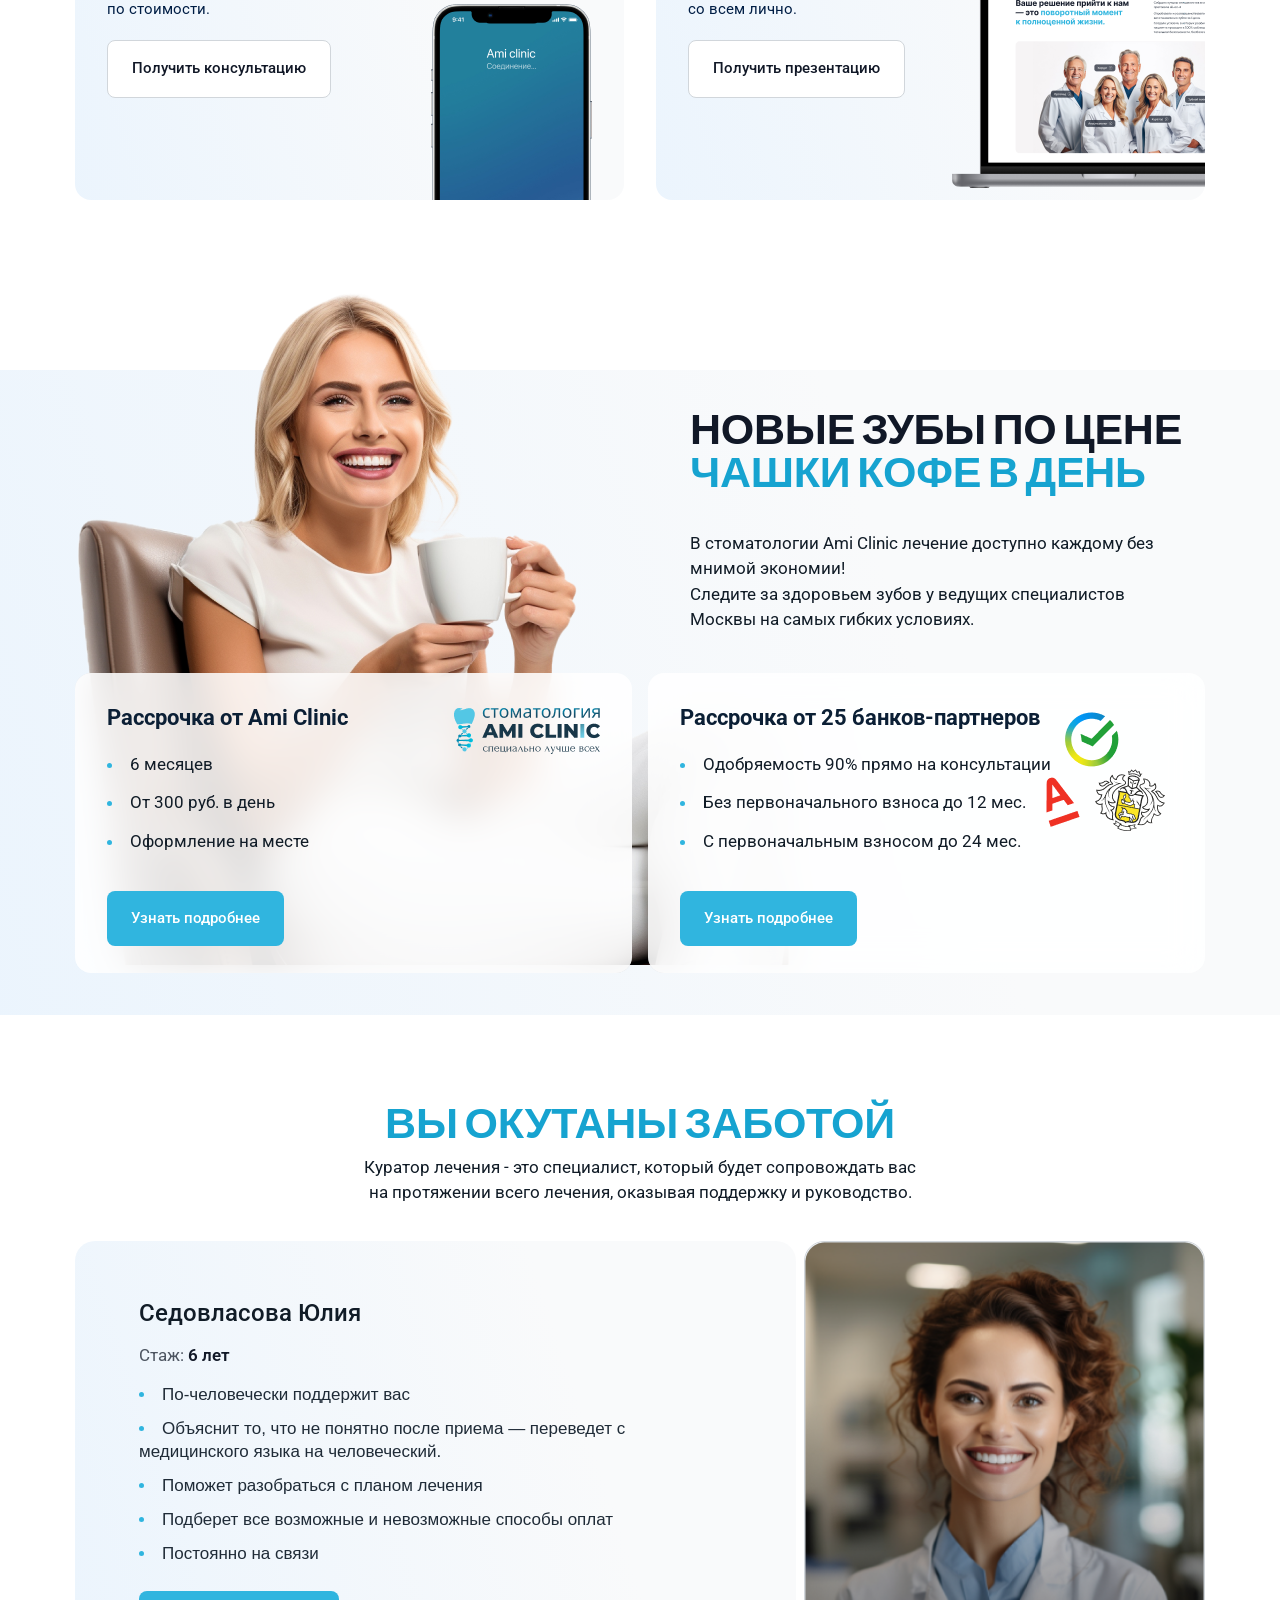
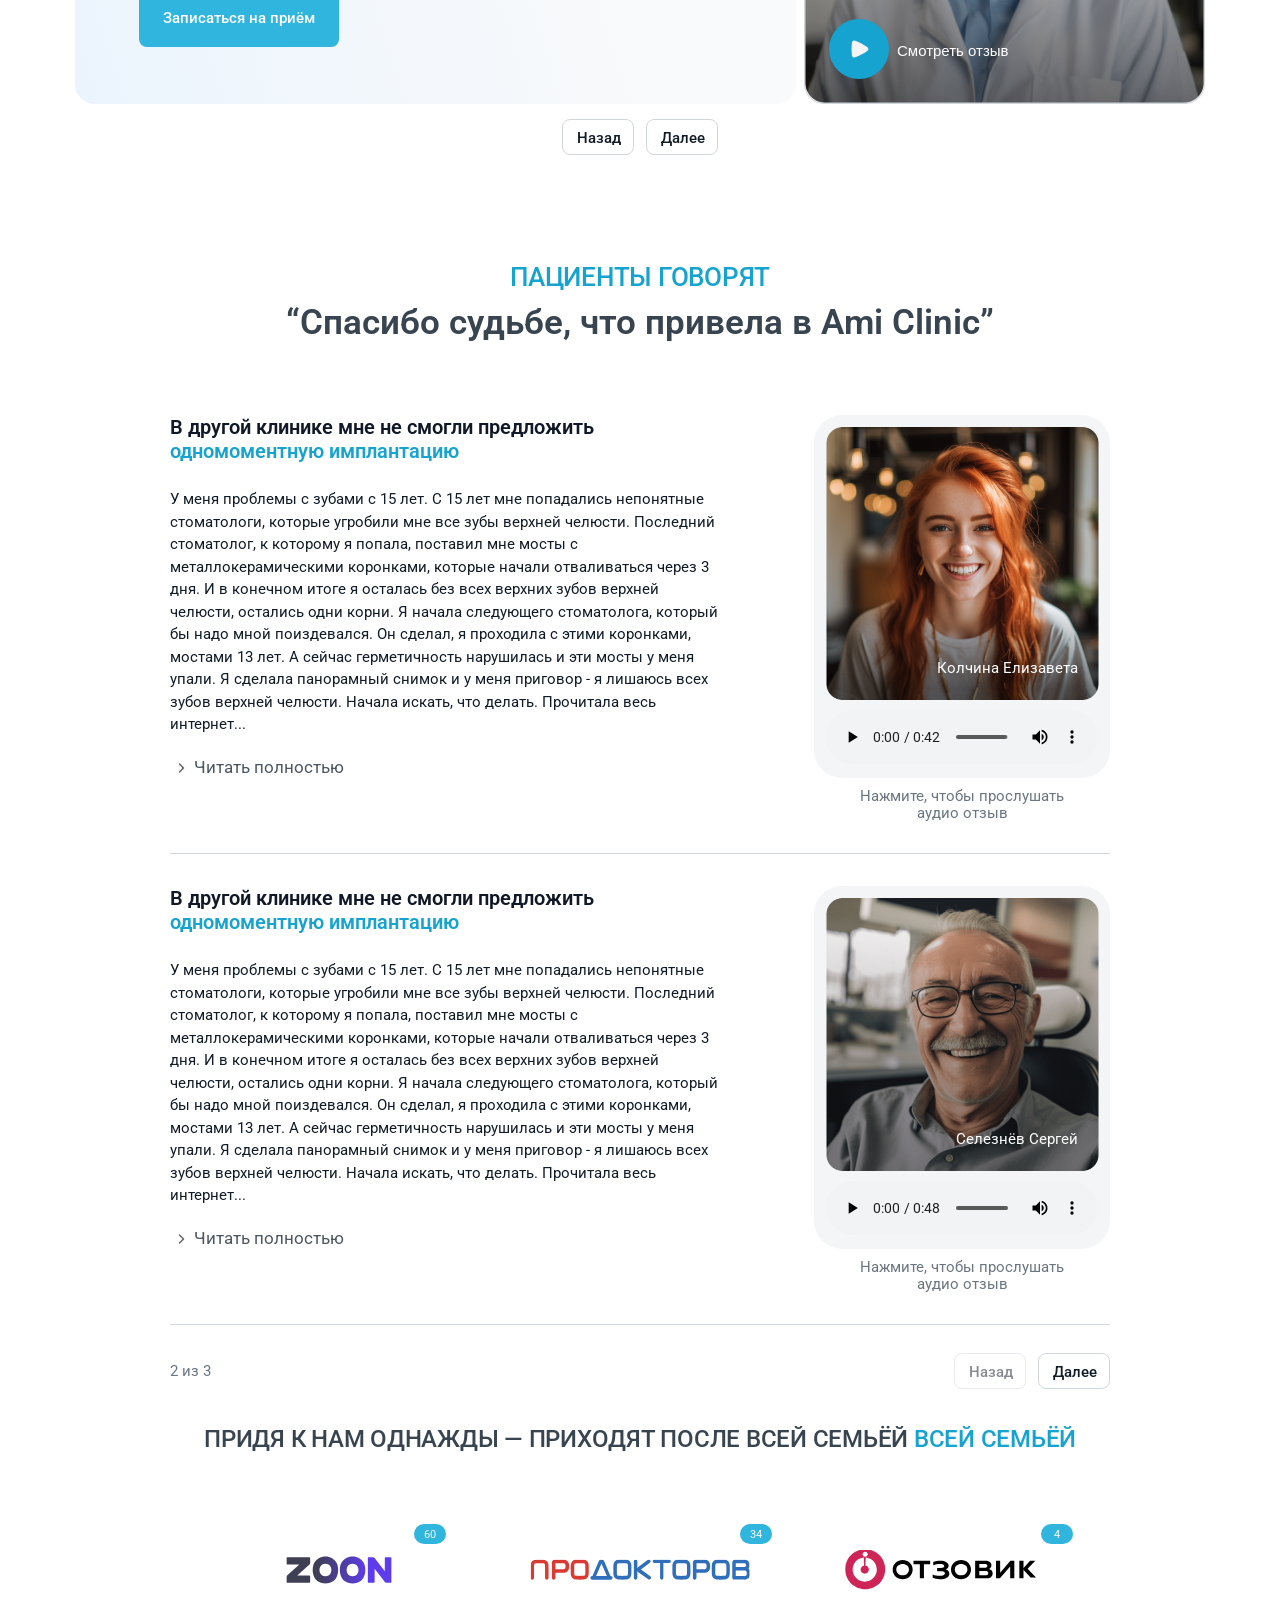
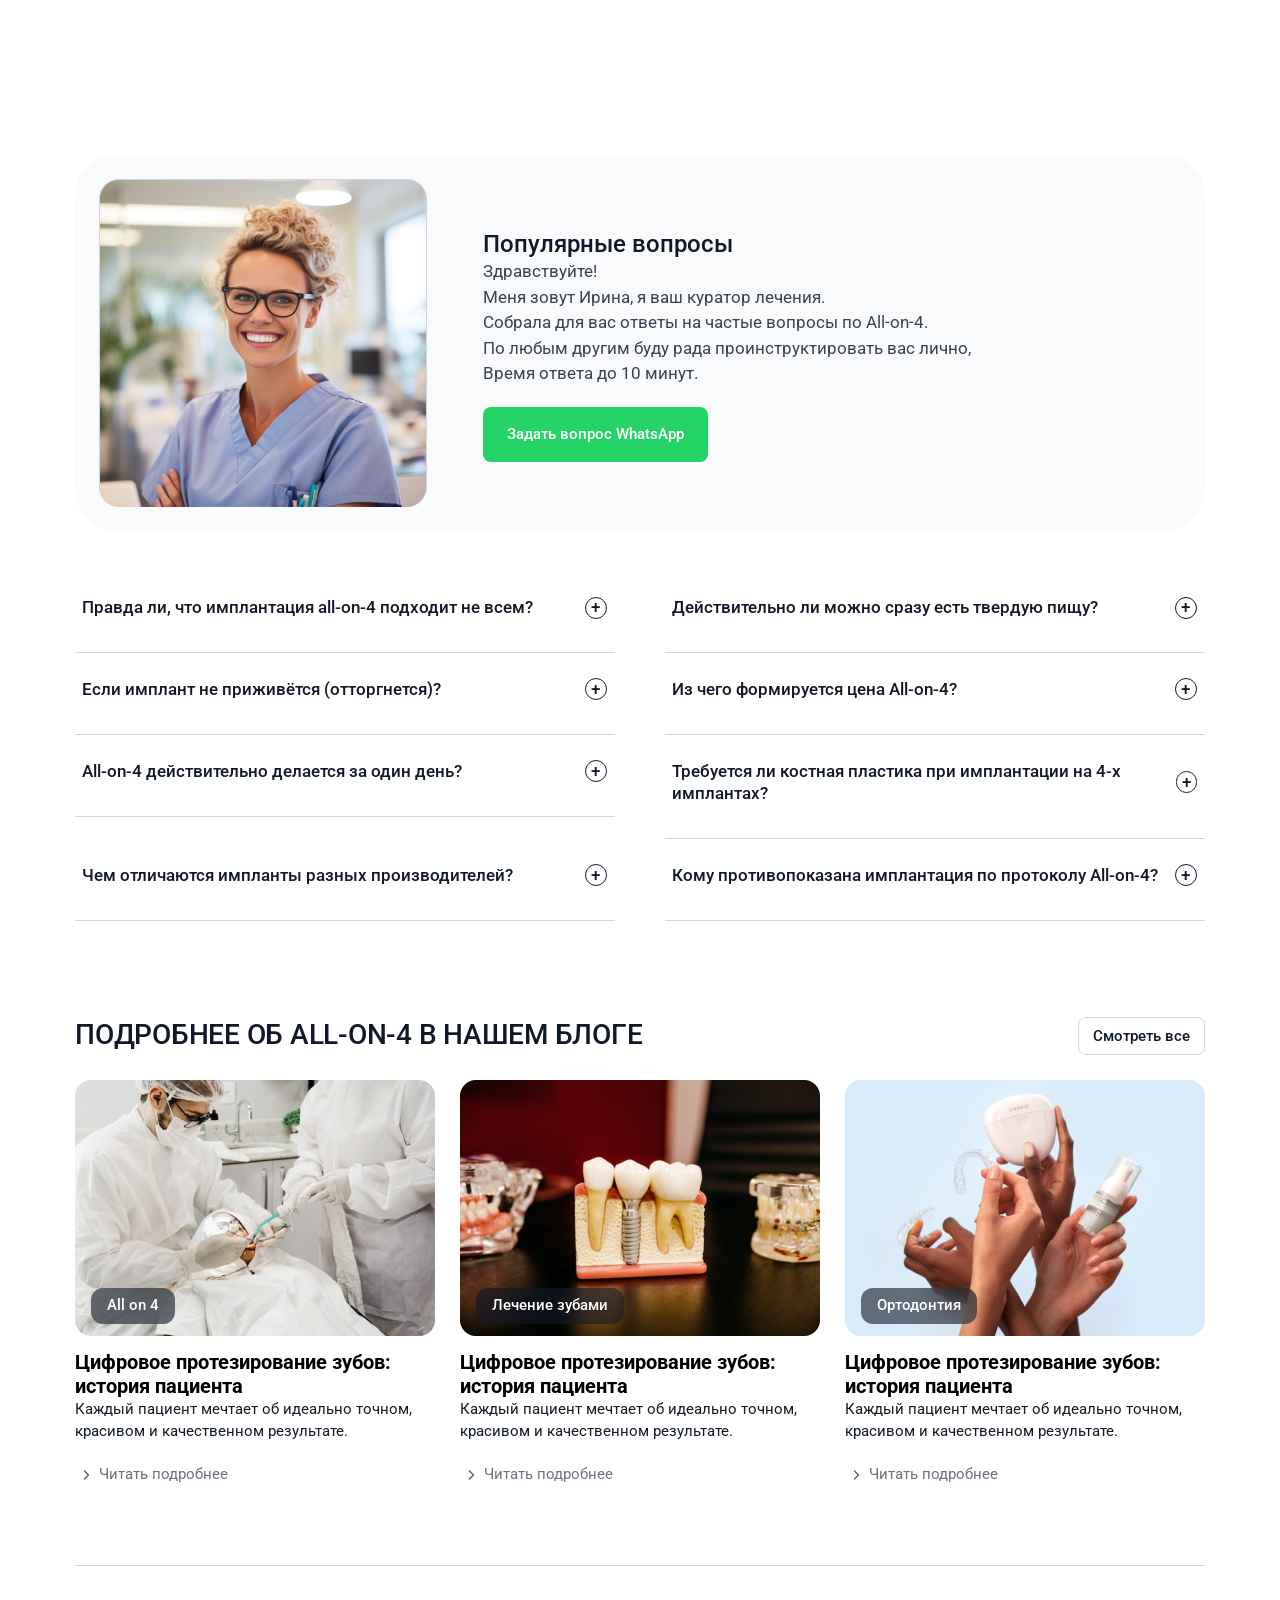
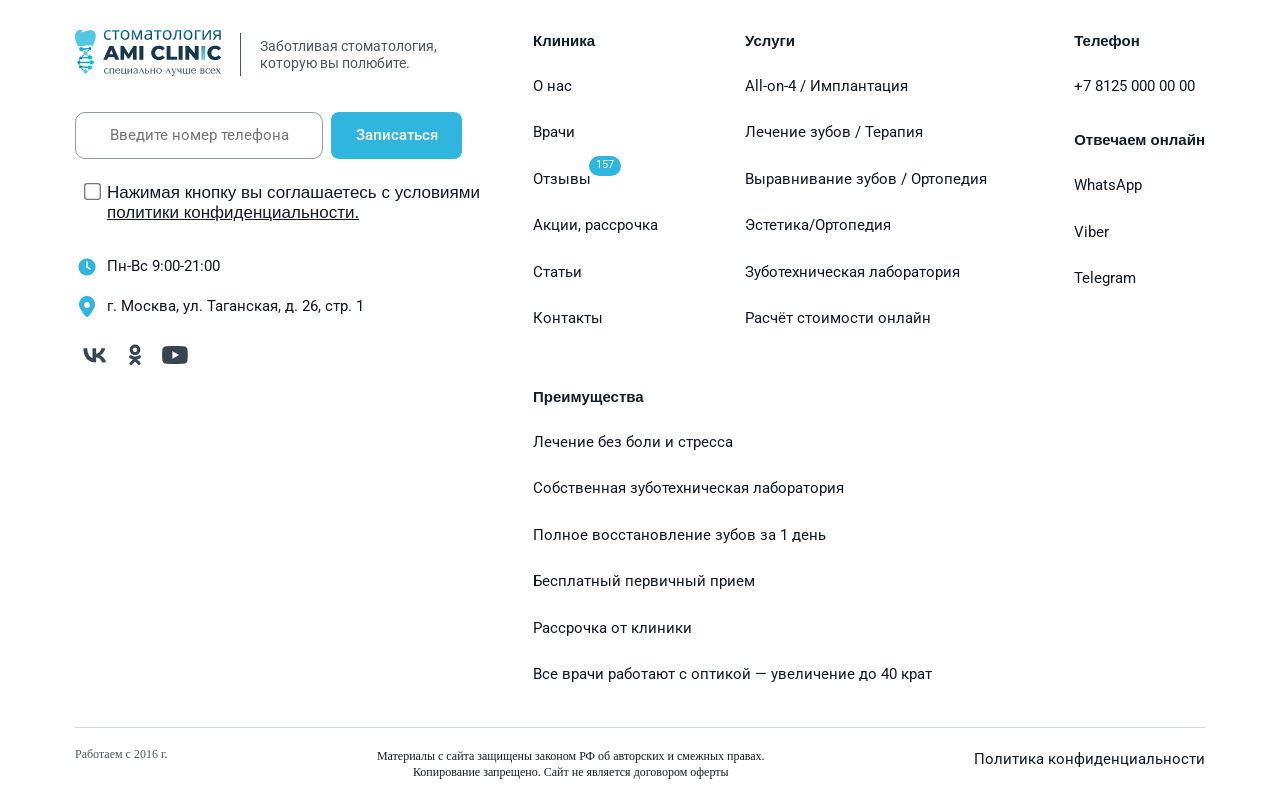
==== commit 7295c20d: "выпадающее меню с косяками" ====
--- a/index.html
+++ b/index.html
@@ -33,17 +33,25 @@
           </div>
           <nav class="header__menu">
             <ul class="header__menu--list">
-              <li class="menu__list--item">
-                <a class="menu__list--link" href="#">Услуги<span class="menu__list--link-arrow"><img class="arrow__img"
-                      src="images/menu-arrow.svg" alt=""></span></a></a>
-              </li>
-              <li class="menu__list--item">
-                <a class="menu__list--link" href="#">О клинике<span class="menu__list--link-arrow"><img
-                      class="arrow__img" src="images/menu-arrow.svg" alt=""></span></a>
+              <li onclick="headerDropdown()" class="menu__list--item">
+                <a class="menu__list--link menu__list--link1" href="#">Услуги
+                  <span class="menu__list--link-arrow">
+                    <img class="arrow__img" src="images/menu-arrow.svg" alt="">
+                  </span>
+                </a>
+              </li>
+              <li onclick="headerDropdown2()" class="menu__list--item">
+                <a class="menu__list--link menu__list--link2" href="#">О клинике
+                  <span class="menu__list--link-arrow">
+                    <img class="arrow__img" src="images/menu-arrow.svg" alt="">
+                  </span>
+                </a>
               </li>
               <li class="menu__list--item menu__list--link-ref">
-                <a class="menu__list--link" href="#">Отзывы</a><span class="ref__btn header__ref--btn"><a
-                    class="ref__btn--link" href="#">157</a></span>
+                <a class="menu__list--link" href="#">Отзывы</a>
+                <span class="ref__btn header__ref--btn">
+                  <a class="ref__btn--link" href="#">157</a>
+                </span>
               </li>
               <li class="menu__list--item">
                 <a class="menu__list--link" href="#">Акции, рассрочки</a>
@@ -55,6 +63,18 @@
                 <a class="menu__list--link" href="#">Контакты</a>
               </li>
             </ul>
+            <div id="headerDropdown" class="header__dropdown">
+              <a class="header__dropdown--btn" href="">услуги1</a>
+              <a class="header__dropdown--btn" href="">услуги2</a>
+              <a class="header__dropdown--btn" href="">услуги3</a>
+              <a class="header__dropdown--btn" href="">услуги4</a>
+            </div>
+            <div id="headerDropdown2" class="header__dropdown2">
+              <a class="header__dropdown--btn" href="">о клинике1</a>
+              <a class="header__dropdown--btn" href="">о клинике2</a>
+              <a class="header__dropdown--btn" href="">о клинике3</a>
+              <a class="header__dropdown--btn" href="">о клинике4</a>
+            </div>
           </nav>
         </div>
       </div>
@@ -433,22 +453,14 @@
                     <ul class="stories__text--list-item">
                       <li>
                         <ul>
-                          <li class="stories__text--list-title">
-                            Стоимость
-                          </li>
-                          <li class="stories__text--list-text">
-                            250 000 руб.
-                          </li>
+                          <li class="stories__text--list-title">Стоимость</li>
+                          <li class="stories__text--list-text">250 000 руб.</li>
                         </ul>
                       </li>
                       <li>
                         <ul>
-                          <li class="stories__text--list-title">
-                            Сроки
-                          </li>
-                          <li class="stories__text--list-text">
-                            1 день
-                          </li>
+                          <li class="stories__text--list-title">Сроки</li>
+                          <li class="stories__text--list-text">1 день</li>
                         </ul>
                       </li>
                     </ul>
@@ -910,10 +922,6 @@
         </div>
       </div>
 
-      <!-- наверх -->
-
-
-
     </main>
 
     <footer class="footer">
@@ -984,8 +992,10 @@
                 <a class="footer__menu--link" href="#">Врачи</a>
               </li>
               <li class="footer__menu--item footer__menu--link-ref">
-                <a class="footer__menu--link" href="#">Отзывы</a><span class="ref__btn footer__ref--btn"><a
-                    class="ref__btn--link" href="#">157</a></span>
+                <a class="footer__menu--link" href="#">Отзывы</a>
+                <span class="ref__btn footer__ref--btn">
+                  <a class="ref__btn--link" href="#">157</a>
+                </span>
               </li>
               <li class="footer__menu--item">
                 <a class="footer__menu--link" href="#">Акции, рассрочка</a>
--- a/css/style.css
+++ b/css/style.css
@@ -1,6 +1,3 @@
-/* .arrow__img{
-  transform: rotate(180deg);
-} */
 
 html {
   box-sizing: border-box;
@@ -113,6 +110,8 @@
 .header {
   background: rgba(255, 255, 255, 0.90);
   backdrop-filter: blur(23.5px);
+  position: relative;
+  z-index: 20;
 }
 
 .header__inner {
@@ -149,8 +148,26 @@
   gap: 32px;
 }
 
+/* Появление тени */
+
+.menu__list--item {
+  transition: all 0.2s ease;
+  position: relative;
+}
+
+.menu__list--item:hover {
+  transition: all 0.2s ease;
+  text-shadow: 0px 4px 10px rgba(0, 0, 0, 0.5);
+}
+
+.menu__list--item:hover img {
+  transition: all 0.3s ease;
+  filter: drop-shadow(0px 4px rgba(0, 0, 0, 0.5));
+}
+
 .arrow__img {
   float: right;
+  transition: all 0.3s ease;
 }
 
 .menu__list--link-ref {
@@ -176,9 +193,60 @@
   top: -18.5px;
 }
 
+/* выпадающее меню */
+
+.header__dropdown,
+.header__dropdown2 {
+  display: none;
+  position: absolute;
+  min-width: 160px;
+  box-shadow: 0px 8px 16px 0px rgba(0, 0, 0, 0.2);
+  z-index: 2;
+  border-radius: 20px;
+  background: #F7F9FC;
+}
+
+.header__dropdown2 {
+  margin-left: 110px;
+}
+
+.header__dropdown a,
+.header__dropdown2 a {
+  padding: 12px 16px;
+  margin: 5px 5px;
+  text-decoration: none;
+  display: block;
+}
+
+.rotate-180 {
+  transform: rotate(180deg);
+}
+
+/* Изменение цвета выпадающих ссылок при наведении курсора */
+.header__dropdown a:hover,
+.header__dropdown2 a:hover {
+  border-radius: 60px;
+  background: #30B5DF;
+  color: #FFF;
+  transition: 0.2s;
+}
+
+.show {
+  display: block;
+}
+
+.show2 {
+  display: block;
+}
+
+
+/* майн */
+/* верхний слайдер */
 
 .main {
   flex-grow: 1;
+  position: relative;
+  z-index: 0;
 }
 
 .slider__content {
@@ -234,13 +302,13 @@
 .buttons:hover {
   transition: 0.2s;
   transform: translateY(-4px);
-    box-shadow: 0 4px 12px rgba(0, 0, 0, 0.2), 0 16px 20px rgba(0, 0, 0, 0.2);
-
-}
-
-.buttons:active{
-transition: 0.2s;
-transform: translateY(-4px);
+  box-shadow: 0 4px 12px rgba(0, 0, 0, 0.2), 0 16px 20px rgba(0, 0, 0, 0.2);
+
+}
+
+.buttons:active {
+  transition: 0.2s;
+  transform: translateY(-4px);
   box-shadow: 0 0 0 rgba(0, 0, 0, 0.2), 0 0 0 rgba(0, 0, 0, 0.2);
 }
 
@@ -279,6 +347,10 @@
   top: -7px;
 }
 
+.swiper {
+  z-index: -1;
+}
+
 .swiper-slide {
   height: 500px;
 }
@@ -296,6 +368,7 @@
 }
 
 /* карточки */
+
 .card__rec {
   width: 100%;
   height: 544px;
@@ -820,11 +893,11 @@
   background: #16A3D0;
 }
 
-.img__play{
+.img__play {
   transition: 1s;
 }
 
-.img__play:hover{
+.img__play:hover {
   transition: 1s;
   transform: rotate(360deg);
 }
